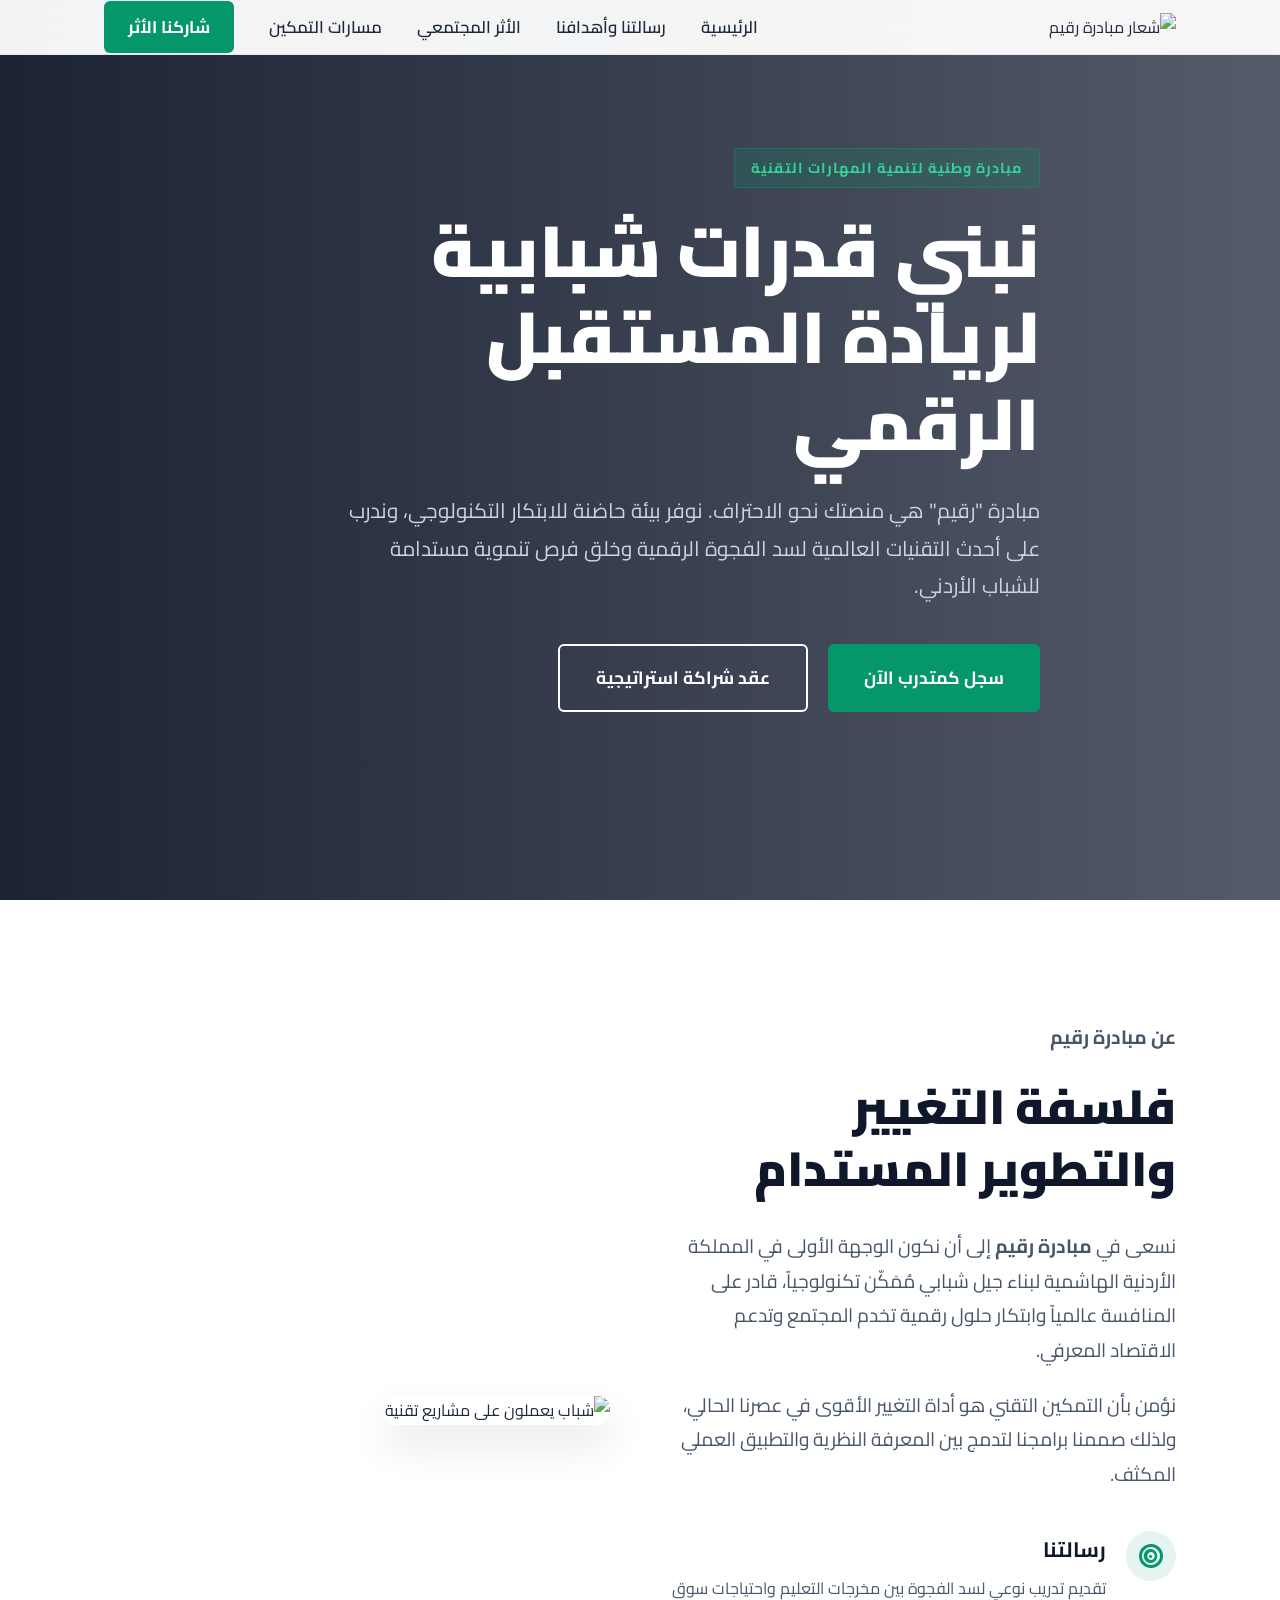
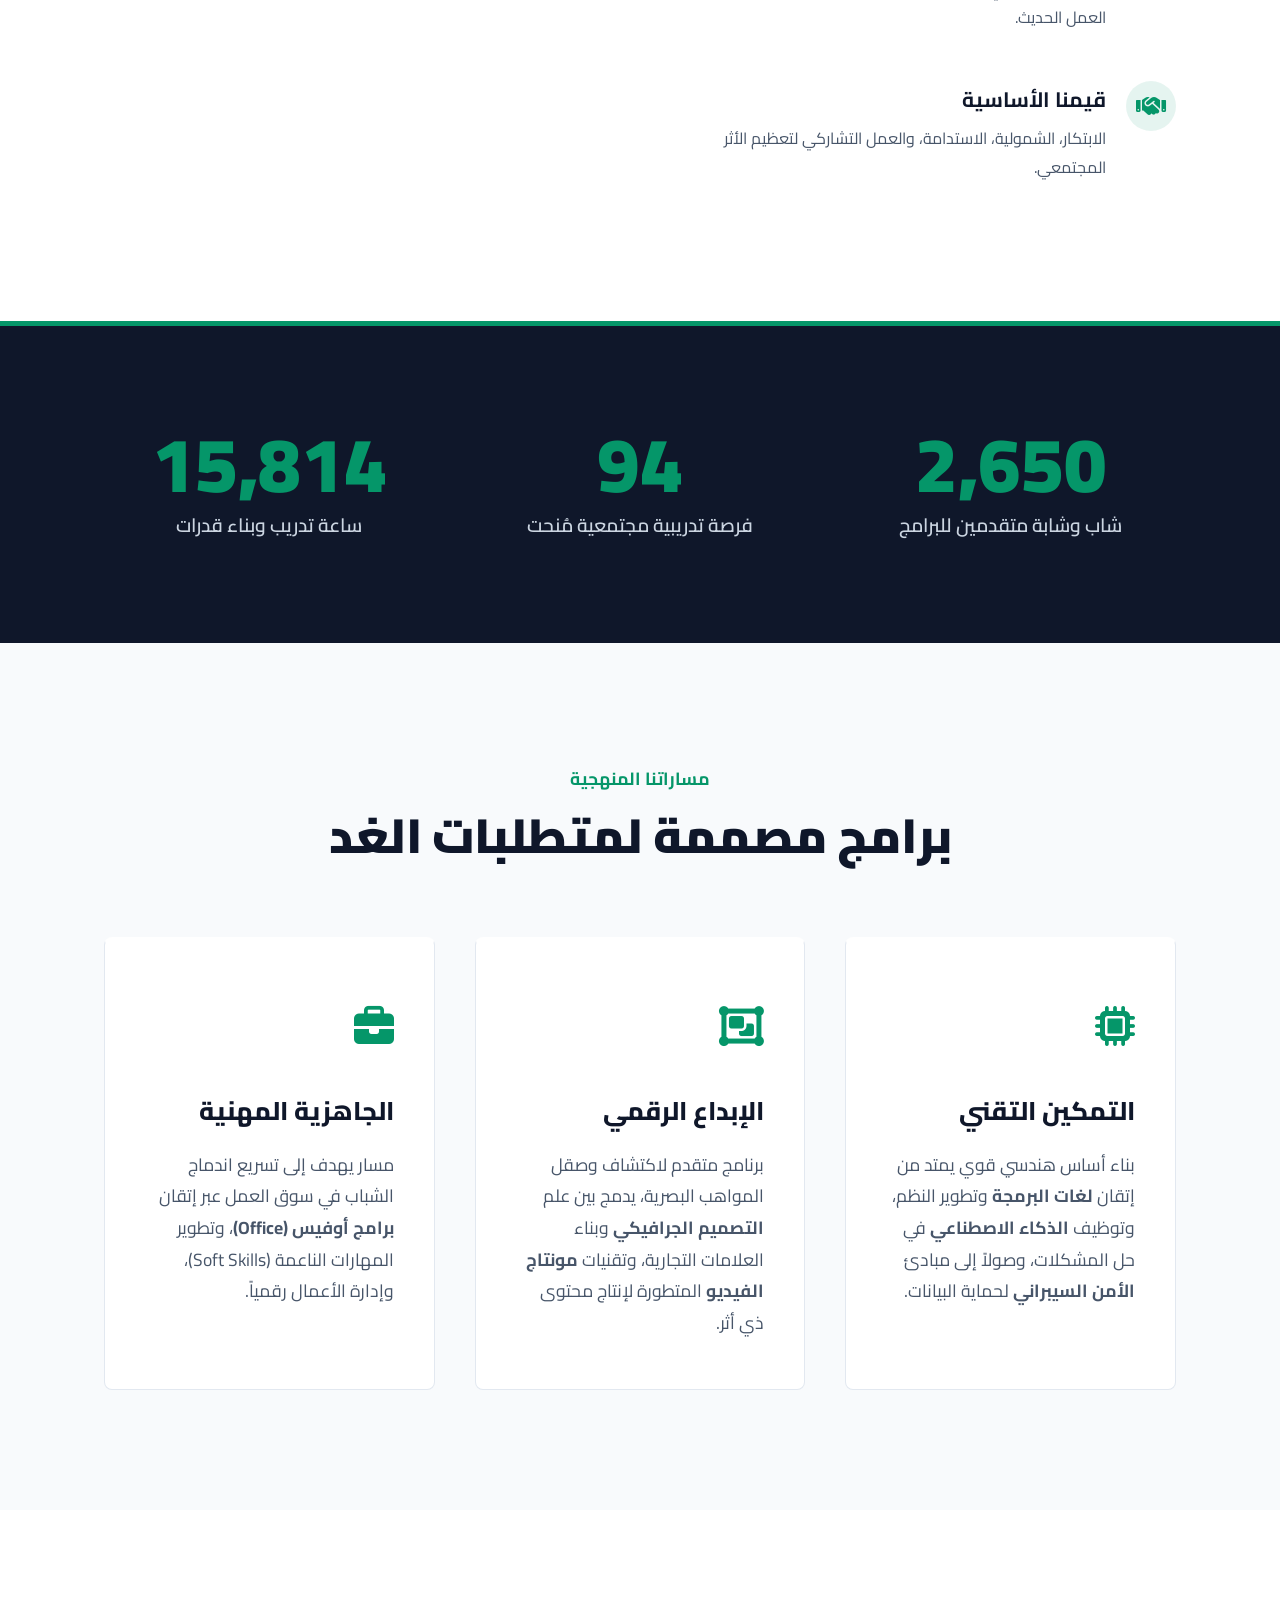
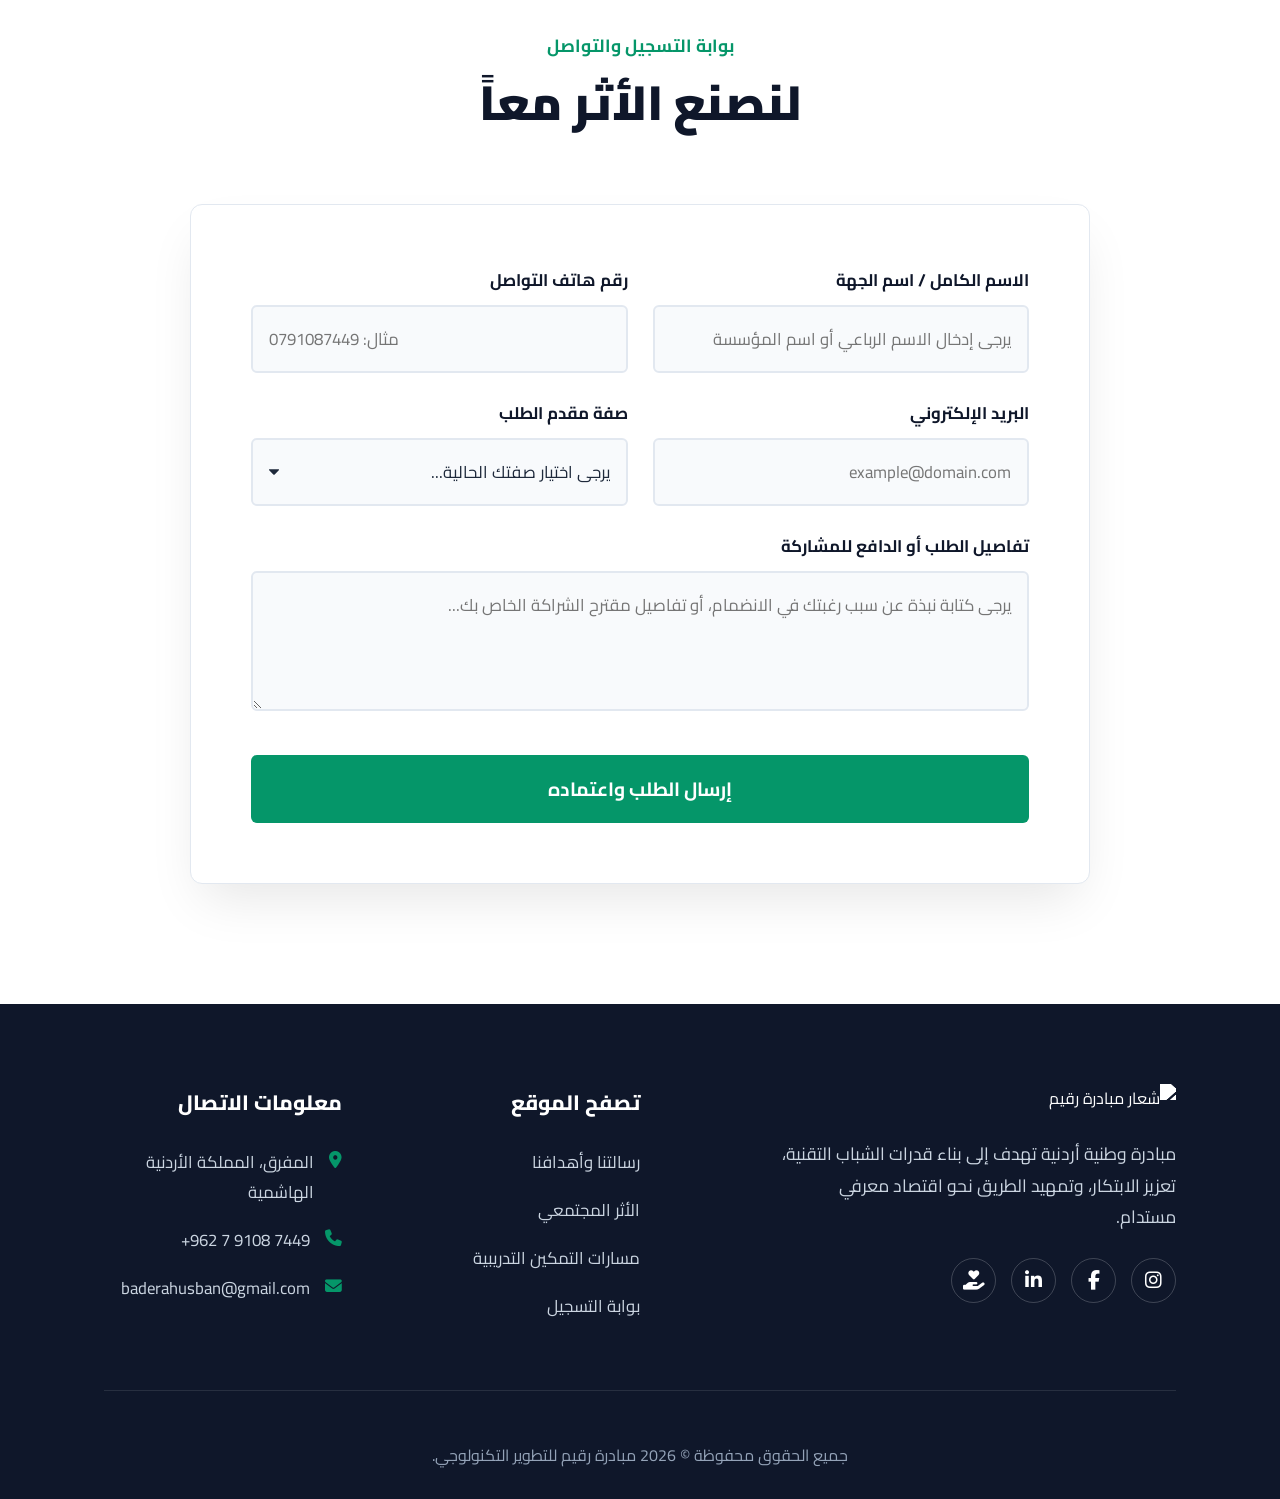
==== index.html @ 82dcbeb4 "Update index.html" ====
<!DOCTYPE html>
<html lang="ar" dir="rtl">
<head>
    <meta charset="UTF-8">
    <meta name="viewport" content="width=device-width, initial-scale=1.0">
    <title>مبادرة رقيم | لتمكين الشباب تكنولوجياً</title>
    <link href="https://fonts.googleapis.com/css2?family=Cairo:wght@300;400;600;700;800;900&display=swap" rel="stylesheet">
    <link rel="stylesheet" href="https://cdnjs.cloudflare.com/ajax/libs/font-awesome/6.4.0/css/all.min.css">
    
    <style>
        :root {
            /* ألوان المنظمات التنموية الاحترافية */
            --ngo-primary: #0f172a;    /* كحلي عميق - للموثوقية */
            --ngo-secondary: #059669;  /* أخضر زمردي - للنمو والاستدامة */
            --ngo-accent: #f59e0b;     /* أصفر عنبري - للفت الانتباه والأزرار */
            --ngo-bg: #f8fafc;         /* رمادي فاتح جداً - للخلفيات */
            --ngo-surface: #ffffff;    /* أبيض ناصع - للبطاقات */
            --text-main: #1e293b;
            --text-muted: #475569;
            --border-light: #e2e8f0;
        }

        * { margin: 0; padding: 0; box-sizing: border-box; font-family: 'Cairo', sans-serif; }
        body { background-color: var(--ngo-bg); color: var(--text-main); line-height: 1.8; scroll-behavior: smooth; overflow-x: hidden; }

        /* Utilities */
        .container { max-width: 1200px; margin: 0 auto; padding: 0 5%; }
        .text-center { text-align: center; }
        
        /* حركات الظهور الاحترافية */
        .reveal { opacity: 0; transform: translateY(30px); transition: all 0.9s cubic-bezier(0.16, 1, 0.3, 1); }
        .reveal.active { opacity: 1; transform: translateY(0); }

        /* Navbar - تصميم أنظف وأكثر رسمية */
        header { position: fixed; top: 0; width: 100%; background: rgba(255, 255, 255, 0.95); backdrop-filter: blur(10px); border-bottom: 1px solid var(--border-light); z-index: 1000; padding: 12px 0; transition: all 0.3s ease; }
        .nav-container { display: flex; justify-content: space-between; align-items: center; }
        .logo img { height: 60px; transition: transform 0.3s ease; }
        
        .menu-toggle { display: none; font-size: 1.8rem; color: var(--ngo-primary); cursor: pointer; z-index: 1001; }
        nav ul { list-style: none; display: flex; gap: 35px; align-items: center; }
        nav ul li a { text-decoration: none; color: var(--text-main); font-weight: 600; font-size: 1.05rem; transition: color 0.3s ease; }
        nav ul li a:hover { color: var(--ngo-secondary); }
        .nav-btn { background: var(--ngo-secondary); color: white !important; padding: 10px 24px; border-radius: 6px; font-weight: 700; transition: background 0.3s; }
        .nav-btn:hover { background: #047857; }

        /* Hero Section - تصميم مجلة رقمية (Editorial) */
        .hero { min-height: 100vh; display: flex; align-items: center; background: linear-gradient(to right, rgba(15, 23, 42, 0.95) 0%, rgba(15, 23, 42, 0.7) 100%), url('https://images.unsplash.com/photo-1522071820081-009f0129c71c?auto=format&fit=crop&q=80') center/cover; color: white; padding-top: 80px; }
        .hero-content { max-width: 800px; animation: fadeIn 1.5s ease-out; }
        .hero-tag { display: inline-block; padding: 6px 16px; background: rgba(5, 150, 105, 0.2); color: #34d399; border-radius: 4px; font-weight: 700; font-size: 0.9rem; margin-bottom: 20px; letter-spacing: 1px; border: 1px solid rgba(5, 150, 105, 0.4); }
        .hero h1 { font-size: clamp(2.8rem, 6vw, 4.5rem); font-weight: 900; margin-bottom: 25px; line-height: 1.2; }
        .hero p { font-size: clamp(1.1rem, 2vw, 1.3rem); margin-bottom: 40px; color: #cbd5e1; font-weight: 400; max-width: 700px; }
        
        .hero-buttons { display: flex; gap: 20px; flex-wrap: wrap; }
        .btn { padding: 16px 36px; border-radius: 6px; font-size: 1.1rem; font-weight: 700; text-decoration: none; transition: all 0.3s ease; cursor: pointer; border: none; text-align: center; display: inline-flex; align-items: center; justify-content: center; gap: 10px; }
        .btn-primary { background: var(--ngo-secondary); color: white; }
        .btn-primary:hover { background: #047857; transform: translateY(-3px); box-shadow: 0 10px 20px rgba(5, 150, 105, 0.3); }
        .btn-outline { background: transparent; color: white; border: 2px solid white; }
        .btn-outline:hover { background: white; color: var(--ngo-primary); transform: translateY(-3px); }

        /* Sections General Formatting */
        section { padding: 120px 0; }
        .section-header { margin-bottom: 70px; }
        .section-header p { color: var(--ngo-secondary); font-weight: 700; margin-bottom: 10px; font-size: 1.1rem; }
        .section-title { font-size: clamp(2.2rem, 4vw, 3rem); font-weight: 900; color: var(--ngo-primary); line-height: 1.3; }

        /* About & Philosophy (NGO Split Layout) */
        .about-section { background-color: var(--ngo-surface); }
        .about-grid { display: grid; grid-template-columns: 1fr 1fr; gap: 60px; align-items: center; }
        .about-text p { font-size: 1.2rem; color: var(--text-muted); margin-bottom: 20px; }
        .about-features { display: grid; gap: 30px; margin-top: 40px; }
        .feature-item { display: flex; gap: 20px; align-items: flex-start; }
        .feature-icon { width: 50px; height: 50px; background: rgba(5, 150, 105, 0.1); color: var(--ngo-secondary); border-radius: 50%; display: flex; align-items: center; justify-content: center; font-size: 1.5rem; flex-shrink: 0; }
        .feature-item h4 { font-size: 1.3rem; color: var(--ngo-primary); margin-bottom: 5px; }
        .feature-item p { color: var(--text-muted); font-size: 1rem; }
        .about-image img { width: 100%; border-radius: 12px; box-shadow: 0 20px 40px rgba(0,0,0,0.1); }

        /* Impact Stats - تصميم موثوق */
        .stats { background: var(--ngo-primary); color: white; padding: 80px 0; border-top: 5px solid var(--ngo-secondary); }
        .stats-grid { display: grid; grid-template-columns: repeat(auto-fit, minmax(250px, 1fr)); gap: 40px; text-align: center; }
        .stat-item { padding: 20px; }
        .stat-number { font-size: clamp(3.5rem, 6vw, 5rem); font-weight: 900; color: var(--ngo-secondary); margin-bottom: 5px; line-height: 1; }
        .stat-title { font-size: 1.2rem; font-weight: 600; color: #cbd5e1; }

        /* Programs Section - تصميم بطاقات نظيف */
        .programs { background-color: var(--ngo-bg); }
        .programs-grid { display: grid; grid-template-columns: repeat(auto-fit, minmax(320px, 1fr)); gap: 40px; }
        .program-card { background: var(--ngo-surface); padding: 50px 40px; border-radius: 8px; border: 1px solid var(--border-light); transition: all 0.4s ease; border-top: 4px solid transparent; }
        .program-card:hover { border-top-color: var(--ngo-secondary); box-shadow: 0 20px 40px rgba(0,0,0,0.06); transform: translateY(-5px); }
        .p-icon { font-size: 2.5rem; color: var(--ngo-secondary); margin-bottom: 25px; }
        .program-card h3 { font-size: 1.6rem; font-weight: 800; color: var(--ngo-primary); margin-bottom: 15px; }
        .program-card p { color: var(--text-muted); font-size: 1.1rem; }

        /* NGO Registration Form */
        .join-section { background-color: var(--ngo-surface); }
        .form-wrapper { background: var(--ngo-surface); padding: 60px; border-radius: 12px; box-shadow: 0 25px 50px -12px rgba(0, 0, 0, 0.1); border: 1px solid var(--border-light); max-width: 900px; margin: 0 auto; }
        .form-row { display: grid; grid-template-columns: 1fr 1fr; gap: 25px; }
        .form-group { margin-bottom: 25px; }
        .form-group label { display: block; margin-bottom: 10px; font-weight: 700; color: var(--ngo-primary); font-size: 1.05rem; }
        .form-control { width: 100%; padding: 16px; border: 2px solid var(--border-light); border-radius: 6px; font-family: 'Cairo', sans-serif; font-size: 1.05rem; background: var(--ngo-bg); transition: all 0.3s ease; color: var(--text-main); }
        .form-control:focus { border-color: var(--ngo-secondary); outline: none; background: var(--ngo-surface); box-shadow: 0 0 0 4px rgba(5, 150, 105, 0.1); }
        select.form-control { cursor: pointer; appearance: none; background-image: url("data:image/svg+xml;charset=US-ASCII,%3Csvg%20xmlns%3D%22http%3A%2F%2Fwww.w3.org%2F2000%2Fsvg%22%20width%3D%22292.4%22%20height%3D%22292.4%22%3E%3Cpath%20fill%3D%22%231e293b%22%20d%3D%22M287%2069.4a17.6%2017.6%200%200%200-13-5.4H18.4c-5%200-9.3%201.8-12.9%205.4A17.6%2017.6%200%200%200%200%2082.2c0%205%201.8%209.3%205.4%2012.9l128%20127.9c3.6%203.6%207.8%205.4%2012.8%205.4s9.2-1.8%2012.8-5.4L287%2095c3.5-3.5%205.4-7.8%205.4-12.8%200-5-1.9-9.2-5.5-12.8z%22%2F%3E%3C%2Fsvg%3E"); background-repeat: no-repeat; background-position: left 1rem top 50%; background-size: 0.65rem auto; padding-left: 2.5rem; }

        /* Success Message */
        .success-message { display: none; background: #ecfdf5; color: #065f46; padding: 40px; border-radius: 8px; text-align: center; border: 1px solid #a7f3d0; animation: fadeIn 0.5s ease-out; }
        .success-message i { font-size: 4rem; color: #10b981; margin-bottom: 20px; }
        .success-message h3 { font-size: 2rem; margin-bottom: 15px; font-weight: 800; }
        .success-message p { font-size: 1.2rem; }

        /* Footer - طابع المنظمات الرسمي */
        footer { background-color: var(--ngo-primary); color: white; padding: 80px 0 30px; }
        .footer-grid { display: grid; grid-template-columns: 2fr 1fr 1fr; gap: 60px; margin-bottom: 50px; border-bottom: 1px solid rgba(255,255,255,0.1); padding-bottom: 50px; }
        .footer-logo img { height: 75px; filter: brightness(0) invert(1); margin-bottom: 25px; }
        .footer-logo p { color: #cbd5e1; font-size: 1.1rem; max-width: 400px; }
        .social-links { display: flex; gap: 15px; margin-top: 25px; }
        .social-links a { width: 45px; height: 45px; border-radius: 50%; border: 1px solid rgba(255,255,255,0.2); display: flex; align-items: center; justify-content: center; color: white; font-size: 1.2rem; transition: all 0.3s ease; text-decoration: none; }
        .social-links a:hover { background: var(--ngo-secondary); border-color: var(--ngo-secondary); transform: translateY(-3px); }
        .footer-title { font-size: 1.3rem; font-weight: 800; margin-bottom: 25px; color: white; }
        .footer-contact { list-style: none; }
        .footer-contact li { display: flex; align-items: flex-start; gap: 15px; margin-bottom: 18px; color: #cbd5e1; font-size: 1.05rem; }
        .footer-contact li i { color: var(--ngo-secondary); margin-top: 5px; }
        .footer-contact a { color: #cbd5e1; text-decoration: none; transition: color 0.3s; }
        .footer-contact a:hover { color: white; }
        .copyright { text-align: center; color: #94a3b8; font-size: 1rem; }

        @keyframes fadeIn { from { opacity: 0; } to { opacity: 1; } }

        /* Responsive */
        @media (max-width: 992px) {
            .about-grid { grid-template-columns: 1fr; }
            .footer-grid { grid-template-columns: 1fr; gap: 40px; }
        }
        @media (max-width: 768px) {
            .menu-toggle { display: block; }
            nav { position: fixed; top: 0; right: -100%; width: 100%; height: 100vh; background: rgba(15, 23, 42, 0.98); backdrop-filter: blur(10px); display: flex; align-items: center; justify-content: center; transition: right 0.4s ease; z-index: 1000; }
            nav.active { right: 0; }
            nav ul { flex-direction: column; gap: 30px; text-align: center; }
            nav ul li a { font-size: 1.5rem; color: white; }
            .nav-btn { background: transparent; border: 2px solid var(--ngo-secondary); font-size: 1.5rem; }
            header.menu-open { background: transparent; border: none; }
            header.menu-open .menu-toggle { color: white; }
            section { padding: 80px 0; }
            .hero-buttons { flex-direction: column; width: 100%; }
            .hero-buttons .btn { width: 100%; }
            .form-row { grid-template-columns: 1fr; gap: 0; }
            .form-wrapper { padding: 40px 20px; }
        }
    </style>
</head>
<body>

    <header id="main-header">
        <div class="container nav-container">
            <div class="logo">
                <img src="https://nahno-new.s3.eu-west-3.amazonaws.com/ngo/profile-251126181018liCCv.png" alt="شعار مبادرة رقيم">
            </div>
            <div class="menu-toggle" id="mobile-menu">
                <i class="fas fa-bars"></i>
            </div>
            <nav id="nav-menu">
                <ul>
                    <li><a href="#hero" class="nav-link">الرئيسية</a></li>
                    <li><a href="#about" class="nav-link">رسالتنا وأهدافنا</a></li>
                    <li><a href="#impact" class="nav-link">الأثر المجتمعي</a></li>
                    <li><a href="#programs" class="nav-link">مسارات التمكين</a></li>
                    <li><a href="#join" class="nav-btn nav-link">شاركنا الأثر</a></li>
                </ul>
            </nav>
        </div>
    </header>

    <section id="hero" class="hero">
        <div class="container">
            <div class="hero-content">
                <span class="hero-tag">مبادرة وطنية لتنمية المهارات التقنية</span>
                <h1>نبني قدرات شبابية<br>لريادة المستقبل الرقمي</h1>
                <p>مبادرة "رقيم" هي منصتك نحو الاحتراف. نوفر بيئة حاضنة للابتكار التكنولوجي، وندرب على أحدث التقنيات العالمية لسد الفجوة الرقمية وخلق فرص تنموية مستدامة للشباب الأردني.</p>
                <div class="hero-buttons">
                    <a href="#join" class="btn btn-primary" onclick="document.getElementById('regType').value='متدرب'">سجل كمتدرب الآن</a>
                    <a href="#join" class="btn btn-outline" onclick="document.getElementById('regType').value='مؤسسة او شريك محتمل'">عقد شراكة استراتيجية</a>
                </div>
            </div>
        </div>
    </section>

    <section id="about" class="about-section">
        <div class="container">
            <div class="about-grid">
                <div class="about-text reveal">
                    <div class="section-header" style="margin-bottom: 30px;">
                        <p>عن مبادرة رقيم</p>
                        <h2 class="section-title">فلسفة التغيير والتطوير المستدام</h2>
                    </div>
                    <p>نسعى في <strong>مبادرة رقيم</strong> إلى أن نكون الوجهة الأولى في المملكة الأردنية الهاشمية لبناء جيل شبابي مُمَكّن تكنولوجياً، قادر على المنافسة عالمياً وابتكار حلول رقمية تخدم المجتمع وتدعم الاقتصاد المعرفي.</p>
                    <p>نؤمن بأن التمكين التقني هو أداة التغيير الأقوى في عصرنا الحالي، ولذلك صممنا برامجنا لتدمج بين المعرفة النظرية والتطبيق العملي المكثف.</p>
                    
                    <div class="about-features">
                        <div class="feature-item">
                            <div class="feature-icon"><i class="fas fa-bullseye"></i></div>
                            <div>
                                <h4>رسالتنا</h4>
                                <p>تقديم تدريب نوعي لسد الفجوة بين مخرجات التعليم واحتياجات سوق العمل الحديث.</p>
                            </div>
                        </div>
                        <div class="feature-item">
                            <div class="feature-icon"><i class="fas fa-handshake"></i></div>
                            <div>
                                <h4>قيمنا الأساسية</h4>
                                <p>الابتكار، الشمولية، الاستدامة، والعمل التشاركي لتعظيم الأثر المجتمعي.</p>
                            </div>
                        </div>
                    </div>
                </div>
                <div class="about-image reveal" style="transition-delay: 0.2s;">
                    <img src="https://images.unsplash.com/photo-1515162816999-a0c47dc192f7?auto=format&fit=crop&q=80" alt="شباب يعملون على مشاريع تقنية">
                </div>
            </div>
        </div>
    </section>

    <section id="impact" class="stats">
        <div class="container">
            <div class="stats-grid">
                <div class="stat-item reveal"><div class="stat-number" data-target="2650">0</div><div class="stat-title">شاب وشابة متقدمين للبرامج</div></div>
                <div class="stat-item reveal" style="transition-delay: 0.1s;"><div class="stat-number" data-target="94">0</div><div class="stat-title">فرصة تدريبية مجتمعية مُنحت</div></div>
                <div class="stat-item reveal" style="transition-delay: 0.2s;"><div class="stat-number" data-target="15814">0</div><div class="stat-title">ساعة تدريب وبناء قدرات</div></div>
            </div>
        </div>
    </section>

    <section id="programs" class="programs">
        <div class="container">
            <div class="section-header text-center reveal">
                <p>مساراتنا المنهجية</p>
                <h2 class="section-title">برامج مصممة لمتطلبات الغد</h2>
            </div>
            <div class="programs-grid">
                <div class="program-card reveal">
                    <div class="p-icon"><i class="fas fa-microchip"></i></div>
                    <h3>التمكين التقني</h3>
                    <p>بناء أساس هندسي قوي يمتد من إتقان <strong>لغات البرمجة</strong> وتطوير النظم، وتوظيف <strong>الذكاء الاصطناعي</strong> في حل المشكلات، وصولاً إلى مبادئ <strong>الأمن السيبراني</strong> لحماية البيانات.</p>
                </div>
                <div class="program-card reveal" style="transition-delay: 0.1s;">
                    <div class="p-icon"><i class="fas fa-object-group"></i></div>
                    <h3>الإبداع الرقمي</h3>
                    <p>برنامج متقدم لاكتشاف وصقل المواهب البصرية، يدمج بين علم <strong>التصميم الجرافيكي</strong> وبناء العلامات التجارية، وتقنيات <strong>مونتاج الفيديو</strong> المتطورة لإنتاج محتوى ذي أثر.</p>
                </div>
                <div class="program-card reveal" style="transition-delay: 0.2s;">
                    <div class="p-icon"><i class="fas fa-briefcase"></i></div>
                    <h3>الجاهزية المهنية</h3>
                    <p>مسار يهدف إلى تسريع اندماج الشباب في سوق العمل عبر إتقان <strong>برامج أوفيس (Office)</strong>، وتطوير المهارات الناعمة (Soft Skills)، وإدارة الأعمال رقمياً.</p>
                </div>
            </div>
        </div>
    </section>

    <section id="join" class="join-section">
        <div class="container">
            <div class="section-header text-center reveal">
                <p>بوابة التسجيل والتواصل</p>
                <h2 class="section-title">لنصنع الأثر معاً</h2>
            </div>
            
            <div class="form-wrapper reveal">
                <div id="successMessage" class="success-message">
                    <i class="fas fa-check-circle"></i>
                    <h3>تم استلام طلبك بنجاح</h3>
                    <p>شكراً لاهتمامك بمبادرة رقيم. سيقوم فريقنا بمراجعة البيانات والتواصل معك في أقرب وقت ممكن.</p>
                </div>

                <form id="raqeemForm">
                    <div class="form-row">
                        <div class="form-group">
                            <label>الاسم الكامل / اسم الجهة</label>
                            <input type="text" name="name" class="form-control" placeholder="يرجى إدخال الاسم الرباعي أو اسم المؤسسة" required>
                        </div>
                        <div class="form-group">
                            <label>رقم هاتف التواصل</label>
                            <input type="tel" name="phone" class="form-control" placeholder="مثال: 0791087449" required>
                        </div>
                    </div>
                    <div class="form-row">
                        <div class="form-group">
                            <label>البريد الإلكتروني</label>
                            <input type="email" name="email" class="form-control" placeholder="example@domain.com" required>
                        </div>
                        <div class="form-group">
                            <label>صفة مقدم الطلب</label>
                            <select name="type" id="regType" class="form-control" required>
                                <option value="" disabled selected>يرجى اختيار صفتك الحالية...</option>
                                <option value="متدرب">متدرب</option>
                                <option value="التطوع مع رقيم">التطوع مع رقيم</option>
                                <option value="مدرب">مدرب</option>
                                <option value="مؤسسة او شريك محتمل">مؤسسة أو شريك محتمل</option>
                            </select>
                        </div>
                    </div>
                    <div class="form-group">
                        <label>تفاصيل الطلب أو الدافع للمشاركة</label>
                        <textarea name="message" class="form-control" style="height: 140px; resize: vertical;" placeholder="يرجى كتابة نبذة عن سبب رغبتك في الانضمام، أو تفاصيل مقترح الشراكة الخاص بك..." required></textarea>
                    </div>
                    <button type="submit" id="submitBtn" class="btn btn-primary" style="width: 100%; font-size: 1.2rem; margin-top: 10px;">
                        إرسال الطلب واعتماده
                    </button>
                </form>
            </div>
        </div>
    </section>

    <footer>
        <div class="container">
            <div class="footer-grid">
                <div>
                    <div class="footer-logo">
                        <img src="https://nahno-new.s3.eu-west-3.amazonaws.com/ngo/profile-251126181018liCCv.png" alt="شعار مبادرة رقيم">
                        <p>مبادرة وطنية أردنية تهدف إلى بناء قدرات الشباب التقنية، تعزيز الابتكار، وتمهيد الطريق نحو اقتصاد معرفي مستدام.</p>
                    </div>
                    <div class="social-links">
                        <a href="https://www.instagram.com/raqeem_jo/" target="_blank" title="إنستغرام"><i class="fab fa-instagram"></i></a>
                        <a href="https://www.facebook.com/people/%D9%85%D8%A8%D8%A7%D8%AF%D8%B1%D8%A9-%D8%B1%D9%82%D9%8A%D9%85/61577884989188/" target="_blank" title="فيسبوك"><i class="fab fa-facebook-f"></i></a>
                        <a href="https://www.linkedin.com/in/baderhusban/" target="_blank" title="لينكد إن"><i class="fab fa-linkedin-in"></i></a>
                        <a href="https://www.nahno.org/ngo/%D9%85%D8%A8%D8%A7%D8%AF%D8%B1%D8%A9-%D8%B1%D9%82%D9%8A%D9%85-74875" target="_blank" title="منصة نحن"><i class="fas fa-hand-holding-heart"></i></a>
                    </div>
                </div>
                <div>
                    <h4 class="footer-title">تصفح الموقع</h4>
                    <ul class="footer-contact">
                        <li><a href="#about">رسالتنا وأهدافنا</a></li>
                        <li><a href="#impact">الأثر المجتمعي</a></li>
                        <li><a href="#programs">مسارات التمكين التدريبية</a></li>
                        <li><a href="#join">بوابة التسجيل</a></li>
                    </ul>
                </div>
                <div>
                    <h4 class="footer-title">معلومات الاتصال</h4>
                    <ul class="footer-contact">
                        <li><i class="fas fa-map-marker-alt"></i> <span>المفرق، المملكة الأردنية الهاشمية</span></li>
                        <li><i class="fas fa-phone"></i> <span dir="ltr">+962 7 9108 7449</span></li>
                        <li><i class="fas fa-envelope"></i> <span>baderahusban@gmail.com</span></li>
                    </ul>
                </div>
            </div>
            <div class="copyright">
                <p>جميع الحقوق محفوظة &copy; 2026 مبادرة رقيم للتطوير التكنولوجي.</p>
            </div>
        </div>
    </footer>

    <script>
        // Mobile Menu
        const menuBtn = document.getElementById('mobile-menu');
        const navMenu = document.getElementById('nav-menu');
        const header = document.getElementById('main-header');
        const navLinks = document.querySelectorAll('.nav-link');

        menuBtn.addEventListener('click', () => {
            navMenu.classList.toggle('active');
            header.classList.toggle('menu-open');
            menuBtn.innerHTML = navMenu.classList.contains('active') ? '<i class="fas fa-times"></i>' : '<i class="fas fa-bars"></i>';
        });

        navLinks.forEach(link => {
            link.addEventListener('click', () => {
                navMenu.classList.remove('active');
                header.classList.remove('menu-open');
                menuBtn.innerHTML = '<i class="fas fa-bars"></i>';
            });
        });

        // Animated Counters
        const counters = document.querySelectorAll('.stat-number');
        let hasCounted = false;
        const animateCounters = () => {
            counters.forEach(counter => {
                const target = +counter.getAttribute('data-target');
                const count = +counter.innerText;
                const increment = target / 40;
                if (count < target) {
                    counter.innerText = Math.ceil(count + increment);
                    setTimeout(animateCounters, 30);
                } else {
                    counter.innerText = target.toLocaleString('en-US');
                }
            });
        };

        // Scroll Animations
        const revealElements = document.querySelectorAll('.reveal');
        const statsSection = document.getElementById('impact');
        const revealOnScroll = () => {
            const windowHeight = window.innerHeight;
            revealElements.forEach(el => {
                if (el.getBoundingClientRect().top < windowHeight - 80) el.classList.add('active');
            });
            if (statsSection && statsSection.getBoundingClientRect().top < windowHeight - 50 && !hasCounted) {
                animateCounters();
                hasCounted = true;
            }
        };
        window.addEventListener('scroll', revealOnScroll);
        revealOnScroll();

        // Google Sheets Integration
        const scriptURL = 'https://script.google.com/macros/s/AKfycbwkKoSvmXEKlt6vv7FsYQoBiuS3Ay6c9HcFTljN4cUgxVnXpm18wJcVwu-Uuq5EBDaL/exec';
        const form = document.getElementById('raqeemForm');
        const submitBtn = document.getElementById('submitBtn');
        const successMessage = document.getElementById('successMessage');

        form.addEventListener('submit', e => {
            e.preventDefault();
            
            submitBtn.disabled = true;
            submitBtn.innerHTML = 'جاري الإرسال المأمون... <i class="fas fa-circle-notch fa-spin"></i>';
            submitBtn.style.opacity = '0.8';

            fetch(scriptURL, { method: 'POST', body: new FormData(form)})
                .then(response => {
                    form.style.display = 'none';
                    successMessage.style.display = 'block';
                })
                .catch(error => {
                    console.error('Error!', error.message);
                    alert('عذراً، حدث خطأ في الاتصال. يرجى المحاولة لاحقاً.');
                    submitBtn.disabled = false;
                    submitBtn.innerHTML = 'إرسال الطلب واعتماده';
                    submitBtn.style.opacity = '1';
                });
        });
    </script>
</body>
</html>
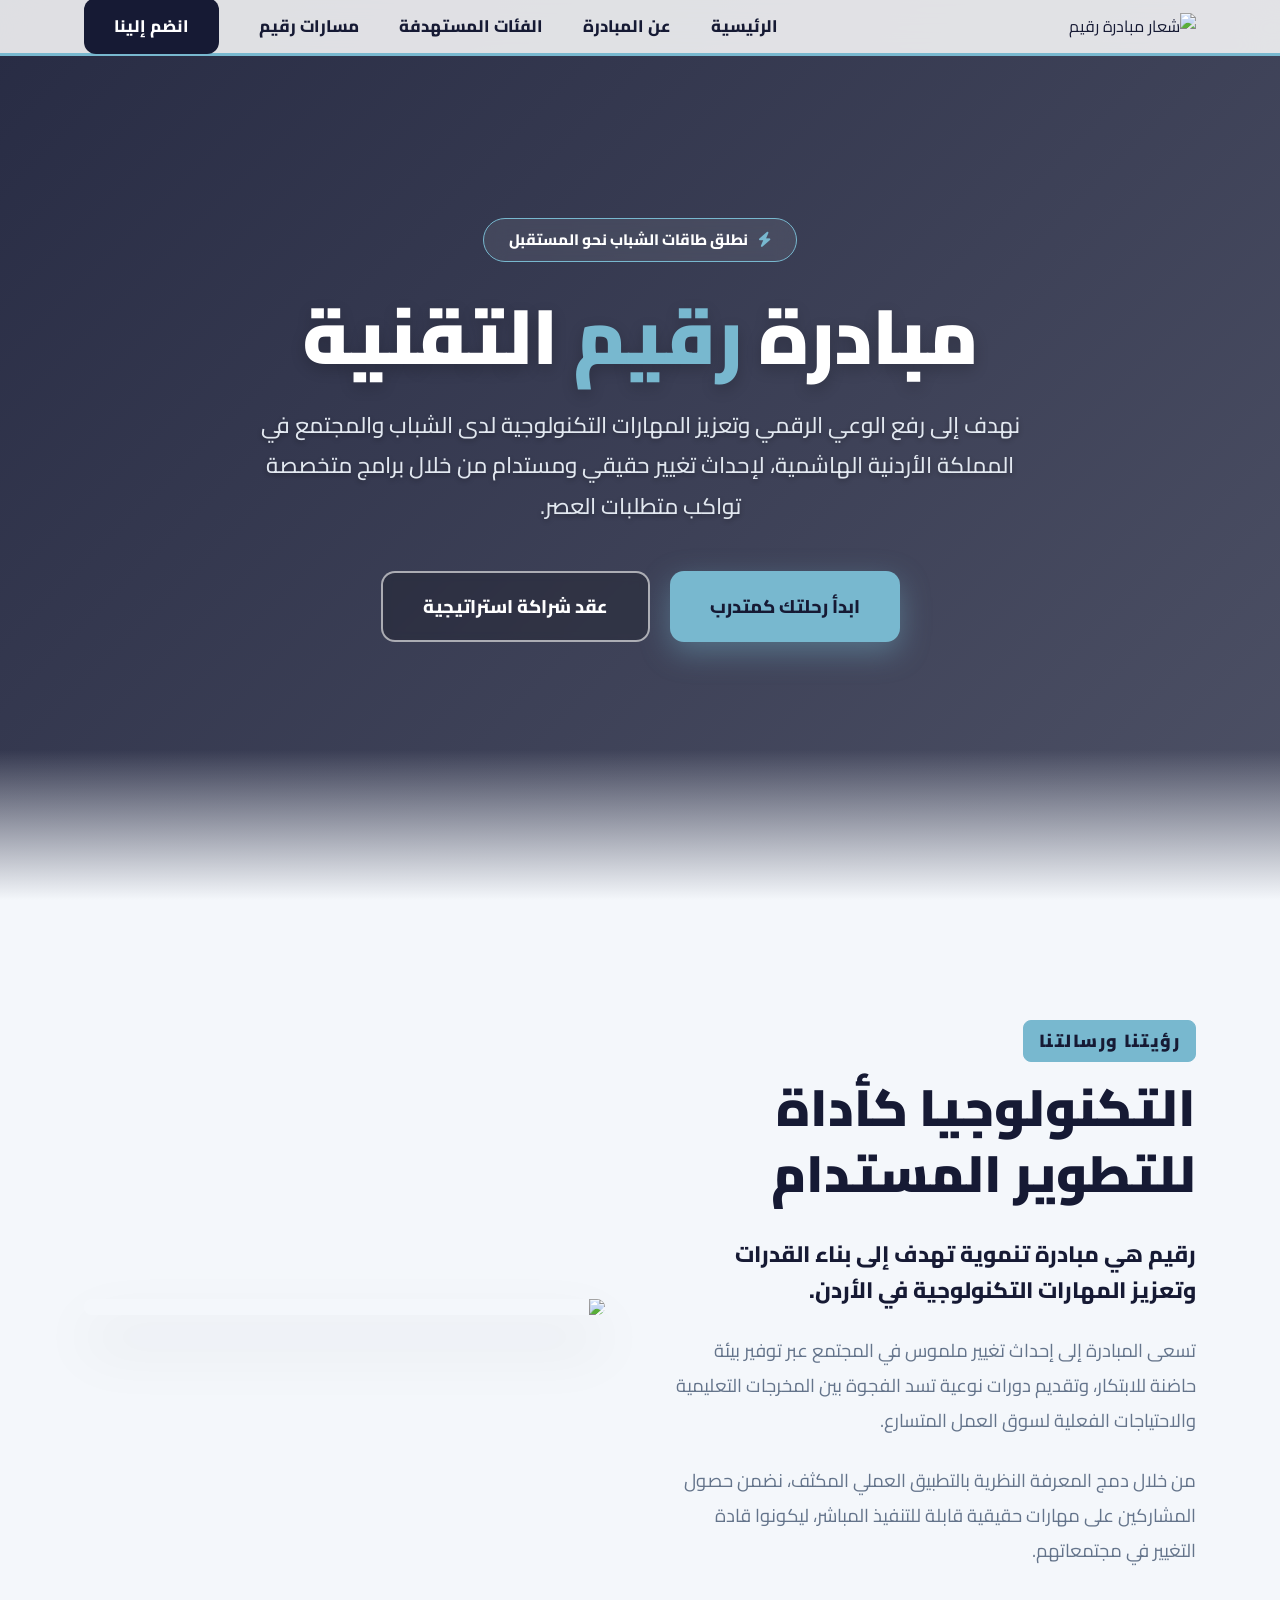
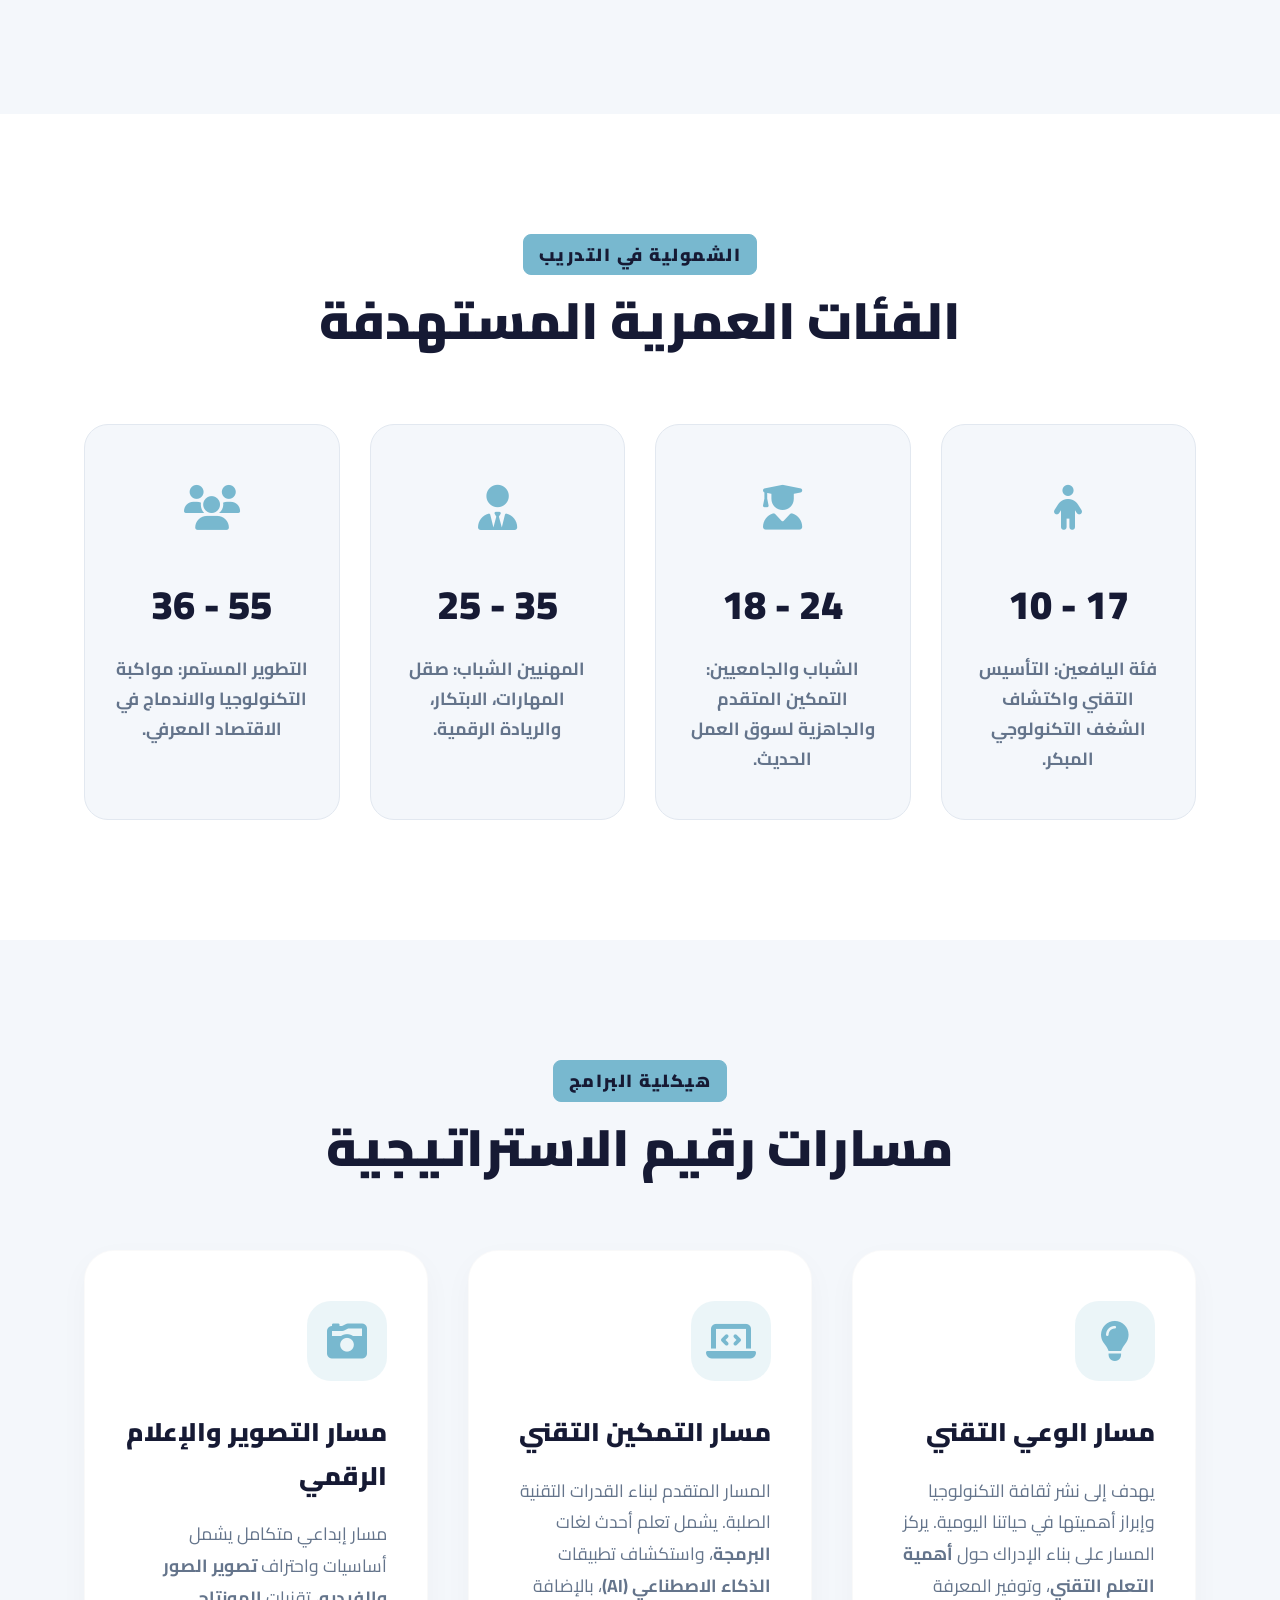
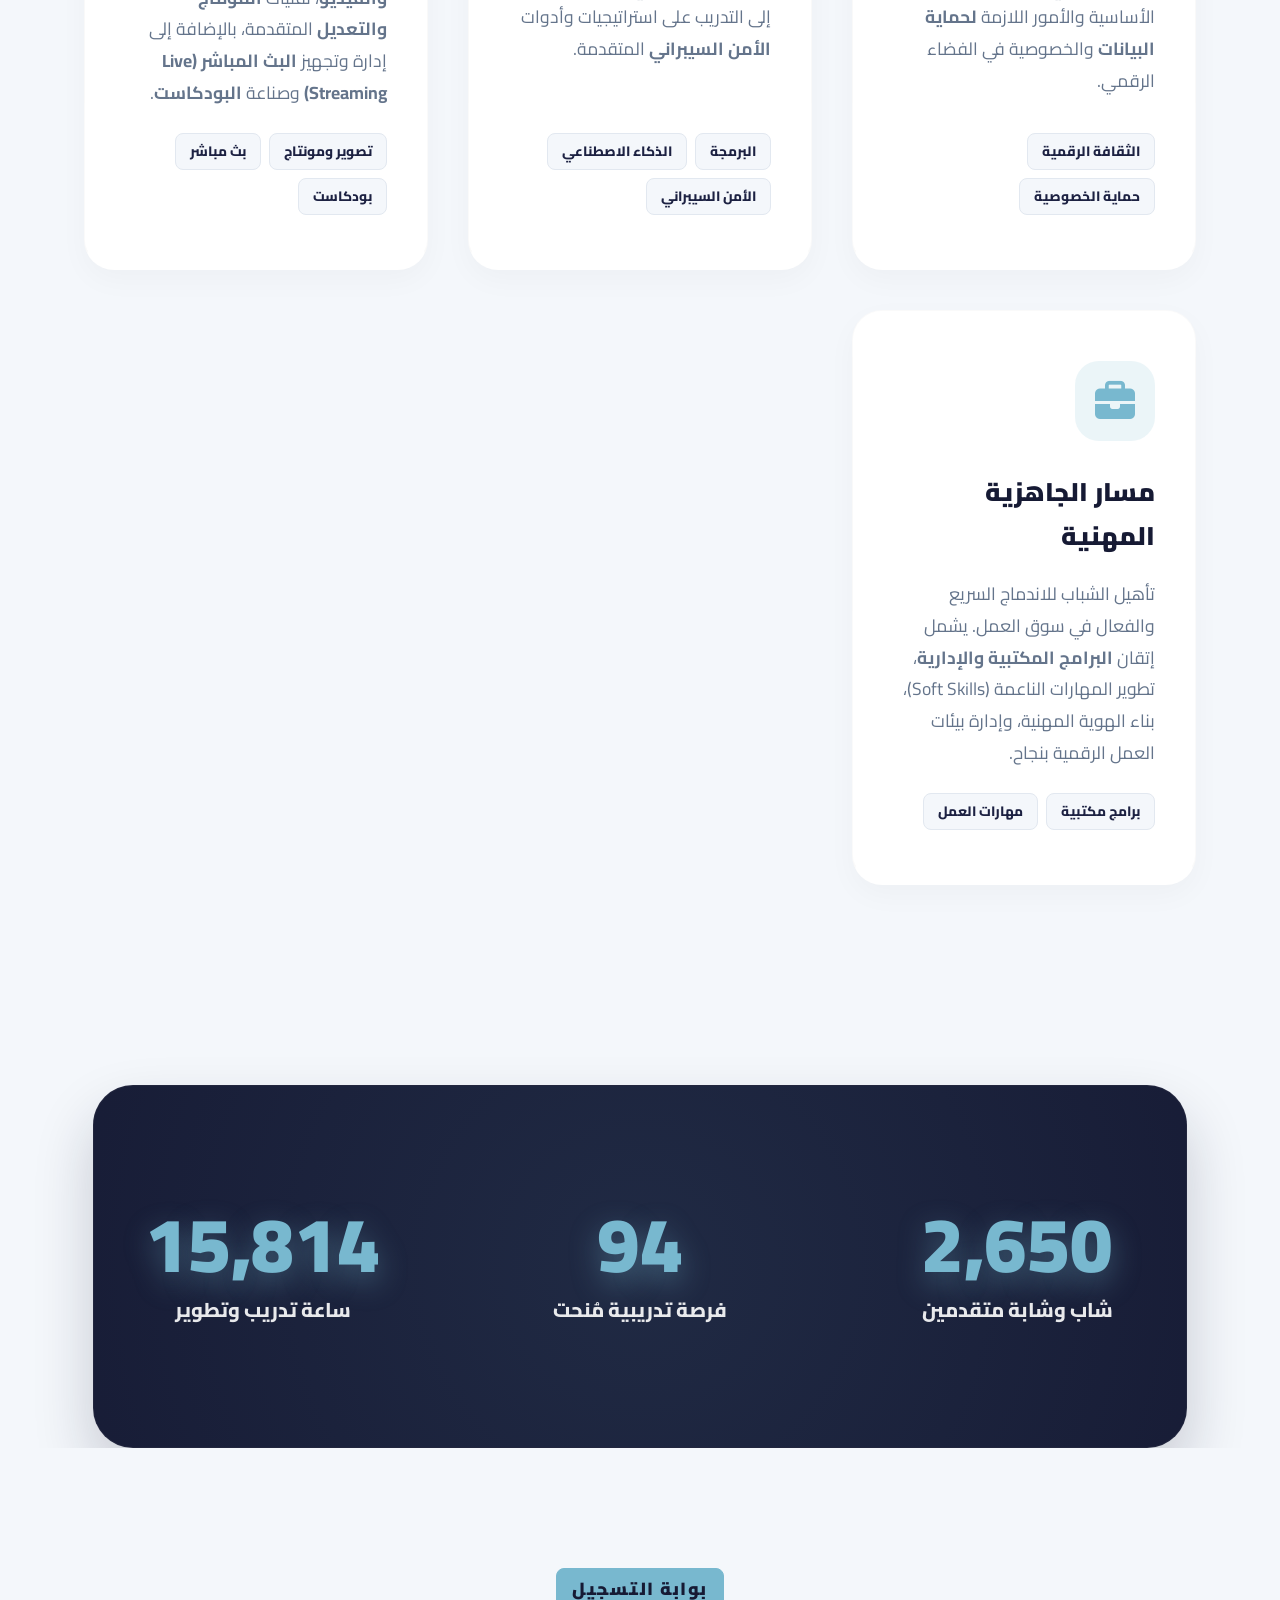
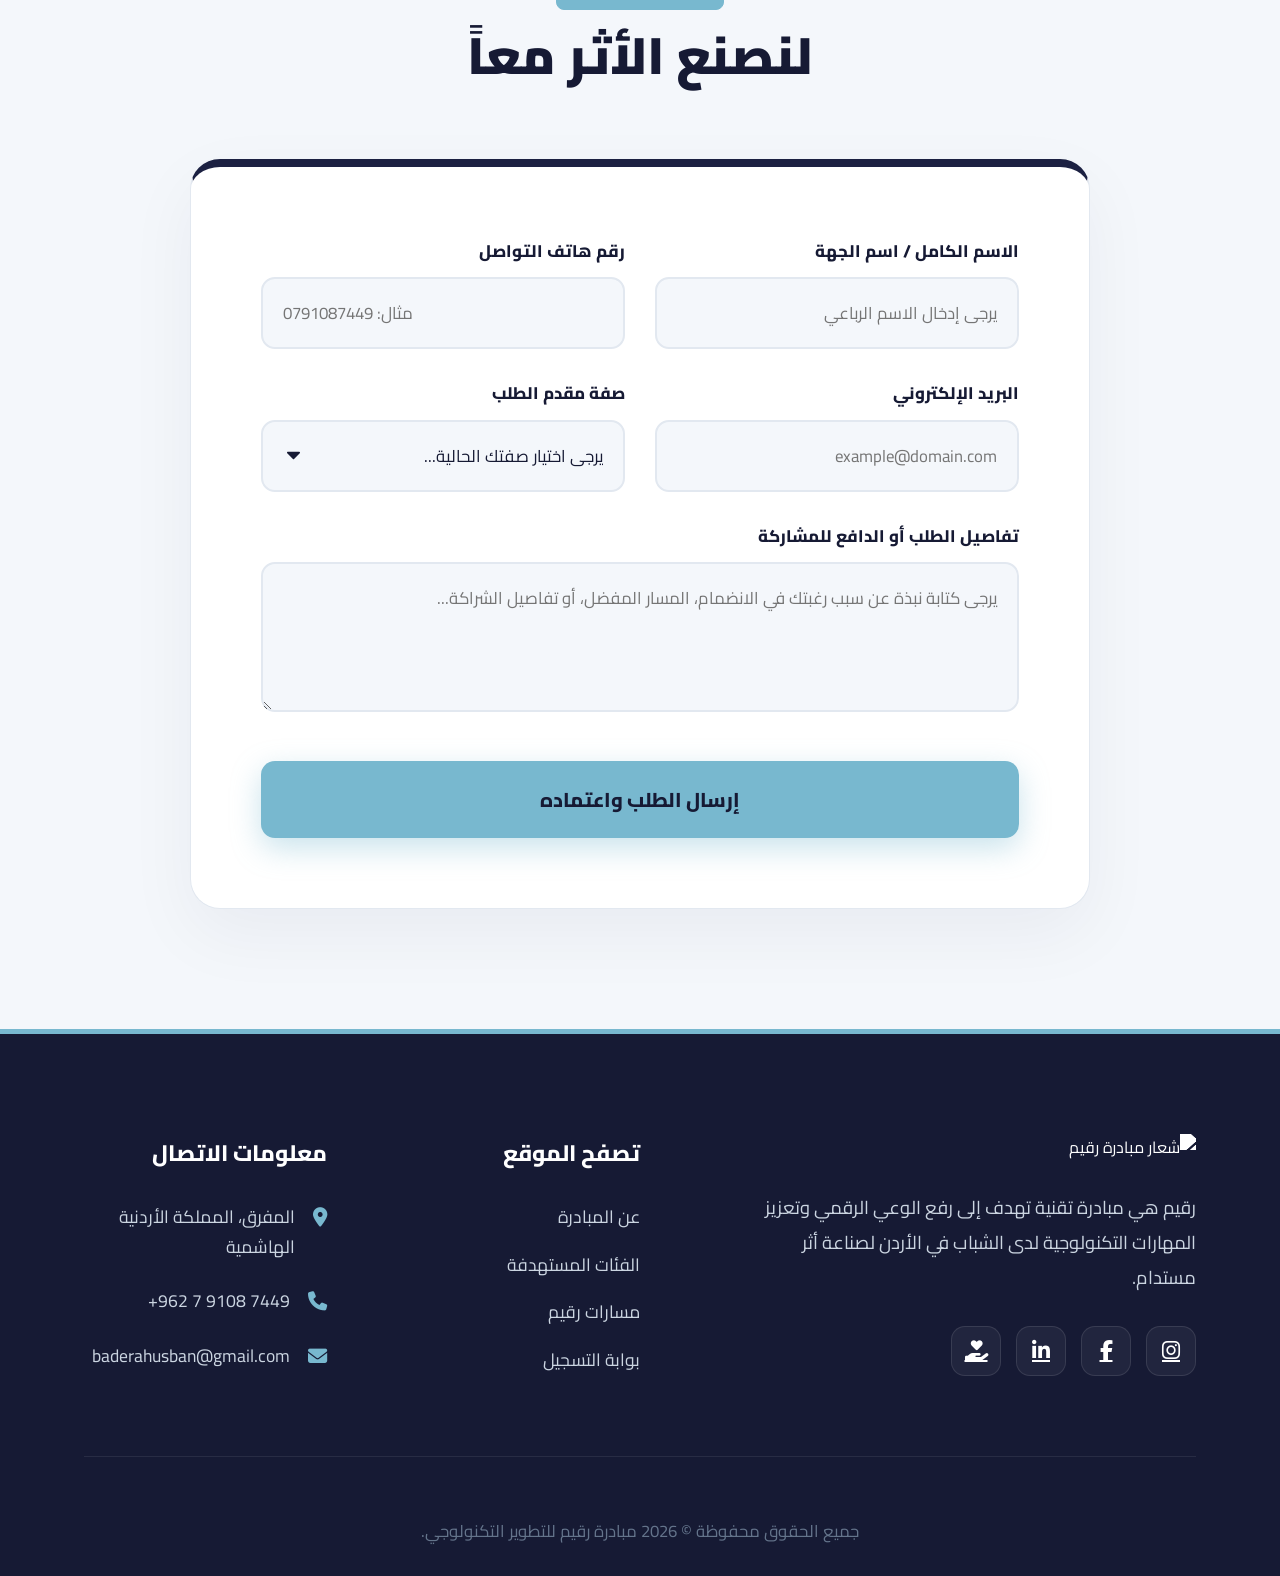
==== commit c05099b7: "Update index.html" ====
--- a/index.html
+++ b/index.html
@@ -4,165 +4,201 @@
     <meta charset="UTF-8">
     <meta name="viewport" content="width=device-width, initial-scale=1.0">
     <title>مبادرة رقيم | لتمكين الشباب تكنولوجياً</title>
-    <link href="https://fonts.googleapis.com/css2?family=Cairo:wght@300;400;600;700;800;900&display=swap" rel="stylesheet">
+    <link href="https://fonts.googleapis.com/css2?family=Cairo:wght@400;500;700;800;900&display=swap" rel="stylesheet">
     <link rel="stylesheet" href="https://cdnjs.cloudflare.com/ajax/libs/font-awesome/6.4.0/css/all.min.css">
     
     <style>
         :root {
-            /* ألوان المنظمات التنموية الاحترافية */
-            --ngo-primary: #0f172a;    /* كحلي عميق - للموثوقية */
-            --ngo-secondary: #059669;  /* أخضر زمردي - للنمو والاستدامة */
-            --ngo-accent: #f59e0b;     /* أصفر عنبري - للفت الانتباه والأزرار */
-            --ngo-bg: #f8fafc;         /* رمادي فاتح جداً - للخلفيات */
-            --ngo-surface: #ffffff;    /* أبيض ناصع - للبطاقات */
-            --text-main: #1e293b;
-            --text-muted: #475569;
-            --border-light: #e2e8f0;
+            /* =========================================================
+               ألوان رقيم المعتمدة (Clean Tech Palette)
+               ========================================================= */
+            --brand-dark: #161a34;      /* كحلي رقيم المطفأ والعميق */
+            --brand-primary: #1c2142;   /* كحلي أفتح قليلاً للتباين */
+            --brand-accent: #78b8cf;    /* سماوي رقيم الهادئ والمشرق */
+            --brand-accent-glow: rgba(120, 184, 207, 0.4); /* توهج سماوي */
+            --brand-white: #ffffff;     /* أبيض نقي */
+            
+            /* ألوان الواجهة الثابتة */
+            --bg-page: #f4f7fb;         /* رمادي فاتح جداً مائل للزرقة لراحة العين */
+            --surface: #ffffff;         /* خلفية البطاقات */
+            --text-main: #161a34;       /* النص الرئيسي مطابق للون الشعار الداكن */
+            --text-muted: #64748B;
+            --border-soft: #E2E8F0;
         }
 
         * { margin: 0; padding: 0; box-sizing: border-box; font-family: 'Cairo', sans-serif; }
-        body { background-color: var(--ngo-bg); color: var(--text-main); line-height: 1.8; scroll-behavior: smooth; overflow-x: hidden; }
-
-        /* Utilities */
-        .container { max-width: 1200px; margin: 0 auto; padding: 0 5%; }
-        .text-center { text-align: center; }
-        
-        /* حركات الظهور الاحترافية */
-        .reveal { opacity: 0; transform: translateY(30px); transition: all 0.9s cubic-bezier(0.16, 1, 0.3, 1); }
-        .reveal.active { opacity: 1; transform: translateY(0); }
-
-        /* Navbar - تصميم أنظف وأكثر رسمية */
-        header { position: fixed; top: 0; width: 100%; background: rgba(255, 255, 255, 0.95); backdrop-filter: blur(10px); border-bottom: 1px solid var(--border-light); z-index: 1000; padding: 12px 0; transition: all 0.3s ease; }
+        body { background-color: var(--bg-page); color: var(--text-main); line-height: 1.7; overflow-x: hidden; }
+
+        .container { max-width: 1240px; margin: 0 auto; padding: 0 5%; }
+        
+        /* حركات الظهور الانسيابية */
+        .reveal { opacity: 0; transform: translateY(50px) scale(0.98); transition: all 1s cubic-bezier(0.22, 1, 0.36, 1); }
+        .reveal.active { opacity: 1; transform: translateY(0) scale(1); }
+
+        /* ================= Header ================= */
+        header { position: fixed; top: 0; width: 100%; background: rgba(255, 255, 255, 0.85); backdrop-filter: blur(20px); z-index: 1000; padding: 12px 0; border-bottom: 3px solid var(--brand-accent); transition: all 0.4s ease; }
+        header.scrolled { padding: 8px 0; box-shadow: 0 10px 40px rgba(22, 26, 52, 0.08); background: rgba(255, 255, 255, 0.98); }
         .nav-container { display: flex; justify-content: space-between; align-items: center; }
-        .logo img { height: 60px; transition: transform 0.3s ease; }
-        
-        .menu-toggle { display: none; font-size: 1.8rem; color: var(--ngo-primary); cursor: pointer; z-index: 1001; }
-        nav ul { list-style: none; display: flex; gap: 35px; align-items: center; }
-        nav ul li a { text-decoration: none; color: var(--text-main); font-weight: 600; font-size: 1.05rem; transition: color 0.3s ease; }
-        nav ul li a:hover { color: var(--ngo-secondary); }
-        .nav-btn { background: var(--ngo-secondary); color: white !important; padding: 10px 24px; border-radius: 6px; font-weight: 700; transition: background 0.3s; }
-        .nav-btn:hover { background: #047857; }
-
-        /* Hero Section - تصميم مجلة رقمية (Editorial) */
-        .hero { min-height: 100vh; display: flex; align-items: center; background: linear-gradient(to right, rgba(15, 23, 42, 0.95) 0%, rgba(15, 23, 42, 0.7) 100%), url('https://images.unsplash.com/photo-1522071820081-009f0129c71c?auto=format&fit=crop&q=80') center/cover; color: white; padding-top: 80px; }
-        .hero-content { max-width: 800px; animation: fadeIn 1.5s ease-out; }
-        .hero-tag { display: inline-block; padding: 6px 16px; background: rgba(5, 150, 105, 0.2); color: #34d399; border-radius: 4px; font-weight: 700; font-size: 0.9rem; margin-bottom: 20px; letter-spacing: 1px; border: 1px solid rgba(5, 150, 105, 0.4); }
-        .hero h1 { font-size: clamp(2.8rem, 6vw, 4.5rem); font-weight: 900; margin-bottom: 25px; line-height: 1.2; }
-        .hero p { font-size: clamp(1.1rem, 2vw, 1.3rem); margin-bottom: 40px; color: #cbd5e1; font-weight: 400; max-width: 700px; }
-        
-        .hero-buttons { display: flex; gap: 20px; flex-wrap: wrap; }
-        .btn { padding: 16px 36px; border-radius: 6px; font-size: 1.1rem; font-weight: 700; text-decoration: none; transition: all 0.3s ease; cursor: pointer; border: none; text-align: center; display: inline-flex; align-items: center; justify-content: center; gap: 10px; }
-        .btn-primary { background: var(--ngo-secondary); color: white; }
-        .btn-primary:hover { background: #047857; transform: translateY(-3px); box-shadow: 0 10px 20px rgba(5, 150, 105, 0.3); }
-        .btn-outline { background: transparent; color: white; border: 2px solid white; }
-        .btn-outline:hover { background: white; color: var(--ngo-primary); transform: translateY(-3px); }
-
-        /* Sections General Formatting */
-        section { padding: 120px 0; }
-        .section-header { margin-bottom: 70px; }
-        .section-header p { color: var(--ngo-secondary); font-weight: 700; margin-bottom: 10px; font-size: 1.1rem; }
-        .section-title { font-size: clamp(2.2rem, 4vw, 3rem); font-weight: 900; color: var(--ngo-primary); line-height: 1.3; }
-
-        /* About & Philosophy (NGO Split Layout) */
-        .about-section { background-color: var(--ngo-surface); }
-        .about-grid { display: grid; grid-template-columns: 1fr 1fr; gap: 60px; align-items: center; }
-        .about-text p { font-size: 1.2rem; color: var(--text-muted); margin-bottom: 20px; }
-        .about-features { display: grid; gap: 30px; margin-top: 40px; }
-        .feature-item { display: flex; gap: 20px; align-items: flex-start; }
-        .feature-icon { width: 50px; height: 50px; background: rgba(5, 150, 105, 0.1); color: var(--ngo-secondary); border-radius: 50%; display: flex; align-items: center; justify-content: center; font-size: 1.5rem; flex-shrink: 0; }
-        .feature-item h4 { font-size: 1.3rem; color: var(--ngo-primary); margin-bottom: 5px; }
-        .feature-item p { color: var(--text-muted); font-size: 1rem; }
-        .about-image img { width: 100%; border-radius: 12px; box-shadow: 0 20px 40px rgba(0,0,0,0.1); }
-
-        /* Impact Stats - تصميم موثوق */
-        .stats { background: var(--ngo-primary); color: white; padding: 80px 0; border-top: 5px solid var(--ngo-secondary); }
-        .stats-grid { display: grid; grid-template-columns: repeat(auto-fit, minmax(250px, 1fr)); gap: 40px; text-align: center; }
+        .logo img { height: 65px; transition: transform 0.4s cubic-bezier(0.175, 0.885, 0.32, 1.275); }
+        .logo img:hover { transform: scale(1.08); }
+        
+        nav ul { list-style: none; display: flex; gap: 40px; align-items: center; }
+        nav ul li a { text-decoration: none; color: var(--brand-dark); font-weight: 800; font-size: 1.05rem; transition: color 0.3s; position: relative; }
+        nav ul li a::after { content: ''; position: absolute; bottom: -5px; right: 0; width: 0; height: 3px; background: var(--brand-accent); transition: width 0.3s ease; border-radius: 2px; }
+        nav ul li a:hover::after { width: 100%; }
+        nav ul li a:hover { color: var(--brand-accent); }
+        
+        .btn-nav { background: var(--brand-dark); color: var(--brand-white) !important; padding: 12px 30px; border-radius: 12px; font-weight: 800; transition: all 0.3s; }
+        .btn-nav::after { display: none; }
+        .btn-nav:hover { background: var(--brand-accent); color: var(--brand-dark) !important; transform: translateY(-3px); box-shadow: 0 10px 25px var(--brand-accent-glow); }
+        
+        .menu-btn { display: none; font-size: 1.8rem; color: var(--brand-dark); cursor: pointer; z-index: 1001; }
+
+        /* ================= Hero Section ================= */
+        .hero { min-height: 100vh; display: flex; align-items: center; position: relative; padding-top: 80px; 
+                /* استخدام rgba للون #161a34 لعمل الشفافية فوق الصورة */
+                background: linear-gradient(135deg, rgba(22, 26, 52, 0.92) 0%, rgba(22, 26, 52, 0.75) 100%), url('https://nahno-new.s3.eu-west-3.amazonaws.com/ngo/photo-260226194225B0p9E.png') center/cover no-repeat; 
+                color: var(--brand-white); text-align: center; }
+        .hero::after { content: ''; position: absolute; bottom: 0; left: 0; width: 100%; height: 150px; background: linear-gradient(to top, var(--bg-page), transparent); }
+        
+        .hero-content { max-width: 950px; margin: 0 auto; position: relative; z-index: 2; animation: fadeInUp 1.2s ease; }
+        .badge { display: inline-flex; align-items: center; gap: 10px; padding: 8px 25px; background: rgba(255, 255, 255, 0.08); border: 1px solid var(--brand-accent); border-radius: 50px; font-weight: 800; font-size: 0.95rem; margin-bottom: 30px; backdrop-filter: blur(10px); color: var(--brand-white); }
+        .badge i { color: var(--brand-accent); }
+        
+        .hero h1 { font-size: clamp(3rem, 6vw, 5rem); font-weight: 900; line-height: 1.15; margin-bottom: 25px; letter-spacing: -1px; text-shadow: 0 5px 15px rgba(0,0,0,0.2); }
+        .hero h1 span { color: var(--brand-accent); position: relative; }
+        
+        .hero p { font-size: clamp(1.15rem, 2vw, 1.4rem); color: #E2E8F0; margin-bottom: 45px; font-weight: 500; line-height: 1.8; max-width: 800px; margin-inline: auto; text-shadow: 0 2px 5px rgba(0,0,0,0.3); }
+        
+        .hero-actions { display: flex; gap: 20px; justify-content: center; flex-wrap: wrap; }
+        .btn { padding: 18px 40px; border-radius: 14px; font-size: 1.15rem; font-weight: 800; text-decoration: none; display: inline-flex; align-items: center; gap: 12px; transition: all 0.4s cubic-bezier(0.175, 0.885, 0.32, 1.275); cursor: pointer; border: none; }
+        .btn-primary { background: var(--brand-accent); color: var(--brand-dark); box-shadow: 0 10px 30px var(--brand-accent-glow); }
+        .btn-primary:hover { filter: brightness(1.05); transform: translateY(-5px); box-shadow: 0 15px 40px rgba(120, 184, 207, 0.6); }
+        .btn-outline { background: rgba(0,0,0,0.2); color: var(--brand-white); border: 2px solid rgba(255,255,255,0.6); backdrop-filter: blur(5px); }
+        .btn-outline:hover { background: var(--brand-white); color: var(--brand-dark); transform: translateY(-5px); border-color: var(--brand-white); }
+
+        /* ================= Section Headers ================= */
+        section { padding: 120px 0; position: relative; }
+        .sec-title-wrapper { text-align: center; margin-bottom: 70px; }
+        .sec-subtitle { color: var(--brand-dark); font-weight: 900; font-size: 1.1rem; margin-bottom: 12px; display: inline-block; letter-spacing: 1.5px; background: var(--brand-accent); padding: 5px 15px; border-radius: 8px; border: 1px solid var(--brand-accent); }
+        .sec-title { font-size: clamp(2.2rem, 4vw, 3.2rem); font-weight: 900; color: var(--brand-dark); line-height: 1.3; }
+
+        /* ================= About ================= */
+        .about-grid { display: grid; grid-template-columns: 1fr 1fr; gap: 70px; align-items: center; }
+        .about-text .lead { font-size: 1.4rem; font-weight: 800; color: var(--brand-dark); margin-bottom: 25px; line-height: 1.6; }
+        .about-text p { color: var(--text-muted); margin-bottom: 25px; font-size: 1.15rem; line-height: 1.9; }
+        .about-image { position: relative; border-radius: 30px; overflow: hidden; box-shadow: 0 30px 60px rgba(22, 26, 52, 0.1); }
+        .about-image img { width: 100%; display: block; transition: transform 0.7s ease; }
+        .about-image:hover img { transform: scale(1.03); }
+
+        /* ================= Age Groups ================= */
+        .age-section { background: var(--surface); }
+        .age-grid { display: grid; grid-template-columns: repeat(auto-fit, minmax(240px, 1fr)); gap: 30px; }
+        .age-card { padding: 45px 30px; text-align: center; background: var(--bg-page); border-radius: 24px; border: 1px solid var(--border-soft); transition: all 0.4s ease; position: relative; z-index: 1; overflow: hidden; }
+        .age-card::before { content: ''; position: absolute; top: 0; right: 0; width: 100%; height: 100%; background: var(--brand-dark); z-index: -1; transform: scaleY(0); transform-origin: bottom; transition: transform 0.5s cubic-bezier(0.19, 1, 0.22, 1); }
+        .age-card:hover { transform: translateY(-15px); border-color: transparent; box-shadow: 0 25px 50px rgba(22, 26, 52, 0.15); }
+        .age-card:hover::before { transform: scaleY(1); }
+        .age-card .icon { font-size: 2.8rem; color: var(--brand-accent); margin-bottom: 25px; transition: all 0.4s; }
+        .age-card:hover .icon { color: var(--brand-accent); transform: scale(1.1); }
+        .age-card h3 { font-size: 2.5rem; font-weight: 900; margin-bottom: 15px; color: var(--brand-dark); transition: color 0.4s; direction: ltr; }
+        .age-card:hover h3 { color: var(--brand-white); }
+        .age-card p { font-size: 1.1rem; font-weight: 700; color: var(--text-muted); transition: color 0.4s; }
+        .age-card:hover p { color: var(--brand-white); opacity: 0.9; }
+
+        /* ================= Tracks ================= */
+        .tracks-section { background: var(--bg-page); position: relative; }
+        .tracks-grid { display: grid; grid-template-columns: repeat(auto-fit, minmax(300px, 1fr)); gap: 40px; }
+        .track-card { background: var(--surface); padding: 50px 40px; border-radius: 30px; box-shadow: 0 10px 30px rgba(0,0,0,0.03); border: 1px solid rgba(0,0,0,0.02); transition: all 0.4s ease; display: flex; flex-direction: column; border-bottom: 5px solid transparent; }
+        .track-card:hover { transform: translateY(-10px); box-shadow: 0 30px 60px rgba(22, 26, 52, 0.08); border-bottom-color: var(--brand-accent); }
+        .track-icon { width: 80px; height: 80px; background: rgba(120, 184, 207, 0.15); color: var(--brand-accent); border-radius: 24px; display: flex; align-items: center; justify-content: center; font-size: 2.5rem; margin-bottom: 30px; transition: all 0.4s; }
+        .track-card:hover .track-icon { background: var(--brand-accent); color: var(--brand-dark); transform: rotate(-10deg); }
+        .track-card h3 { font-size: 1.6rem; font-weight: 900; color: var(--brand-dark); margin-bottom: 20px; }
+        .track-card p { color: var(--text-muted); font-size: 1.1rem; line-height: 1.8; margin-bottom: 25px; flex-grow: 1; }
+        
+        .track-tags { display: flex; flex-wrap: wrap; gap: 8px; margin-top: auto; }
+        .track-tags span { background: var(--bg-page); color: var(--brand-primary); padding: 6px 14px; border-radius: 8px; font-size: 0.85rem; font-weight: 800; border: 1px solid var(--border-soft); }
+
+        /* ================= Stats ================= */
+        .stats-section { background: var(--brand-dark); color: var(--brand-white); padding: 100px 0; border-radius: 40px; max-width: 95%; margin: 0 auto; position: relative; overflow: hidden; box-shadow: 0 30px 60px rgba(22, 26, 52, 0.2); border: 1px solid rgba(255,255,255,0.05); }
+        .stats-section::before { content: ''; position: absolute; top: -50%; left: -50%; width: 200%; height: 200%; background: radial-gradient(circle, rgba(120, 184, 207, 0.1) 0%, transparent 60%); }
+        .stats-grid { display: grid; grid-template-columns: repeat(auto-fit, minmax(250px, 1fr)); gap: 40px; text-align: center; position: relative; z-index: 1; }
         .stat-item { padding: 20px; }
-        .stat-number { font-size: clamp(3.5rem, 6vw, 5rem); font-weight: 900; color: var(--ngo-secondary); margin-bottom: 5px; line-height: 1; }
-        .stat-title { font-size: 1.2rem; font-weight: 600; color: #cbd5e1; }
-
-        /* Programs Section - تصميم بطاقات نظيف */
-        .programs { background-color: var(--ngo-bg); }
-        .programs-grid { display: grid; grid-template-columns: repeat(auto-fit, minmax(320px, 1fr)); gap: 40px; }
-        .program-card { background: var(--ngo-surface); padding: 50px 40px; border-radius: 8px; border: 1px solid var(--border-light); transition: all 0.4s ease; border-top: 4px solid transparent; }
-        .program-card:hover { border-top-color: var(--ngo-secondary); box-shadow: 0 20px 40px rgba(0,0,0,0.06); transform: translateY(-5px); }
-        .p-icon { font-size: 2.5rem; color: var(--ngo-secondary); margin-bottom: 25px; }
-        .program-card h3 { font-size: 1.6rem; font-weight: 800; color: var(--ngo-primary); margin-bottom: 15px; }
-        .program-card p { color: var(--text-muted); font-size: 1.1rem; }
-
-        /* NGO Registration Form */
-        .join-section { background-color: var(--ngo-surface); }
-        .form-wrapper { background: var(--ngo-surface); padding: 60px; border-radius: 12px; box-shadow: 0 25px 50px -12px rgba(0, 0, 0, 0.1); border: 1px solid var(--border-light); max-width: 900px; margin: 0 auto; }
-        .form-row { display: grid; grid-template-columns: 1fr 1fr; gap: 25px; }
-        .form-group { margin-bottom: 25px; }
-        .form-group label { display: block; margin-bottom: 10px; font-weight: 700; color: var(--ngo-primary); font-size: 1.05rem; }
-        .form-control { width: 100%; padding: 16px; border: 2px solid var(--border-light); border-radius: 6px; font-family: 'Cairo', sans-serif; font-size: 1.05rem; background: var(--ngo-bg); transition: all 0.3s ease; color: var(--text-main); }
-        .form-control:focus { border-color: var(--ngo-secondary); outline: none; background: var(--ngo-surface); box-shadow: 0 0 0 4px rgba(5, 150, 105, 0.1); }
-        select.form-control { cursor: pointer; appearance: none; background-image: url("data:image/svg+xml;charset=US-ASCII,%3Csvg%20xmlns%3D%22http%3A%2F%2Fwww.w3.org%2F2000%2Fsvg%22%20width%3D%22292.4%22%20height%3D%22292.4%22%3E%3Cpath%20fill%3D%22%231e293b%22%20d%3D%22M287%2069.4a17.6%2017.6%200%200%200-13-5.4H18.4c-5%200-9.3%201.8-12.9%205.4A17.6%2017.6%200%200%200%200%2082.2c0%205%201.8%209.3%205.4%2012.9l128%20127.9c3.6%203.6%207.8%205.4%2012.8%205.4s9.2-1.8%2012.8-5.4L287%2095c3.5-3.5%205.4-7.8%205.4-12.8%200-5-1.9-9.2-5.5-12.8z%22%2F%3E%3C%2Fsvg%3E"); background-repeat: no-repeat; background-position: left 1rem top 50%; background-size: 0.65rem auto; padding-left: 2.5rem; }
-
-        /* Success Message */
-        .success-message { display: none; background: #ecfdf5; color: #065f46; padding: 40px; border-radius: 8px; text-align: center; border: 1px solid #a7f3d0; animation: fadeIn 0.5s ease-out; }
-        .success-message i { font-size: 4rem; color: #10b981; margin-bottom: 20px; }
-        .success-message h3 { font-size: 2rem; margin-bottom: 15px; font-weight: 800; }
-        .success-message p { font-size: 1.2rem; }
-
-        /* Footer - طابع المنظمات الرسمي */
-        footer { background-color: var(--ngo-primary); color: white; padding: 80px 0 30px; }
-        .footer-grid { display: grid; grid-template-columns: 2fr 1fr 1fr; gap: 60px; margin-bottom: 50px; border-bottom: 1px solid rgba(255,255,255,0.1); padding-bottom: 50px; }
-        .footer-logo img { height: 75px; filter: brightness(0) invert(1); margin-bottom: 25px; }
-        .footer-logo p { color: #cbd5e1; font-size: 1.1rem; max-width: 400px; }
-        .social-links { display: flex; gap: 15px; margin-top: 25px; }
-        .social-links a { width: 45px; height: 45px; border-radius: 50%; border: 1px solid rgba(255,255,255,0.2); display: flex; align-items: center; justify-content: center; color: white; font-size: 1.2rem; transition: all 0.3s ease; text-decoration: none; }
-        .social-links a:hover { background: var(--ngo-secondary); border-color: var(--ngo-secondary); transform: translateY(-3px); }
-        .footer-title { font-size: 1.3rem; font-weight: 800; margin-bottom: 25px; color: white; }
-        .footer-contact { list-style: none; }
-        .footer-contact li { display: flex; align-items: flex-start; gap: 15px; margin-bottom: 18px; color: #cbd5e1; font-size: 1.05rem; }
-        .footer-contact li i { color: var(--ngo-secondary); margin-top: 5px; }
-        .footer-contact a { color: #cbd5e1; text-decoration: none; transition: color 0.3s; }
-        .footer-contact a:hover { color: white; }
-        .copyright { text-align: center; color: #94a3b8; font-size: 1rem; }
-
-        @keyframes fadeIn { from { opacity: 0; } to { opacity: 1; } }
-
-        /* Responsive */
-        @media (max-width: 992px) {
-            .about-grid { grid-template-columns: 1fr; }
-            .footer-grid { grid-template-columns: 1fr; gap: 40px; }
+        .stat-num { font-size: clamp(3.5rem, 6vw, 5.5rem); font-weight: 900; color: var(--brand-accent); margin-bottom: 10px; line-height: 1; text-shadow: 0 10px 30px var(--brand-accent-glow); }
+        .stat-text { font-size: 1.25rem; font-weight: 800; color: var(--brand-white); opacity: 0.9; }
+
+        /* ================= Form ================= */
+        .join-section { background: var(--bg-page); }
+        .form-container { background: var(--surface); padding: 70px; border-radius: 30px; box-shadow: 0 25px 70px rgba(22, 26, 52, 0.05); border: 1px solid var(--border-soft); max-width: 900px; margin: 0 auto; border-top: 8px solid var(--brand-primary); }
+        .form-row { display: grid; grid-template-columns: 1fr 1fr; gap: 30px; }
+        .input-group { margin-bottom: 30px; }
+        .input-group label { display: block; margin-bottom: 12px; font-weight: 800; color: var(--brand-dark); font-size: 1.05rem; }
+        .form-control { width: 100%; padding: 18px 20px; border: 2px solid var(--border-soft); border-radius: 14px; font-family: 'Cairo', sans-serif; font-size: 1.05rem; background: var(--bg-page); transition: all 0.3s; color: var(--text-main); }
+        .form-control:focus { border-color: var(--brand-accent); outline: none; background: var(--surface); box-shadow: 0 0 0 5px var(--brand-accent-glow); }
+        /* استبدال لون الأيقونة في القائمة المنسدلة بلون #161a34 */
+        select.form-control { cursor: pointer; appearance: none; background-image: url("data:image/svg+xml;charset=US-ASCII,%3Csvg%20xmlns%3D%22http%3A%2F%2Fwww.w3.org%2F2000%2Fsvg%22%20width%3D%22292.4%22%20height%3D%22292.4%22%3E%3Cpath%20fill%3D%22%23161a34%22%20d%3D%22M287%2069.4a17.6%2017.6%200%200%200-13-5.4H18.4c-5%200-9.3%201.8-12.9%205.4A17.6%2017.6%200%200%200%200%2082.2c0%205%201.8%209.3%205.4%2012.9l128%20127.9c3.6%203.6%207.8%205.4%2012.8%205.4s9.2-1.8%2012.8-5.4L287%2095c3.5-3.5%205.4-7.8%205.4-12.8%200-5-1.9-9.2-5.5-12.8z%22%2F%3E%3C%2Fsvg%3E"); background-repeat: no-repeat; background-position: left 1.5rem top 50%; background-size: 0.8rem auto; padding-left: 3rem; }
+
+        .success-msg { display: none; background: #F0FDF4; color: #166534; padding: 40px; border-radius: 20px; text-align: center; border: 2px solid #BBF7D0; margin-bottom: 40px; animation: fadeInUp 0.5s ease; }
+        .success-msg i { font-size: 4rem; color: #22C55E; margin-bottom: 20px; }
+        .success-msg h3 { font-size: 2.2rem; margin-bottom: 10px; font-weight: 900; }
+
+        /* ================= Footer ================= */
+        footer { background: var(--brand-dark); color: var(--brand-white); padding: 100px 0 30px; border-top: 5px solid var(--brand-accent); }
+        .footer-grid { display: grid; grid-template-columns: 2fr 1fr 1fr; gap: 70px; margin-bottom: 60px; padding-bottom: 60px; border-bottom: 1px solid rgba(255,255,255,0.08); }
+        .f-logo img { height: 85px; filter: brightness(0) invert(1); margin-bottom: 30px; }
+        .f-logo p { color: #CBD5E1; font-size: 1.15rem; line-height: 1.9; max-width: 450px; }
+        .socials { display: flex; gap: 15px; margin-top: 30px; }
+        .socials a { width: 50px; height: 50px; border-radius: 14px; background: rgba(255,255,255,0.05); display: flex; align-items: center; justify-content: center; color: var(--brand-white); font-size: 1.3rem; transition: all 0.3s; border: 1px solid rgba(255,255,255,0.1); }
+        .socials a:hover { background: var(--brand-accent); border-color: var(--brand-accent); color: var(--brand-dark); transform: translateY(-5px); box-shadow: 0 10px 20px var(--brand-accent-glow); }
+        .f-title { font-size: 1.4rem; font-weight: 800; margin-bottom: 30px; color: var(--brand-white); }
+        .f-links { list-style: none; }
+        .f-links li { margin-bottom: 18px; }
+        .f-links a { color: #CBD5E1; text-decoration: none; transition: 0.3s; display: flex; align-items: center; gap: 10px; font-size: 1.1rem; }
+        .f-links a:hover { color: var(--brand-accent); transform: translateX(-8px); }
+        .f-contact { list-style: none; }
+        .f-contact li { display: flex; gap: 18px; margin-bottom: 25px; color: #CBD5E1; font-size: 1.1rem; align-items: flex-start; }
+        .f-contact i { color: var(--brand-accent); margin-top: 6px; font-size: 1.2rem; }
+        .copyright { text-align: center; color: #64748B; font-size: 1.05rem; }
+
+        @keyframes fadeInUp { from { opacity: 0; transform: translateY(30px); } to { opacity: 1; transform: translateY(0); } }
+
+        /* ================= Responsive ================= */
+        @media (max-width: 1024px) {
+            .about-grid, .footer-grid { grid-template-columns: 1fr; gap: 50px; }
+            .footer-grid { text-align: center; }
+            .socials, .f-contact li { justify-content: center; }
+            .f-links a { justify-content: center; }
         }
         @media (max-width: 768px) {
-            .menu-toggle { display: block; }
-            nav { position: fixed; top: 0; right: -100%; width: 100%; height: 100vh; background: rgba(15, 23, 42, 0.98); backdrop-filter: blur(10px); display: flex; align-items: center; justify-content: center; transition: right 0.4s ease; z-index: 1000; }
+            .menu-btn { display: block; }
+            nav { position: fixed; top: 0; right: -100%; width: 100%; height: 100vh; background: rgba(255, 255, 255, 0.98); backdrop-filter: blur(20px); display: flex; align-items: center; justify-content: center; transition: right 0.4s cubic-bezier(0.77, 0, 0.175, 1); z-index: 1000; }
             nav.active { right: 0; }
-            nav ul { flex-direction: column; gap: 30px; text-align: center; }
-            nav ul li a { font-size: 1.5rem; color: white; }
-            .nav-btn { background: transparent; border: 2px solid var(--ngo-secondary); font-size: 1.5rem; }
-            header.menu-open { background: transparent; border: none; }
-            header.menu-open .menu-toggle { color: white; }
+            nav ul { flex-direction: column; gap: 35px; text-align: center; }
+            nav ul li a { font-size: 1.6rem; color: var(--brand-dark); }
+            .btn-nav { font-size: 1.5rem; padding: 15px 40px; }
+            .hero-actions { flex-direction: column; width: 100%; }
+            .hero-actions .btn { width: 100%; justify-content: center; }
+            .form-row { grid-template-columns: 1fr; gap: 0; }
+            .form-container { padding: 40px 20px; border-radius: 20px; }
+            .stats-section { border-radius: 20px; max-width: 100%; }
             section { padding: 80px 0; }
-            .hero-buttons { flex-direction: column; width: 100%; }
-            .hero-buttons .btn { width: 100%; }
-            .form-row { grid-template-columns: 1fr; gap: 0; }
-            .form-wrapper { padding: 40px 20px; }
         }
     </style>
 </head>
 <body>
 
-    <header id="main-header">
+    <header id="header">
         <div class="container nav-container">
             <div class="logo">
                 <img src="https://nahno-new.s3.eu-west-3.amazonaws.com/ngo/profile-251126181018liCCv.png" alt="شعار مبادرة رقيم">
             </div>
-            <div class="menu-toggle" id="mobile-menu">
-                <i class="fas fa-bars"></i>
-            </div>
-            <nav id="nav-menu">
+            <div class="menu-btn" id="menu-btn"><i class="fas fa-bars"></i></div>
+            <nav id="nav">
                 <ul>
                     <li><a href="#hero" class="nav-link">الرئيسية</a></li>
-                    <li><a href="#about" class="nav-link">رسالتنا وأهدافنا</a></li>
-                    <li><a href="#impact" class="nav-link">الأثر المجتمعي</a></li>
-                    <li><a href="#programs" class="nav-link">مسارات التمكين</a></li>
-                    <li><a href="#join" class="nav-btn nav-link">شاركنا الأثر</a></li>
+                    <li><a href="#about" class="nav-link">عن المبادرة</a></li>
+                    <li><a href="#ages" class="nav-link">الفئات المستهدفة</a></li>
+                    <li><a href="#tracks" class="nav-link">مسارات رقيم</a></li>
+                    <li><a href="#join" class="btn-nav nav-link">انضم إلينا</a></li>
                 </ul>
             </nav>
         </div>
@@ -171,83 +207,135 @@
     <section id="hero" class="hero">
         <div class="container">
             <div class="hero-content">
-                <span class="hero-tag">مبادرة وطنية لتنمية المهارات التقنية</span>
-                <h1>نبني قدرات شبابية<br>لريادة المستقبل الرقمي</h1>
-                <p>مبادرة "رقيم" هي منصتك نحو الاحتراف. نوفر بيئة حاضنة للابتكار التكنولوجي، وندرب على أحدث التقنيات العالمية لسد الفجوة الرقمية وخلق فرص تنموية مستدامة للشباب الأردني.</p>
-                <div class="hero-buttons">
-                    <a href="#join" class="btn btn-primary" onclick="document.getElementById('regType').value='متدرب'">سجل كمتدرب الآن</a>
+                <div class="badge"><i class="fas fa-bolt"></i> نطلق طاقات الشباب نحو المستقبل</div>
+                <h1>مبادرة <span>رقيم</span> التقنية</h1>
+                <p>نهدف إلى رفع الوعي الرقمي وتعزيز المهارات التكنولوجية لدى الشباب والمجتمع في المملكة الأردنية الهاشمية، لإحداث تغيير حقيقي ومستدام من خلال برامج متخصصة تواكب متطلبات العصر.</p>
+                <div class="hero-actions">
+                    <a href="#join" class="btn btn-primary" onclick="document.getElementById('regType').value='متدرب'">ابدأ رحلتك كمتدرب</a>
                     <a href="#join" class="btn btn-outline" onclick="document.getElementById('regType').value='مؤسسة او شريك محتمل'">عقد شراكة استراتيجية</a>
                 </div>
             </div>
         </div>
     </section>
 
-    <section id="about" class="about-section">
+    <section id="about">
         <div class="container">
             <div class="about-grid">
                 <div class="about-text reveal">
-                    <div class="section-header" style="margin-bottom: 30px;">
-                        <p>عن مبادرة رقيم</p>
-                        <h2 class="section-title">فلسفة التغيير والتطوير المستدام</h2>
-                    </div>
-                    <p>نسعى في <strong>مبادرة رقيم</strong> إلى أن نكون الوجهة الأولى في المملكة الأردنية الهاشمية لبناء جيل شبابي مُمَكّن تكنولوجياً، قادر على المنافسة عالمياً وابتكار حلول رقمية تخدم المجتمع وتدعم الاقتصاد المعرفي.</p>
-                    <p>نؤمن بأن التمكين التقني هو أداة التغيير الأقوى في عصرنا الحالي، ولذلك صممنا برامجنا لتدمج بين المعرفة النظرية والتطبيق العملي المكثف.</p>
-                    
-                    <div class="about-features">
-                        <div class="feature-item">
-                            <div class="feature-icon"><i class="fas fa-bullseye"></i></div>
-                            <div>
-                                <h4>رسالتنا</h4>
-                                <p>تقديم تدريب نوعي لسد الفجوة بين مخرجات التعليم واحتياجات سوق العمل الحديث.</p>
-                            </div>
-                        </div>
-                        <div class="feature-item">
-                            <div class="feature-icon"><i class="fas fa-handshake"></i></div>
-                            <div>
-                                <h4>قيمنا الأساسية</h4>
-                                <p>الابتكار، الشمولية، الاستدامة، والعمل التشاركي لتعظيم الأثر المجتمعي.</p>
-                            </div>
-                        </div>
-                    </div>
+                    <div class="sec-title-wrapper" style="text-align: right; margin-bottom: 30px;">
+                        <span class="sec-subtitle">رؤيتنا ورسالتنا</span>
+                        <h2 class="sec-title">التكنولوجيا كأداة للتطوير المستدام</h2>
+                    </div>
+                    <p class="lead">رقيم هي مبادرة تنموية تهدف إلى بناء القدرات وتعزيز المهارات التكنولوجية في الأردن.</p>
+                    <p>تسعى المبادرة إلى إحداث تغيير ملموس في المجتمع عبر توفير بيئة حاضنة للابتكار، وتقديم دورات نوعية تسد الفجوة بين المخرجات التعليمية والاحتياجات الفعلية لسوق العمل المتسارع.</p>
+                    <p>من خلال دمج المعرفة النظرية بالتطبيق العملي المكثف، نضمن حصول المشاركين على مهارات حقيقية قابلة للتنفيذ المباشر، ليكونوا قادة التغيير في مجتمعاتهم.</p>
                 </div>
                 <div class="about-image reveal" style="transition-delay: 0.2s;">
-                    <img src="https://images.unsplash.com/photo-1515162816999-a0c47dc192f7?auto=format&fit=crop&q=80" alt="شباب يعملون على مشاريع تقنية">
+                    <img src="https://nahno-new.s3.eu-west-3.amazonaws.com/ngo/profile-251126181018liCCv.png">
                 </div>
             </div>
         </div>
     </section>
 
-    <section id="impact" class="stats">
+    <section id="ages" class="age-section">
         <div class="container">
+            <div class="sec-title-wrapper reveal">
+                <span class="sec-subtitle">الشمولية في التدريب</span>
+                <h2 class="sec-title">الفئات العمرية المستهدفة</h2>
+            </div>
+            <div class="age-grid">
+                <div class="age-card reveal">
+                    <div class="icon"><i class="fas fa-child"></i></div>
+                    <h3>10 - 17</h3>
+                    <p>فئة اليافعين: التأسيس التقني واكتشاف الشغف التكنولوجي المبكر.</p>
+                </div>
+                <div class="age-card reveal" style="transition-delay: 0.1s;">
+                    <div class="icon"><i class="fas fa-user-graduate"></i></div>
+                    <h3>18 - 24</h3>
+                    <p>الشباب والجامعيين: التمكين المتقدم والجاهزية لسوق العمل الحديث.</p>
+                </div>
+                <div class="age-card reveal" style="transition-delay: 0.2s;">
+                    <div class="icon"><i class="fas fa-user-tie"></i></div>
+                    <h3>25 - 35</h3>
+                    <p>المهنيين الشباب: صقل المهارات، الابتكار، والريادة الرقمية.</p>
+                </div>
+                <div class="age-card reveal" style="transition-delay: 0.3s;">
+                    <div class="icon"><i class="fas fa-users"></i></div>
+                    <h3>36 - 55</h3>
+                    <p>التطوير المستمر: مواكبة التكنولوجيا والاندماج في الاقتصاد المعرفي.</p>
+                </div>
+            </div>
+        </div>
+    </section>
+
+    <section id="tracks" class="tracks-section">
+        <div class="container">
+            <div class="sec-title-wrapper reveal">
+                <span class="sec-subtitle">هيكلية البرامج</span>
+                <h2 class="sec-title">مسارات رقيم الاستراتيجية</h2>
+            </div>
+            <div class="tracks-grid">
+                
+                <div class="track-card reveal">
+                    <div class="track-icon"><i class="fas fa-lightbulb"></i></div>
+                    <h3>مسار الوعي التقني</h3>
+                    <p>يهدف إلى نشر ثقافة التكنولوجيا وإبراز أهميتها في حياتنا اليومية. يركز المسار على بناء الإدراك حول <strong>أهمية التعلم التقني</strong>، وتوفير المعرفة الأساسية والأمور اللازمة <strong>لحماية البيانات</strong> والخصوصية في الفضاء الرقمي.</p>
+                    <div class="track-tags">
+                        <span>الثقافة الرقمية</span>
+                        <span>حماية الخصوصية</span>
+                    </div>
+                </div>
+
+                <div class="track-card reveal" style="transition-delay: 0.1s;">
+                    <div class="track-icon"><i class="fas fa-laptop-code"></i></div>
+                    <h3>مسار التمكين التقني</h3>
+                    <p>المسار المتقدم لبناء القدرات التقنية الصلبة. يشمل تعلم أحدث لغات <strong>البرمجة</strong>، واستكشاف تطبيقات <strong>الذكاء الاصطناعي (AI)</strong>، بالإضافة إلى التدريب على استراتيجيات وأدوات <strong>الأمن السيبراني</strong> المتقدمة.</p>
+                    <div class="track-tags">
+                        <span>البرمجة</span>
+                        <span>الذكاء الاصطناعي</span>
+                        <span>الأمن السيبراني</span>
+                    </div>
+                </div>
+
+                <div class="track-card reveal" style="transition-delay: 0.2s;">
+                    <div class="track-icon"><i class="fas fa-camera-retro"></i></div>
+                    <h3>مسار التصوير والإعلام الرقمي</h3>
+                    <p>مسار إبداعي متكامل يشمل أساسيات واحتراف <strong>تصوير الصور والفيديو</strong>، تقنيات <strong>المونتاج والتعديل</strong> المتقدمة، بالإضافة إلى إدارة وتجهيز <strong>البث المباشر (Live Streaming)</strong> وصناعة <strong>البودكاست</strong>.</p>
+                    <div class="track-tags">
+                        <span>تصوير ومونتاج</span>
+                        <span>بث مباشر</span>
+                        <span>بودكاست</span>
+                    </div>
+                </div>
+
+                <div class="track-card reveal" style="transition-delay: 0.3s;">
+                    <div class="track-icon"><i class="fas fa-briefcase"></i></div>
+                    <h3>مسار الجاهزية المهنية</h3>
+                    <p>تأهيل الشباب للاندماج السريع والفعال في سوق العمل. يشمل إتقان <strong>البرامج المكتبية والإدارية</strong>، تطوير المهارات الناعمة (Soft Skills)، بناء الهوية المهنية، وإدارة بيئات العمل الرقمية بنجاح.</p>
+                    <div class="track-tags">
+                        <span>برامج مكتبية</span>
+                        <span>مهارات العمل</span>
+                    </div>
+                </div>
+
+            </div>
+        </div>
+    </section>
+
+    <section id="impact" style="padding: 0 5%; margin-top: 80px;">
+        <div class="stats-section reveal">
             <div class="stats-grid">
-                <div class="stat-item reveal"><div class="stat-number" data-target="2650">0</div><div class="stat-title">شاب وشابة متقدمين للبرامج</div></div>
-                <div class="stat-item reveal" style="transition-delay: 0.1s;"><div class="stat-number" data-target="94">0</div><div class="stat-title">فرصة تدريبية مجتمعية مُنحت</div></div>
-                <div class="stat-item reveal" style="transition-delay: 0.2s;"><div class="stat-number" data-target="15814">0</div><div class="stat-title">ساعة تدريب وبناء قدرات</div></div>
-            </div>
-        </div>
-    </section>
-
-    <section id="programs" class="programs">
-        <div class="container">
-            <div class="section-header text-center reveal">
-                <p>مساراتنا المنهجية</p>
-                <h2 class="section-title">برامج مصممة لمتطلبات الغد</h2>
-            </div>
-            <div class="programs-grid">
-                <div class="program-card reveal">
-                    <div class="p-icon"><i class="fas fa-microchip"></i></div>
-                    <h3>التمكين التقني</h3>
-                    <p>بناء أساس هندسي قوي يمتد من إتقان <strong>لغات البرمجة</strong> وتطوير النظم، وتوظيف <strong>الذكاء الاصطناعي</strong> في حل المشكلات، وصولاً إلى مبادئ <strong>الأمن السيبراني</strong> لحماية البيانات.</p>
-                </div>
-                <div class="program-card reveal" style="transition-delay: 0.1s;">
-                    <div class="p-icon"><i class="fas fa-object-group"></i></div>
-                    <h3>الإبداع الرقمي</h3>
-                    <p>برنامج متقدم لاكتشاف وصقل المواهب البصرية، يدمج بين علم <strong>التصميم الجرافيكي</strong> وبناء العلامات التجارية، وتقنيات <strong>مونتاج الفيديو</strong> المتطورة لإنتاج محتوى ذي أثر.</p>
-                </div>
-                <div class="program-card reveal" style="transition-delay: 0.2s;">
-                    <div class="p-icon"><i class="fas fa-briefcase"></i></div>
-                    <h3>الجاهزية المهنية</h3>
-                    <p>مسار يهدف إلى تسريع اندماج الشباب في سوق العمل عبر إتقان <strong>برامج أوفيس (Office)</strong>، وتطوير المهارات الناعمة (Soft Skills)، وإدارة الأعمال رقمياً.</p>
+                <div class="stat-item">
+                    <div class="stat-num" data-target="2650">0</div>
+                    <div class="stat-text">شاب وشابة متقدمين</div>
+                </div>
+                <div class="stat-item">
+                    <div class="stat-num" data-target="94">0</div>
+                    <div class="stat-text">فرصة تدريبية مُنحت</div>
+                </div>
+                <div class="stat-item">
+                    <div class="stat-num" data-target="15814">0</div>
+                    <div class="stat-text">ساعة تدريب وتطوير</div>
                 </div>
             </div>
         </div>
@@ -255,35 +343,35 @@
 
     <section id="join" class="join-section">
         <div class="container">
-            <div class="section-header text-center reveal">
-                <p>بوابة التسجيل والتواصل</p>
-                <h2 class="section-title">لنصنع الأثر معاً</h2>
+            <div class="sec-title-wrapper reveal">
+                <span class="sec-subtitle">بوابة التسجيل</span>
+                <h2 class="sec-title">لنصنع الأثر معاً</h2>
             </div>
             
-            <div class="form-wrapper reveal">
-                <div id="successMessage" class="success-message">
+            <div class="form-container reveal">
+                <div id="successMessage" class="success-msg">
                     <i class="fas fa-check-circle"></i>
                     <h3>تم استلام طلبك بنجاح</h3>
-                    <p>شكراً لاهتمامك بمبادرة رقيم. سيقوم فريقنا بمراجعة البيانات والتواصل معك في أقرب وقت ممكن.</p>
+                    <p>شكراً لاهتمامك بمبادرة رقيم. سيقوم فريقنا بمراجعة البيانات والتواصل معك قريباً.</p>
                 </div>
 
                 <form id="raqeemForm">
                     <div class="form-row">
-                        <div class="form-group">
+                        <div class="input-group">
                             <label>الاسم الكامل / اسم الجهة</label>
-                            <input type="text" name="name" class="form-control" placeholder="يرجى إدخال الاسم الرباعي أو اسم المؤسسة" required>
+                            <input type="text" name="name" class="form-control" placeholder="يرجى إدخال الاسم الرباعي" required>
                         </div>
-                        <div class="form-group">
+                        <div class="input-group">
                             <label>رقم هاتف التواصل</label>
                             <input type="tel" name="phone" class="form-control" placeholder="مثال: 0791087449" required>
                         </div>
                     </div>
                     <div class="form-row">
-                        <div class="form-group">
+                        <div class="input-group">
                             <label>البريد الإلكتروني</label>
                             <input type="email" name="email" class="form-control" placeholder="example@domain.com" required>
                         </div>
-                        <div class="form-group">
+                        <div class="input-group">
                             <label>صفة مقدم الطلب</label>
                             <select name="type" id="regType" class="form-control" required>
                                 <option value="" disabled selected>يرجى اختيار صفتك الحالية...</option>
@@ -294,11 +382,11 @@
                             </select>
                         </div>
                     </div>
-                    <div class="form-group">
+                    <div class="input-group">
                         <label>تفاصيل الطلب أو الدافع للمشاركة</label>
-                        <textarea name="message" class="form-control" style="height: 140px; resize: vertical;" placeholder="يرجى كتابة نبذة عن سبب رغبتك في الانضمام، أو تفاصيل مقترح الشراكة الخاص بك..." required></textarea>
-                    </div>
-                    <button type="submit" id="submitBtn" class="btn btn-primary" style="width: 100%; font-size: 1.2rem; margin-top: 10px;">
+                        <textarea name="message" class="form-control" style="height: 150px; resize: vertical;" placeholder="يرجى كتابة نبذة عن سبب رغبتك في الانضمام، المسار المفضل، أو تفاصيل الشراكة..." required></textarea>
+                    </div>
+                    <button type="submit" id="submitBtn" class="btn btn-primary" style="width: 100%; justify-content: center; font-size: 1.25rem; margin-top: 10px; padding: 20px;">
                         إرسال الطلب واعتماده
                     </button>
                 </form>
@@ -310,29 +398,29 @@
         <div class="container">
             <div class="footer-grid">
                 <div>
-                    <div class="footer-logo">
+                    <div class="f-logo">
                         <img src="https://nahno-new.s3.eu-west-3.amazonaws.com/ngo/profile-251126181018liCCv.png" alt="شعار مبادرة رقيم">
-                        <p>مبادرة وطنية أردنية تهدف إلى بناء قدرات الشباب التقنية، تعزيز الابتكار، وتمهيد الطريق نحو اقتصاد معرفي مستدام.</p>
-                    </div>
-                    <div class="social-links">
-                        <a href="https://www.instagram.com/raqeem_jo/" target="_blank" title="إنستغرام"><i class="fab fa-instagram"></i></a>
-                        <a href="https://www.facebook.com/people/%D9%85%D8%A8%D8%A7%D8%AF%D8%B1%D8%A9-%D8%B1%D9%82%D9%8A%D9%85/61577884989188/" target="_blank" title="فيسبوك"><i class="fab fa-facebook-f"></i></a>
-                        <a href="https://www.linkedin.com/in/baderhusban/" target="_blank" title="لينكد إن"><i class="fab fa-linkedin-in"></i></a>
-                        <a href="https://www.nahno.org/ngo/%D9%85%D8%A8%D8%A7%D8%AF%D8%B1%D8%A9-%D8%B1%D9%82%D9%8A%D9%85-74875" target="_blank" title="منصة نحن"><i class="fas fa-hand-holding-heart"></i></a>
+                        <p>رقيم هي مبادرة تقنية تهدف إلى رفع الوعي الرقمي وتعزيز المهارات التكنولوجية لدى الشباب في الأردن لصناعة أثر مستدام.</p>
+                    </div>
+                    <div class="socials">
+                        <a href="https://www.instagram.com/raqeem_jo/" target="_blank"><i class="fab fa-instagram"></i></a>
+                        <a href="https://www.facebook.com/people/%D9%85%D8%A8%D8%A7%D8%AF%D8%B1%D8%A9-%D8%B1%D9%82%D9%8A%D9%85/61577884989188/" target="_blank"><i class="fab fa-facebook-f"></i></a>
+                        <a href="https://www.linkedin.com/in/baderhusban/" target="_blank"><i class="fab fa-linkedin-in"></i></a>
+                        <a href="https://www.nahno.org/ngo/%D9%85%D8%A8%D8%A7%D8%AF%D8%B1%D8%A9-%D8%B1%D9%82%D9%8A%D9%85-74875" target="_blank"><i class="fas fa-hand-holding-heart"></i></a>
                     </div>
                 </div>
                 <div>
-                    <h4 class="footer-title">تصفح الموقع</h4>
-                    <ul class="footer-contact">
-                        <li><a href="#about">رسالتنا وأهدافنا</a></li>
-                        <li><a href="#impact">الأثر المجتمعي</a></li>
-                        <li><a href="#programs">مسارات التمكين التدريبية</a></li>
+                    <h4 class="f-title">تصفح الموقع</h4>
+                    <ul class="f-links">
+                        <li><a href="#about">عن المبادرة</a></li>
+                        <li><a href="#ages">الفئات المستهدفة</a></li>
+                        <li><a href="#tracks">مسارات رقيم</a></li>
                         <li><a href="#join">بوابة التسجيل</a></li>
                     </ul>
                 </div>
                 <div>
-                    <h4 class="footer-title">معلومات الاتصال</h4>
-                    <ul class="footer-contact">
+                    <h4 class="f-title">معلومات الاتصال</h4>
+                    <ul class="f-contact">
                         <li><i class="fas fa-map-marker-alt"></i> <span>المفرق، المملكة الأردنية الهاشمية</span></li>
                         <li><i class="fas fa-phone"></i> <span dir="ltr">+962 7 9108 7449</span></li>
                         <li><i class="fas fa-envelope"></i> <span>baderahusban@gmail.com</span></li>
@@ -346,34 +434,37 @@
     </footer>
 
     <script>
+        // Header Scroll Effect
+        window.addEventListener('scroll', () => {
+            const header = document.getElementById('header');
+            if(window.scrollY > 50) header.classList.add('scrolled');
+            else header.classList.remove('scrolled');
+        });
+
         // Mobile Menu
-        const menuBtn = document.getElementById('mobile-menu');
-        const navMenu = document.getElementById('nav-menu');
-        const header = document.getElementById('main-header');
+        const menuBtn = document.getElementById('menu-btn');
+        const nav = document.getElementById('nav');
         const navLinks = document.querySelectorAll('.nav-link');
 
         menuBtn.addEventListener('click', () => {
-            navMenu.classList.toggle('active');
-            header.classList.toggle('menu-open');
-            menuBtn.innerHTML = navMenu.classList.contains('active') ? '<i class="fas fa-times"></i>' : '<i class="fas fa-bars"></i>';
+            nav.classList.toggle('active');
+            menuBtn.innerHTML = nav.classList.contains('active') ? '<i class="fas fa-times"></i>' : '<i class="fas fa-bars"></i>';
         });
-
         navLinks.forEach(link => {
             link.addEventListener('click', () => {
-                navMenu.classList.remove('active');
-                header.classList.remove('menu-open');
+                nav.classList.remove('active');
                 menuBtn.innerHTML = '<i class="fas fa-bars"></i>';
             });
         });
 
-        // Animated Counters
-        const counters = document.querySelectorAll('.stat-number');
+        // Number Counters
+        const counters = document.querySelectorAll('.stat-num');
         let hasCounted = false;
         const animateCounters = () => {
             counters.forEach(counter => {
                 const target = +counter.getAttribute('data-target');
                 const count = +counter.innerText;
-                const increment = target / 40;
+                const increment = target / 50;
                 if (count < target) {
                     counter.innerText = Math.ceil(count + increment);
                     setTimeout(animateCounters, 30);
@@ -383,23 +474,23 @@
             });
         };
 
-        // Scroll Animations
-        const revealElements = document.querySelectorAll('.reveal');
+        // Scroll Reveal Animation
+        const reveals = document.querySelectorAll('.reveal');
         const statsSection = document.getElementById('impact');
         const revealOnScroll = () => {
-            const windowHeight = window.innerHeight;
-            revealElements.forEach(el => {
-                if (el.getBoundingClientRect().top < windowHeight - 80) el.classList.add('active');
+            const wh = window.innerHeight;
+            reveals.forEach(el => {
+                if (el.getBoundingClientRect().top < wh - 100) el.classList.add('active');
             });
-            if (statsSection && statsSection.getBoundingClientRect().top < windowHeight - 50 && !hasCounted) {
+            if (statsSection && statsSection.getBoundingClientRect().top < wh - 50 && !hasCounted) {
                 animateCounters();
                 hasCounted = true;
             }
         };
         window.addEventListener('scroll', revealOnScroll);
-        revealOnScroll();
-
-        // Google Sheets Integration
+        setTimeout(revealOnScroll, 100);
+
+        // Google Sheets Form Submission
         const scriptURL = 'https://script.google.com/macros/s/AKfycbwkKoSvmXEKlt6vv7FsYQoBiuS3Ay6c9HcFTljN4cUgxVnXpm18wJcVwu-Uuq5EBDaL/exec';
         const form = document.getElementById('raqeemForm');
         const submitBtn = document.getElementById('submitBtn');
@@ -409,7 +500,7 @@
             e.preventDefault();
             
             submitBtn.disabled = true;
-            submitBtn.innerHTML = 'جاري الإرسال المأمون... <i class="fas fa-circle-notch fa-spin"></i>';
+            submitBtn.innerHTML = 'جاري الإرسال بأمان... <i class="fas fa-circle-notch fa-spin"></i>';
             submitBtn.style.opacity = '0.8';
 
             fetch(scriptURL, { method: 'POST', body: new FormData(form)})
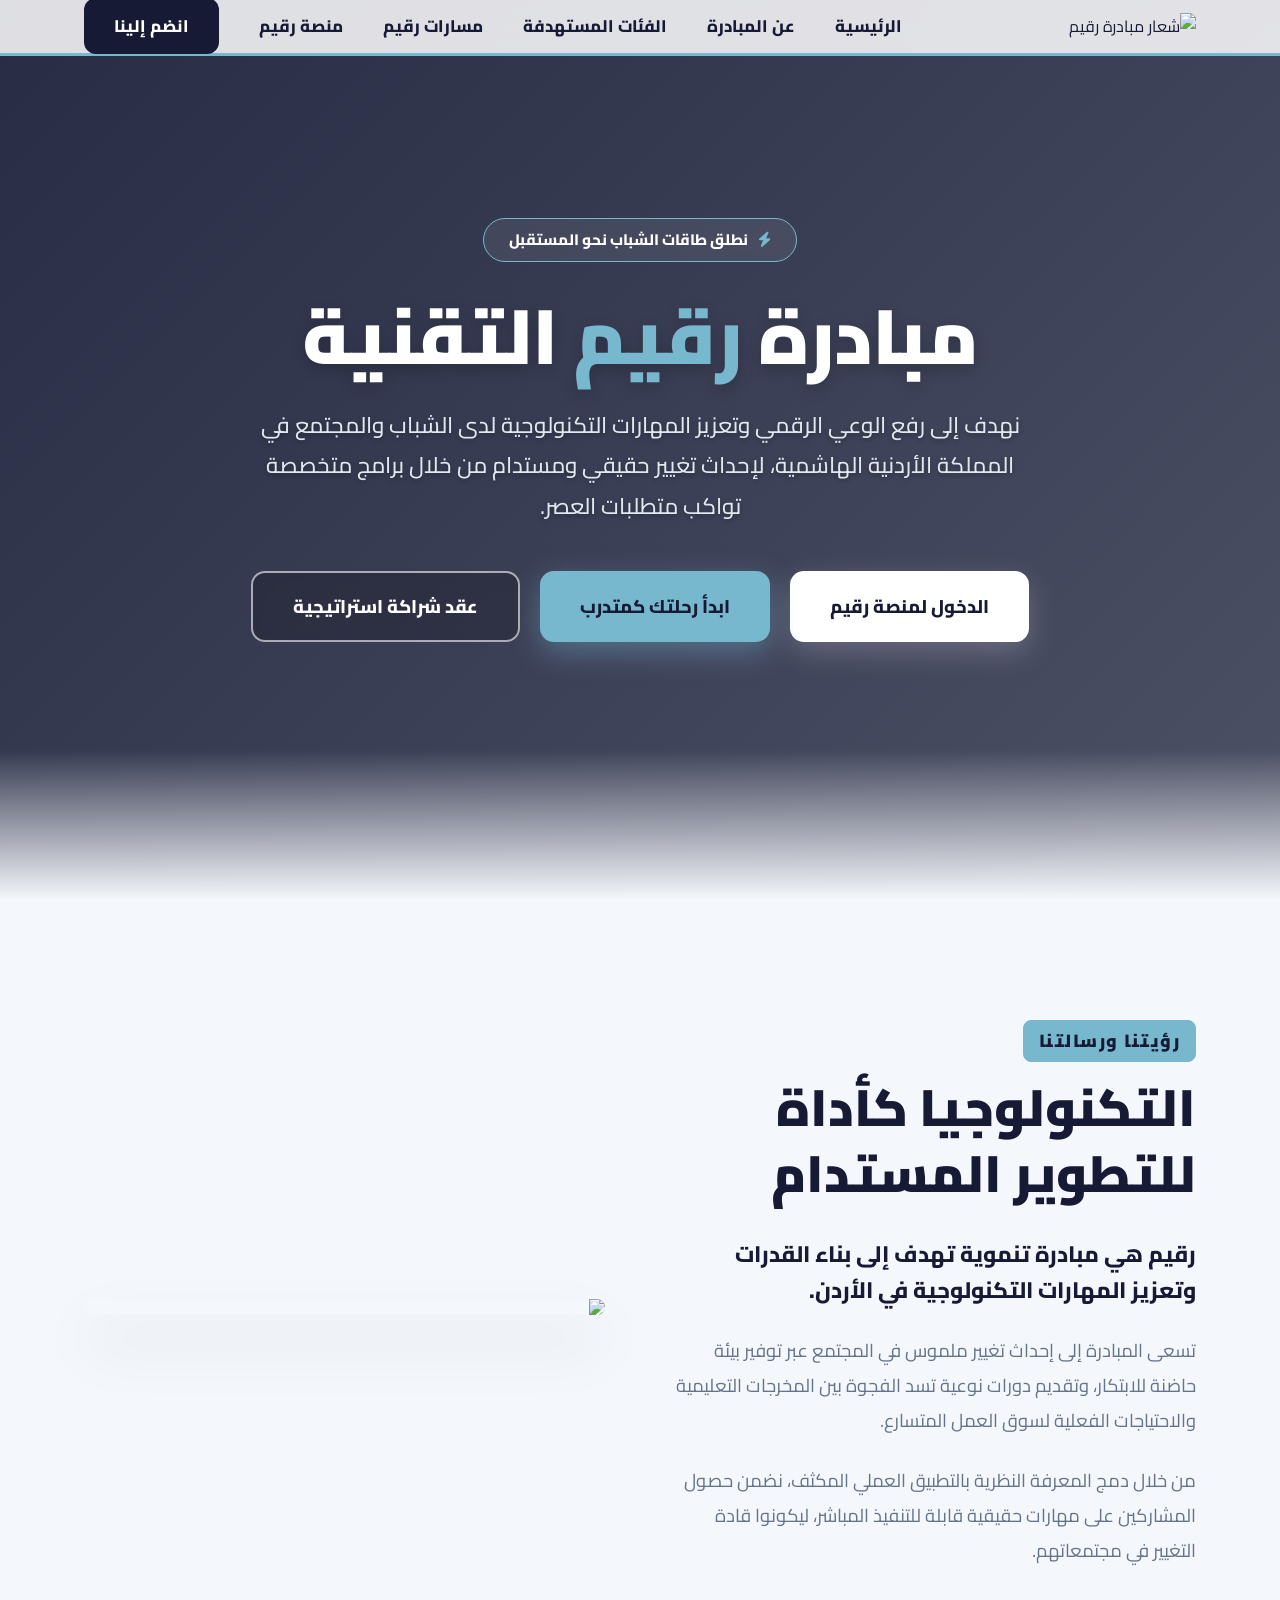
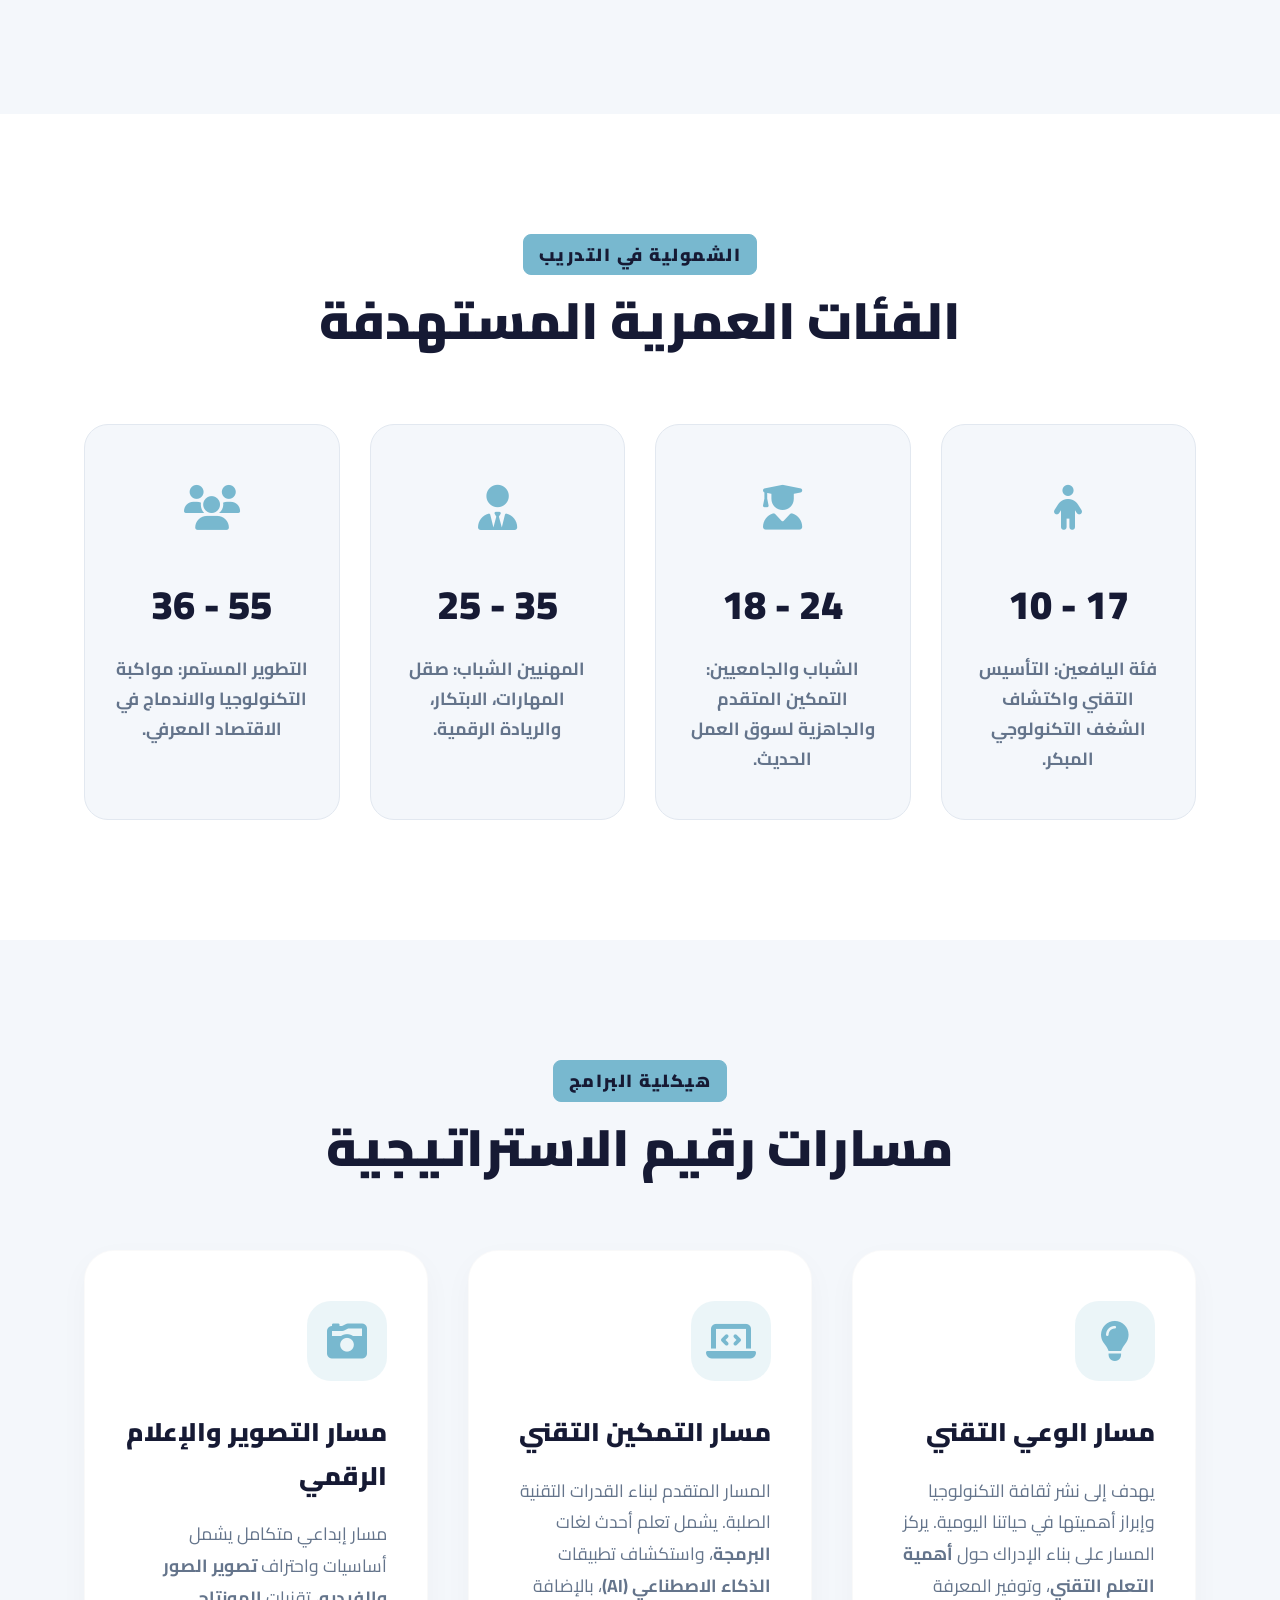
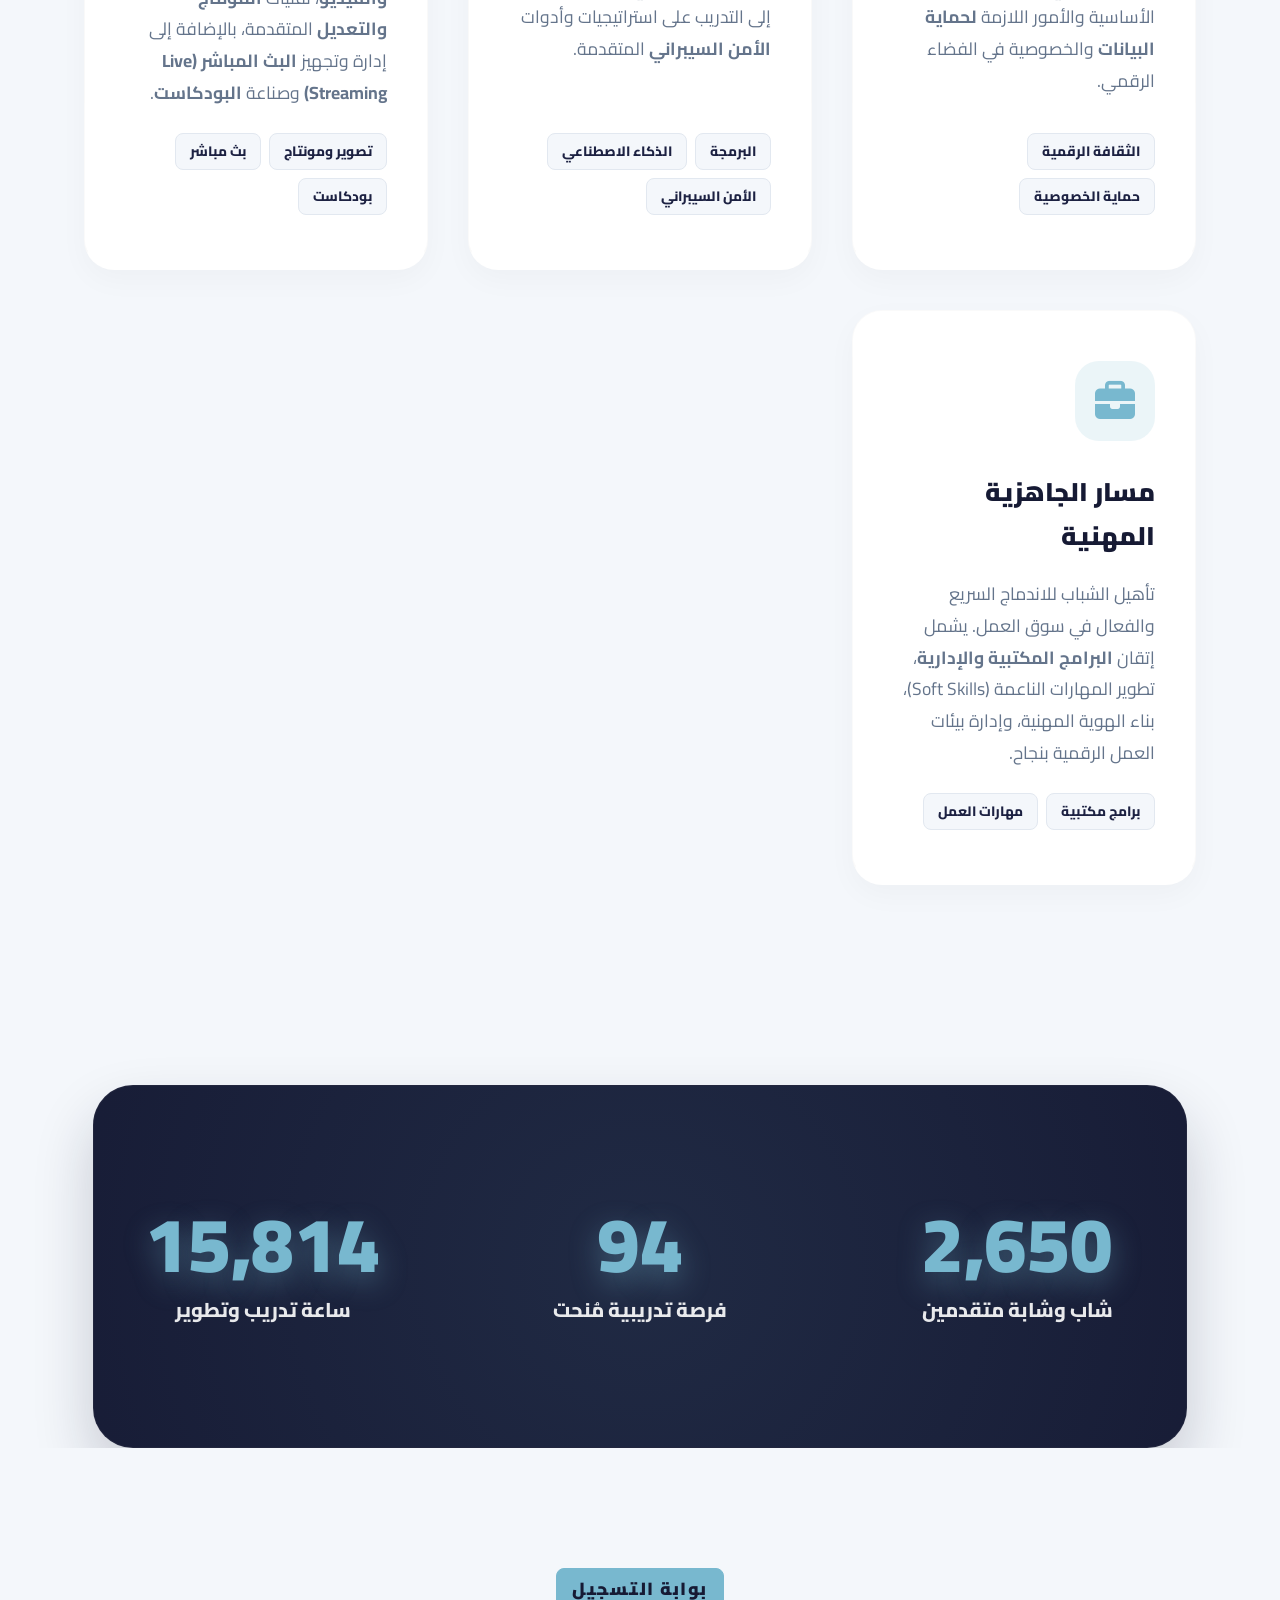
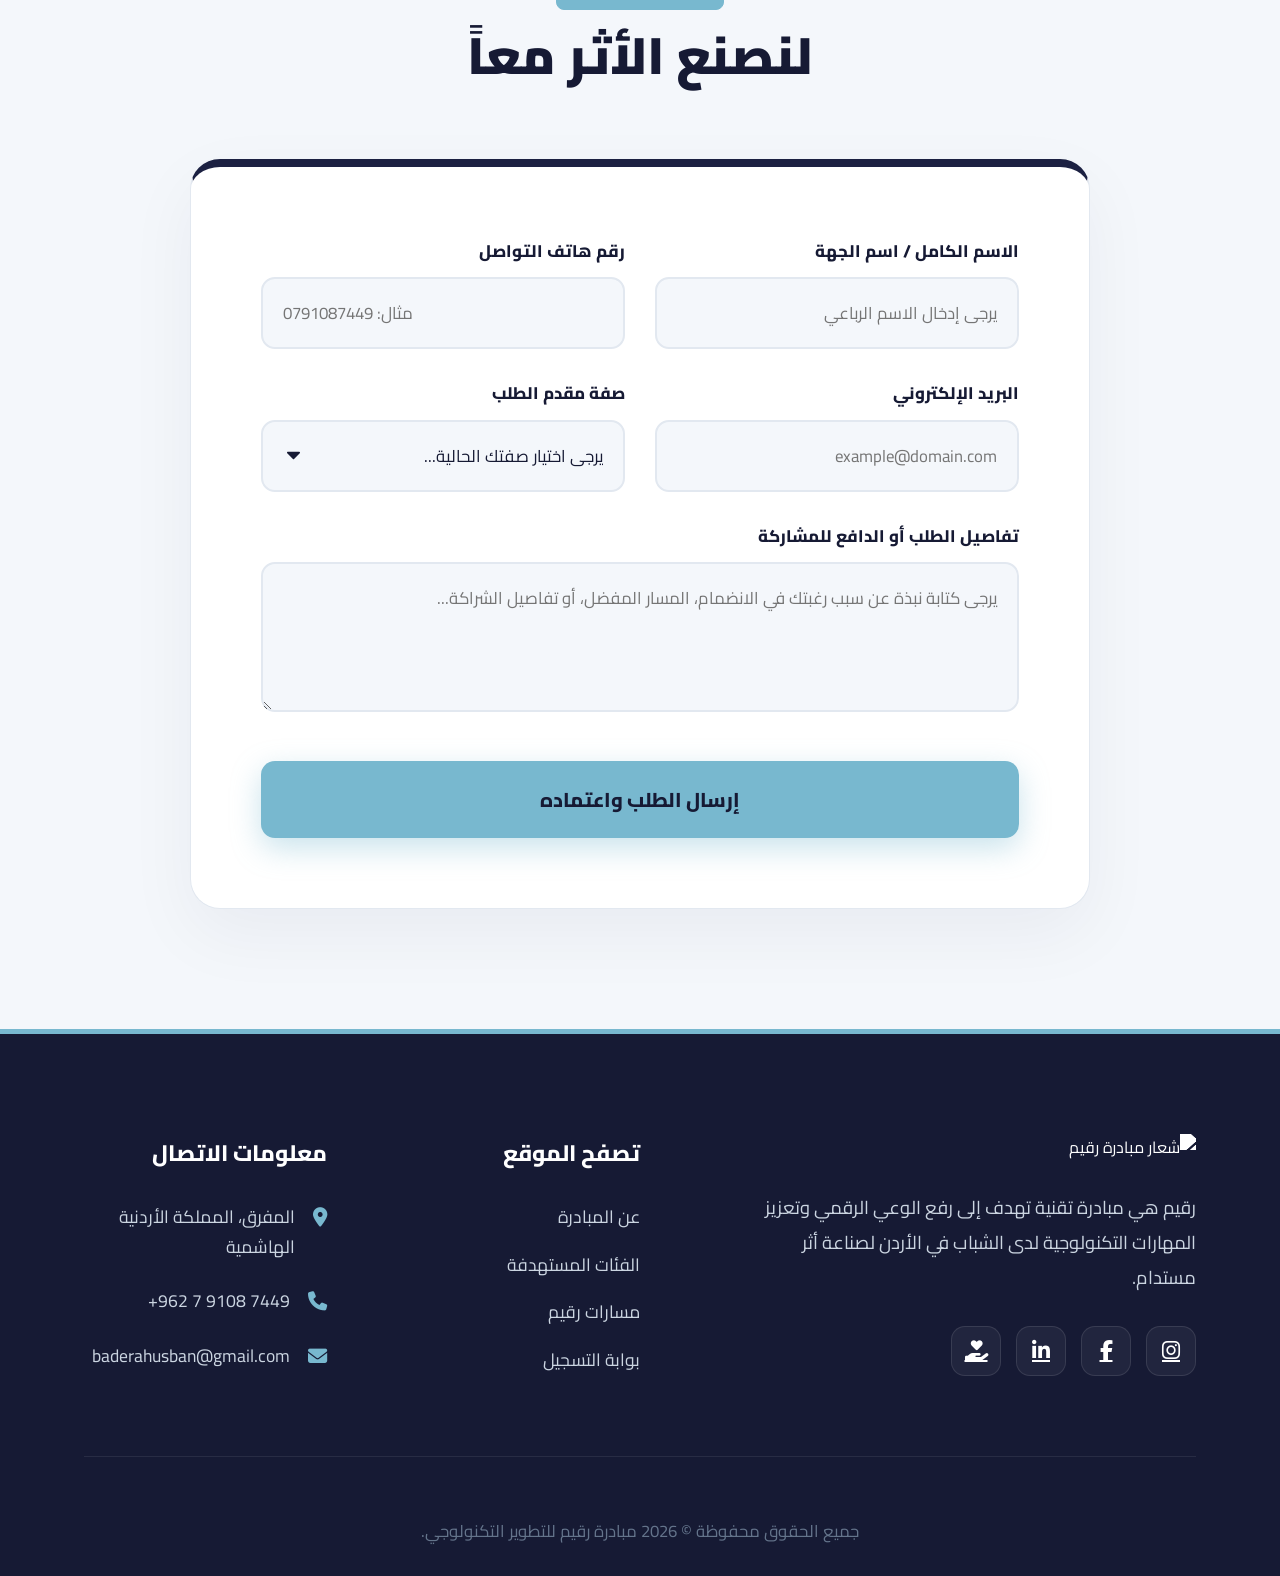
==== commit 76128f46: "Update index.html" ====
--- a/index.html
+++ b/index.html
@@ -198,6 +198,7 @@
                     <li><a href="#about" class="nav-link">عن المبادرة</a></li>
                     <li><a href="#ages" class="nav-link">الفئات المستهدفة</a></li>
                     <li><a href="#tracks" class="nav-link">مسارات رقيم</a></li>
+                    <li><a href="platform.html" class="nav-link">منصة رقيم</a></li>
                     <li><a href="#join" class="btn-nav nav-link">انضم إلينا</a></li>
                 </ul>
             </nav>
@@ -211,6 +212,7 @@
                 <h1>مبادرة <span>رقيم</span> التقنية</h1>
                 <p>نهدف إلى رفع الوعي الرقمي وتعزيز المهارات التكنولوجية لدى الشباب والمجتمع في المملكة الأردنية الهاشمية، لإحداث تغيير حقيقي ومستدام من خلال برامج متخصصة تواكب متطلبات العصر.</p>
                 <div class="hero-actions">
+                    <a href="platform.html" class="btn btn-primary" style="background: var(--brand-white); color: var(--brand-dark); box-shadow: 0 10px 30px rgba(255,255,255,0.2);">الدخول لمنصة رقيم</a>
                     <a href="#join" class="btn btn-primary" onclick="document.getElementById('regType').value='متدرب'">ابدأ رحلتك كمتدرب</a>
                     <a href="#join" class="btn btn-outline" onclick="document.getElementById('regType').value='مؤسسة او شريك محتمل'">عقد شراكة استراتيجية</a>
                 </div>
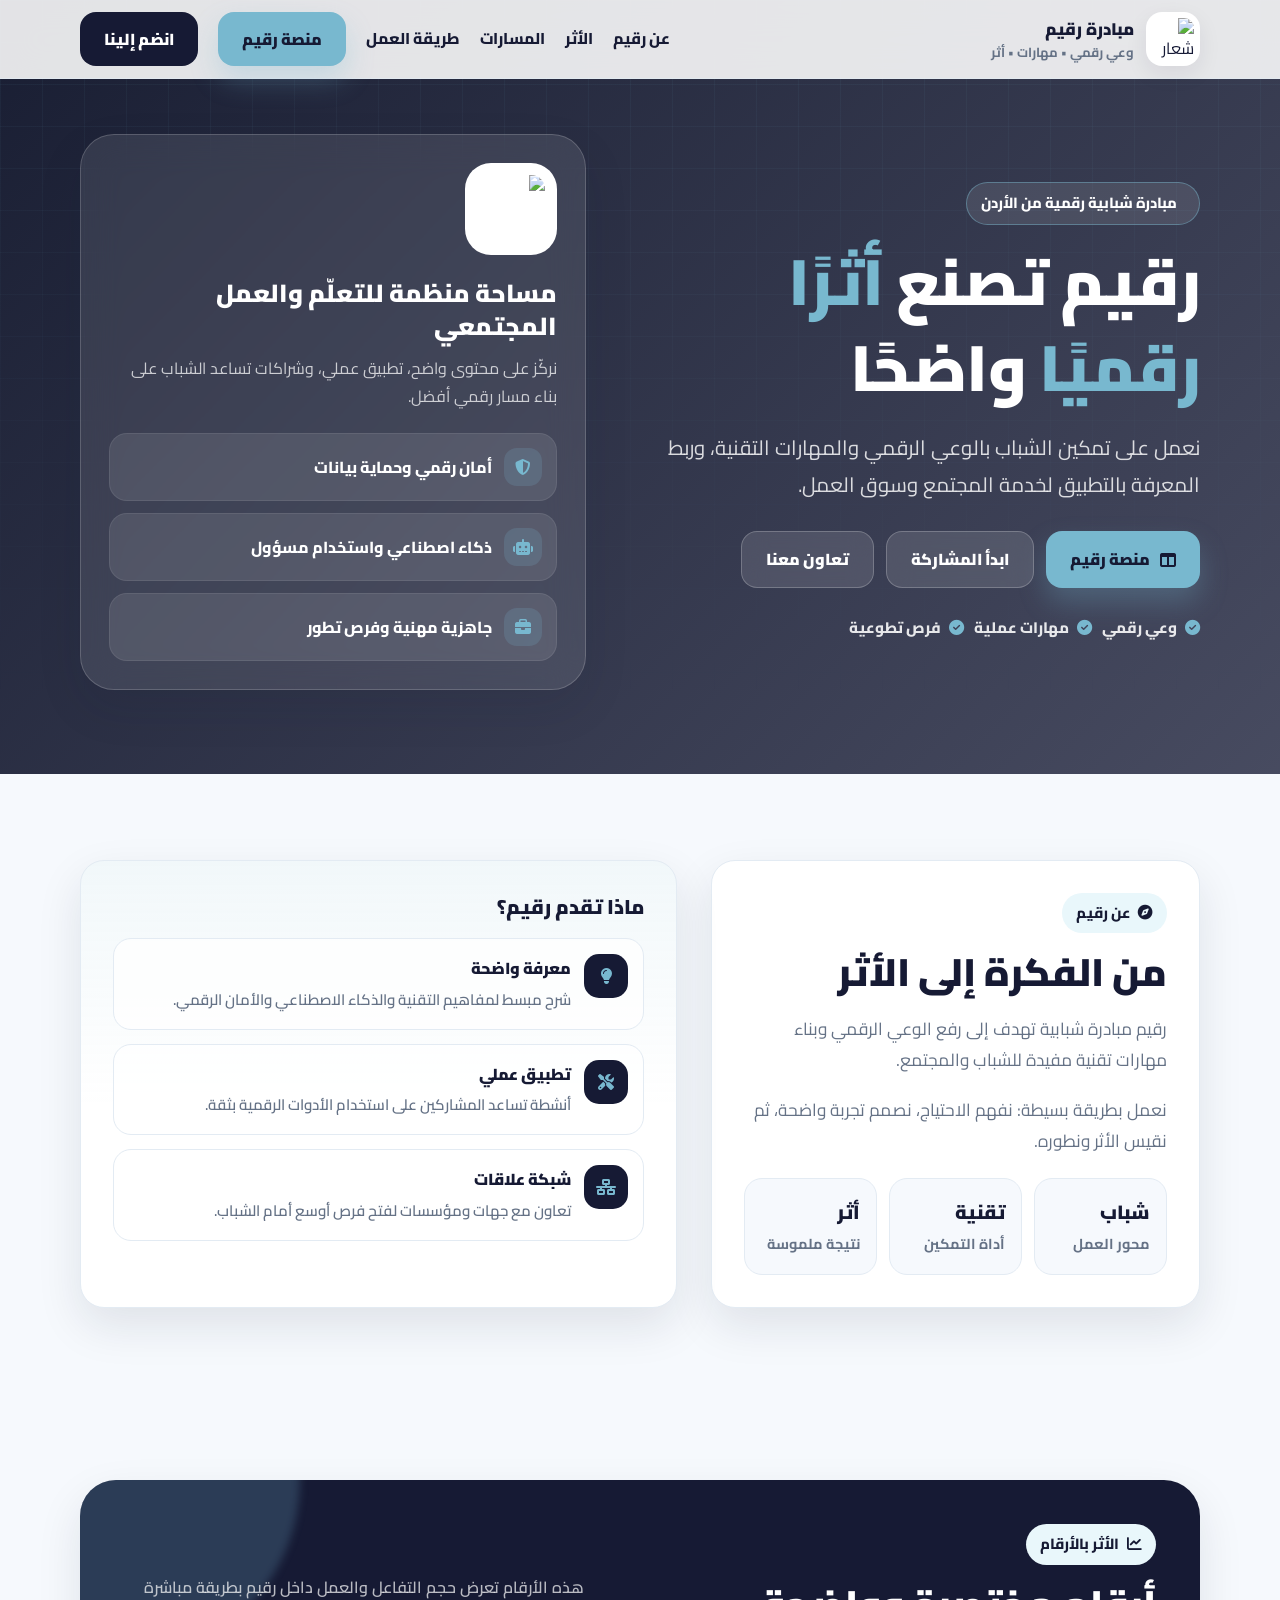
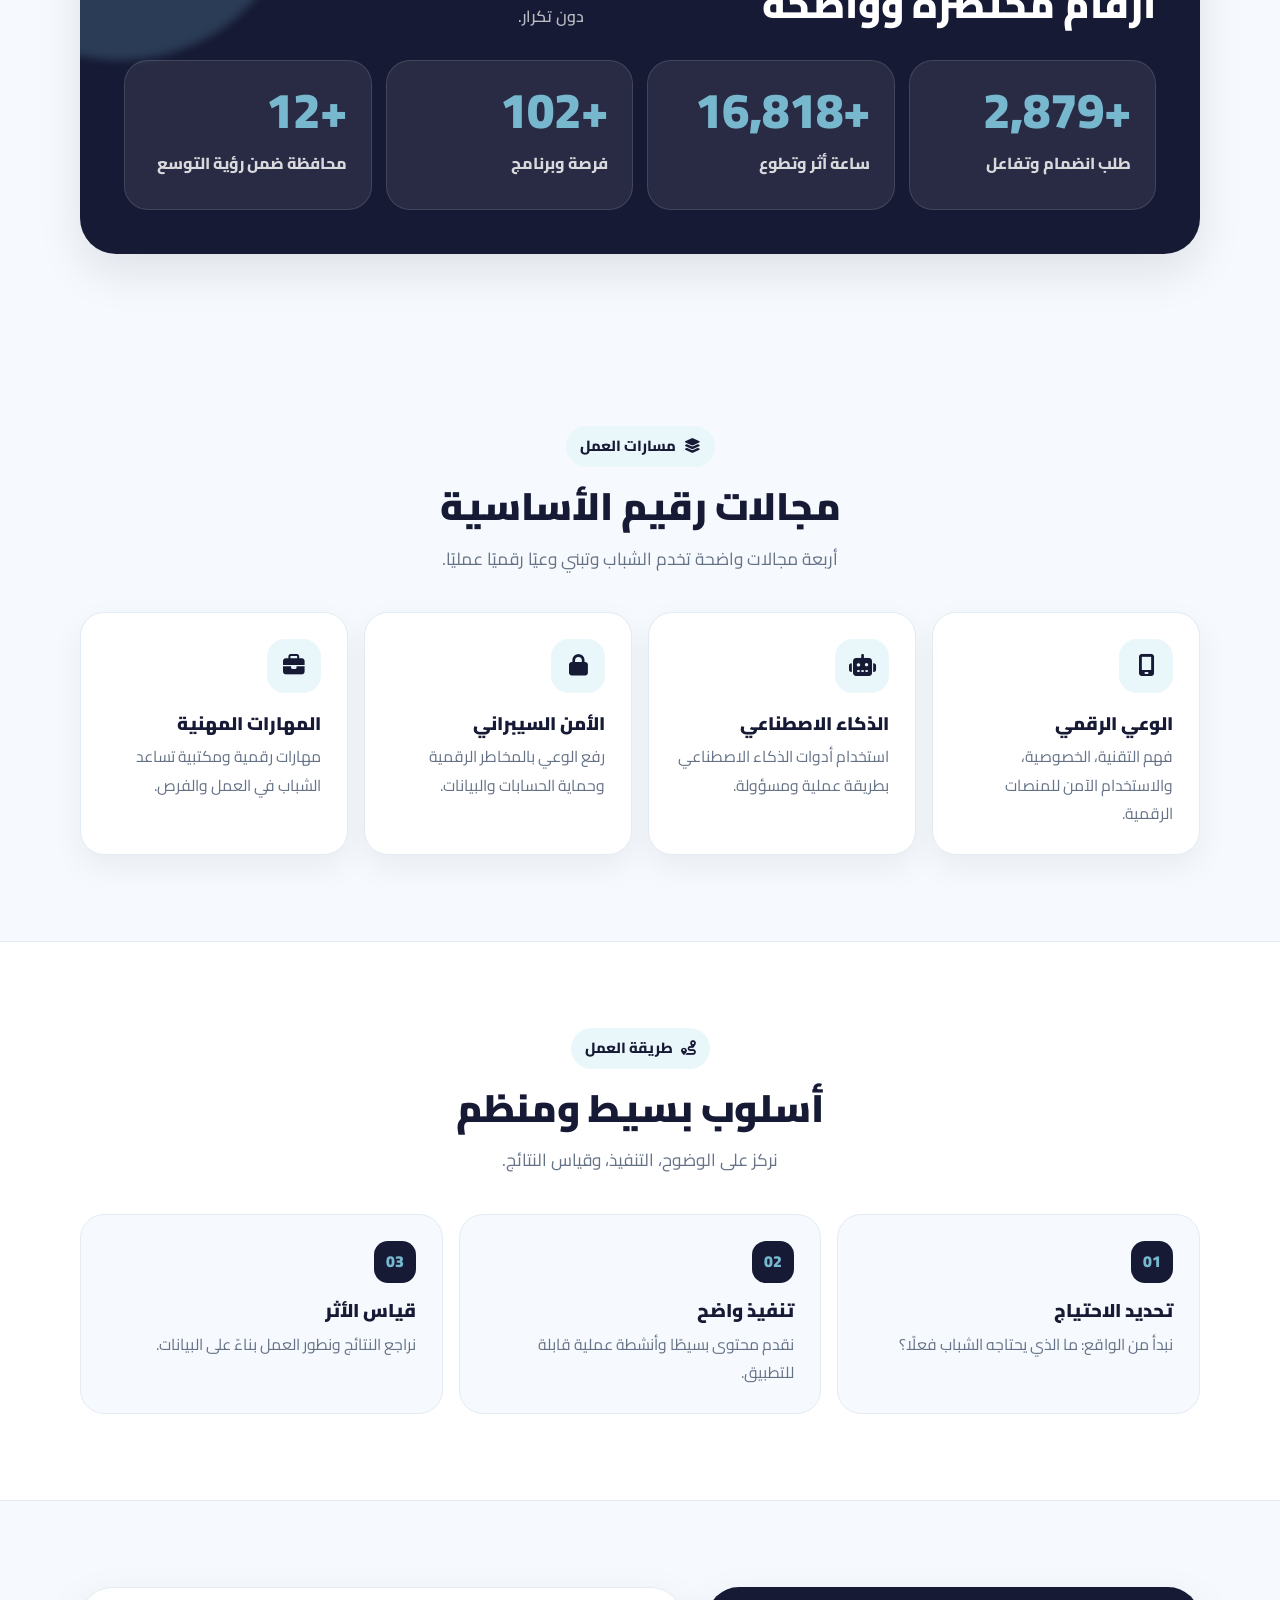
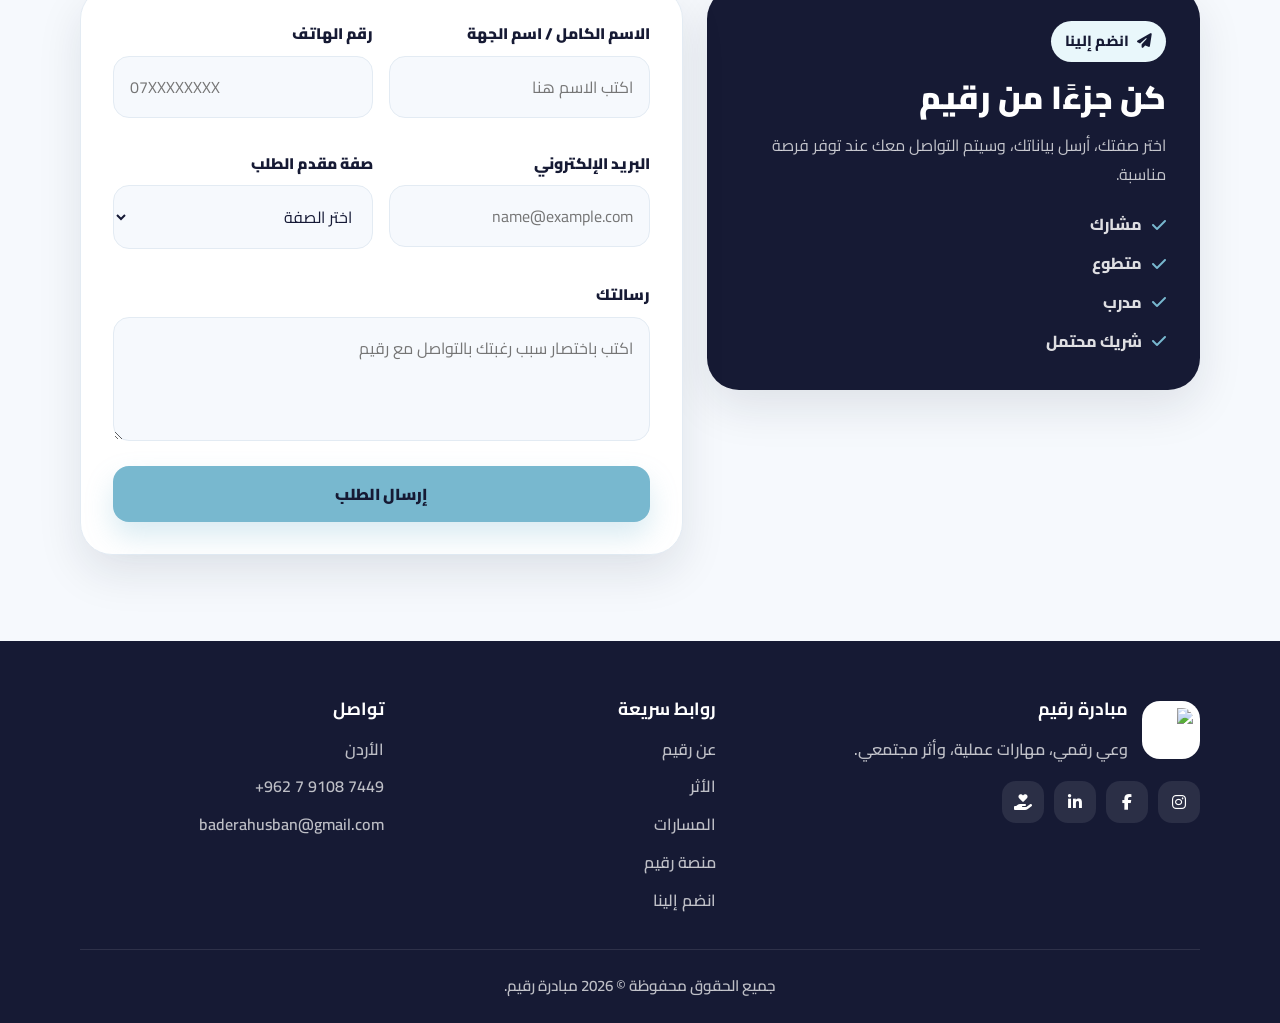
==== commit 6e00cf37: "Update index.html" ====
--- a/index.html
+++ b/index.html
@@ -1,523 +1,1464 @@
 <!DOCTYPE html>
 <html lang="ar" dir="rtl">
 <head>
-    <meta charset="UTF-8">
-    <meta name="viewport" content="width=device-width, initial-scale=1.0">
-    <title>مبادرة رقيم | لتمكين الشباب تكنولوجياً</title>
-    <link href="https://fonts.googleapis.com/css2?family=Cairo:wght@400;500;700;800;900&display=swap" rel="stylesheet">
-    <link rel="stylesheet" href="https://cdnjs.cloudflare.com/ajax/libs/font-awesome/6.4.0/css/all.min.css">
-    
-    <style>
-        :root {
-            /* =========================================================
-               ألوان رقيم المعتمدة (Clean Tech Palette)
-               ========================================================= */
-            --brand-dark: #161a34;      /* كحلي رقيم المطفأ والعميق */
-            --brand-primary: #1c2142;   /* كحلي أفتح قليلاً للتباين */
-            --brand-accent: #78b8cf;    /* سماوي رقيم الهادئ والمشرق */
-            --brand-accent-glow: rgba(120, 184, 207, 0.4); /* توهج سماوي */
-            --brand-white: #ffffff;     /* أبيض نقي */
-            
-            /* ألوان الواجهة الثابتة */
-            --bg-page: #f4f7fb;         /* رمادي فاتح جداً مائل للزرقة لراحة العين */
-            --surface: #ffffff;         /* خلفية البطاقات */
-            --text-main: #161a34;       /* النص الرئيسي مطابق للون الشعار الداكن */
-            --text-muted: #64748B;
-            --border-soft: #E2E8F0;
-        }
-
-        * { margin: 0; padding: 0; box-sizing: border-box; font-family: 'Cairo', sans-serif; }
-        body { background-color: var(--bg-page); color: var(--text-main); line-height: 1.7; overflow-x: hidden; }
-
-        .container { max-width: 1240px; margin: 0 auto; padding: 0 5%; }
-        
-        /* حركات الظهور الانسيابية */
-        .reveal { opacity: 0; transform: translateY(50px) scale(0.98); transition: all 1s cubic-bezier(0.22, 1, 0.36, 1); }
-        .reveal.active { opacity: 1; transform: translateY(0) scale(1); }
-
-        /* ================= Header ================= */
-        header { position: fixed; top: 0; width: 100%; background: rgba(255, 255, 255, 0.85); backdrop-filter: blur(20px); z-index: 1000; padding: 12px 0; border-bottom: 3px solid var(--brand-accent); transition: all 0.4s ease; }
-        header.scrolled { padding: 8px 0; box-shadow: 0 10px 40px rgba(22, 26, 52, 0.08); background: rgba(255, 255, 255, 0.98); }
-        .nav-container { display: flex; justify-content: space-between; align-items: center; }
-        .logo img { height: 65px; transition: transform 0.4s cubic-bezier(0.175, 0.885, 0.32, 1.275); }
-        .logo img:hover { transform: scale(1.08); }
-        
-        nav ul { list-style: none; display: flex; gap: 40px; align-items: center; }
-        nav ul li a { text-decoration: none; color: var(--brand-dark); font-weight: 800; font-size: 1.05rem; transition: color 0.3s; position: relative; }
-        nav ul li a::after { content: ''; position: absolute; bottom: -5px; right: 0; width: 0; height: 3px; background: var(--brand-accent); transition: width 0.3s ease; border-radius: 2px; }
-        nav ul li a:hover::after { width: 100%; }
-        nav ul li a:hover { color: var(--brand-accent); }
-        
-        .btn-nav { background: var(--brand-dark); color: var(--brand-white) !important; padding: 12px 30px; border-radius: 12px; font-weight: 800; transition: all 0.3s; }
-        .btn-nav::after { display: none; }
-        .btn-nav:hover { background: var(--brand-accent); color: var(--brand-dark) !important; transform: translateY(-3px); box-shadow: 0 10px 25px var(--brand-accent-glow); }
-        
-        .menu-btn { display: none; font-size: 1.8rem; color: var(--brand-dark); cursor: pointer; z-index: 1001; }
-
-        /* ================= Hero Section ================= */
-        .hero { min-height: 100vh; display: flex; align-items: center; position: relative; padding-top: 80px; 
-                /* استخدام rgba للون #161a34 لعمل الشفافية فوق الصورة */
-                background: linear-gradient(135deg, rgba(22, 26, 52, 0.92) 0%, rgba(22, 26, 52, 0.75) 100%), url('https://nahno-new.s3.eu-west-3.amazonaws.com/ngo/photo-260226194225B0p9E.png') center/cover no-repeat; 
-                color: var(--brand-white); text-align: center; }
-        .hero::after { content: ''; position: absolute; bottom: 0; left: 0; width: 100%; height: 150px; background: linear-gradient(to top, var(--bg-page), transparent); }
-        
-        .hero-content { max-width: 950px; margin: 0 auto; position: relative; z-index: 2; animation: fadeInUp 1.2s ease; }
-        .badge { display: inline-flex; align-items: center; gap: 10px; padding: 8px 25px; background: rgba(255, 255, 255, 0.08); border: 1px solid var(--brand-accent); border-radius: 50px; font-weight: 800; font-size: 0.95rem; margin-bottom: 30px; backdrop-filter: blur(10px); color: var(--brand-white); }
-        .badge i { color: var(--brand-accent); }
-        
-        .hero h1 { font-size: clamp(3rem, 6vw, 5rem); font-weight: 900; line-height: 1.15; margin-bottom: 25px; letter-spacing: -1px; text-shadow: 0 5px 15px rgba(0,0,0,0.2); }
-        .hero h1 span { color: var(--brand-accent); position: relative; }
-        
-        .hero p { font-size: clamp(1.15rem, 2vw, 1.4rem); color: #E2E8F0; margin-bottom: 45px; font-weight: 500; line-height: 1.8; max-width: 800px; margin-inline: auto; text-shadow: 0 2px 5px rgba(0,0,0,0.3); }
-        
-        .hero-actions { display: flex; gap: 20px; justify-content: center; flex-wrap: wrap; }
-        .btn { padding: 18px 40px; border-radius: 14px; font-size: 1.15rem; font-weight: 800; text-decoration: none; display: inline-flex; align-items: center; gap: 12px; transition: all 0.4s cubic-bezier(0.175, 0.885, 0.32, 1.275); cursor: pointer; border: none; }
-        .btn-primary { background: var(--brand-accent); color: var(--brand-dark); box-shadow: 0 10px 30px var(--brand-accent-glow); }
-        .btn-primary:hover { filter: brightness(1.05); transform: translateY(-5px); box-shadow: 0 15px 40px rgba(120, 184, 207, 0.6); }
-        .btn-outline { background: rgba(0,0,0,0.2); color: var(--brand-white); border: 2px solid rgba(255,255,255,0.6); backdrop-filter: blur(5px); }
-        .btn-outline:hover { background: var(--brand-white); color: var(--brand-dark); transform: translateY(-5px); border-color: var(--brand-white); }
-
-        /* ================= Section Headers ================= */
-        section { padding: 120px 0; position: relative; }
-        .sec-title-wrapper { text-align: center; margin-bottom: 70px; }
-        .sec-subtitle { color: var(--brand-dark); font-weight: 900; font-size: 1.1rem; margin-bottom: 12px; display: inline-block; letter-spacing: 1.5px; background: var(--brand-accent); padding: 5px 15px; border-radius: 8px; border: 1px solid var(--brand-accent); }
-        .sec-title { font-size: clamp(2.2rem, 4vw, 3.2rem); font-weight: 900; color: var(--brand-dark); line-height: 1.3; }
-
-        /* ================= About ================= */
-        .about-grid { display: grid; grid-template-columns: 1fr 1fr; gap: 70px; align-items: center; }
-        .about-text .lead { font-size: 1.4rem; font-weight: 800; color: var(--brand-dark); margin-bottom: 25px; line-height: 1.6; }
-        .about-text p { color: var(--text-muted); margin-bottom: 25px; font-size: 1.15rem; line-height: 1.9; }
-        .about-image { position: relative; border-radius: 30px; overflow: hidden; box-shadow: 0 30px 60px rgba(22, 26, 52, 0.1); }
-        .about-image img { width: 100%; display: block; transition: transform 0.7s ease; }
-        .about-image:hover img { transform: scale(1.03); }
-
-        /* ================= Age Groups ================= */
-        .age-section { background: var(--surface); }
-        .age-grid { display: grid; grid-template-columns: repeat(auto-fit, minmax(240px, 1fr)); gap: 30px; }
-        .age-card { padding: 45px 30px; text-align: center; background: var(--bg-page); border-radius: 24px; border: 1px solid var(--border-soft); transition: all 0.4s ease; position: relative; z-index: 1; overflow: hidden; }
-        .age-card::before { content: ''; position: absolute; top: 0; right: 0; width: 100%; height: 100%; background: var(--brand-dark); z-index: -1; transform: scaleY(0); transform-origin: bottom; transition: transform 0.5s cubic-bezier(0.19, 1, 0.22, 1); }
-        .age-card:hover { transform: translateY(-15px); border-color: transparent; box-shadow: 0 25px 50px rgba(22, 26, 52, 0.15); }
-        .age-card:hover::before { transform: scaleY(1); }
-        .age-card .icon { font-size: 2.8rem; color: var(--brand-accent); margin-bottom: 25px; transition: all 0.4s; }
-        .age-card:hover .icon { color: var(--brand-accent); transform: scale(1.1); }
-        .age-card h3 { font-size: 2.5rem; font-weight: 900; margin-bottom: 15px; color: var(--brand-dark); transition: color 0.4s; direction: ltr; }
-        .age-card:hover h3 { color: var(--brand-white); }
-        .age-card p { font-size: 1.1rem; font-weight: 700; color: var(--text-muted); transition: color 0.4s; }
-        .age-card:hover p { color: var(--brand-white); opacity: 0.9; }
-
-        /* ================= Tracks ================= */
-        .tracks-section { background: var(--bg-page); position: relative; }
-        .tracks-grid { display: grid; grid-template-columns: repeat(auto-fit, minmax(300px, 1fr)); gap: 40px; }
-        .track-card { background: var(--surface); padding: 50px 40px; border-radius: 30px; box-shadow: 0 10px 30px rgba(0,0,0,0.03); border: 1px solid rgba(0,0,0,0.02); transition: all 0.4s ease; display: flex; flex-direction: column; border-bottom: 5px solid transparent; }
-        .track-card:hover { transform: translateY(-10px); box-shadow: 0 30px 60px rgba(22, 26, 52, 0.08); border-bottom-color: var(--brand-accent); }
-        .track-icon { width: 80px; height: 80px; background: rgba(120, 184, 207, 0.15); color: var(--brand-accent); border-radius: 24px; display: flex; align-items: center; justify-content: center; font-size: 2.5rem; margin-bottom: 30px; transition: all 0.4s; }
-        .track-card:hover .track-icon { background: var(--brand-accent); color: var(--brand-dark); transform: rotate(-10deg); }
-        .track-card h3 { font-size: 1.6rem; font-weight: 900; color: var(--brand-dark); margin-bottom: 20px; }
-        .track-card p { color: var(--text-muted); font-size: 1.1rem; line-height: 1.8; margin-bottom: 25px; flex-grow: 1; }
-        
-        .track-tags { display: flex; flex-wrap: wrap; gap: 8px; margin-top: auto; }
-        .track-tags span { background: var(--bg-page); color: var(--brand-primary); padding: 6px 14px; border-radius: 8px; font-size: 0.85rem; font-weight: 800; border: 1px solid var(--border-soft); }
-
-        /* ================= Stats ================= */
-        .stats-section { background: var(--brand-dark); color: var(--brand-white); padding: 100px 0; border-radius: 40px; max-width: 95%; margin: 0 auto; position: relative; overflow: hidden; box-shadow: 0 30px 60px rgba(22, 26, 52, 0.2); border: 1px solid rgba(255,255,255,0.05); }
-        .stats-section::before { content: ''; position: absolute; top: -50%; left: -50%; width: 200%; height: 200%; background: radial-gradient(circle, rgba(120, 184, 207, 0.1) 0%, transparent 60%); }
-        .stats-grid { display: grid; grid-template-columns: repeat(auto-fit, minmax(250px, 1fr)); gap: 40px; text-align: center; position: relative; z-index: 1; }
-        .stat-item { padding: 20px; }
-        .stat-num { font-size: clamp(3.5rem, 6vw, 5.5rem); font-weight: 900; color: var(--brand-accent); margin-bottom: 10px; line-height: 1; text-shadow: 0 10px 30px var(--brand-accent-glow); }
-        .stat-text { font-size: 1.25rem; font-weight: 800; color: var(--brand-white); opacity: 0.9; }
-
-        /* ================= Form ================= */
-        .join-section { background: var(--bg-page); }
-        .form-container { background: var(--surface); padding: 70px; border-radius: 30px; box-shadow: 0 25px 70px rgba(22, 26, 52, 0.05); border: 1px solid var(--border-soft); max-width: 900px; margin: 0 auto; border-top: 8px solid var(--brand-primary); }
-        .form-row { display: grid; grid-template-columns: 1fr 1fr; gap: 30px; }
-        .input-group { margin-bottom: 30px; }
-        .input-group label { display: block; margin-bottom: 12px; font-weight: 800; color: var(--brand-dark); font-size: 1.05rem; }
-        .form-control { width: 100%; padding: 18px 20px; border: 2px solid var(--border-soft); border-radius: 14px; font-family: 'Cairo', sans-serif; font-size: 1.05rem; background: var(--bg-page); transition: all 0.3s; color: var(--text-main); }
-        .form-control:focus { border-color: var(--brand-accent); outline: none; background: var(--surface); box-shadow: 0 0 0 5px var(--brand-accent-glow); }
-        /* استبدال لون الأيقونة في القائمة المنسدلة بلون #161a34 */
-        select.form-control { cursor: pointer; appearance: none; background-image: url("data:image/svg+xml;charset=US-ASCII,%3Csvg%20xmlns%3D%22http%3A%2F%2Fwww.w3.org%2F2000%2Fsvg%22%20width%3D%22292.4%22%20height%3D%22292.4%22%3E%3Cpath%20fill%3D%22%23161a34%22%20d%3D%22M287%2069.4a17.6%2017.6%200%200%200-13-5.4H18.4c-5%200-9.3%201.8-12.9%205.4A17.6%2017.6%200%200%200%200%2082.2c0%205%201.8%209.3%205.4%2012.9l128%20127.9c3.6%203.6%207.8%205.4%2012.8%205.4s9.2-1.8%2012.8-5.4L287%2095c3.5-3.5%205.4-7.8%205.4-12.8%200-5-1.9-9.2-5.5-12.8z%22%2F%3E%3C%2Fsvg%3E"); background-repeat: no-repeat; background-position: left 1.5rem top 50%; background-size: 0.8rem auto; padding-left: 3rem; }
-
-        .success-msg { display: none; background: #F0FDF4; color: #166534; padding: 40px; border-radius: 20px; text-align: center; border: 2px solid #BBF7D0; margin-bottom: 40px; animation: fadeInUp 0.5s ease; }
-        .success-msg i { font-size: 4rem; color: #22C55E; margin-bottom: 20px; }
-        .success-msg h3 { font-size: 2.2rem; margin-bottom: 10px; font-weight: 900; }
-
-        /* ================= Footer ================= */
-        footer { background: var(--brand-dark); color: var(--brand-white); padding: 100px 0 30px; border-top: 5px solid var(--brand-accent); }
-        .footer-grid { display: grid; grid-template-columns: 2fr 1fr 1fr; gap: 70px; margin-bottom: 60px; padding-bottom: 60px; border-bottom: 1px solid rgba(255,255,255,0.08); }
-        .f-logo img { height: 85px; filter: brightness(0) invert(1); margin-bottom: 30px; }
-        .f-logo p { color: #CBD5E1; font-size: 1.15rem; line-height: 1.9; max-width: 450px; }
-        .socials { display: flex; gap: 15px; margin-top: 30px; }
-        .socials a { width: 50px; height: 50px; border-radius: 14px; background: rgba(255,255,255,0.05); display: flex; align-items: center; justify-content: center; color: var(--brand-white); font-size: 1.3rem; transition: all 0.3s; border: 1px solid rgba(255,255,255,0.1); }
-        .socials a:hover { background: var(--brand-accent); border-color: var(--brand-accent); color: var(--brand-dark); transform: translateY(-5px); box-shadow: 0 10px 20px var(--brand-accent-glow); }
-        .f-title { font-size: 1.4rem; font-weight: 800; margin-bottom: 30px; color: var(--brand-white); }
-        .f-links { list-style: none; }
-        .f-links li { margin-bottom: 18px; }
-        .f-links a { color: #CBD5E1; text-decoration: none; transition: 0.3s; display: flex; align-items: center; gap: 10px; font-size: 1.1rem; }
-        .f-links a:hover { color: var(--brand-accent); transform: translateX(-8px); }
-        .f-contact { list-style: none; }
-        .f-contact li { display: flex; gap: 18px; margin-bottom: 25px; color: #CBD5E1; font-size: 1.1rem; align-items: flex-start; }
-        .f-contact i { color: var(--brand-accent); margin-top: 6px; font-size: 1.2rem; }
-        .copyright { text-align: center; color: #64748B; font-size: 1.05rem; }
-
-        @keyframes fadeInUp { from { opacity: 0; transform: translateY(30px); } to { opacity: 1; transform: translateY(0); } }
-
-        /* ================= Responsive ================= */
-        @media (max-width: 1024px) {
-            .about-grid, .footer-grid { grid-template-columns: 1fr; gap: 50px; }
-            .footer-grid { text-align: center; }
-            .socials, .f-contact li { justify-content: center; }
-            .f-links a { justify-content: center; }
-        }
-        @media (max-width: 768px) {
-            .menu-btn { display: block; }
-            nav { position: fixed; top: 0; right: -100%; width: 100%; height: 100vh; background: rgba(255, 255, 255, 0.98); backdrop-filter: blur(20px); display: flex; align-items: center; justify-content: center; transition: right 0.4s cubic-bezier(0.77, 0, 0.175, 1); z-index: 1000; }
-            nav.active { right: 0; }
-            nav ul { flex-direction: column; gap: 35px; text-align: center; }
-            nav ul li a { font-size: 1.6rem; color: var(--brand-dark); }
-            .btn-nav { font-size: 1.5rem; padding: 15px 40px; }
-            .hero-actions { flex-direction: column; width: 100%; }
-            .hero-actions .btn { width: 100%; justify-content: center; }
-            .form-row { grid-template-columns: 1fr; gap: 0; }
-            .form-container { padding: 40px 20px; border-radius: 20px; }
-            .stats-section { border-radius: 20px; max-width: 100%; }
-            section { padding: 80px 0; }
-        }
-    </style>
+  <meta charset="UTF-8" />
+  <meta name="viewport" content="width=device-width, initial-scale=1.0" />
+  <meta name="description" content="مبادرة رقيم: مساحة شبابية أردنية لتعزيز الوعي الرقمي والمهارات التقنية وصناعة أثر مجتمعي واضح." />
+  <title>مبادرة رقيم | أثر رقمي واضح</title>
+
+  <link rel="preconnect" href="https://fonts.googleapis.com">
+  <link rel="preconnect" href="https://fonts.gstatic.com" crossorigin>
+  <link href="https://fonts.googleapis.com/css2?family=Cairo:wght@400;500;600;700;800;900&display=swap" rel="stylesheet">
+  <link rel="stylesheet" href="https://cdnjs.cloudflare.com/ajax/libs/font-awesome/6.5.2/css/all.min.css" />
+
+  <style>
+    :root {
+      --navy: #161a34;
+      --navy-2: #20264a;
+      --cyan: #78b8cf;
+      --cyan-soft: #e9f7fb;
+      --white: #ffffff;
+      --bg: #f6f9fd;
+      --text: #151935;
+      --muted: #657286;
+      --line: #e3ebf3;
+      --shadow: 0 18px 45px rgba(22, 26, 52, 0.10);
+      --radius: 24px;
+      --container: 1120px;
+    }
+
+    * {
+      margin: 0;
+      padding: 0;
+      box-sizing: border-box;
+    }
+
+    html {
+      scroll-behavior: smooth;
+      scroll-padding-top: 96px;
+    }
+
+    body {
+      font-family: "Cairo", system-ui, sans-serif;
+      background: var(--bg);
+      color: var(--text);
+      line-height: 1.8;
+      overflow-x: hidden;
+    }
+
+    a {
+      color: inherit;
+      text-decoration: none;
+    }
+
+    img {
+      max-width: 100%;
+      display: block;
+    }
+
+    .container {
+      width: min(var(--container), calc(100% - 40px));
+      margin-inline: auto;
+    }
+
+    .section {
+      padding: 86px 0;
+    }
+
+    .section-head {
+      max-width: 680px;
+      margin: 0 auto 38px;
+      text-align: center;
+    }
+
+    .eyebrow {
+      display: inline-flex;
+      align-items: center;
+      gap: 8px;
+      padding: 7px 14px;
+      border-radius: 999px;
+      background: var(--cyan-soft);
+      color: var(--navy);
+      font-size: 0.92rem;
+      font-weight: 800;
+      margin-bottom: 14px;
+    }
+
+    h1, h2, h3 {
+      color: var(--navy);
+      line-height: 1.35;
+    }
+
+    .section-head h2 {
+      font-size: clamp(1.8rem, 3vw, 2.7rem);
+      font-weight: 900;
+      margin-bottom: 10px;
+    }
+
+    .section-head p {
+      color: var(--muted);
+      font-size: 1.08rem;
+    }
+
+    .btn {
+      display: inline-flex;
+      align-items: center;
+      justify-content: center;
+      gap: 10px;
+      min-height: 52px;
+      padding: 13px 24px;
+      border: 0;
+      border-radius: 16px;
+      font-family: inherit;
+      font-size: 1rem;
+      font-weight: 900;
+      cursor: pointer;
+      transition: 0.25s ease;
+    }
+
+    .btn-primary {
+      background: var(--cyan);
+      color: var(--navy);
+      box-shadow: 0 14px 28px rgba(120, 184, 207, 0.28);
+    }
+
+    .btn-primary:hover {
+      transform: translateY(-3px);
+      filter: brightness(1.04);
+    }
+
+    .btn-dark {
+      background: var(--navy);
+      color: var(--white);
+    }
+
+    .btn-dark:hover {
+      transform: translateY(-3px);
+      background: var(--navy-2);
+    }
+
+    .btn-light {
+      background: rgba(255, 255, 255, 0.12);
+      color: var(--white);
+      border: 1px solid rgba(255, 255, 255, 0.22);
+      backdrop-filter: blur(12px);
+    }
+
+    .btn-light:hover {
+      background: var(--white);
+      color: var(--navy);
+      transform: translateY(-3px);
+    }
+
+    /* Header */
+    .site-header {
+      position: fixed;
+      inset: 0 0 auto 0;
+      z-index: 1000;
+      background: rgba(255, 255, 255, 0.88);
+      backdrop-filter: blur(18px);
+      border-bottom: 1px solid rgba(227, 235, 243, 0.85);
+    }
+
+    .nav-wrap {
+      height: 78px;
+      display: flex;
+      align-items: center;
+      justify-content: space-between;
+      gap: 20px;
+    }
+
+    .brand {
+      display: flex;
+      align-items: center;
+      gap: 12px;
+      min-width: max-content;
+    }
+
+    .brand img {
+      width: 54px;
+      height: 54px;
+      object-fit: contain;
+      border-radius: 16px;
+      background: var(--white);
+      padding: 6px;
+      box-shadow: 0 8px 22px rgba(22, 26, 52, 0.08);
+    }
+
+    .brand strong {
+      display: block;
+      font-size: 1.05rem;
+      font-weight: 900;
+      color: var(--navy);
+    }
+
+    .brand span {
+      display: block;
+      margin-top: -3px;
+      color: var(--muted);
+      font-size: 0.82rem;
+      font-weight: 700;
+    }
+
+    .main-nav {
+      display: flex;
+      align-items: center;
+      gap: 20px;
+      font-weight: 800;
+      color: var(--navy);
+    }
+
+    .main-nav a:not(.btn) {
+      position: relative;
+      font-size: 0.98rem;
+    }
+
+    .main-nav a:not(.btn)::after {
+      content: "";
+      position: absolute;
+      right: 0;
+      bottom: -8px;
+      width: 0;
+      height: 3px;
+      border-radius: 999px;
+      background: var(--cyan);
+      transition: 0.25s ease;
+    }
+
+    .main-nav a:hover::after {
+      width: 100%;
+    }
+
+    .menu-toggle {
+      display: none;
+      width: 46px;
+      height: 46px;
+      border: 0;
+      border-radius: 14px;
+      background: var(--navy);
+      color: var(--white);
+      font-size: 1.2rem;
+      cursor: pointer;
+    }
+
+    /* Hero */
+    .hero {
+      position: relative;
+      min-height: 86vh;
+      display: grid;
+      align-items: center;
+      padding: 130px 0 80px;
+      background:
+        linear-gradient(135deg, rgba(11, 16, 38, 0.94), rgba(22, 26, 52, 0.78)),
+        url("https://nahno-new.s3.eu-west-3.amazonaws.com/ngo/photo-260226194225B0p9E.png") center / cover no-repeat;
+      overflow: hidden;
+    }
+
+    .hero::before {
+      content: "";
+      position: absolute;
+      inset: 0;
+      background-image:
+        linear-gradient(rgba(120, 184, 207, 0.08) 1px, transparent 1px),
+        linear-gradient(90deg, rgba(120, 184, 207, 0.08) 1px, transparent 1px);
+      background-size: 42px 42px;
+      mask-image: linear-gradient(to bottom, rgba(0,0,0,0.8), transparent 92%);
+    }
+
+    .hero-grid {
+      position: relative;
+      z-index: 1;
+      display: grid;
+      grid-template-columns: 1.05fr 0.95fr;
+      gap: 54px;
+      align-items: center;
+    }
+
+    .hero-copy {
+      color: var(--white);
+    }
+
+    .hero-copy .eyebrow {
+      background: rgba(255, 255, 255, 0.10);
+      color: var(--white);
+      border: 1px solid rgba(120, 184, 207, 0.45);
+    }
+
+    .hero h1 {
+      color: var(--white);
+      font-size: clamp(2.3rem, 5vw, 4.6rem);
+      font-weight: 900;
+      margin-bottom: 18px;
+      letter-spacing: -0.8px;
+    }
+
+    .hero h1 span {
+      color: var(--cyan);
+    }
+
+    .hero p {
+      max-width: 680px;
+      color: rgba(255, 255, 255, 0.82);
+      font-size: clamp(1.05rem, 2vw, 1.28rem);
+      margin-bottom: 28px;
+    }
+
+    .hero-actions {
+      display: flex;
+      flex-wrap: wrap;
+      gap: 12px;
+      margin-bottom: 26px;
+    }
+
+    .mini-points {
+      display: flex;
+      flex-wrap: wrap;
+      gap: 10px;
+    }
+
+    .mini-points span {
+      display: inline-flex;
+      align-items: center;
+      gap: 8px;
+      color: rgba(255, 255, 255, 0.88);
+      font-weight: 800;
+      font-size: 0.95rem;
+    }
+
+    .mini-points i {
+      color: var(--cyan);
+    }
+
+    .hero-card {
+      background: rgba(255, 255, 255, 0.10);
+      border: 1px solid rgba(255, 255, 255, 0.18);
+      box-shadow: var(--shadow);
+      border-radius: 34px;
+      padding: 28px;
+      backdrop-filter: blur(18px);
+      color: var(--white);
+    }
+
+    .hero-logo {
+      width: 92px;
+      height: 92px;
+      margin-bottom: 22px;
+      border-radius: 26px;
+      background: var(--white);
+      padding: 12px;
+    }
+
+    .hero-card h2 {
+      color: var(--white);
+      font-size: 1.55rem;
+      font-weight: 900;
+      margin-bottom: 10px;
+    }
+
+    .hero-card p {
+      font-size: 1rem;
+      margin: 0 0 22px;
+      color: rgba(255, 255, 255, 0.74);
+    }
+
+    .focus-list {
+      display: grid;
+      gap: 12px;
+    }
+
+    .focus-item {
+      display: flex;
+      align-items: center;
+      gap: 12px;
+      padding: 14px;
+      border-radius: 18px;
+      background: rgba(255, 255, 255, 0.10);
+      border: 1px solid rgba(255, 255, 255, 0.08);
+      font-weight: 800;
+    }
+
+    .focus-item i {
+      width: 38px;
+      height: 38px;
+      display: grid;
+      place-items: center;
+      border-radius: 13px;
+      background: rgba(120, 184, 207, 0.18);
+      color: var(--cyan);
+    }
+
+    /* About */
+    .about-box {
+      display: grid;
+      grid-template-columns: 0.9fr 1.1fr;
+      gap: 34px;
+      align-items: stretch;
+    }
+
+    .about-panel,
+    .note-panel {
+      background: var(--white);
+      border: 1px solid var(--line);
+      border-radius: var(--radius);
+      box-shadow: var(--shadow);
+      padding: 32px;
+    }
+
+    .about-panel h2 {
+      font-size: clamp(1.7rem, 3vw, 2.4rem);
+      font-weight: 900;
+      margin-bottom: 14px;
+    }
+
+    .about-panel p {
+      color: var(--muted);
+      font-size: 1.08rem;
+      margin-bottom: 18px;
+    }
+
+    .about-kpis {
+      display: grid;
+      grid-template-columns: repeat(3, 1fr);
+      gap: 12px;
+      margin-top: 22px;
+    }
+
+    .about-kpis div {
+      background: var(--bg);
+      border: 1px solid var(--line);
+      border-radius: 18px;
+      padding: 16px;
+    }
+
+    .about-kpis strong {
+      display: block;
+      color: var(--navy);
+      font-size: 1.2rem;
+      font-weight: 900;
+    }
+
+    .about-kpis span {
+      color: var(--muted);
+      font-size: 0.9rem;
+      font-weight: 700;
+    }
+
+    .note-panel {
+      background:
+        linear-gradient(180deg, rgba(120, 184, 207, 0.10), transparent 55%),
+        var(--white);
+    }
+
+    .note-panel h3 {
+      font-size: 1.25rem;
+      font-weight: 900;
+      margin-bottom: 18px;
+    }
+
+    .note-grid {
+      display: grid;
+      gap: 14px;
+    }
+
+    .note {
+      display: grid;
+      grid-template-columns: 44px 1fr;
+      gap: 13px;
+      align-items: start;
+      padding: 15px;
+      background: rgba(255, 255, 255, 0.75);
+      border: 1px solid var(--line);
+      border-radius: 18px;
+    }
+
+    .note i {
+      width: 44px;
+      height: 44px;
+      display: grid;
+      place-items: center;
+      border-radius: 15px;
+      background: var(--navy);
+      color: var(--cyan);
+    }
+
+    .note strong {
+      display: block;
+      color: var(--navy);
+      font-size: 1rem;
+      font-weight: 900;
+      margin-bottom: 2px;
+    }
+
+    .note span {
+      color: var(--muted);
+      font-size: 0.94rem;
+      font-weight: 600;
+    }
+
+    /* Stats */
+    .stats {
+      background: var(--navy);
+      color: var(--white);
+      border-radius: 36px;
+      padding: 44px;
+      box-shadow: var(--shadow);
+      position: relative;
+      overflow: hidden;
+    }
+
+    .stats::before {
+      content: "";
+      position: absolute;
+      width: 360px;
+      height: 360px;
+      border-radius: 50%;
+      left: -140px;
+      top: -180px;
+      background: rgba(120, 184, 207, 0.22);
+      filter: blur(4px);
+    }
+
+    .stats-head {
+      position: relative;
+      z-index: 1;
+      display: flex;
+      align-items: end;
+      justify-content: space-between;
+      gap: 20px;
+      margin-bottom: 30px;
+    }
+
+    .stats-head h2 {
+      color: var(--white);
+      font-size: clamp(1.8rem, 3vw, 2.6rem);
+      font-weight: 900;
+    }
+
+    .stats-head p {
+      max-width: 460px;
+      color: rgba(255, 255, 255, 0.70);
+      font-weight: 600;
+    }
+
+    .stats-grid {
+      position: relative;
+      z-index: 1;
+      display: grid;
+      grid-template-columns: repeat(4, 1fr);
+      gap: 14px;
+    }
+
+    .stat-card {
+      padding: 24px;
+      min-height: 150px;
+      border-radius: 24px;
+      background: rgba(255, 255, 255, 0.08);
+      border: 1px solid rgba(255, 255, 255, 0.12);
+    }
+
+    .stat-number {
+      direction: ltr;
+      text-align: right;
+      color: var(--cyan);
+      font-size: clamp(2rem, 4vw, 3.1rem);
+      font-weight: 900;
+      line-height: 1;
+      margin-bottom: 14px;
+    }
+
+    .stat-card p {
+      color: rgba(255, 255, 255, 0.82);
+      font-weight: 800;
+      font-size: 1rem;
+    }
+
+    /* Tracks */
+    .cards-grid {
+      display: grid;
+      grid-template-columns: repeat(4, 1fr);
+      gap: 16px;
+    }
+
+    .card {
+      background: var(--white);
+      border: 1px solid var(--line);
+      border-radius: var(--radius);
+      padding: 26px;
+      box-shadow: 0 12px 32px rgba(22, 26, 52, 0.06);
+      transition: 0.25s ease;
+      min-height: 230px;
+    }
+
+    .card:hover {
+      transform: translateY(-6px);
+      box-shadow: var(--shadow);
+    }
+
+    .card-icon {
+      width: 54px;
+      height: 54px;
+      display: grid;
+      place-items: center;
+      border-radius: 18px;
+      background: var(--cyan-soft);
+      color: var(--navy);
+      font-size: 1.35rem;
+      margin-bottom: 18px;
+    }
+
+    .card h3 {
+      font-size: 1.14rem;
+      font-weight: 900;
+      margin-bottom: 8px;
+    }
+
+    .card p {
+      color: var(--muted);
+      font-size: 0.98rem;
+    }
+
+    /* Method */
+    .method {
+      background: var(--white);
+      border-top: 1px solid var(--line);
+      border-bottom: 1px solid var(--line);
+    }
+
+    .steps {
+      display: grid;
+      grid-template-columns: repeat(3, 1fr);
+      gap: 16px;
+    }
+
+    .step {
+      background: var(--bg);
+      border: 1px solid var(--line);
+      border-radius: var(--radius);
+      padding: 26px;
+    }
+
+    .step-number {
+      width: 42px;
+      height: 42px;
+      display: grid;
+      place-items: center;
+      border-radius: 14px;
+      background: var(--navy);
+      color: var(--cyan);
+      font-weight: 900;
+      margin-bottom: 15px;
+      direction: ltr;
+    }
+
+    .step h3 {
+      font-size: 1.16rem;
+      font-weight: 900;
+      margin-bottom: 8px;
+    }
+
+    .step p {
+      color: var(--muted);
+      font-size: 0.98rem;
+    }
+
+    /* Join */
+    .join-box {
+      display: grid;
+      grid-template-columns: 0.9fr 1.1fr;
+      gap: 24px;
+      align-items: start;
+    }
+
+    .join-aside {
+      background: var(--navy);
+      color: var(--white);
+      border-radius: 32px;
+      padding: 34px;
+      position: sticky;
+      top: 100px;
+      box-shadow: var(--shadow);
+    }
+
+    .join-aside h2 {
+      color: var(--white);
+      font-size: 2rem;
+      font-weight: 900;
+      margin-bottom: 12px;
+    }
+
+    .join-aside p {
+      color: rgba(255, 255, 255, 0.75);
+      margin-bottom: 22px;
+    }
+
+    .join-list {
+      display: grid;
+      gap: 10px;
+    }
+
+    .join-list li {
+      list-style: none;
+      display: flex;
+      align-items: center;
+      gap: 10px;
+      font-weight: 800;
+      color: rgba(255, 255, 255, 0.86);
+    }
+
+    .join-list i {
+      color: var(--cyan);
+    }
+
+    .form-card {
+      background: var(--white);
+      border: 1px solid var(--line);
+      border-radius: 32px;
+      padding: 32px;
+      box-shadow: var(--shadow);
+    }
+
+    .form-grid {
+      display: grid;
+      grid-template-columns: 1fr 1fr;
+      gap: 16px;
+    }
+
+    .field {
+      margin-bottom: 16px;
+    }
+
+    .field.full {
+      grid-column: 1 / -1;
+    }
+
+    label {
+      display: block;
+      color: var(--navy);
+      font-weight: 900;
+      margin-bottom: 8px;
+      font-size: 0.96rem;
+    }
+
+    input,
+    select,
+    textarea {
+      width: 100%;
+      border: 1px solid var(--line);
+      background: var(--bg);
+      border-radius: 16px;
+      padding: 15px 16px;
+      color: var(--text);
+      font-family: inherit;
+      font-size: 1rem;
+      transition: 0.2s ease;
+    }
+
+    textarea {
+      min-height: 124px;
+      resize: vertical;
+    }
+
+    input:focus,
+    select:focus,
+    textarea:focus {
+      outline: none;
+      border-color: var(--cyan);
+      box-shadow: 0 0 0 4px rgba(120, 184, 207, 0.18);
+      background: var(--white);
+    }
+
+    .success-msg {
+      display: none;
+      padding: 26px;
+      border-radius: 22px;
+      background: #ecfdf5;
+      border: 1px solid #bbf7d0;
+      color: #166534;
+      text-align: center;
+      margin-bottom: 20px;
+      font-weight: 800;
+    }
+
+    .success-msg i {
+      display: block;
+      font-size: 2.4rem;
+      margin-bottom: 10px;
+    }
+
+    /* Footer */
+    .footer {
+      background: var(--navy);
+      color: var(--white);
+      padding: 56px 0 24px;
+    }
+
+    .footer-grid {
+      display: grid;
+      grid-template-columns: 1.2fr 0.8fr 0.8fr;
+      gap: 28px;
+      padding-bottom: 34px;
+      border-bottom: 1px solid rgba(255, 255, 255, 0.10);
+      margin-bottom: 22px;
+    }
+
+    .footer-logo {
+      display: flex;
+      align-items: center;
+      gap: 14px;
+      margin-bottom: 14px;
+    }
+
+    .footer-logo img {
+      width: 58px;
+      height: 58px;
+      object-fit: contain;
+      border-radius: 18px;
+      background: var(--white);
+      padding: 7px;
+    }
+
+    .footer p,
+    .footer a,
+    .footer li {
+      color: rgba(255, 255, 255, 0.72);
+      font-weight: 600;
+    }
+
+    .footer h3 {
+      color: var(--white);
+      font-size: 1.1rem;
+      margin-bottom: 14px;
+    }
+
+    .footer ul {
+      list-style: none;
+      display: grid;
+      gap: 9px;
+    }
+
+    .socials {
+      display: flex;
+      gap: 10px;
+      margin-top: 18px;
+    }
+
+    .socials a {
+      width: 42px;
+      height: 42px;
+      display: grid;
+      place-items: center;
+      border-radius: 14px;
+      background: rgba(255, 255, 255, 0.09);
+      color: var(--white);
+    }
+
+    .socials a:hover {
+      background: var(--cyan);
+      color: var(--navy);
+    }
+
+    .copyright {
+      text-align: center;
+      color: rgba(255, 255, 255, 0.50);
+      font-size: 0.95rem;
+    }
+
+    .back-top {
+      position: fixed;
+      left: 18px;
+      bottom: 18px;
+      z-index: 900;
+      width: 48px;
+      height: 48px;
+      border: 0;
+      border-radius: 17px;
+      background: var(--navy);
+      color: var(--white);
+      box-shadow: var(--shadow);
+      cursor: pointer;
+      opacity: 0;
+      visibility: hidden;
+      transform: translateY(10px);
+      transition: 0.25s ease;
+    }
+
+    .back-top.show {
+      opacity: 1;
+      visibility: visible;
+      transform: translateY(0);
+    }
+
+    .reveal {
+      opacity: 0;
+      transform: translateY(18px);
+      transition: 0.7s ease;
+    }
+
+    .reveal.active {
+      opacity: 1;
+      transform: translateY(0);
+    }
+
+    @media (max-width: 1024px) {
+      .hero-grid,
+      .about-box,
+      .join-box {
+        grid-template-columns: 1fr;
+      }
+
+      .hero-card,
+      .join-aside {
+        position: static;
+      }
+
+      .cards-grid,
+      .stats-grid {
+        grid-template-columns: repeat(2, 1fr);
+      }
+
+      .footer-grid {
+        grid-template-columns: 1fr;
+      }
+    }
+
+    @media (max-width: 820px) {
+      .menu-toggle {
+        display: grid;
+        place-items: center;
+      }
+
+      .main-nav {
+        position: fixed;
+        top: 78px;
+        right: 20px;
+        left: 20px;
+        display: grid;
+        gap: 0;
+        background: var(--white);
+        border: 1px solid var(--line);
+        border-radius: 22px;
+        box-shadow: var(--shadow);
+        overflow: hidden;
+        opacity: 0;
+        visibility: hidden;
+        transform: translateY(-12px);
+        transition: 0.25s ease;
+      }
+
+      .main-nav.active {
+        opacity: 1;
+        visibility: visible;
+        transform: translateY(0);
+      }
+
+      .main-nav a {
+        padding: 15px 18px;
+        border-bottom: 1px solid var(--line);
+      }
+
+      .main-nav a::after {
+        display: none;
+      }
+
+      .main-nav .btn {
+        margin: 14px;
+      }
+
+      .hero {
+        min-height: auto;
+        padding: 116px 0 62px;
+      }
+
+      .hero-actions .btn {
+        width: 100%;
+      }
+
+      .section {
+        padding: 64px 0;
+      }
+
+      .about-kpis,
+      .steps,
+      .form-grid {
+        grid-template-columns: 1fr;
+      }
+
+      .stats {
+        padding: 28px;
+        border-radius: 28px;
+      }
+
+      .stats-head {
+        display: grid;
+        gap: 10px;
+      }
+    }
+
+    @media (max-width: 560px) {
+      .container {
+        width: min(100% - 28px, var(--container));
+      }
+
+      .brand span {
+        display: none;
+      }
+
+      .brand img {
+        width: 48px;
+        height: 48px;
+      }
+
+      .hero h1 {
+        font-size: 2.25rem;
+      }
+
+      .cards-grid,
+      .stats-grid {
+        grid-template-columns: 1fr;
+      }
+
+      .stat-card {
+        min-height: auto;
+      }
+
+      .about-panel,
+      .note-panel,
+      .form-card,
+      .join-aside {
+        padding: 24px;
+        border-radius: 24px;
+      }
+    }
+  </style>
 </head>
 <body>
-
-    <header id="header">
-        <div class="container nav-container">
-            <div class="logo">
-                <img src="https://nahno-new.s3.eu-west-3.amazonaws.com/ngo/profile-251126181018liCCv.png" alt="شعار مبادرة رقيم">
+  <header class="site-header" id="siteHeader">
+    <div class="container nav-wrap">
+      <a class="brand" href="#home" aria-label="الانتقال إلى الرئيسية">
+        <img src="https://nahno-new.s3.eu-west-3.amazonaws.com/ngo/profile-251126181018liCCv.png" alt="شعار مبادرة رقيم" />
+        <div>
+          <strong>مبادرة رقيم</strong>
+          <span>وعي رقمي • مهارات • أثر</span>
+        </div>
+      </a>
+
+      <button class="menu-toggle" id="menuToggle" aria-label="فتح القائمة" aria-expanded="false">
+        <i class="fa-solid fa-bars"></i>
+      </button>
+
+      <nav class="main-nav" id="mainNav" aria-label="روابط الموقع">
+        <a href="#about">عن رقيم</a>
+        <a href="#impact">الأثر</a>
+        <a href="#tracks">المسارات</a>
+        <a href="#method">طريقة العمل</a>
+        <a href="https://www.raqeemjo.org/platform.html" class="btn btn-primary">منصة رقيم</a>
+        <a href="#join" class="btn btn-dark">انضم إلينا</a>
+      </nav>
+    </div>
+  </header>
+
+  <main>
+    <section class="hero" id="home">
+      <div class="container hero-grid">
+        <div class="hero-copy reveal active">
+          <span class="eyebrow"><i class="fa-solid fa-sparkles"></i> مبادرة شبابية رقمية من الأردن</span>
+          <h1>رقيم تصنع <span>أثرًا رقميًا</span> واضحًا</h1>
+          <p>نعمل على تمكين الشباب بالوعي الرقمي والمهارات التقنية، وربط المعرفة بالتطبيق لخدمة المجتمع وسوق العمل.</p>
+
+          <div class="hero-actions">
+            <a href="https://www.raqeemjo.org/platform.html" class="btn btn-primary"><i class="fa-solid fa-table-columns"></i> منصة رقيم</a>
+            <a href="#join" class="btn btn-light" data-type="متدرب">ابدأ المشاركة</a>
+            <a href="#join" class="btn btn-light" data-type="مؤسسة أو شريك محتمل">تعاون معنا</a>
+          </div>
+
+          <div class="mini-points" aria-label="محاور رقيم الرئيسية">
+            <span><i class="fa-solid fa-circle-check"></i> وعي رقمي</span>
+            <span><i class="fa-solid fa-circle-check"></i> مهارات عملية</span>
+            <span><i class="fa-solid fa-circle-check"></i> فرص تطوعية</span>
+          </div>
+        </div>
+
+        <aside class="hero-card reveal" aria-label="نبذة مختصرة عن رقيم">
+          <img class="hero-logo" src="https://nahno-new.s3.eu-west-3.amazonaws.com/ngo/profile-251126181018liCCv.png" alt="شعار رقيم" />
+          <h2>مساحة منظمة للتعلّم والعمل المجتمعي</h2>
+          <p>نركّز على محتوى واضح، تطبيق عملي، وشراكات تساعد الشباب على بناء مسار رقمي أفضل.</p>
+
+          <div class="focus-list">
+            <div class="focus-item"><i class="fa-solid fa-shield-halved"></i> أمان رقمي وحماية بيانات</div>
+            <div class="focus-item"><i class="fa-solid fa-robot"></i> ذكاء اصطناعي واستخدام مسؤول</div>
+            <div class="focus-item"><i class="fa-solid fa-briefcase"></i> جاهزية مهنية وفرص تطور</div>
+          </div>
+        </aside>
+      </div>
+    </section>
+
+    <section class="section" id="about">
+      <div class="container about-box">
+        <div class="about-panel reveal">
+          <span class="eyebrow"><i class="fa-solid fa-compass"></i> عن رقيم</span>
+          <h2>من الفكرة إلى الأثر</h2>
+          <p>رقيم مبادرة شبابية تهدف إلى رفع الوعي الرقمي وبناء مهارات تقنية مفيدة للشباب والمجتمع.</p>
+          <p>نعمل بطريقة بسيطة: نفهم الاحتياج، نصمم تجربة واضحة، ثم نقيس الأثر ونطوره.</p>
+
+          <div class="about-kpis">
+            <div>
+              <strong>شباب</strong>
+              <span>محور العمل</span>
             </div>
-            <div class="menu-btn" id="menu-btn"><i class="fas fa-bars"></i></div>
-            <nav id="nav">
-                <ul>
-                    <li><a href="#hero" class="nav-link">الرئيسية</a></li>
-                    <li><a href="#about" class="nav-link">عن المبادرة</a></li>
-                    <li><a href="#ages" class="nav-link">الفئات المستهدفة</a></li>
-                    <li><a href="#tracks" class="nav-link">مسارات رقيم</a></li>
-                    <li><a href="platform.html" class="nav-link">منصة رقيم</a></li>
-                    <li><a href="#join" class="btn-nav nav-link">انضم إلينا</a></li>
-                </ul>
-            </nav>
+            <div>
+              <strong>تقنية</strong>
+              <span>أداة التمكين</span>
+            </div>
+            <div>
+              <strong>أثر</strong>
+              <span>نتيجة ملموسة</span>
+            </div>
+          </div>
         </div>
-    </header>
-
-    <section id="hero" class="hero">
-        <div class="container">
-            <div class="hero-content">
-                <div class="badge"><i class="fas fa-bolt"></i> نطلق طاقات الشباب نحو المستقبل</div>
-                <h1>مبادرة <span>رقيم</span> التقنية</h1>
-                <p>نهدف إلى رفع الوعي الرقمي وتعزيز المهارات التكنولوجية لدى الشباب والمجتمع في المملكة الأردنية الهاشمية، لإحداث تغيير حقيقي ومستدام من خلال برامج متخصصة تواكب متطلبات العصر.</p>
-                <div class="hero-actions">
-                    <a href="platform.html" class="btn btn-primary" style="background: var(--brand-white); color: var(--brand-dark); box-shadow: 0 10px 30px rgba(255,255,255,0.2);">الدخول لمنصة رقيم</a>
-                    <a href="#join" class="btn btn-primary" onclick="document.getElementById('regType').value='متدرب'">ابدأ رحلتك كمتدرب</a>
-                    <a href="#join" class="btn btn-outline" onclick="document.getElementById('regType').value='مؤسسة او شريك محتمل'">عقد شراكة استراتيجية</a>
-                </div>
+
+        <div class="note-panel reveal">
+          <h3>ماذا تقدم رقيم؟</h3>
+          <div class="note-grid">
+            <div class="note">
+              <i class="fa-solid fa-lightbulb"></i>
+              <div>
+                <strong>معرفة واضحة</strong>
+                <span>شرح مبسط لمفاهيم التقنية والذكاء الاصطناعي والأمان الرقمي.</span>
+              </div>
             </div>
+            <div class="note">
+              <i class="fa-solid fa-screwdriver-wrench"></i>
+              <div>
+                <strong>تطبيق عملي</strong>
+                <span>أنشطة تساعد المشاركين على استخدام الأدوات الرقمية بثقة.</span>
+              </div>
+            </div>
+            <div class="note">
+              <i class="fa-solid fa-network-wired"></i>
+              <div>
+                <strong>شبكة علاقات</strong>
+                <span>تعاون مع جهات ومؤسسات لفتح فرص أوسع أمام الشباب.</span>
+              </div>
+            </div>
+          </div>
         </div>
+      </div>
     </section>
 
-    <section id="about">
-        <div class="container">
-            <div class="about-grid">
-                <div class="about-text reveal">
-                    <div class="sec-title-wrapper" style="text-align: right; margin-bottom: 30px;">
-                        <span class="sec-subtitle">رؤيتنا ورسالتنا</span>
-                        <h2 class="sec-title">التكنولوجيا كأداة للتطوير المستدام</h2>
-                    </div>
-                    <p class="lead">رقيم هي مبادرة تنموية تهدف إلى بناء القدرات وتعزيز المهارات التكنولوجية في الأردن.</p>
-                    <p>تسعى المبادرة إلى إحداث تغيير ملموس في المجتمع عبر توفير بيئة حاضنة للابتكار، وتقديم دورات نوعية تسد الفجوة بين المخرجات التعليمية والاحتياجات الفعلية لسوق العمل المتسارع.</p>
-                    <p>من خلال دمج المعرفة النظرية بالتطبيق العملي المكثف، نضمن حصول المشاركين على مهارات حقيقية قابلة للتنفيذ المباشر، ليكونوا قادة التغيير في مجتمعاتهم.</p>
-                </div>
-                <div class="about-image reveal" style="transition-delay: 0.2s;">
-                    <img src="https://nahno-new.s3.eu-west-3.amazonaws.com/ngo/profile-251126181018liCCv.png">
-                </div>
+    <section class="section" id="impact">
+      <div class="container">
+        <div class="stats reveal">
+          <div class="stats-head">
+            <div>
+              <span class="eyebrow"><i class="fa-solid fa-chart-line"></i> الأثر بالأرقام</span>
+              <h2>أرقام مختصرة وواضحة</h2>
             </div>
+            <p>هذه الأرقام تعرض حجم التفاعل والعمل داخل رقيم بطريقة مباشرة دون تكرار.</p>
+          </div>
+
+          <div class="stats-grid">
+            <div class="stat-card">
+              <div class="stat-number" data-count="2879">0</div>
+              <p>طلب انضمام وتفاعل</p>
+            </div>
+            <div class="stat-card">
+              <div class="stat-number" data-count="16818">0</div>
+              <p>ساعة أثر وتطوع</p>
+            </div>
+            <div class="stat-card">
+              <div class="stat-number" data-count="102">0</div>
+              <p>فرصة وبرنامج</p>
+            </div>
+            <div class="stat-card">
+              <div class="stat-number" data-count="12">0</div>
+              <p>محافظة ضمن رؤية التوسع</p>
+            </div>
+          </div>
         </div>
+      </div>
     </section>
 
-    <section id="ages" class="age-section">
-        <div class="container">
-            <div class="sec-title-wrapper reveal">
-                <span class="sec-subtitle">الشمولية في التدريب</span>
-                <h2 class="sec-title">الفئات العمرية المستهدفة</h2>
+    <section class="section" id="tracks">
+      <div class="container">
+        <div class="section-head reveal">
+          <span class="eyebrow"><i class="fa-solid fa-layer-group"></i> مسارات العمل</span>
+          <h2>مجالات رقيم الأساسية</h2>
+          <p>أربعة مجالات واضحة تخدم الشباب وتبني وعيًا رقميًا عمليًا.</p>
+        </div>
+
+        <div class="cards-grid">
+          <article class="card reveal">
+            <div class="card-icon"><i class="fa-solid fa-mobile-screen"></i></div>
+            <h3>الوعي الرقمي</h3>
+            <p>فهم التقنية، الخصوصية، والاستخدام الآمن للمنصات الرقمية.</p>
+          </article>
+
+          <article class="card reveal">
+            <div class="card-icon"><i class="fa-solid fa-robot"></i></div>
+            <h3>الذكاء الاصطناعي</h3>
+            <p>استخدام أدوات الذكاء الاصطناعي بطريقة عملية ومسؤولة.</p>
+          </article>
+
+          <article class="card reveal">
+            <div class="card-icon"><i class="fa-solid fa-lock"></i></div>
+            <h3>الأمن السيبراني</h3>
+            <p>رفع الوعي بالمخاطر الرقمية وحماية الحسابات والبيانات.</p>
+          </article>
+
+          <article class="card reveal">
+            <div class="card-icon"><i class="fa-solid fa-briefcase"></i></div>
+            <h3>المهارات المهنية</h3>
+            <p>مهارات رقمية ومكتبية تساعد الشباب في العمل والفرص.</p>
+          </article>
+        </div>
+      </div>
+    </section>
+
+    <section class="section method" id="method">
+      <div class="container">
+        <div class="section-head reveal">
+          <span class="eyebrow"><i class="fa-solid fa-route"></i> طريقة العمل</span>
+          <h2>أسلوب بسيط ومنظم</h2>
+          <p>نركز على الوضوح، التنفيذ، وقياس النتائج.</p>
+        </div>
+
+        <div class="steps">
+          <div class="step reveal">
+            <div class="step-number">01</div>
+            <h3>تحديد الاحتياج</h3>
+            <p>نبدأ من الواقع: ما الذي يحتاجه الشباب فعلًا؟</p>
+          </div>
+          <div class="step reveal">
+            <div class="step-number">02</div>
+            <h3>تنفيذ واضح</h3>
+            <p>نقدم محتوى بسيطًا وأنشطة عملية قابلة للتطبيق.</p>
+          </div>
+          <div class="step reveal">
+            <div class="step-number">03</div>
+            <h3>قياس الأثر</h3>
+            <p>نراجع النتائج ونطور العمل بناءً على البيانات.</p>
+          </div>
+        </div>
+      </div>
+    </section>
+
+    <section class="section" id="join">
+      <div class="container join-box">
+        <aside class="join-aside reveal">
+          <span class="eyebrow"><i class="fa-solid fa-paper-plane"></i> انضم إلينا</span>
+          <h2>كن جزءًا من رقيم</h2>
+          <p>اختر صفتك، أرسل بياناتك، وسيتم التواصل معك عند توفر فرصة مناسبة.</p>
+          <ul class="join-list">
+            <li><i class="fa-solid fa-check"></i> مشارك</li>
+            <li><i class="fa-solid fa-check"></i> متطوع</li>
+            <li><i class="fa-solid fa-check"></i> مدرب</li>
+            <li><i class="fa-solid fa-check"></i> شريك محتمل</li>
+          </ul>
+        </aside>
+
+        <div class="form-card reveal">
+          <div id="successMessage" class="success-msg">
+            <i class="fa-solid fa-circle-check"></i>
+            تم استلام طلبك بنجاح. شكرًا لاهتمامك بمبادرة رقيم.
+          </div>
+
+          <form id="raqeemForm">
+            <div class="form-grid">
+              <div class="field">
+                <label for="name">الاسم الكامل / اسم الجهة</label>
+                <input id="name" type="text" name="name" placeholder="اكتب الاسم هنا" required>
+              </div>
+
+              <div class="field">
+                <label for="phone">رقم الهاتف</label>
+                <input id="phone" type="tel" name="phone" placeholder="07XXXXXXXX" required>
+              </div>
+
+              <div class="field">
+                <label for="email">البريد الإلكتروني</label>
+                <input id="email" type="email" name="email" placeholder="name@example.com" required>
+              </div>
+
+              <div class="field">
+                <label for="regType">صفة مقدم الطلب</label>
+                <select id="regType" name="type" required>
+                  <option value="" selected disabled>اختر الصفة</option>
+                  <option value="متدرب">مشارك</option>
+                  <option value="التطوع مع رقيم">متطوع</option>
+                  <option value="مدرب">مدرب</option>
+                  <option value="مؤسسة أو شريك محتمل">مؤسسة أو شريك محتمل</option>
+                </select>
+              </div>
+
+              <div class="field full">
+                <label for="message">رسالتك</label>
+                <textarea id="message" name="message" placeholder="اكتب باختصار سبب رغبتك بالتواصل مع رقيم" required></textarea>
+              </div>
             </div>
-            <div class="age-grid">
-                <div class="age-card reveal">
-                    <div class="icon"><i class="fas fa-child"></i></div>
-                    <h3>10 - 17</h3>
-                    <p>فئة اليافعين: التأسيس التقني واكتشاف الشغف التكنولوجي المبكر.</p>
-                </div>
-                <div class="age-card reveal" style="transition-delay: 0.1s;">
-                    <div class="icon"><i class="fas fa-user-graduate"></i></div>
-                    <h3>18 - 24</h3>
-                    <p>الشباب والجامعيين: التمكين المتقدم والجاهزية لسوق العمل الحديث.</p>
-                </div>
-                <div class="age-card reveal" style="transition-delay: 0.2s;">
-                    <div class="icon"><i class="fas fa-user-tie"></i></div>
-                    <h3>25 - 35</h3>
-                    <p>المهنيين الشباب: صقل المهارات، الابتكار، والريادة الرقمية.</p>
-                </div>
-                <div class="age-card reveal" style="transition-delay: 0.3s;">
-                    <div class="icon"><i class="fas fa-users"></i></div>
-                    <h3>36 - 55</h3>
-                    <p>التطوير المستمر: مواكبة التكنولوجيا والاندماج في الاقتصاد المعرفي.</p>
-                </div>
+
+            <button type="submit" id="submitBtn" class="btn btn-primary" style="width:100%;">
+              إرسال الطلب
+            </button>
+          </form>
+        </div>
+      </div>
+    </section>
+  </main>
+
+  <footer class="footer">
+    <div class="container">
+      <div class="footer-grid">
+        <div>
+          <div class="footer-logo">
+            <img src="https://nahno-new.s3.eu-west-3.amazonaws.com/ngo/profile-251126181018liCCv.png" alt="شعار مبادرة رقيم" />
+            <div>
+              <h3>مبادرة رقيم</h3>
+              <p>وعي رقمي، مهارات عملية، وأثر مجتمعي.</p>
             </div>
+          </div>
+          <div class="socials" aria-label="روابط التواصل الاجتماعي">
+            <a href="https://www.instagram.com/raqeem_jo/" target="_blank" rel="noopener" aria-label="Instagram"><i class="fa-brands fa-instagram"></i></a>
+            <a href="https://www.facebook.com/people/%D9%85%D8%A8%D8%A7%D8%AF%D8%B1%D8%A9-%D8%B1%D9%82%D9%8A%D9%85/61577884989188/" target="_blank" rel="noopener" aria-label="Facebook"><i class="fa-brands fa-facebook-f"></i></a>
+            <a href="https://www.linkedin.com/in/baderhusban/" target="_blank" rel="noopener" aria-label="LinkedIn"><i class="fa-brands fa-linkedin-in"></i></a>
+            <a href="https://www.nahno.org/ngo/%D9%85%D8%A8%D8%A7%D8%AF%D8%B1%D8%A9-%D8%B1%D9%82%D9%8A%D9%85-74875" target="_blank" rel="noopener" aria-label="Nahno"><i class="fa-solid fa-hand-holding-heart"></i></a>
+          </div>
         </div>
-    </section>
-
-    <section id="tracks" class="tracks-section">
-        <div class="container">
-            <div class="sec-title-wrapper reveal">
-                <span class="sec-subtitle">هيكلية البرامج</span>
-                <h2 class="sec-title">مسارات رقيم الاستراتيجية</h2>
-            </div>
-            <div class="tracks-grid">
-                
-                <div class="track-card reveal">
-                    <div class="track-icon"><i class="fas fa-lightbulb"></i></div>
-                    <h3>مسار الوعي التقني</h3>
-                    <p>يهدف إلى نشر ثقافة التكنولوجيا وإبراز أهميتها في حياتنا اليومية. يركز المسار على بناء الإدراك حول <strong>أهمية التعلم التقني</strong>، وتوفير المعرفة الأساسية والأمور اللازمة <strong>لحماية البيانات</strong> والخصوصية في الفضاء الرقمي.</p>
-                    <div class="track-tags">
-                        <span>الثقافة الرقمية</span>
-                        <span>حماية الخصوصية</span>
-                    </div>
-                </div>
-
-                <div class="track-card reveal" style="transition-delay: 0.1s;">
-                    <div class="track-icon"><i class="fas fa-laptop-code"></i></div>
-                    <h3>مسار التمكين التقني</h3>
-                    <p>المسار المتقدم لبناء القدرات التقنية الصلبة. يشمل تعلم أحدث لغات <strong>البرمجة</strong>، واستكشاف تطبيقات <strong>الذكاء الاصطناعي (AI)</strong>، بالإضافة إلى التدريب على استراتيجيات وأدوات <strong>الأمن السيبراني</strong> المتقدمة.</p>
-                    <div class="track-tags">
-                        <span>البرمجة</span>
-                        <span>الذكاء الاصطناعي</span>
-                        <span>الأمن السيبراني</span>
-                    </div>
-                </div>
-
-                <div class="track-card reveal" style="transition-delay: 0.2s;">
-                    <div class="track-icon"><i class="fas fa-camera-retro"></i></div>
-                    <h3>مسار التصوير والإعلام الرقمي</h3>
-                    <p>مسار إبداعي متكامل يشمل أساسيات واحتراف <strong>تصوير الصور والفيديو</strong>، تقنيات <strong>المونتاج والتعديل</strong> المتقدمة، بالإضافة إلى إدارة وتجهيز <strong>البث المباشر (Live Streaming)</strong> وصناعة <strong>البودكاست</strong>.</p>
-                    <div class="track-tags">
-                        <span>تصوير ومونتاج</span>
-                        <span>بث مباشر</span>
-                        <span>بودكاست</span>
-                    </div>
-                </div>
-
-                <div class="track-card reveal" style="transition-delay: 0.3s;">
-                    <div class="track-icon"><i class="fas fa-briefcase"></i></div>
-                    <h3>مسار الجاهزية المهنية</h3>
-                    <p>تأهيل الشباب للاندماج السريع والفعال في سوق العمل. يشمل إتقان <strong>البرامج المكتبية والإدارية</strong>، تطوير المهارات الناعمة (Soft Skills)، بناء الهوية المهنية، وإدارة بيئات العمل الرقمية بنجاح.</p>
-                    <div class="track-tags">
-                        <span>برامج مكتبية</span>
-                        <span>مهارات العمل</span>
-                    </div>
-                </div>
-
-            </div>
+
+        <div>
+          <h3>روابط سريعة</h3>
+          <ul>
+            <li><a href="#about">عن رقيم</a></li>
+            <li><a href="#impact">الأثر</a></li>
+            <li><a href="#tracks">المسارات</a></li>
+            <li><a href="https://www.raqeemjo.org/platform.html">منصة رقيم</a></li>
+            <li><a href="#join">انضم إلينا</a></li>
+          </ul>
         </div>
-    </section>
-
-    <section id="impact" style="padding: 0 5%; margin-top: 80px;">
-        <div class="stats-section reveal">
-            <div class="stats-grid">
-                <div class="stat-item">
-                    <div class="stat-num" data-target="2650">0</div>
-                    <div class="stat-text">شاب وشابة متقدمين</div>
-                </div>
-                <div class="stat-item">
-                    <div class="stat-num" data-target="94">0</div>
-                    <div class="stat-text">فرصة تدريبية مُنحت</div>
-                </div>
-                <div class="stat-item">
-                    <div class="stat-num" data-target="15814">0</div>
-                    <div class="stat-text">ساعة تدريب وتطوير</div>
-                </div>
-            </div>
+
+        <div>
+          <h3>تواصل</h3>
+          <ul>
+            <li>الأردن</li>
+            <li dir="ltr">+962 7 9108 7449</li>
+            <li>baderahusban@gmail.com</li>
+          </ul>
         </div>
-    </section>
-
-    <section id="join" class="join-section">
-        <div class="container">
-            <div class="sec-title-wrapper reveal">
-                <span class="sec-subtitle">بوابة التسجيل</span>
-                <h2 class="sec-title">لنصنع الأثر معاً</h2>
-            </div>
-            
-            <div class="form-container reveal">
-                <div id="successMessage" class="success-msg">
-                    <i class="fas fa-check-circle"></i>
-                    <h3>تم استلام طلبك بنجاح</h3>
-                    <p>شكراً لاهتمامك بمبادرة رقيم. سيقوم فريقنا بمراجعة البيانات والتواصل معك قريباً.</p>
-                </div>
-
-                <form id="raqeemForm">
-                    <div class="form-row">
-                        <div class="input-group">
-                            <label>الاسم الكامل / اسم الجهة</label>
-                            <input type="text" name="name" class="form-control" placeholder="يرجى إدخال الاسم الرباعي" required>
-                        </div>
-                        <div class="input-group">
-                            <label>رقم هاتف التواصل</label>
-                            <input type="tel" name="phone" class="form-control" placeholder="مثال: 0791087449" required>
-                        </div>
-                    </div>
-                    <div class="form-row">
-                        <div class="input-group">
-                            <label>البريد الإلكتروني</label>
-                            <input type="email" name="email" class="form-control" placeholder="example@domain.com" required>
-                        </div>
-                        <div class="input-group">
-                            <label>صفة مقدم الطلب</label>
-                            <select name="type" id="regType" class="form-control" required>
-                                <option value="" disabled selected>يرجى اختيار صفتك الحالية...</option>
-                                <option value="متدرب">متدرب</option>
-                                <option value="التطوع مع رقيم">التطوع مع رقيم</option>
-                                <option value="مدرب">مدرب</option>
-                                <option value="مؤسسة او شريك محتمل">مؤسسة أو شريك محتمل</option>
-                            </select>
-                        </div>
-                    </div>
-                    <div class="input-group">
-                        <label>تفاصيل الطلب أو الدافع للمشاركة</label>
-                        <textarea name="message" class="form-control" style="height: 150px; resize: vertical;" placeholder="يرجى كتابة نبذة عن سبب رغبتك في الانضمام، المسار المفضل، أو تفاصيل الشراكة..." required></textarea>
-                    </div>
-                    <button type="submit" id="submitBtn" class="btn btn-primary" style="width: 100%; justify-content: center; font-size: 1.25rem; margin-top: 10px; padding: 20px;">
-                        إرسال الطلب واعتماده
-                    </button>
-                </form>
-            </div>
-        </div>
-    </section>
-
-    <footer>
-        <div class="container">
-            <div class="footer-grid">
-                <div>
-                    <div class="f-logo">
-                        <img src="https://nahno-new.s3.eu-west-3.amazonaws.com/ngo/profile-251126181018liCCv.png" alt="شعار مبادرة رقيم">
-                        <p>رقيم هي مبادرة تقنية تهدف إلى رفع الوعي الرقمي وتعزيز المهارات التكنولوجية لدى الشباب في الأردن لصناعة أثر مستدام.</p>
-                    </div>
-                    <div class="socials">
-                        <a href="https://www.instagram.com/raqeem_jo/" target="_blank"><i class="fab fa-instagram"></i></a>
-                        <a href="https://www.facebook.com/people/%D9%85%D8%A8%D8%A7%D8%AF%D8%B1%D8%A9-%D8%B1%D9%82%D9%8A%D9%85/61577884989188/" target="_blank"><i class="fab fa-facebook-f"></i></a>
-                        <a href="https://www.linkedin.com/in/baderhusban/" target="_blank"><i class="fab fa-linkedin-in"></i></a>
-                        <a href="https://www.nahno.org/ngo/%D9%85%D8%A8%D8%A7%D8%AF%D8%B1%D8%A9-%D8%B1%D9%82%D9%8A%D9%85-74875" target="_blank"><i class="fas fa-hand-holding-heart"></i></a>
-                    </div>
-                </div>
-                <div>
-                    <h4 class="f-title">تصفح الموقع</h4>
-                    <ul class="f-links">
-                        <li><a href="#about">عن المبادرة</a></li>
-                        <li><a href="#ages">الفئات المستهدفة</a></li>
-                        <li><a href="#tracks">مسارات رقيم</a></li>
-                        <li><a href="#join">بوابة التسجيل</a></li>
-                    </ul>
-                </div>
-                <div>
-                    <h4 class="f-title">معلومات الاتصال</h4>
-                    <ul class="f-contact">
-                        <li><i class="fas fa-map-marker-alt"></i> <span>المفرق، المملكة الأردنية الهاشمية</span></li>
-                        <li><i class="fas fa-phone"></i> <span dir="ltr">+962 7 9108 7449</span></li>
-                        <li><i class="fas fa-envelope"></i> <span>baderahusban@gmail.com</span></li>
-                    </ul>
-                </div>
-            </div>
-            <div class="copyright">
-                <p>جميع الحقوق محفوظة &copy; 2026 مبادرة رقيم للتطوير التكنولوجي.</p>
-            </div>
-        </div>
-    </footer>
-
-    <script>
-        // Header Scroll Effect
-        window.addEventListener('scroll', () => {
-            const header = document.getElementById('header');
-            if(window.scrollY > 50) header.classList.add('scrolled');
-            else header.classList.remove('scrolled');
+      </div>
+
+      <p class="copyright">جميع الحقوق محفوظة © 2026 مبادرة رقيم.</p>
+    </div>
+  </footer>
+
+  <button class="back-top" id="backTop" aria-label="العودة للأعلى">
+    <i class="fa-solid fa-arrow-up"></i>
+  </button>
+
+  <script>
+    const menuToggle = document.getElementById('menuToggle');
+    const mainNav = document.getElementById('mainNav');
+    const navLinks = mainNav.querySelectorAll('a');
+    const backTop = document.getElementById('backTop');
+
+    menuToggle.addEventListener('click', () => {
+      const isOpen = mainNav.classList.toggle('active');
+      menuToggle.setAttribute('aria-expanded', isOpen ? 'true' : 'false');
+      menuToggle.innerHTML = isOpen ? '<i class="fa-solid fa-xmark"></i>' : '<i class="fa-solid fa-bars"></i>';
+    });
+
+    navLinks.forEach(link => {
+      link.addEventListener('click', () => {
+        mainNav.classList.remove('active');
+        menuToggle.setAttribute('aria-expanded', 'false');
+        menuToggle.innerHTML = '<i class="fa-solid fa-bars"></i>';
+      });
+    });
+
+    document.querySelectorAll('[data-type]').forEach(button => {
+      button.addEventListener('click', () => {
+        const regType = document.getElementById('regType');
+        if (regType) regType.value = button.getAttribute('data-type');
+      });
+    });
+
+    const revealObserver = new IntersectionObserver(entries => {
+      entries.forEach(entry => {
+        if (entry.isIntersecting) {
+          entry.target.classList.add('active');
+          revealObserver.unobserve(entry.target);
+        }
+      });
+    }, { threshold: 0.14 });
+
+    document.querySelectorAll('.reveal').forEach(el => revealObserver.observe(el));
+
+    const counters = document.querySelectorAll('.stat-number');
+    let countersStarted = false;
+
+    function formatNumber(value) {
+      return Math.round(value).toLocaleString('en-US') + '+';
+    }
+
+    function animateCounters() {
+      counters.forEach(counter => {
+        const target = Number(counter.dataset.count || 0);
+        const duration = 1200;
+        const start = performance.now();
+
+        function update(now) {
+          const progress = Math.min((now - start) / duration, 1);
+          const eased = 1 - Math.pow(1 - progress, 3);
+          counter.textContent = formatNumber(target * eased);
+          if (progress < 1) requestAnimationFrame(update);
+        }
+
+        requestAnimationFrame(update);
+      });
+    }
+
+    const statsSection = document.getElementById('impact');
+    const statsObserver = new IntersectionObserver(entries => {
+      entries.forEach(entry => {
+        if (entry.isIntersecting && !countersStarted) {
+          countersStarted = true;
+          animateCounters();
+          statsObserver.disconnect();
+        }
+      });
+    }, { threshold: 0.35 });
+
+    if (statsSection) statsObserver.observe(statsSection);
+
+    window.addEventListener('scroll', () => {
+      if (window.scrollY > 500) backTop.classList.add('show');
+      else backTop.classList.remove('show');
+    });
+
+    backTop.addEventListener('click', () => window.scrollTo({ top: 0, behavior: 'smooth' }));
+
+    const scriptURL = 'https://script.google.com/macros/s/AKfycbwkKoSvmXEKlt6vv7FsYQoBiuS3Ay6c9HcFTljN4cUgxVnXpm18wJcVwu-Uuq5EBDaL/exec';
+    const form = document.getElementById('raqeemForm');
+    const submitBtn = document.getElementById('submitBtn');
+    const successMessage = document.getElementById('successMessage');
+
+    form.addEventListener('submit', event => {
+      event.preventDefault();
+      submitBtn.disabled = true;
+      submitBtn.innerHTML = 'جاري الإرسال <i class="fa-solid fa-circle-notch fa-spin"></i>';
+      submitBtn.style.opacity = '0.8';
+
+      fetch(scriptURL, { method: 'POST', body: new FormData(form) })
+        .then(() => {
+          form.reset();
+          form.style.display = 'none';
+          successMessage.style.display = 'block';
+        })
+        .catch(() => {
+          alert('حدث خطأ أثناء الإرسال. يرجى المحاولة لاحقًا.');
+          submitBtn.disabled = false;
+          submitBtn.innerHTML = 'إرسال الطلب';
+          submitBtn.style.opacity = '1';
         });
-
-        // Mobile Menu
-        const menuBtn = document.getElementById('menu-btn');
-        const nav = document.getElementById('nav');
-        const navLinks = document.querySelectorAll('.nav-link');
-
-        menuBtn.addEventListener('click', () => {
-            nav.classList.toggle('active');
-            menuBtn.innerHTML = nav.classList.contains('active') ? '<i class="fas fa-times"></i>' : '<i class="fas fa-bars"></i>';
-        });
-        navLinks.forEach(link => {
-            link.addEventListener('click', () => {
-                nav.classList.remove('active');
-                menuBtn.innerHTML = '<i class="fas fa-bars"></i>';
-            });
-        });
-
-        // Number Counters
-        const counters = document.querySelectorAll('.stat-num');
-        let hasCounted = false;
-        const animateCounters = () => {
-            counters.forEach(counter => {
-                const target = +counter.getAttribute('data-target');
-                const count = +counter.innerText;
-                const increment = target / 50;
-                if (count < target) {
-                    counter.innerText = Math.ceil(count + increment);
-                    setTimeout(animateCounters, 30);
-                } else {
-                    counter.innerText = target.toLocaleString('en-US');
-                }
-            });
-        };
-
-        // Scroll Reveal Animation
-        const reveals = document.querySelectorAll('.reveal');
-        const statsSection = document.getElementById('impact');
-        const revealOnScroll = () => {
-            const wh = window.innerHeight;
-            reveals.forEach(el => {
-                if (el.getBoundingClientRect().top < wh - 100) el.classList.add('active');
-            });
-            if (statsSection && statsSection.getBoundingClientRect().top < wh - 50 && !hasCounted) {
-                animateCounters();
-                hasCounted = true;
-            }
-        };
-        window.addEventListener('scroll', revealOnScroll);
-        setTimeout(revealOnScroll, 100);
-
-        // Google Sheets Form Submission
-        const scriptURL = 'https://script.google.com/macros/s/AKfycbwkKoSvmXEKlt6vv7FsYQoBiuS3Ay6c9HcFTljN4cUgxVnXpm18wJcVwu-Uuq5EBDaL/exec';
-        const form = document.getElementById('raqeemForm');
-        const submitBtn = document.getElementById('submitBtn');
-        const successMessage = document.getElementById('successMessage');
-
-        form.addEventListener('submit', e => {
-            e.preventDefault();
-            
-            submitBtn.disabled = true;
-            submitBtn.innerHTML = 'جاري الإرسال بأمان... <i class="fas fa-circle-notch fa-spin"></i>';
-            submitBtn.style.opacity = '0.8';
-
-            fetch(scriptURL, { method: 'POST', body: new FormData(form)})
-                .then(response => {
-                    form.style.display = 'none';
-                    successMessage.style.display = 'block';
-                })
-                .catch(error => {
-                    console.error('Error!', error.message);
-                    alert('عذراً، حدث خطأ في الاتصال. يرجى المحاولة لاحقاً.');
-                    submitBtn.disabled = false;
-                    submitBtn.innerHTML = 'إرسال الطلب واعتماده';
-                    submitBtn.style.opacity = '1';
-                });
-        });
-    </script>
+    });
+  </script>
 </body>
 </html>
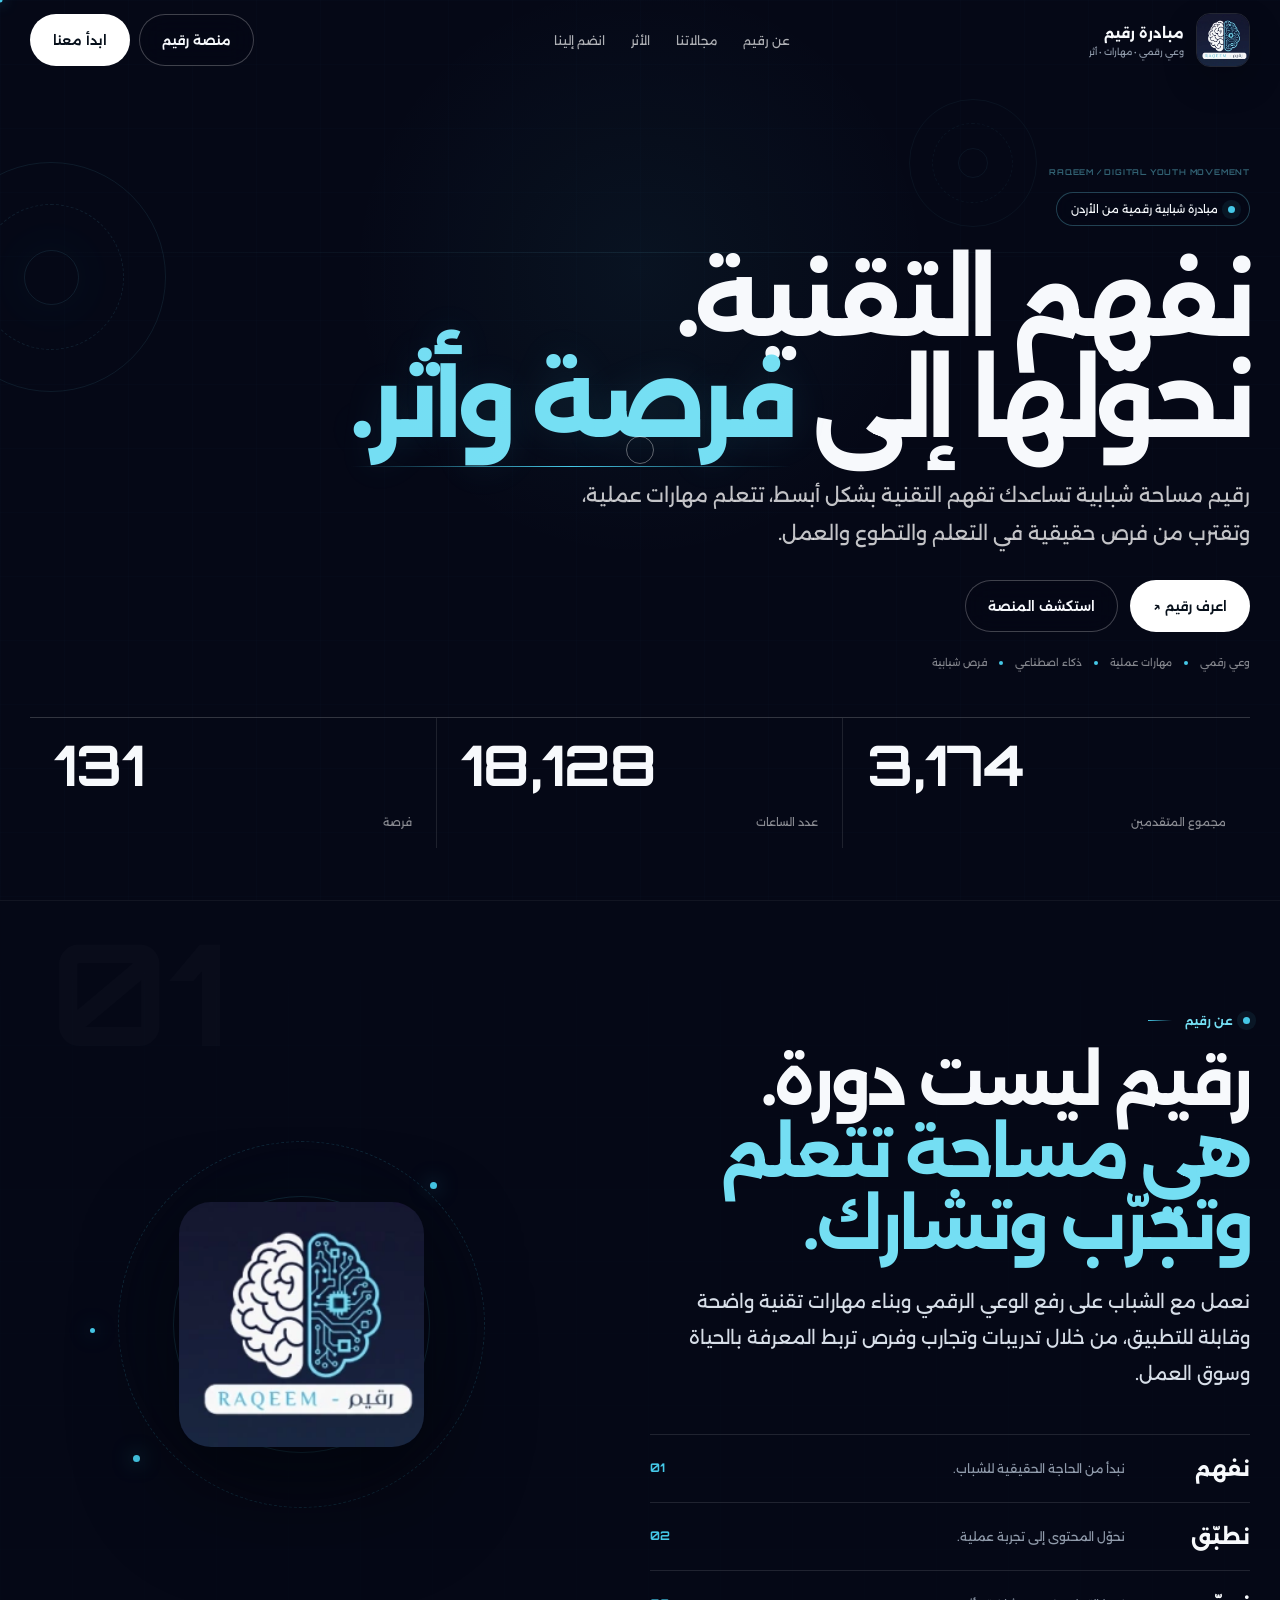
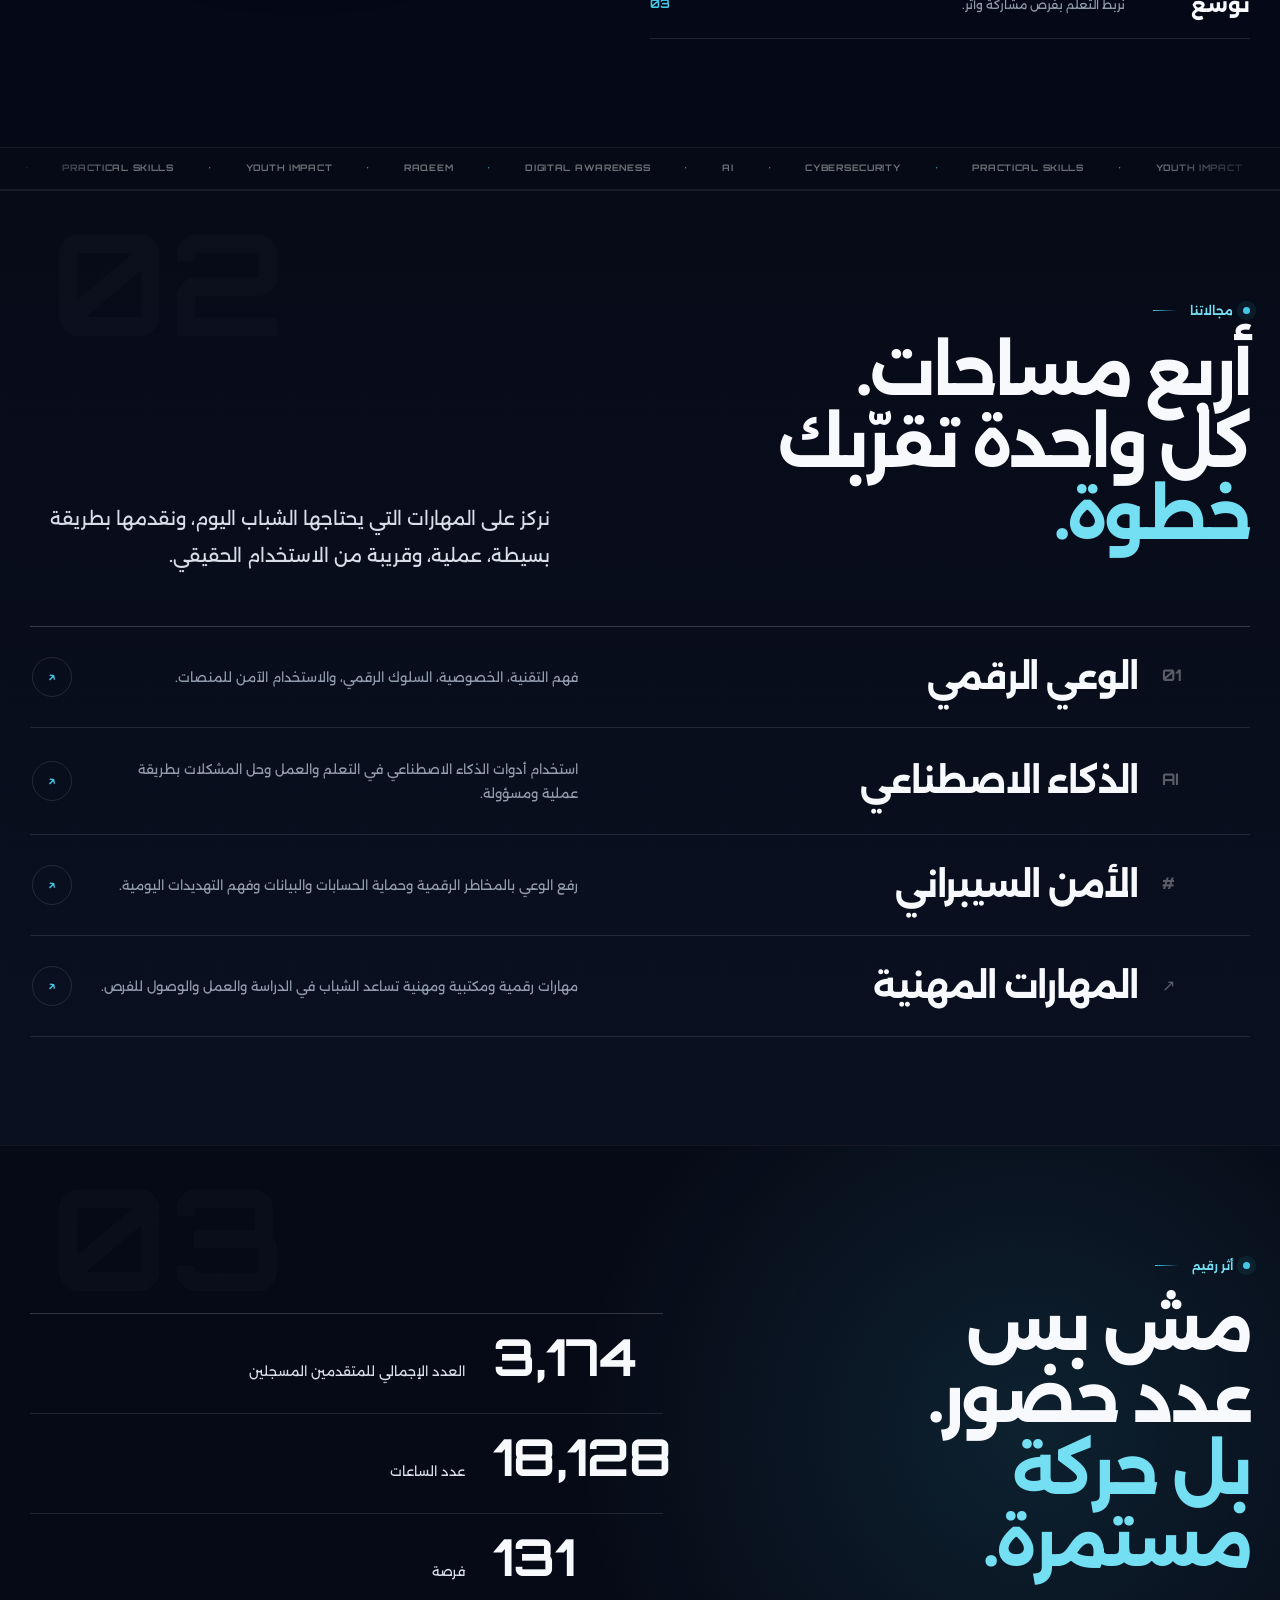
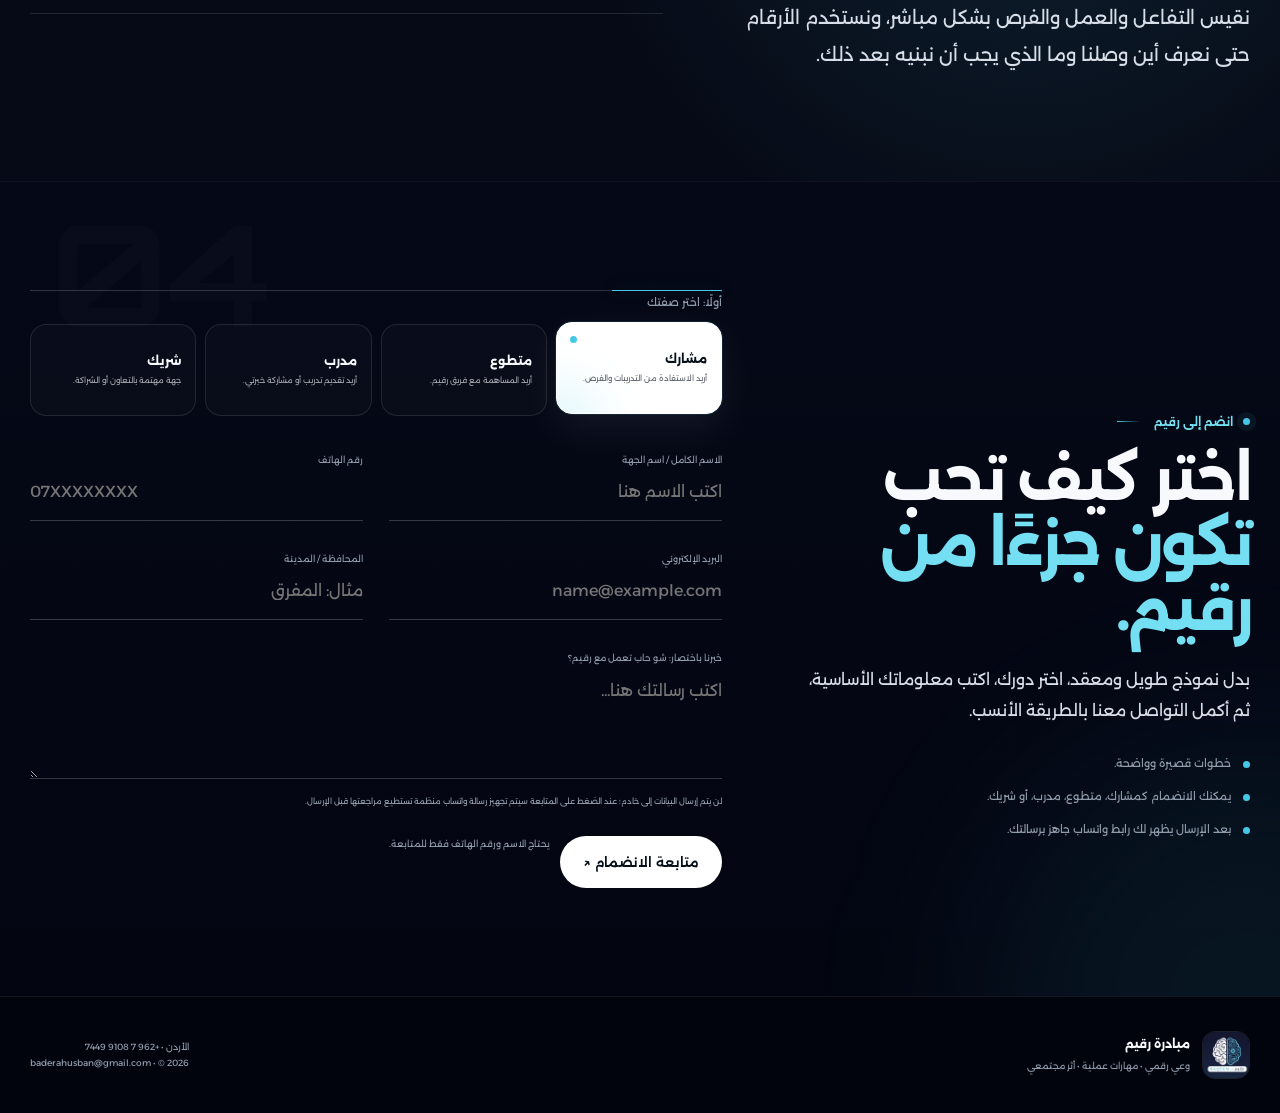
==== commit f13ac436: "Add files via upload" ====
--- a/index.html
+++ b/index.html
@@ -1,1464 +1,1943 @@
-<!DOCTYPE html>
+<!doctype html>
 <html lang="ar" dir="rtl">
 <head>
-  <meta charset="UTF-8" />
-  <meta name="viewport" content="width=device-width, initial-scale=1.0" />
-  <meta name="description" content="مبادرة رقيم: مساحة شبابية أردنية لتعزيز الوعي الرقمي والمهارات التقنية وصناعة أثر مجتمعي واضح." />
-  <title>مبادرة رقيم | أثر رقمي واضح</title>
-
-  <link rel="preconnect" href="https://fonts.googleapis.com">
-  <link rel="preconnect" href="https://fonts.gstatic.com" crossorigin>
-  <link href="https://fonts.googleapis.com/css2?family=Cairo:wght@400;500;600;700;800;900&display=swap" rel="stylesheet">
-  <link rel="stylesheet" href="https://cdnjs.cloudflare.com/ajax/libs/font-awesome/6.5.2/css/all.min.css" />
-
-  <style>
-    :root {
-      --navy: #161a34;
-      --navy-2: #20264a;
-      --cyan: #78b8cf;
-      --cyan-soft: #e9f7fb;
-      --white: #ffffff;
-      --bg: #f6f9fd;
-      --text: #151935;
-      --muted: #657286;
-      --line: #e3ebf3;
-      --shadow: 0 18px 45px rgba(22, 26, 52, 0.10);
-      --radius: 24px;
-      --container: 1120px;
-    }
-
-    * {
-      margin: 0;
-      padding: 0;
-      box-sizing: border-box;
-    }
-
-    html {
-      scroll-behavior: smooth;
-      scroll-padding-top: 96px;
-    }
-
-    body {
-      font-family: "Cairo", system-ui, sans-serif;
-      background: var(--bg);
-      color: var(--text);
-      line-height: 1.8;
-      overflow-x: hidden;
-    }
-
-    a {
-      color: inherit;
-      text-decoration: none;
-    }
-
-    img {
-      max-width: 100%;
-      display: block;
-    }
-
-    .container {
-      width: min(var(--container), calc(100% - 40px));
-      margin-inline: auto;
-    }
-
-    .section {
-      padding: 86px 0;
-    }
-
-    .section-head {
-      max-width: 680px;
-      margin: 0 auto 38px;
-      text-align: center;
-    }
-
-    .eyebrow {
-      display: inline-flex;
-      align-items: center;
-      gap: 8px;
-      padding: 7px 14px;
-      border-radius: 999px;
-      background: var(--cyan-soft);
-      color: var(--navy);
-      font-size: 0.92rem;
-      font-weight: 800;
-      margin-bottom: 14px;
-    }
-
-    h1, h2, h3 {
-      color: var(--navy);
-      line-height: 1.35;
-    }
-
-    .section-head h2 {
-      font-size: clamp(1.8rem, 3vw, 2.7rem);
-      font-weight: 900;
-      margin-bottom: 10px;
-    }
-
-    .section-head p {
-      color: var(--muted);
-      font-size: 1.08rem;
-    }
-
-    .btn {
-      display: inline-flex;
-      align-items: center;
-      justify-content: center;
-      gap: 10px;
-      min-height: 52px;
-      padding: 13px 24px;
-      border: 0;
-      border-radius: 16px;
-      font-family: inherit;
-      font-size: 1rem;
-      font-weight: 900;
-      cursor: pointer;
-      transition: 0.25s ease;
-    }
-
-    .btn-primary {
-      background: var(--cyan);
-      color: var(--navy);
-      box-shadow: 0 14px 28px rgba(120, 184, 207, 0.28);
-    }
-
-    .btn-primary:hover {
-      transform: translateY(-3px);
-      filter: brightness(1.04);
-    }
-
-    .btn-dark {
-      background: var(--navy);
-      color: var(--white);
-    }
-
-    .btn-dark:hover {
-      transform: translateY(-3px);
-      background: var(--navy-2);
-    }
-
-    .btn-light {
-      background: rgba(255, 255, 255, 0.12);
-      color: var(--white);
-      border: 1px solid rgba(255, 255, 255, 0.22);
-      backdrop-filter: blur(12px);
-    }
-
-    .btn-light:hover {
-      background: var(--white);
-      color: var(--navy);
-      transform: translateY(-3px);
-    }
-
-    /* Header */
-    .site-header {
-      position: fixed;
-      inset: 0 0 auto 0;
-      z-index: 1000;
-      background: rgba(255, 255, 255, 0.88);
-      backdrop-filter: blur(18px);
-      border-bottom: 1px solid rgba(227, 235, 243, 0.85);
-    }
-
-    .nav-wrap {
-      height: 78px;
-      display: flex;
-      align-items: center;
-      justify-content: space-between;
-      gap: 20px;
-    }
-
-    .brand {
-      display: flex;
-      align-items: center;
-      gap: 12px;
-      min-width: max-content;
-    }
-
-    .brand img {
-      width: 54px;
-      height: 54px;
-      object-fit: contain;
-      border-radius: 16px;
-      background: var(--white);
-      padding: 6px;
-      box-shadow: 0 8px 22px rgba(22, 26, 52, 0.08);
-    }
-
-    .brand strong {
-      display: block;
-      font-size: 1.05rem;
-      font-weight: 900;
-      color: var(--navy);
-    }
-
-    .brand span {
-      display: block;
-      margin-top: -3px;
-      color: var(--muted);
-      font-size: 0.82rem;
-      font-weight: 700;
-    }
-
-    .main-nav {
-      display: flex;
-      align-items: center;
-      gap: 20px;
-      font-weight: 800;
-      color: var(--navy);
-    }
-
-    .main-nav a:not(.btn) {
-      position: relative;
-      font-size: 0.98rem;
-    }
-
-    .main-nav a:not(.btn)::after {
-      content: "";
-      position: absolute;
-      right: 0;
-      bottom: -8px;
-      width: 0;
-      height: 3px;
-      border-radius: 999px;
-      background: var(--cyan);
-      transition: 0.25s ease;
-    }
-
-    .main-nav a:hover::after {
-      width: 100%;
-    }
-
-    .menu-toggle {
-      display: none;
-      width: 46px;
-      height: 46px;
-      border: 0;
-      border-radius: 14px;
-      background: var(--navy);
-      color: var(--white);
-      font-size: 1.2rem;
-      cursor: pointer;
-    }
-
-    /* Hero */
-    .hero {
-      position: relative;
-      min-height: 86vh;
-      display: grid;
-      align-items: center;
-      padding: 130px 0 80px;
-      background:
-        linear-gradient(135deg, rgba(11, 16, 38, 0.94), rgba(22, 26, 52, 0.78)),
-        url("https://nahno-new.s3.eu-west-3.amazonaws.com/ngo/photo-260226194225B0p9E.png") center / cover no-repeat;
-      overflow: hidden;
-    }
-
-    .hero::before {
-      content: "";
-      position: absolute;
-      inset: 0;
-      background-image:
-        linear-gradient(rgba(120, 184, 207, 0.08) 1px, transparent 1px),
-        linear-gradient(90deg, rgba(120, 184, 207, 0.08) 1px, transparent 1px);
-      background-size: 42px 42px;
-      mask-image: linear-gradient(to bottom, rgba(0,0,0,0.8), transparent 92%);
-    }
-
-    .hero-grid {
-      position: relative;
-      z-index: 1;
-      display: grid;
-      grid-template-columns: 1.05fr 0.95fr;
-      gap: 54px;
-      align-items: center;
-    }
-
-    .hero-copy {
-      color: var(--white);
-    }
-
-    .hero-copy .eyebrow {
-      background: rgba(255, 255, 255, 0.10);
-      color: var(--white);
-      border: 1px solid rgba(120, 184, 207, 0.45);
-    }
-
-    .hero h1 {
-      color: var(--white);
-      font-size: clamp(2.3rem, 5vw, 4.6rem);
-      font-weight: 900;
-      margin-bottom: 18px;
-      letter-spacing: -0.8px;
-    }
-
-    .hero h1 span {
-      color: var(--cyan);
-    }
-
-    .hero p {
-      max-width: 680px;
-      color: rgba(255, 255, 255, 0.82);
-      font-size: clamp(1.05rem, 2vw, 1.28rem);
-      margin-bottom: 28px;
-    }
-
-    .hero-actions {
-      display: flex;
-      flex-wrap: wrap;
-      gap: 12px;
-      margin-bottom: 26px;
-    }
-
-    .mini-points {
-      display: flex;
-      flex-wrap: wrap;
-      gap: 10px;
-    }
-
-    .mini-points span {
-      display: inline-flex;
-      align-items: center;
-      gap: 8px;
-      color: rgba(255, 255, 255, 0.88);
-      font-weight: 800;
-      font-size: 0.95rem;
-    }
-
-    .mini-points i {
-      color: var(--cyan);
-    }
-
-    .hero-card {
-      background: rgba(255, 255, 255, 0.10);
-      border: 1px solid rgba(255, 255, 255, 0.18);
-      box-shadow: var(--shadow);
-      border-radius: 34px;
-      padding: 28px;
-      backdrop-filter: blur(18px);
-      color: var(--white);
-    }
-
-    .hero-logo {
-      width: 92px;
-      height: 92px;
-      margin-bottom: 22px;
-      border-radius: 26px;
-      background: var(--white);
-      padding: 12px;
-    }
-
-    .hero-card h2 {
-      color: var(--white);
-      font-size: 1.55rem;
-      font-weight: 900;
-      margin-bottom: 10px;
-    }
-
-    .hero-card p {
-      font-size: 1rem;
-      margin: 0 0 22px;
-      color: rgba(255, 255, 255, 0.74);
-    }
-
-    .focus-list {
-      display: grid;
-      gap: 12px;
-    }
-
-    .focus-item {
-      display: flex;
-      align-items: center;
-      gap: 12px;
-      padding: 14px;
-      border-radius: 18px;
-      background: rgba(255, 255, 255, 0.10);
-      border: 1px solid rgba(255, 255, 255, 0.08);
-      font-weight: 800;
-    }
-
-    .focus-item i {
-      width: 38px;
-      height: 38px;
-      display: grid;
-      place-items: center;
-      border-radius: 13px;
-      background: rgba(120, 184, 207, 0.18);
-      color: var(--cyan);
-    }
-
-    /* About */
-    .about-box {
-      display: grid;
-      grid-template-columns: 0.9fr 1.1fr;
-      gap: 34px;
-      align-items: stretch;
-    }
-
-    .about-panel,
-    .note-panel {
-      background: var(--white);
-      border: 1px solid var(--line);
-      border-radius: var(--radius);
-      box-shadow: var(--shadow);
-      padding: 32px;
-    }
-
-    .about-panel h2 {
-      font-size: clamp(1.7rem, 3vw, 2.4rem);
-      font-weight: 900;
-      margin-bottom: 14px;
-    }
-
-    .about-panel p {
-      color: var(--muted);
-      font-size: 1.08rem;
-      margin-bottom: 18px;
-    }
-
-    .about-kpis {
-      display: grid;
-      grid-template-columns: repeat(3, 1fr);
-      gap: 12px;
-      margin-top: 22px;
-    }
-
-    .about-kpis div {
-      background: var(--bg);
-      border: 1px solid var(--line);
-      border-radius: 18px;
-      padding: 16px;
-    }
-
-    .about-kpis strong {
-      display: block;
-      color: var(--navy);
-      font-size: 1.2rem;
-      font-weight: 900;
-    }
-
-    .about-kpis span {
-      color: var(--muted);
-      font-size: 0.9rem;
-      font-weight: 700;
-    }
-
-    .note-panel {
-      background:
-        linear-gradient(180deg, rgba(120, 184, 207, 0.10), transparent 55%),
-        var(--white);
-    }
-
-    .note-panel h3 {
-      font-size: 1.25rem;
-      font-weight: 900;
-      margin-bottom: 18px;
-    }
-
-    .note-grid {
-      display: grid;
-      gap: 14px;
-    }
-
-    .note {
-      display: grid;
-      grid-template-columns: 44px 1fr;
-      gap: 13px;
-      align-items: start;
-      padding: 15px;
-      background: rgba(255, 255, 255, 0.75);
-      border: 1px solid var(--line);
-      border-radius: 18px;
-    }
-
-    .note i {
-      width: 44px;
-      height: 44px;
-      display: grid;
-      place-items: center;
-      border-radius: 15px;
-      background: var(--navy);
-      color: var(--cyan);
-    }
-
-    .note strong {
-      display: block;
-      color: var(--navy);
-      font-size: 1rem;
-      font-weight: 900;
-      margin-bottom: 2px;
-    }
-
-    .note span {
-      color: var(--muted);
-      font-size: 0.94rem;
-      font-weight: 600;
-    }
-
-    /* Stats */
-    .stats {
-      background: var(--navy);
-      color: var(--white);
-      border-radius: 36px;
-      padding: 44px;
-      box-shadow: var(--shadow);
-      position: relative;
-      overflow: hidden;
-    }
-
-    .stats::before {
-      content: "";
-      position: absolute;
-      width: 360px;
-      height: 360px;
-      border-radius: 50%;
-      left: -140px;
-      top: -180px;
-      background: rgba(120, 184, 207, 0.22);
-      filter: blur(4px);
-    }
-
-    .stats-head {
-      position: relative;
-      z-index: 1;
-      display: flex;
-      align-items: end;
-      justify-content: space-between;
-      gap: 20px;
-      margin-bottom: 30px;
-    }
-
-    .stats-head h2 {
-      color: var(--white);
-      font-size: clamp(1.8rem, 3vw, 2.6rem);
-      font-weight: 900;
-    }
-
-    .stats-head p {
-      max-width: 460px;
-      color: rgba(255, 255, 255, 0.70);
-      font-weight: 600;
-    }
-
-    .stats-grid {
-      position: relative;
-      z-index: 1;
-      display: grid;
-      grid-template-columns: repeat(4, 1fr);
-      gap: 14px;
-    }
-
-    .stat-card {
-      padding: 24px;
-      min-height: 150px;
-      border-radius: 24px;
-      background: rgba(255, 255, 255, 0.08);
-      border: 1px solid rgba(255, 255, 255, 0.12);
-    }
-
-    .stat-number {
-      direction: ltr;
-      text-align: right;
-      color: var(--cyan);
-      font-size: clamp(2rem, 4vw, 3.1rem);
-      font-weight: 900;
-      line-height: 1;
-      margin-bottom: 14px;
-    }
-
-    .stat-card p {
-      color: rgba(255, 255, 255, 0.82);
-      font-weight: 800;
-      font-size: 1rem;
-    }
-
-    /* Tracks */
-    .cards-grid {
-      display: grid;
-      grid-template-columns: repeat(4, 1fr);
-      gap: 16px;
-    }
-
-    .card {
-      background: var(--white);
-      border: 1px solid var(--line);
-      border-radius: var(--radius);
-      padding: 26px;
-      box-shadow: 0 12px 32px rgba(22, 26, 52, 0.06);
-      transition: 0.25s ease;
-      min-height: 230px;
-    }
-
-    .card:hover {
-      transform: translateY(-6px);
-      box-shadow: var(--shadow);
-    }
-
-    .card-icon {
-      width: 54px;
-      height: 54px;
-      display: grid;
-      place-items: center;
-      border-radius: 18px;
-      background: var(--cyan-soft);
-      color: var(--navy);
-      font-size: 1.35rem;
-      margin-bottom: 18px;
-    }
-
-    .card h3 {
-      font-size: 1.14rem;
-      font-weight: 900;
-      margin-bottom: 8px;
-    }
-
-    .card p {
-      color: var(--muted);
-      font-size: 0.98rem;
-    }
-
-    /* Method */
-    .method {
-      background: var(--white);
-      border-top: 1px solid var(--line);
-      border-bottom: 1px solid var(--line);
-    }
-
-    .steps {
-      display: grid;
-      grid-template-columns: repeat(3, 1fr);
-      gap: 16px;
-    }
-
-    .step {
-      background: var(--bg);
-      border: 1px solid var(--line);
-      border-radius: var(--radius);
-      padding: 26px;
-    }
-
-    .step-number {
-      width: 42px;
-      height: 42px;
-      display: grid;
-      place-items: center;
-      border-radius: 14px;
-      background: var(--navy);
-      color: var(--cyan);
-      font-weight: 900;
-      margin-bottom: 15px;
-      direction: ltr;
-    }
-
-    .step h3 {
-      font-size: 1.16rem;
-      font-weight: 900;
-      margin-bottom: 8px;
-    }
-
-    .step p {
-      color: var(--muted);
-      font-size: 0.98rem;
-    }
-
-    /* Join */
-    .join-box {
-      display: grid;
-      grid-template-columns: 0.9fr 1.1fr;
-      gap: 24px;
-      align-items: start;
-    }
-
-    .join-aside {
-      background: var(--navy);
-      color: var(--white);
-      border-radius: 32px;
-      padding: 34px;
-      position: sticky;
-      top: 100px;
-      box-shadow: var(--shadow);
-    }
-
-    .join-aside h2 {
-      color: var(--white);
-      font-size: 2rem;
-      font-weight: 900;
-      margin-bottom: 12px;
-    }
-
-    .join-aside p {
-      color: rgba(255, 255, 255, 0.75);
-      margin-bottom: 22px;
-    }
-
-    .join-list {
-      display: grid;
-      gap: 10px;
-    }
-
-    .join-list li {
-      list-style: none;
-      display: flex;
-      align-items: center;
-      gap: 10px;
-      font-weight: 800;
-      color: rgba(255, 255, 255, 0.86);
-    }
-
-    .join-list i {
-      color: var(--cyan);
-    }
-
-    .form-card {
-      background: var(--white);
-      border: 1px solid var(--line);
-      border-radius: 32px;
-      padding: 32px;
-      box-shadow: var(--shadow);
-    }
-
-    .form-grid {
-      display: grid;
-      grid-template-columns: 1fr 1fr;
-      gap: 16px;
-    }
-
-    .field {
-      margin-bottom: 16px;
-    }
-
-    .field.full {
-      grid-column: 1 / -1;
-    }
-
-    label {
-      display: block;
-      color: var(--navy);
-      font-weight: 900;
-      margin-bottom: 8px;
-      font-size: 0.96rem;
-    }
-
-    input,
-    select,
-    textarea {
-      width: 100%;
-      border: 1px solid var(--line);
-      background: var(--bg);
-      border-radius: 16px;
-      padding: 15px 16px;
-      color: var(--text);
-      font-family: inherit;
-      font-size: 1rem;
-      transition: 0.2s ease;
-    }
-
-    textarea {
-      min-height: 124px;
-      resize: vertical;
-    }
-
-    input:focus,
-    select:focus,
-    textarea:focus {
-      outline: none;
-      border-color: var(--cyan);
-      box-shadow: 0 0 0 4px rgba(120, 184, 207, 0.18);
-      background: var(--white);
-    }
-
-    .success-msg {
-      display: none;
-      padding: 26px;
-      border-radius: 22px;
-      background: #ecfdf5;
-      border: 1px solid #bbf7d0;
-      color: #166534;
-      text-align: center;
-      margin-bottom: 20px;
-      font-weight: 800;
-    }
-
-    .success-msg i {
-      display: block;
-      font-size: 2.4rem;
-      margin-bottom: 10px;
-    }
-
-    /* Footer */
-    .footer {
-      background: var(--navy);
-      color: var(--white);
-      padding: 56px 0 24px;
-    }
-
-    .footer-grid {
-      display: grid;
-      grid-template-columns: 1.2fr 0.8fr 0.8fr;
-      gap: 28px;
-      padding-bottom: 34px;
-      border-bottom: 1px solid rgba(255, 255, 255, 0.10);
-      margin-bottom: 22px;
-    }
-
-    .footer-logo {
-      display: flex;
-      align-items: center;
-      gap: 14px;
-      margin-bottom: 14px;
-    }
-
-    .footer-logo img {
-      width: 58px;
-      height: 58px;
-      object-fit: contain;
-      border-radius: 18px;
-      background: var(--white);
-      padding: 7px;
-    }
-
-    .footer p,
-    .footer a,
-    .footer li {
-      color: rgba(255, 255, 255, 0.72);
-      font-weight: 600;
-    }
-
-    .footer h3 {
-      color: var(--white);
-      font-size: 1.1rem;
-      margin-bottom: 14px;
-    }
-
-    .footer ul {
-      list-style: none;
-      display: grid;
-      gap: 9px;
-    }
-
-    .socials {
-      display: flex;
-      gap: 10px;
-      margin-top: 18px;
-    }
-
-    .socials a {
-      width: 42px;
-      height: 42px;
-      display: grid;
-      place-items: center;
-      border-radius: 14px;
-      background: rgba(255, 255, 255, 0.09);
-      color: var(--white);
-    }
-
-    .socials a:hover {
-      background: var(--cyan);
-      color: var(--navy);
-    }
-
-    .copyright {
-      text-align: center;
-      color: rgba(255, 255, 255, 0.50);
-      font-size: 0.95rem;
-    }
-
-    .back-top {
-      position: fixed;
-      left: 18px;
-      bottom: 18px;
-      z-index: 900;
-      width: 48px;
-      height: 48px;
-      border: 0;
-      border-radius: 17px;
-      background: var(--navy);
-      color: var(--white);
-      box-shadow: var(--shadow);
-      cursor: pointer;
-      opacity: 0;
-      visibility: hidden;
-      transform: translateY(10px);
-      transition: 0.25s ease;
-    }
-
-    .back-top.show {
-      opacity: 1;
-      visibility: visible;
-      transform: translateY(0);
-    }
-
-    .reveal {
-      opacity: 0;
-      transform: translateY(18px);
-      transition: 0.7s ease;
-    }
-
-    .reveal.active {
-      opacity: 1;
-      transform: translateY(0);
-    }
-
-    @media (max-width: 1024px) {
-      .hero-grid,
-      .about-box,
-      .join-box {
-        grid-template-columns: 1fr;
-      }
-
-      .hero-card,
-      .join-aside {
-        position: static;
-      }
-
-      .cards-grid,
-      .stats-grid {
-        grid-template-columns: repeat(2, 1fr);
-      }
-
-      .footer-grid {
-        grid-template-columns: 1fr;
-      }
-    }
-
-    @media (max-width: 820px) {
-      .menu-toggle {
-        display: grid;
-        place-items: center;
-      }
-
-      .main-nav {
-        position: fixed;
-        top: 78px;
-        right: 20px;
-        left: 20px;
-        display: grid;
-        gap: 0;
-        background: var(--white);
-        border: 1px solid var(--line);
-        border-radius: 22px;
-        box-shadow: var(--shadow);
-        overflow: hidden;
-        opacity: 0;
-        visibility: hidden;
-        transform: translateY(-12px);
-        transition: 0.25s ease;
-      }
-
-      .main-nav.active {
-        opacity: 1;
-        visibility: visible;
-        transform: translateY(0);
-      }
-
-      .main-nav a {
-        padding: 15px 18px;
-        border-bottom: 1px solid var(--line);
-      }
-
-      .main-nav a::after {
-        display: none;
-      }
-
-      .main-nav .btn {
-        margin: 14px;
-      }
-
-      .hero {
-        min-height: auto;
-        padding: 116px 0 62px;
-      }
-
-      .hero-actions .btn {
-        width: 100%;
-      }
-
-      .section {
-        padding: 64px 0;
-      }
-
-      .about-kpis,
-      .steps,
-      .form-grid {
-        grid-template-columns: 1fr;
-      }
-
-      .stats {
-        padding: 28px;
-        border-radius: 28px;
-      }
-
-      .stats-head {
-        display: grid;
-        gap: 10px;
-      }
-    }
-
-    @media (max-width: 560px) {
-      .container {
-        width: min(100% - 28px, var(--container));
-      }
-
-      .brand span {
-        display: none;
-      }
-
-      .brand img {
-        width: 48px;
-        height: 48px;
-      }
-
-      .hero h1 {
-        font-size: 2.25rem;
-      }
-
-      .cards-grid,
-      .stats-grid {
-        grid-template-columns: 1fr;
-      }
-
-      .stat-card {
-        min-height: auto;
-      }
-
-      .about-panel,
-      .note-panel,
-      .form-card,
-      .join-aside {
-        padding: 24px;
-        border-radius: 24px;
-      }
-    }
-  </style>
+<meta charset="utf-8">
+<meta name="viewport" content="width=device-width,initial-scale=1,viewport-fit=cover">
+<meta name="theme-color" content="#070b18">
+<meta name="description" content="رقيم — مبادرة شبابية رقمية من الأردن. نبني وعيًا رقميًا، مهارات عملية، وفرصًا تقرّب الشباب من التقنية وسوق العمل.">
+<title>رقيم | التقنية لما تتحول إلى أثر</title>
+
+<link rel="preconnect" href="https://fonts.googleapis.com">
+<link rel="preconnect" href="https://fonts.gstatic.com" crossorigin>
+<link href="https://fonts.googleapis.com/css2?family=Alexandria:wght@400;500;600;700&display=swap" rel="stylesheet">
+
+<style>
+@font-face{
+  font-family:"Geist Pixel Circle";
+  src:url("[data-uri]") format("woff2");
+  font-display:swap;
+  font-weight:400;
+}
+:root{
+  --bg:#050816;
+  --bg-2:#080d1d;
+  --surface:#0d1426;
+  --surface-2:#111a2f;
+  --cyan:#45c8e7;
+  --cyan-2:#74def3;
+  --white:#fff;
+  --text:#f7f9fc;
+  --soft:#d7dee8;
+  --muted:#909bab;
+  --line:rgba(255,255,255,.11);
+  --line-2:rgba(255,255,255,.18);
+  --glass:rgba(6,10,24,.72);
+  --max:1220px;
+  --radius:24px;
+  --ease:cubic-bezier(.22,1,.36,1);
+  --font:"Alexandria",system-ui,sans-serif;
+  --pixel:"Geist Pixel Circle",ui-monospace,monospace;
+}
+*{box-sizing:border-box}
+html{scroll-behavior:smooth;background:var(--bg)}
+body{margin:0;background:var(--bg);color:var(--text);font-family:var(--font);-webkit-font-smoothing:antialiased;overflow-x:hidden}
+body.lock{overflow:hidden}
+a{color:inherit;text-decoration:none}
+button,input,select,textarea{font:inherit}
+button{color:inherit}
+img{display:block;max-width:100%}
+::selection{background:var(--cyan);color:#061019}
+:focus-visible{outline:2px solid var(--cyan);outline-offset:4px}
+.hidden{display:none!important}
+.container{width:min(calc(100% - 40px),var(--max));margin:auto}
+.pixel{font-family:var(--pixel);direction:ltr}
+.cyan{color:var(--cyan-2)}
+.section{position:relative;padding:108px 0;border-top:1px solid rgba(255,255,255,.05);overflow:hidden}
+.section::before{
+  content:"";position:absolute;inset:0;pointer-events:none;opacity:.28;
+  background-image:linear-gradient(rgba(69,200,231,.026) 1px,transparent 1px),linear-gradient(90deg,rgba(69,200,231,.026) 1px,transparent 1px);
+  background-size:72px 72px;
+  mask-image:linear-gradient(to bottom,transparent,#000 16%,#000 84%,transparent)
+}
+.section-inner{position:relative;z-index:2}
+.kicker{display:inline-flex;align-items:center;gap:10px;margin-bottom:18px;color:var(--cyan-2);font-size:12px;font-weight:600}
+.kicker::before{content:"";width:7px;height:7px;border-radius:50%;background:var(--cyan);box-shadow:0 0 0 6px rgba(69,200,231,.08)}
+h1,h2,h3,p{margin-top:0}
+.title{margin:0 0 22px;font-size:clamp(39px,5.2vw,74px);line-height:1.08;letter-spacing:-.045em}
+.lead{max-width:720px;margin:0;color:var(--soft);font-size:clamp(15px,1.45vw,19px);line-height:1.95}
+.btn{min-height:52px;padding:0 22px;border-radius:999px;border:1px solid transparent;display:inline-flex;align-items:center;justify-content:center;gap:9px;cursor:pointer;font-size:13px;font-weight:600;background:none;transition:.25s ease}
+.btn:hover{transform:translateY(-2px)}
+.btn-primary{background:#fff;color:#07101b}
+.btn-primary:hover{background:var(--cyan-2)}
+.btn-ghost{border-color:rgba(255,255,255,.24);background:rgba(5,8,22,.22);backdrop-filter:blur(12px)}
+.btn-ghost:hover{border-color:var(--cyan)}
+.btn-cyan{background:var(--cyan);color:#061019}
+.btn-cyan:hover{background:var(--cyan-2)}
+.reveal{opacity:0;transform:translateY(24px);filter:blur(4px);transition:opacity .8s var(--ease),transform .8s var(--ease),filter .8s var(--ease)}
+.reveal.in{opacity:1;transform:none;filter:none}
+
+/* Header */
+.header{position:fixed;inset:0 0 auto;z-index:80;border-bottom:1px solid transparent;transition:.35s ease}
+.header.scrolled,.academy-mode .header{background:rgba(5,8,22,.76);backdrop-filter:blur(18px);border-bottom-color:rgba(255,255,255,.08)}
+.header-inner{min-height:80px;display:flex;align-items:center;justify-content:space-between;gap:22px}
+.brand{display:flex;align-items:center;gap:12px;flex:0 0 auto}
+.brand img{width:54px;height:54px;object-fit:cover;border-radius:14px;border:1px solid rgba(255,255,255,.12);box-shadow:0 14px 34px rgba(0,0,0,.22)}
+.brand strong{display:block;font-size:14px;margin-bottom:4px}
+.brand span{display:block;color:var(--muted);font-size:9px}
+.nav{display:flex;align-items:center;gap:26px;color:rgba(255,255,255,.68);font-size:12px}
+.nav a{position:relative;transition:.2s}
+.nav a:hover,.nav a.active{color:#fff}
+.nav a.active::after{content:"";position:absolute;right:50%;bottom:-14px;width:5px;height:5px;border-radius:50%;background:var(--cyan);transform:translateX(50%)}
+.header-actions{display:flex;align-items:center;gap:9px}
+.menu-btn{display:none;width:48px;height:48px;border-radius:50%;border:1px solid rgba(255,255,255,.17);background:rgba(5,8,22,.62);cursor:pointer;align-items:center;justify-content:center;flex-direction:column;gap:5px}
+.menu-btn i{width:18px;height:1.5px;background:#fff}
+
+/* Mobile menu */
+.mobile-menu{position:fixed;inset:0;z-index:100;background:rgba(3,6,17,.985);backdrop-filter:blur(20px);padding:20px;display:grid;grid-template-rows:auto 1fr auto;opacity:0;pointer-events:none;transition:opacity .28s ease}
+.mobile-menu.open{opacity:1;pointer-events:auto}
+.mobile-top{display:flex;align-items:center;justify-content:space-between}
+.mobile-top img{width:56px;border-radius:15px}
+.close-btn{width:48px;height:48px;border-radius:50%;border:1px solid var(--line-2);background:transparent;font-size:22px;cursor:pointer}
+.mobile-links{align-self:center;display:grid;gap:15px}
+.mobile-links a,.mobile-links button{border:0;background:none;text-align:right;padding:0;font:inherit;color:#fff;font-size:clamp(30px,8.6vw,44px);font-weight:700;letter-spacing:-.04em;cursor:pointer}
+.mobile-foot{color:var(--muted);font-size:9px}
+
+/* Hero */
+.hero{min-height:100vh;min-height:100dvh;position:relative;overflow:hidden;display:grid;align-items:end;background:#050816}
+.hero-video{position:absolute;inset:0;width:100%;height:100%;object-fit:cover;z-index:0;pointer-events:none;filter:saturate(.82) contrast(1.06)}
+.hero::before{content:"";position:absolute;inset:0;z-index:1;background:linear-gradient(90deg,rgba(5,8,22,.94),rgba(5,8,22,.56) 48%,rgba(5,8,22,.16)),linear-gradient(to top,rgba(5,8,22,.98),rgba(5,8,22,.12) 62%,rgba(5,8,22,.46))}
+.hero::after{content:"";position:absolute;inset:0;z-index:1;background-image:linear-gradient(rgba(69,200,231,.038) 1px,transparent 1px),linear-gradient(90deg,rgba(69,200,231,.038) 1px,transparent 1px);background-size:64px 64px;opacity:.36}
+.hero-inner{position:relative;z-index:2;padding:145px 0 28px}
+.hero-copy{max-width:980px;padding-bottom:48px}
+.hero-badge{display:inline-flex;align-items:center;gap:10px;border:1px solid rgba(112,221,243,.28);background:rgba(5,8,22,.32);backdrop-filter:blur(12px);padding:9px 14px;border-radius:999px;font-size:11px;margin-bottom:24px}
+.hero-badge i{width:7px;height:7px;border-radius:50%;background:var(--cyan);box-shadow:0 0 0 6px rgba(69,200,231,.08);animation:pulse 2.1s ease-in-out infinite}
+@keyframes pulse{50%{box-shadow:0 0 0 12px rgba(69,200,231,0)}}
+.hero h1{margin:0 0 25px;font-size:clamp(53px,7.8vw,108px);line-height:1.01;letter-spacing:-.06em}
+.hero-line{display:block;opacity:0;transform:translateY(28px);filter:blur(8px);animation:heroIn .95s var(--ease) forwards}
+.hero-line:nth-child(2){animation-delay:.12s}
+@keyframes heroIn{to{opacity:1;transform:none;filter:none}}
+.hero p{max-width:720px;margin:0 0 28px;color:rgba(255,255,255,.76);font-size:clamp(16px,1.55vw,20px);line-height:1.9}
+.hero-actions{display:flex;gap:12px;flex-wrap:wrap}
+.hero-tags{display:flex;align-items:center;gap:12px;flex-wrap:wrap;margin-top:24px;color:rgba(255,255,255,.5);font-size:10px}
+.hero-tags i{width:4px;height:4px;border-radius:50%;background:var(--cyan)}
+.metrics{display:grid;grid-template-columns:repeat(3,1fr);border-top:1px solid rgba(255,255,255,.18)}
+.metric{padding:26px 24px 18px}
+.metric+.metric{border-right:1px solid rgba(255,255,255,.1)}
+.metric strong{display:block;font-family:var(--pixel);direction:ltr;font-size:clamp(38px,4.4vw,62px);font-weight:400;line-height:1;margin-bottom:10px}
+.metric span{color:rgba(255,255,255,.53);font-size:11px}
+
+/* Intro */
+.intro-layout{display:grid;grid-template-columns:1.05fr .95fr;gap:78px;align-items:center}
+.logo-orbit{min-height:430px;display:grid;place-items:center;position:relative}
+.logo-orbit::before,.logo-orbit::after{content:"";position:absolute;border:1px solid rgba(69,200,231,.16);border-radius:50%;animation:spin 22s linear infinite}
+.logo-orbit::before{width:365px;height:365px;border-style:dashed}.logo-orbit::after{width:255px;height:255px;animation-direction:reverse;animation-duration:16s}
+@keyframes spin{to{transform:rotate(360deg)}}
+.logo-orbit img{width:min(245px,72%);border-radius:32px;position:relative;z-index:1;box-shadow:0 35px 100px rgba(0,0,0,.34)}
+.logo-orbit i{position:absolute;width:7px;height:7px;border-radius:50%;background:var(--cyan);box-shadow:0 0 20px rgba(69,200,231,.6)}
+.logo-orbit .a{top:17%;right:25%}.logo-orbit .b{bottom:18%;left:19%}.logo-orbit .c{top:51%;left:11%;width:5px;height:5px}
+.story-lines{margin-top:42px;border-top:1px solid var(--line)}
+.story-line{display:grid;grid-template-columns:105px 1fr auto;gap:20px;align-items:center;padding:21px 0;border-bottom:1px solid var(--line)}
+.story-line strong{font-size:21px}.story-line p{margin:0;color:var(--muted);font-size:12px}.story-line b{font-family:var(--pixel);font-weight:400;color:var(--cyan);font-size:12px}
+
+/* Tracks */
+.tracks{background:linear-gradient(180deg,#070b18,#0a1020)}
+.section-head{display:flex;justify-content:space-between;gap:44px;align-items:end;margin-bottom:52px}
+.section-head .lead{max-width:520px}
+.track-list{border-top:1px solid var(--line-2)}
+.track{display:grid;grid-template-columns:88px minmax(220px,1fr) minmax(330px,.9fr) 42px;gap:24px;align-items:center;padding:29px 0;border-bottom:1px solid var(--line);transition:.28s var(--ease)}
+.track:hover{padding-inline:12px;background:linear-gradient(90deg,transparent,rgba(69,200,231,.035))}
+.track-code{font-family:var(--pixel);direction:ltr;color:rgba(255,255,255,.33);font-size:16px}
+.track h3{margin:0;font-size:clamp(25px,2.7vw,38px);letter-spacing:-.035em;transition:.25s}
+.track p{margin:0;color:var(--muted);font-size:13px;line-height:1.85;transition:.25s}
+.track-arrow{width:40px;height:40px;border-radius:50%;border:1px solid var(--line);display:grid;place-items:center;color:var(--cyan);transition:.25s}
+.track:hover h3{color:var(--cyan-2);transform:translateX(-5px)}.track:hover p{color:var(--soft)}.track:hover .track-arrow{background:var(--cyan);border-color:var(--cyan);color:#061019;transform:rotate(-45deg)}
+
+/* Impact */
+.impact{background:radial-gradient(circle at 80% 45%,rgba(69,200,231,.12),transparent 28rem),#060a16}
+.impact-layout{display:grid;grid-template-columns:.9fr 1.1fr;gap:70px;align-items:center}
+.impact-list{border-top:1px solid var(--line-2)}
+.impact-row{display:grid;grid-template-columns:170px 1fr;gap:28px;align-items:baseline;padding:24px 0;border-bottom:1px solid var(--line)}
+.impact-row strong{font-family:var(--pixel);direction:ltr;text-align:left;font-size:clamp(34px,4vw,54px);font-weight:400}
+.impact-row span{font-size:13px;color:var(--soft)}
+
+/* Platform */
+.platform{background:#050817}
+.platform-layout{display:grid;grid-template-columns:.92fr 1.08fr;gap:58px;align-items:center}
+.platform-card{border:1px solid rgba(255,255,255,.12);border-radius:28px;padding:17px;background:linear-gradient(180deg,rgba(255,255,255,.04),rgba(255,255,255,.015));box-shadow:0 45px 120px rgba(0,0,0,.34);position:relative;overflow:hidden}
+.platform-card::before{content:"";position:absolute;left:-40px;top:-50px;width:220px;height:220px;border-radius:50%;background:rgba(69,200,231,.09);filter:blur(55px)}
+.platform-top{position:relative;z-index:1;display:flex;align-items:center;justify-content:space-between;padding:3px 4px 17px;border-bottom:1px solid var(--line)}
+.platform-brand{display:flex;align-items:center;gap:10px;font-size:11px;font-weight:600}.platform-brand img{width:38px;height:38px;border-radius:10px}
+.platform-status{font-family:var(--pixel);direction:ltr;color:var(--cyan);font-size:9px}
+.platform-feature{position:relative;z-index:1;aspect-ratio:16/8.7;margin-top:14px;border-radius:18px;overflow:hidden;border:1px solid var(--line);background:linear-gradient(to top,rgba(5,8,22,.96),rgba(5,8,22,.08) 65%),radial-gradient(circle at 70% 35%,rgba(69,200,231,.2),transparent 30%),#111a2f;display:flex;align-items:end;padding:22px}
+.platform-feature::after{content:"▶";position:absolute;left:22px;top:22px;width:46px;height:46px;border-radius:50%;display:grid;place-items:center;background:#fff;color:#07101b;font-size:14px}
+.platform-feature h3{margin:0 0 7px;font-size:23px}.platform-feature p{margin:0;color:var(--muted);font-size:10px}
+.platform-mini-grid{display:grid;grid-template-columns:repeat(3,1fr);gap:10px;margin-top:10px}.platform-mini{height:90px;border:1px solid var(--line);border-radius:14px;background:rgba(255,255,255,.025);padding:12px;display:flex;align-items:end;font-size:9px;color:var(--soft)}
+.platform-note{margin-top:24px;padding-top:20px;border-top:1px solid var(--line);display:flex;gap:12px;align-items:flex-start;color:var(--muted);font-size:11px;line-height:1.8}
+.platform-note i{width:7px;height:7px;margin-top:7px;flex:0 0 auto;border-radius:50%;background:var(--cyan);box-shadow:0 0 14px rgba(69,200,231,.55)}
+
+/* Join */
+.join{background:linear-gradient(180deg,#050816,#030611)}
+.join-layout{display:grid;grid-template-columns:.8fr 1.2fr;gap:66px;align-items:start}
+.join-copy{position:sticky;top:120px}
+.join-copy .title{font-size:clamp(38px,4.7vw,66px)}
+.join-copy .lead{font-size:16px}
+.join-points{display:grid;gap:13px;margin-top:28px}
+.join-point{display:flex;gap:12px;align-items:flex-start;color:var(--muted);font-size:11px;line-height:1.8}
+.join-point i{width:7px;height:7px;border-radius:50%;background:var(--cyan);margin-top:7px;flex:0 0 auto}
+.join-form-wrap{border-top:1px solid var(--line-2)}
+.join-role-title{padding-top:4px;margin-bottom:15px;color:var(--muted);font-size:11px}
+.role-grid{display:grid;grid-template-columns:repeat(4,1fr);gap:9px;margin-bottom:28px}
+.role-btn{min-height:92px;border:1px solid var(--line);background:rgba(255,255,255,.02);border-radius:16px;padding:14px;text-align:right;cursor:pointer;transition:.22s ease;position:relative}
+.role-btn:hover{border-color:rgba(69,200,231,.34);background:rgba(69,200,231,.03)}
+.role-btn.active{background:#fff;color:#07101b;border-color:#fff}
+.role-btn.active::after{content:"";position:absolute;top:13px;left:13px;width:7px;height:7px;border-radius:50%;background:var(--cyan)}
+.role-btn strong{display:block;font-size:12px;margin-bottom:6px}.role-btn span{display:block;font-size:8px;line-height:1.6;opacity:.62}
+.form-grid{display:grid;grid-template-columns:1fr 1fr;gap:22px 26px}
+.field{position:relative;padding-top:10px}
+.field.full{grid-column:1/-1}
+.field label{display:block;color:var(--muted);font-size:9px;margin-bottom:8px}
+.field input,.field textarea,.field select{width:100%;border:0;border-bottom:1px solid rgba(255,255,255,.2);background:transparent;color:#fff;min-height:48px;padding:0 0 10px;outline:0;border-radius:0}
+.field textarea{min-height:108px;resize:vertical;padding-top:10px}
+.field input:focus,.field textarea:focus,.field select:focus{border-color:var(--cyan)}
+.field select option{color:#111}
+.form-hint{margin-top:12px;color:var(--muted);font-size:8px;line-height:1.7}
+.form-actions{display:flex;gap:10px;align-items:center;flex-wrap:wrap;margin-top:28px}
+.form-status{font-size:9px;color:var(--muted)}
+.join-success{display:none;border:1px solid rgba(69,200,231,.25);border-radius:20px;background:rgba(69,200,231,.04);padding:25px}
+.join-success.show{display:block}
+.join-success h3{margin:0 0 8px;font-size:22px}.join-success p{margin:0 0 18px;color:var(--muted);font-size:11px;line-height:1.8}
+.success-actions{display:flex;gap:9px;flex-wrap:wrap}
+
+/* Footer */
+.footer{background:#02040d;border-top:1px solid rgba(255,255,255,.08);padding:34px 0}
+.footer-inner{display:flex;justify-content:space-between;align-items:center;gap:24px}
+.footer-brand{display:flex;align-items:center;gap:12px}.footer-brand img{width:48px;height:48px;border-radius:13px;border:1px solid var(--line)}
+.footer-brand strong{display:block;font-size:12px;margin-bottom:3px}.footer-brand span,.footer-meta{font-size:9px;color:var(--muted);line-height:1.8}
+
+/* Academy */
+.academy-view{min-height:100vh;background:radial-gradient(circle at 85% 5%,rgba(69,200,231,.08),transparent 27rem),#050816;padding-top:80px}
+.academy-shell{width:min(calc(100% - 34px),1360px);margin:auto;padding:28px 0 38px}
+.academy-top{display:grid;grid-template-columns:auto minmax(260px,1fr) auto;align-items:center;gap:18px;padding-bottom:20px}
+.academy-label{font-family:var(--pixel);direction:ltr;color:var(--cyan);font-size:9px;margin-bottom:5px}.academy-title{margin:0;font-size:clamp(26px,3vw,38px);letter-spacing:-.04em}
+.search-wrap{position:relative;max-width:620px;width:100%;justify-self:center}
+.search{width:100%;height:52px;border-radius:999px;border:1px solid var(--line-2);background:rgba(255,255,255,.035);color:#fff;padding:0 45px 0 18px;outline:0;font-size:12px}
+.search:focus{border-color:rgba(69,200,231,.55)}
+.search-mark{position:absolute;right:17px;top:50%;transform:translateY(-50%);font-size:14px;opacity:.6}
+.academy-tabs{display:flex;gap:8px;overflow:auto;padding-bottom:18px;scrollbar-width:none}.academy-tabs::-webkit-scrollbar{display:none}
+.academy-tab{flex:0 0 auto;min-height:40px;padding:0 15px;border-radius:999px;border:1px solid var(--line);background:rgba(255,255,255,.025);color:rgba(255,255,255,.65);font-size:10px;font-weight:600;cursor:pointer}
+.academy-tab.active,.academy-tab:hover{color:#fff;border-color:rgba(69,200,231,.35);background:rgba(69,200,231,.08)}
+.academy-state{min-height:260px;border:1px dashed rgba(255,255,255,.14);border-radius:22px;display:grid;place-items:center;text-align:center;padding:35px;color:var(--muted)}
+.spinner{width:34px;height:34px;border-radius:50%;border:2px solid rgba(255,255,255,.12);border-top-color:var(--cyan);animation:spin .8s linear infinite;margin:0 auto 15px}
+.state-title{color:#fff;font-size:14px;margin-bottom:7px}.state-copy{font-size:9px;line-height:1.8;max-width:480px}
+.academy-hero{min-height:430px;border:1px solid var(--line);border-radius:28px;overflow:hidden;position:relative;display:grid;align-items:end;background:#0e1628;box-shadow:0 40px 120px rgba(0,0,0,.3)}
+.academy-hero-bg{position:absolute;inset:0;width:100%;height:100%;object-fit:cover;filter:saturate(.82) contrast(1.05)}
+.academy-hero-overlay{position:absolute;inset:0;background:linear-gradient(90deg,rgba(5,8,22,.96),rgba(5,8,22,.58) 52%,rgba(5,8,22,.2)),linear-gradient(to top,rgba(5,8,22,.97),transparent 65%)}
+.academy-hero-content{position:relative;z-index:1;max-width:760px;padding:clamp(28px,5vw,58px)}
+.featured-tag{display:inline-flex;align-items:center;gap:8px;padding:7px 11px;border-radius:999px;border:1px solid rgba(112,221,243,.25);background:rgba(5,8,22,.4);color:var(--cyan-2);font-size:9px;margin-bottom:16px}
+.featured-tag i{width:6px;height:6px;border-radius:50%;background:var(--cyan)}
+.academy-hero h2{margin:0 0 13px;font-size:clamp(30px,4.6vw,62px);line-height:1.14;letter-spacing:-.045em}
+.academy-meta{display:flex;gap:12px;flex-wrap:wrap;color:rgba(255,255,255,.55);font-size:9px;margin-bottom:21px}
+.academy-actions{display:flex;gap:9px;flex-wrap:wrap}
+.academy-stats{display:grid;grid-template-columns:repeat(4,1fr);margin:14px 0 38px;border:1px solid var(--line);border-radius:20px;overflow:hidden;background:rgba(255,255,255,.018)}
+.academy-stat{padding:18px 20px}.academy-stat+.academy-stat{border-right:1px solid var(--line)}
+.academy-stat strong{display:block;font-family:var(--pixel);direction:ltr;font-size:27px;font-weight:400;margin-bottom:6px}.academy-stat span{font-size:9px;color:var(--muted)}
+.library-head{display:flex;justify-content:space-between;gap:24px;align-items:end;margin-bottom:20px}.library-head h2{margin:0 0 7px;font-size:clamp(26px,3.4vw,42px)}.library-head p{margin:0;color:var(--muted);font-size:10px}
+.count-label{font-family:var(--pixel);direction:ltr;color:var(--cyan);font-size:9px}
+.chips{display:flex;gap:8px;overflow:auto;padding-bottom:4px;margin-bottom:19px;scrollbar-width:none}.chips::-webkit-scrollbar{display:none}
+.chip{flex:0 0 auto;min-height:38px;padding:0 14px;border-radius:999px;border:1px solid var(--line);background:transparent;color:rgba(255,255,255,.62);cursor:pointer;font-size:9px;font-weight:600}
+.chip.active,.chip:hover{color:#fff;border-color:rgba(69,200,231,.35);background:rgba(69,200,231,.08)}
+.video-grid{display:grid;grid-template-columns:repeat(4,minmax(0,1fr));gap:14px}
+.video-card{min-width:0;border:1px solid var(--line);border-radius:18px;background:rgba(255,255,255,.022);overflow:hidden;cursor:pointer;transition:.25s var(--ease)}
+.video-card:hover{transform:translateY(-5px);border-color:rgba(69,200,231,.28);background:rgba(69,200,231,.025)}
+.thumb{aspect-ratio:16/9;position:relative;overflow:hidden;background:#11192b}.thumb img{width:100%;height:100%;object-fit:cover;transition:.45s var(--ease)}.video-card:hover .thumb img{transform:scale(1.035)}
+.play{position:absolute;left:12px;bottom:12px;width:40px;height:40px;border-radius:50%;display:grid;place-items:center;background:#fff;color:#07101b;font-size:11px}
+.channel-tag{position:absolute;top:10px;right:10px;padding:5px 8px;border-radius:999px;background:rgba(5,8,22,.72);border:1px solid rgba(255,255,255,.1);color:rgba(255,255,255,.78);font-size:7px}
+.video-info{padding:14px}.video-cat{font-family:var(--pixel);direction:ltr;color:var(--cyan);font-size:7px;margin-bottom:7px}.video-title{margin:0 0 9px;font-size:12px;line-height:1.75;font-weight:600;display:-webkit-box;-webkit-box-orient:vertical;-webkit-line-clamp:2;overflow:hidden;min-height:42px}.video-meta{display:flex;justify-content:space-between;gap:10px;color:var(--muted);font-size:7px}
+.load-more{display:flex;justify-content:center;margin-top:24px}
+.academy-footer{margin-top:42px;padding-top:20px;border-top:1px solid var(--line);display:flex;justify-content:space-between;gap:18px;color:var(--muted);font-size:9px}
+
+/* Player */
+.player{position:fixed;inset:0;z-index:200;display:grid;place-items:center;padding:22px;background:rgba(2,4,12,.94);backdrop-filter:blur(18px);opacity:0;pointer-events:none;transition:.25s}
+.player.open{opacity:1;pointer-events:auto}
+.player-shell{width:min(1120px,100%);max-height:calc(100vh - 44px);overflow:auto;border:1px solid rgba(255,255,255,.14);background:#070b18;border-radius:24px;box-shadow:0 50px 160px rgba(0,0,0,.6)}
+.player-top{display:flex;align-items:center;justify-content:space-between;gap:20px;padding:14px 16px;border-bottom:1px solid var(--line);background:rgba(7,11,24,.94);position:sticky;top:0;z-index:2}
+.player-brand{display:flex;align-items:center;gap:9px;font-size:10px;font-weight:600}.player-brand img{width:34px;height:34px;border-radius:10px}
+.player-frame{aspect-ratio:16/9;background:#000}.player-frame iframe{width:100%;height:100%;border:0}
+.player-details{display:grid;grid-template-columns:1fr auto;gap:24px;align-items:end;padding:24px}.player-details h2{margin:0 0 10px;font-size:clamp(23px,3vw,38px);line-height:1.4}.player-meta{display:flex;gap:12px;flex-wrap:wrap;color:var(--muted);font-size:9px}
+
+/* Responsive */
+@media(max-width:1020px){
+  .nav,.desktop{display:none}
+  .menu-btn{display:flex}
+  .intro-layout,.impact-layout,.platform-layout,.join-layout{grid-template-columns:1fr;gap:44px}
+  .logo-orbit{order:-1;min-height:380px}
+  .section-head{display:block}.section-head .lead{max-width:720px}
+  .track{grid-template-columns:64px 1fr 42px}.track p{grid-column:2/4}
+  .join-copy{position:relative;top:0}
+  .video-grid{grid-template-columns:repeat(3,minmax(0,1fr))}
+}
+@media(max-width:760px){
+  .container{width:min(calc(100% - 28px),var(--max))}
+  .header-inner{min-height:72px}.brand img{width:50px;height:50px}.brand span{display:none}
+  .section{padding:82px 0}
+  .hero-inner{padding-top:126px}.hero-copy{padding-bottom:38px}.hero h1{font-size:clamp(45px,12.5vw,70px)}.hero p{font-size:14px}
+  .hero-actions .btn{width:100%}
+  .metrics{grid-template-columns:1fr}.metric+.metric{border-right:0;border-top:1px solid rgba(255,255,255,.1)}
+  .logo-orbit::before{width:300px;height:300px}.logo-orbit::after{width:215px;height:215px}
+  .story-line{grid-template-columns:82px 1fr auto;gap:12px}
+  .track{grid-template-columns:48px 1fr 40px;padding:22px 0}.track h3{font-size:23px}.track-code{font-size:12px}
+  .impact-row{grid-template-columns:118px 1fr;gap:18px}
+  .platform-mini-grid{grid-template-columns:1fr 1fr}.platform-mini:last-child{display:none}
+  .role-grid{grid-template-columns:1fr 1fr}
+  .form-grid{grid-template-columns:1fr}.field.full{grid-column:auto}
+  .academy-view{padding-top:72px}.academy-shell{width:min(calc(100% - 20px),1360px);padding-top:18px}
+  .academy-top{grid-template-columns:1fr auto;gap:10px}.search-wrap{grid-column:1/3;grid-row:2}.academy-top .btn{font-size:0;width:48px;padding:0}.academy-top .btn::after{content:"↩";font-size:16px}
+  .academy-hero{min-height:420px;border-radius:22px}.academy-hero-content{padding:27px 22px}.academy-hero h2{font-size:clamp(29px,9vw,44px)}
+  .academy-stats{grid-template-columns:1fr 1fr}.academy-stat:nth-child(3),.academy-stat:nth-child(4){border-top:1px solid var(--line)}.academy-stat:nth-child(odd){border-right:0}.academy-stat:nth-child(even){border-right:1px solid var(--line)}
+  .video-grid{grid-template-columns:1fr 1fr;gap:10px}.video-info{padding:11px}.video-title{font-size:10px;min-height:38px}
+  .player{padding:8px}.player-shell{border-radius:18px;max-height:calc(100vh - 16px)}.player-details{grid-template-columns:1fr;padding:18px}
+  .footer-inner{flex-direction:column;align-items:flex-start}
+}
+@media(max-width:460px){
+  .video-grid{grid-template-columns:1fr}
+  .role-grid{grid-template-columns:1fr}
+}
+@media(prefers-reduced-motion:reduce){
+  html{scroll-behavior:auto}
+  *,*::before,*::after{animation-duration:.01ms!important;animation-iteration-count:1!important;transition-duration:.01ms!important}
+  .reveal{opacity:1;transform:none;filter:none}
+}
+
+/* =========================
+   PREMIUM MOTION / VISUAL FX
+========================= */
+:root{
+  --mouse-x:50vw;
+  --mouse-y:30vh;
+  --scroll-progress:0%;
+}
+body::before{
+  content:"";
+  position:fixed;
+  inset:0;
+  z-index:999;
+  pointer-events:none;
+  background:
+    radial-gradient(440px circle at var(--mouse-x) var(--mouse-y),
+      rgba(69,200,231,.055),
+      transparent 66%);
+  mix-blend-mode:screen;
+}
+.scroll-progress{
+  position:fixed;
+  top:0;right:0;
+  z-index:500;
+  width:var(--scroll-progress);
+  height:2px;
+  background:linear-gradient(90deg,rgba(69,200,231,.15),var(--cyan-2));
+  box-shadow:0 0 18px rgba(69,200,231,.55);
+  pointer-events:none;
+}
+.hero-fx{
+  position:absolute;
+  inset:0;
+  z-index:1;
+  pointer-events:none;
+  overflow:hidden;
+}
+.hero-orb{
+  position:absolute;
+  width:clamp(160px,18vw,310px);
+  aspect-ratio:1;
+  border-radius:50%;
+  border:1px solid rgba(112,221,243,.11);
+  opacity:.8;
+}
+.hero-orb::before,.hero-orb::after{
+  content:"";
+  position:absolute;
+  border-radius:50%;
+  inset:18%;
+  border:1px dashed rgba(112,221,243,.13);
+}
+.hero-orb::after{
+  inset:38%;
+  border-style:solid;
+  box-shadow:0 0 70px rgba(69,200,231,.08);
+}
+.hero-orb.one{
+  left:-5vw;
+  top:18%;
+  animation:orbFloatA 12s ease-in-out infinite;
+}
+.hero-orb.two{
+  right:19%;
+  top:11%;
+  width:clamp(90px,10vw,170px);
+  opacity:.45;
+  animation:orbFloatB 15s ease-in-out infinite;
+}
+@keyframes orbFloatA{
+  50%{transform:translate3d(18px,-18px,0) rotate(14deg)}
+}
+@keyframes orbFloatB{
+  50%{transform:translate3d(-12px,22px,0) rotate(-18deg)}
+}
+.hero-scan{
+  position:absolute;
+  left:0;right:0;
+  height:1px;
+  top:28%;
+  background:linear-gradient(90deg,transparent,rgba(112,221,243,.4),transparent);
+  opacity:.23;
+  animation:scanLine 7s ease-in-out infinite;
+}
+@keyframes scanLine{
+  0%,100%{transform:translateY(-70px);opacity:0}
+  18%,72%{opacity:.23}
+  50%{transform:translateY(43vh)}
+}
+.hero-copy{position:relative}
+.hero-copy::before{
+  content:"RAQEEM / DIGITAL YOUTH MOVEMENT";
+  display:block;
+  width:max-content;
+  max-width:100%;
+  margin-bottom:15px;
+  font-family:var(--pixel);
+  direction:ltr;
+  font-size:8px;
+  letter-spacing:.1em;
+  color:rgba(112,221,243,.42);
+}
+.hero h1 .cyan{
+  position:relative;
+  text-shadow:0 0 38px rgba(69,200,231,.11);
+}
+.hero h1 .cyan::after{
+  content:"";
+  position:absolute;
+  right:0;bottom:-5px;
+  width:100%;height:1px;
+  background:linear-gradient(90deg,transparent,var(--cyan),transparent);
+  transform:scaleX(0);
+  transform-origin:right;
+  animation:headlineLine 1.1s var(--ease) .85s forwards;
+}
+@keyframes headlineLine{to{transform:scaleX(1)}}
+.metric{
+  overflow:hidden;
+  position:relative;
+  transition:background .3s ease;
+}
+.metric::before{
+  content:"";
+  position:absolute;
+  inset:auto 12% 0;
+  height:1px;
+  background:linear-gradient(90deg,transparent,var(--cyan),transparent);
+  transform:scaleX(0);
+  transition:transform .45s var(--ease);
+}
+.metric:hover{background:rgba(69,200,231,.025)}
+.metric:hover::before{transform:scaleX(1)}
+.metric strong{
+  transition:transform .35s var(--ease),color .35s ease,text-shadow .35s ease;
+}
+.metric:hover strong{
+  transform:translateY(-4px);
+  color:var(--cyan-2);
+  text-shadow:0 0 24px rgba(69,200,231,.18);
+}
+.fx-marquee{
+  position:relative;
+  overflow:hidden;
+  border-top:1px solid rgba(255,255,255,.07);
+  border-bottom:1px solid rgba(255,255,255,.07);
+  background:#060a17;
+}
+.fx-marquee::before,.fx-marquee::after{
+  content:"";
+  position:absolute;top:0;bottom:0;width:120px;z-index:2;pointer-events:none;
+}
+.fx-marquee::before{right:0;background:linear-gradient(90deg,transparent,#060a17)}
+.fx-marquee::after{left:0;background:linear-gradient(270deg,transparent,#060a17)}
+.fx-marquee-track{
+  display:flex;
+  width:max-content;
+  gap:34px;
+  align-items:center;
+  padding:16px 0;
+  animation:marqueeMove 28s linear infinite;
+  font-family:var(--pixel);
+  direction:ltr;
+  font-size:9px;
+  color:rgba(255,255,255,.42);
+  letter-spacing:.08em;
+}
+.fx-marquee-track b{
+  color:var(--cyan);
+  font-weight:400;
+}
+@keyframes marqueeMove{
+  to{transform:translateX(50%)}
+}
+.track{
+  --spot-x:50%;
+  --spot-y:50%;
+  position:relative;
+  isolation:isolate;
+}
+.track::before{
+  content:"";
+  position:absolute;
+  inset:0;
+  z-index:-1;
+  opacity:0;
+  background:radial-gradient(260px circle at var(--spot-x) var(--spot-y),rgba(69,200,231,.07),transparent 65%);
+  transition:opacity .3s ease;
+}
+.track:hover::before{opacity:1}
+.track-arrow{
+  box-shadow:inset 0 0 0 0 rgba(69,200,231,.2);
+}
+.track:hover .track-arrow{
+  box-shadow:0 0 28px rgba(69,200,231,.16);
+}
+.logo-orbit{
+  perspective:900px;
+  transform-style:preserve-3d;
+}
+.logo-orbit img{
+  transition:transform .18s ease-out,filter .35s ease;
+  filter:drop-shadow(0 18px 32px rgba(0,0,0,.25));
+}
+.logo-orbit:hover img{
+  filter:drop-shadow(0 24px 38px rgba(69,200,231,.12));
+}
+.logo-orbit::after{
+  box-shadow:0 0 90px rgba(69,200,231,.035);
+}
+.join{
+  position:relative;
+}
+.join::after{
+  content:"";
+  position:absolute;
+  width:520px;height:520px;
+  border-radius:50%;
+  right:-230px;bottom:-270px;
+  background:rgba(69,200,231,.08);
+  filter:blur(95px);
+  pointer-events:none;
+}
+.join-form-wrap{
+  position:relative;
+}
+.join-form-wrap::before{
+  content:"";
+  position:absolute;
+  top:-1px;right:0;
+  width:110px;height:1px;
+  background:var(--cyan);
+  box-shadow:0 0 18px rgba(69,200,231,.35);
+}
+.role-btn{
+  overflow:hidden;
+}
+.role-btn::before{
+  content:"";
+  position:absolute;
+  width:100px;height:100px;
+  border-radius:50%;
+  left:-50px;bottom:-65px;
+  background:rgba(69,200,231,.12);
+  filter:blur(20px);
+  opacity:0;
+  transition:.3s ease;
+}
+.role-btn:hover::before,.role-btn.active::before{opacity:1}
+.role-btn.active{
+  box-shadow:0 14px 40px rgba(255,255,255,.07),0 0 0 1px rgba(69,200,231,.12);
+  transform:translateY(-2px);
+}
+.field input,.field textarea{
+  transition:border-color .25s ease,transform .25s ease;
+}
+.field input:focus,.field textarea:focus{
+  transform:translateY(-2px);
+}
+.btn{
+  position:relative;
+  overflow:hidden;
+}
+.btn::after{
+  content:"";
+  position:absolute;
+  top:-50%;left:-75%;
+  width:45%;height:200%;
+  transform:rotate(20deg);
+  background:linear-gradient(90deg,transparent,rgba(255,255,255,.3),transparent);
+  transition:left .55s var(--ease);
+  pointer-events:none;
+}
+.btn:hover::after{left:130%}
+.section .kicker{
+  position:relative;
+}
+.section .kicker::after{
+  content:"";
+  width:24px;height:1px;
+  background:linear-gradient(90deg,var(--cyan),transparent);
+  margin-right:3px;
+}
+.section-title-number{
+  position:absolute;
+  left:4vw;top:40px;
+  font-family:var(--pixel);
+  direction:ltr;
+  font-size:clamp(60px,11vw,150px);
+  line-height:1;
+  color:rgba(255,255,255,.018);
+  pointer-events:none;
+  user-select:none;
+}
+.cursor-dot,.cursor-ring{
+  position:fixed;
+  top:0;left:0;
+  z-index:1000;
+  pointer-events:none;
+  border-radius:50%;
+  transform:translate(-50%,-50%);
+  opacity:0;
+}
+.cursor-dot{
+  width:5px;height:5px;background:var(--cyan);
+  box-shadow:0 0 14px rgba(69,200,231,.8);
+}
+.cursor-ring{
+  width:28px;height:28px;
+  border:1px solid rgba(255,255,255,.36);
+  transition:width .2s ease,height .2s ease,border-color .2s ease;
+}
+body.cursor-on .cursor-dot,body.cursor-on .cursor-ring{opacity:1}
+body.cursor-hover .cursor-ring{
+  width:42px;height:42px;border-color:rgba(112,221,243,.65);
+}
+.page-transition{
+  position:fixed;
+  inset:0;
+  z-index:150;
+  background:#050816;
+  pointer-events:none;
+  transform:scaleY(0);
+  transform-origin:bottom;
+}
+.page-transition.run{
+  animation:viewWipe .72s var(--ease);
+}
+@keyframes viewWipe{
+  0%{transform:scaleY(0);transform-origin:bottom}
+  48%{transform:scaleY(1);transform-origin:bottom}
+  52%{transform:scaleY(1);transform-origin:top}
+  100%{transform:scaleY(0);transform-origin:top}
+}
+@media(max-width:760px){
+  body::before{display:none}
+  .fx-marquee-track{animation-duration:22s}
+  .section-title-number{left:12px;top:28px}
+}
+@media(pointer:coarse),(prefers-reduced-motion:reduce){
+  .cursor-dot,.cursor-ring{display:none!important}
+  .hero-orb,.hero-scan,.fx-marquee-track{animation:none!important}
+  body::before{display:none}
+}
+
+
+/* =========================
+   TEXT / MENU OVERLAP FIXES
+========================= */
+html, body{
+  max-width:100%;
+}
+body{
+  overflow-wrap:break-word;
+  word-break:normal;
+}
+h1,h2,h3,p,a,button,label,span,strong{
+  word-break:normal;
+  overflow-wrap:break-word;
+}
+.hero h1,
+.title,
+.academy-hero h2,
+.player-details h2{
+  text-wrap:balance;
+}
+.lead,
+.hero p,
+.track p,
+.join-copy p,
+.platform-note,
+.story-line p{
+  text-wrap:pretty;
+}
+.header-inner,
+.brand,
+.nav,
+.header-actions,
+.hero-copy,
+.intro-layout > *,
+.section-head > *,
+.impact-layout > *,
+.join-layout > *,
+.academy-top > *,
+.library-head > *,
+.player-details > *{
+  min-width:0;
+}
+.brand strong,
+.brand span{
+  white-space:nowrap;
+}
+.btn{
+  white-space:normal;
+  text-align:center;
+  line-height:1.45;
+}
+.nav a{
+  white-space:nowrap;
+}
+
+/* Mobile dropdown / hamburger menu */
+.mobile-menu{
+  overflow-y:auto;
+  overscroll-behavior:contain;
+  -webkit-overflow-scrolling:touch;
+}
+.mobile-links{
+  width:100%;
+  align-self:start;
+  margin:auto 0;
+  padding:34px 0;
+  gap:10px;
+}
+.mobile-links a,
+.mobile-links button{
+  display:block;
+  width:100%;
+  padding:8px 2px;
+  line-height:1.28;
+  white-space:normal;
+  overflow-wrap:anywhere;
+}
+.mobile-top{
+  position:sticky;
+  top:0;
+  z-index:2;
+  background:linear-gradient(to bottom,rgba(3,6,17,.99) 72%,rgba(3,6,17,0));
+  padding-bottom:14px;
+}
+.mobile-foot{
+  padding-top:14px;
+  padding-bottom:max(8px,env(safe-area-inset-bottom));
+}
+
+/* Academy nav/chips never collide */
+.academy-tabs,
+.chips{
+  display:flex;
+  flex-wrap:nowrap;
+  overflow-x:auto;
+  overflow-y:hidden;
+  scroll-snap-type:x proximity;
+}
+.academy-tab,
+.chip{
+  scroll-snap-align:start;
+  white-space:nowrap;
+}
+.library-head{
+  flex-wrap:wrap;
+}
+.count-label{
+  white-space:nowrap;
+}
+
+/* Join controls */
+.role-btn{
+  min-width:0;
+}
+.role-btn strong,
+.role-btn span{
+  overflow-wrap:break-word;
+}
+.field input,
+.field textarea{
+  font-size:16px; /* prevents iOS zoom and layout jump */
+}
+.form-actions{
+  align-items:flex-start;
+}
+.form-status{
+  line-height:1.7;
+}
+
+/* Cards / metrics */
+.metric strong,
+.impact-row strong,
+.academy-stat strong{
+  white-space:nowrap;
+}
+.video-title{
+  overflow-wrap:anywhere;
+}
+
+/* Safer widths at tablet sizes */
+@media(max-width:1180px){
+  .nav{gap:18px}
+  .header-actions{gap:7px}
+  .brand strong{font-size:13px}
+}
+@media(max-width:1020px){
+  .mobile-links a,
+  .mobile-links button{
+    font-size:clamp(28px,7vw,40px);
+  }
+}
+@media(max-width:760px){
+  .mobile-menu{
+    padding:16px 18px;
+  }
+  .mobile-links{
+    gap:5px;
+    padding:24px 0 30px;
+  }
+  .mobile-links a,
+  .mobile-links button{
+    font-size:clamp(25px,8vw,36px);
+    line-height:1.24;
+    padding:7px 0;
+  }
+
+  .hero h1{
+    font-size:clamp(42px,11.8vw,64px);
+    line-height:1.08;
+    letter-spacing:-.045em;
+  }
+  .title{
+    font-size:clamp(34px,10vw,52px);
+    line-height:1.14;
+    letter-spacing:-.035em;
+  }
+  .academy-hero h2{
+    font-size:clamp(27px,8vw,42px);
+    line-height:1.25;
+  }
+
+  .story-line{
+    grid-template-columns:72px minmax(0,1fr) auto;
+  }
+  .track{
+    grid-template-columns:42px minmax(0,1fr) 38px;
+    gap:12px;
+  }
+  .track p{
+    grid-column:2/4;
+  }
+  .impact-row{
+    grid-template-columns:105px minmax(0,1fr);
+  }
+
+  .role-grid{
+    gap:8px;
+  }
+  .role-btn{
+    min-height:84px;
+    padding:12px;
+  }
+
+  .academy-top{
+    align-items:start;
+  }
+  .academy-tabs{
+    margin-inline:-2px;
+    padding-inline:2px;
+  }
+}
+@media(max-width:430px){
+  .container{
+    width:min(calc(100% - 22px),var(--max));
+  }
+  .brand strong{
+    font-size:12px;
+  }
+  .brand img{
+    width:46px;
+    height:46px;
+  }
+  .hero h1{
+    font-size:clamp(39px,11.4vw,54px);
+  }
+  .hero p,
+  .lead{
+    line-height:1.85;
+  }
+  .mobile-links a,
+  .mobile-links button{
+    font-size:clamp(23px,7.7vw,32px);
+  }
+  .metric{
+    padding-inline:16px;
+  }
+  .metric strong{
+    font-size:clamp(34px,11vw,48px);
+  }
+  .impact-row{
+    grid-template-columns:92px minmax(0,1fr);
+    gap:14px;
+  }
+  .impact-row strong{
+    font-size:30px;
+  }
+  .academy-stats{
+    grid-template-columns:1fr;
+  }
+  .academy-stat,
+  .academy-stat:nth-child(even),
+  .academy-stat:nth-child(odd){
+    border-right:0!important;
+    border-top:1px solid var(--line);
+  }
+  .academy-stat:first-child{
+    border-top:0;
+  }
+}
+
+
+/* =========================
+   MOBILE MENU V2 — PREMIUM DRAWER
+========================= */
+.mobile-menu{
+  position:fixed;
+  inset:0;
+  z-index:100;
+  padding:0;
+  display:block;
+  background:rgba(2,4,12,.58);
+  backdrop-filter:blur(8px);
+  opacity:0;
+  pointer-events:none;
+  transition:opacity .3s ease;
+  overflow:hidden;
+}
+.mobile-menu.open{
+  opacity:1;
+  pointer-events:auto;
+}
+.mobile-panel{
+  position:absolute;
+  top:0;
+  right:0;
+  width:min(430px,92vw);
+  height:100%;
+  min-height:100dvh;
+  padding:18px 18px max(18px,env(safe-area-inset-bottom));
+  background:
+    linear-gradient(180deg,rgba(12,19,36,.985),rgba(4,7,18,.995)),
+    #050816;
+  border-left:1px solid rgba(255,255,255,.09);
+  box-shadow:-30px 0 100px rgba(0,0,0,.5);
+  overflow-y:auto;
+  overscroll-behavior:contain;
+  -webkit-overflow-scrolling:touch;
+  transform:translateX(105%);
+  transition:transform .52s var(--ease);
+}
+.mobile-menu.open .mobile-panel{
+  transform:translateX(0);
+}
+.mobile-panel-glow{
+  position:absolute;
+  width:260px;
+  height:260px;
+  border-radius:50%;
+  top:-110px;
+  left:-110px;
+  background:rgba(69,200,231,.12);
+  filter:blur(70px);
+  pointer-events:none;
+}
+.mobile-top{
+  position:relative;
+  top:auto;
+  padding:0 0 16px;
+  background:none;
+  display:flex;
+  align-items:center;
+  justify-content:space-between;
+  gap:14px;
+  border-bottom:1px solid var(--line);
+}
+.mobile-brand{
+  min-width:0;
+  display:flex;
+  align-items:center;
+  gap:11px;
+}
+.mobile-brand img{
+  width:48px;
+  height:48px;
+  border-radius:13px;
+  border:1px solid var(--line);
+}
+.mobile-brand strong{
+  display:block;
+  font-size:12px;
+  margin-bottom:4px;
+}
+.mobile-brand span{
+  display:block;
+  color:var(--muted);
+  font-size:8px;
+  white-space:normal;
+}
+.mobile-close-x{
+  width:44px;
+  height:44px;
+  flex:0 0 auto;
+  font-size:21px;
+  background:rgba(255,255,255,.025);
+}
+.mobile-close-x:hover{
+  border-color:rgba(69,200,231,.45);
+  background:rgba(69,200,231,.06);
+}
+.mobile-menu-intro{
+  padding:20px 2px 12px;
+}
+.mobile-menu-intro .pixel{
+  color:var(--cyan);
+  font-size:8px;
+  letter-spacing:.08em;
+}
+.mobile-menu-intro p{
+  margin:7px 0 0;
+  color:rgba(255,255,255,.88);
+  font-size:16px;
+  font-weight:600;
+}
+.mobile-links{
+  width:100%;
+  display:grid;
+  gap:5px;
+  padding:6px 0 12px;
+  margin:0;
+}
+.mobile-links a{
+  width:100%;
+  min-height:70px;
+  display:grid;
+  grid-template-columns:34px minmax(0,1fr) 34px;
+  gap:12px;
+  align-items:center;
+  padding:11px 12px;
+  border:1px solid transparent;
+  border-radius:15px;
+  color:rgba(255,255,255,.75);
+  background:transparent;
+  transition:
+    transform .26s var(--ease),
+    color .22s ease,
+    background .22s ease,
+    border-color .22s ease;
+  opacity:0;
+  transform:translateX(20px);
+}
+.mobile-menu.open .mobile-links a{
+  opacity:1;
+  transform:none;
+}
+.mobile-menu.open .mobile-links a:nth-child(1){transition-delay:.07s}
+.mobile-menu.open .mobile-links a:nth-child(2){transition-delay:.10s}
+.mobile-menu.open .mobile-links a:nth-child(3){transition-delay:.13s}
+.mobile-menu.open .mobile-links a:nth-child(4){transition-delay:.16s}
+.mobile-menu.open .mobile-links a:nth-child(5){transition-delay:.19s}
+.mobile-links a:hover,
+.mobile-links a.active{
+  color:#fff;
+  background:rgba(69,200,231,.055);
+  border-color:rgba(69,200,231,.16);
+  transform:translateX(-4px);
+}
+.mobile-link-index{
+  font-family:var(--pixel);
+  direction:ltr;
+  color:rgba(112,221,243,.5);
+  font-size:9px;
+}
+.mobile-link-copy{
+  min-width:0;
+}
+.mobile-link-copy strong{
+  display:block;
+  font-size:15px;
+  margin-bottom:4px;
+}
+.mobile-link-copy small{
+  display:block;
+  color:var(--muted);
+  font-size:8px;
+  line-height:1.5;
+}
+.mobile-link-arrow{
+  width:32px;
+  height:32px;
+  border-radius:50%;
+  display:grid;
+  place-items:center;
+  border:1px solid var(--line);
+  color:var(--cyan);
+  font-size:11px;
+  transition:.25s ease;
+}
+.mobile-links a:hover .mobile-link-arrow,
+.mobile-links a.active .mobile-link-arrow{
+  color:#061019;
+  background:var(--cyan);
+  border-color:var(--cyan);
+  transform:rotate(-45deg);
+}
+.mobile-quick{
+  display:grid;
+  gap:8px;
+  padding:12px 0 16px;
+  border-top:1px solid var(--line);
+}
+.mobile-platform-cta,
+.mobile-join-cta{
+  width:100%;
+  border-radius:16px;
+  min-height:66px;
+  padding:13px 15px;
+  display:flex;
+  align-items:center;
+  justify-content:space-between;
+  gap:14px;
+  cursor:pointer;
+}
+.mobile-platform-cta{
+  border:1px solid rgba(69,200,231,.22);
+  background:
+    radial-gradient(circle at 15% 50%,rgba(69,200,231,.12),transparent 35%),
+    rgba(69,200,231,.045);
+  text-align:right;
+}
+.mobile-platform-cta span{
+  min-width:0;
+}
+.mobile-platform-cta small{
+  display:block;
+  color:var(--cyan-2);
+  font-size:8px;
+  margin-bottom:4px;
+}
+.mobile-platform-cta strong{
+  display:block;
+  font-size:13px;
+}
+.mobile-platform-cta b,
+.mobile-join-cta b{
+  width:34px;
+  height:34px;
+  border-radius:50%;
+  display:grid;
+  place-items:center;
+  flex:0 0 auto;
+}
+.mobile-platform-cta b{
+  background:var(--cyan);
+  color:#061019;
+}
+.mobile-join-cta{
+  border:1px solid rgba(255,255,255,.09);
+  background:#fff;
+  color:#07101b;
+  font-size:12px;
+  font-weight:700;
+}
+.mobile-join-cta b{
+  background:rgba(7,16,27,.08);
+}
+.mobile-platform-cta,
+.mobile-join-cta{
+  transition:transform .25s var(--ease),border-color .25s ease,background .25s ease;
+}
+.mobile-platform-cta:hover,
+.mobile-join-cta:hover{
+  transform:translateY(-2px);
+}
+.mobile-platform-cta:hover{
+  border-color:rgba(69,200,231,.42);
+  background:rgba(69,200,231,.08);
+}
+.mobile-foot{
+  padding:15px 2px 0;
+  display:flex;
+  align-items:flex-end;
+  justify-content:space-between;
+  gap:16px;
+  border-top:1px solid var(--line);
+  color:var(--muted);
+  font-size:8px;
+  line-height:1.7;
+}
+.mobile-foot > div{
+  display:flex;
+  gap:7px;
+  align-items:center;
+}
+.mobile-foot a{
+  color:rgba(255,255,255,.65);
+  overflow-wrap:anywhere;
+  text-align:left;
+}
+@media(max-width:430px){
+  .mobile-panel{
+    width:94vw;
+    padding-inline:14px;
+  }
+  .mobile-links a{
+    min-height:66px;
+    grid-template-columns:30px minmax(0,1fr) 32px;
+    padding:10px;
+  }
+  .mobile-link-copy strong{
+    font-size:14px;
+  }
+  .mobile-foot{
+    flex-direction:column;
+    align-items:flex-start;
+  }
+}
+@media(prefers-reduced-motion:reduce){
+  .mobile-panel,
+  .mobile-links a{
+    transition:none!important;
+  }
+}
+
+</style>
 </head>
 <body>
-  <header class="site-header" id="siteHeader">
-    <div class="container nav-wrap">
-      <a class="brand" href="#home" aria-label="الانتقال إلى الرئيسية">
-        <img src="https://nahno-new.s3.eu-west-3.amazonaws.com/ngo/profile-251126181018liCCv.png" alt="شعار مبادرة رقيم" />
+<div class="scroll-progress" aria-hidden="true"></div>
+<div class="page-transition" id="pageTransition" aria-hidden="true"></div>
+<div class="cursor-dot" id="cursorDot" aria-hidden="true"></div>
+<div class="cursor-ring" id="cursorRing" aria-hidden="true"></div>
+
+<header class="header" id="header">
+  <div class="container header-inner">
+    <a class="brand" href="#home" id="brandHome">
+      <img src="[data-uri]" alt="شعار مبادرة رقيم">
+      <div><strong>مبادرة رقيم</strong><span>وعي رقمي • مهارات • أثر</span></div>
+    </a>
+
+    <nav class="nav" id="nav">
+      <a href="#about">عن رقيم</a>
+      <a href="#tracks">مجالاتنا</a>
+      <a href="#impact">الأثر</a>
+      <a href="#join">انضم إلينا</a>
+    </nav>
+
+    <div class="header-actions">
+      <button class="btn btn-ghost desktop" data-open-academy>منصة رقيم</button>
+      <a class="btn btn-primary desktop" href="#join">ابدأ معنا</a>
+      <button class="menu-btn" id="menuBtn" aria-label="فتح القائمة" aria-expanded="false" aria-controls="mobileMenu"><i></i><i></i><i></i></button>
+    </div>
+  </div>
+</header>
+
+
+<div class="mobile-menu" id="mobileMenu" aria-hidden="true">
+  <aside class="mobile-panel" role="dialog" aria-modal="true" aria-label="قائمة التنقل">
+    <div class="mobile-panel-glow" aria-hidden="true"></div>
+
+    <div class="mobile-top">
+      <a class="mobile-brand" href="#home" data-mobile-link>
+        <img src="[data-uri]" alt="شعار مبادرة رقيم">
         <div>
           <strong>مبادرة رقيم</strong>
           <span>وعي رقمي • مهارات • أثر</span>
         </div>
       </a>
-
-      <button class="menu-toggle" id="menuToggle" aria-label="فتح القائمة" aria-expanded="false">
-        <i class="fa-solid fa-bars"></i>
+      <button class="close-btn mobile-close-x" id="closeMenu" aria-label="إغلاق القائمة">×</button>
+    </div>
+
+    <div class="mobile-menu-intro">
+      <span class="pixel">RAQEEM / MENU</span>
+      <p>اختَر وين بدك تروح.</p>
+    </div>
+
+    <nav class="mobile-links" aria-label="روابط الموقع">
+      <a href="#home" data-mobile-link data-mobile-section="home">
+        <span class="mobile-link-index">01</span>
+        <span class="mobile-link-copy"><strong>الرئيسية</strong><small>العودة لبداية رقيم</small></span>
+        <span class="mobile-link-arrow">↗</span>
+      </a>
+
+      <a href="#about" data-mobile-link data-mobile-section="about">
+        <span class="mobile-link-index">02</span>
+        <span class="mobile-link-copy"><strong>عن رقيم</strong><small>الفكرة والهوية</small></span>
+        <span class="mobile-link-arrow">↗</span>
+      </a>
+
+      <a href="#tracks" data-mobile-link data-mobile-section="tracks">
+        <span class="mobile-link-index">03</span>
+        <span class="mobile-link-copy"><strong>مجالاتنا</strong><small>المسارات التي نعمل عليها</small></span>
+        <span class="mobile-link-arrow">↗</span>
+      </a>
+
+      <a href="#impact" data-mobile-link data-mobile-section="impact">
+        <span class="mobile-link-index">04</span>
+        <span class="mobile-link-copy"><strong>الأثر</strong><small>الأرقام والنتائج</small></span>
+        <span class="mobile-link-arrow">↗</span>
+      </a>
+
+      <a href="#join" data-mobile-link data-mobile-section="join">
+        <span class="mobile-link-index">05</span>
+        <span class="mobile-link-copy"><strong>انضم إلينا</strong><small>شارك، تطوع، درّب أو تعاون</small></span>
+        <span class="mobile-link-arrow">↗</span>
+      </a>
+    </nav>
+
+    <div class="mobile-quick">
+      <button class="mobile-platform-cta" data-open-academy>
+        <span>
+          <small>المحتوى والتعلّم</small>
+          <strong>دخول منصة رقيم</strong>
+        </span>
+        <b>↗</b>
       </button>
 
-      <nav class="main-nav" id="mainNav" aria-label="روابط الموقع">
-        <a href="#about">عن رقيم</a>
-        <a href="#impact">الأثر</a>
-        <a href="#tracks">المسارات</a>
-        <a href="#method">طريقة العمل</a>
-        <a href="https://www.raqeemjo.org/platform.html" class="btn btn-primary">منصة رقيم</a>
-        <a href="#join" class="btn btn-dark">انضم إلينا</a>
-      </nav>
-    </div>
-  </header>
-
-  <main>
-    <section class="hero" id="home">
-      <div class="container hero-grid">
-        <div class="hero-copy reveal active">
-          <span class="eyebrow"><i class="fa-solid fa-sparkles"></i> مبادرة شبابية رقمية من الأردن</span>
-          <h1>رقيم تصنع <span>أثرًا رقميًا</span> واضحًا</h1>
-          <p>نعمل على تمكين الشباب بالوعي الرقمي والمهارات التقنية، وربط المعرفة بالتطبيق لخدمة المجتمع وسوق العمل.</p>
-
-          <div class="hero-actions">
-            <a href="https://www.raqeemjo.org/platform.html" class="btn btn-primary"><i class="fa-solid fa-table-columns"></i> منصة رقيم</a>
-            <a href="#join" class="btn btn-light" data-type="متدرب">ابدأ المشاركة</a>
-            <a href="#join" class="btn btn-light" data-type="مؤسسة أو شريك محتمل">تعاون معنا</a>
+      <a class="mobile-join-cta" href="#join" data-mobile-link>
+        <span>ابدأ مع رقيم</span>
+        <b>→</b>
+      </a>
+    </div>
+
+    <div class="mobile-foot">
+      <div>
+        <span>الأردن</span>
+        <span>•</span>
+        <span>2026</span>
+      </div>
+      <a href="mailto:baderahusban@gmail.com">baderahusban@gmail.com</a>
+    </div>
+  </aside>
+</div>
+
+<div id="siteView">
+<main>
+<section class="hero" id="home">
+  <div class="hero-fx" aria-hidden="true"><span class="hero-orb one"></span><span class="hero-orb two"></span><span class="hero-scan"></span></div>
+  <video class="hero-video" autoplay muted loop playsinline preload="metadata">
+    <source src="https://d8j0ntlcm91z4.cloudfront.net/user_38xzZboKViGWJOttwIXH07lWA1P/hf_20260809_012548_ef22562c-c0ae-4816-ad9d-f8922af4e6a7.mp4" type="video/mp4">
+  </video>
+
+  <div class="container hero-inner">
+    <div class="hero-copy">
+      <div class="hero-badge"><i></i> مبادرة شبابية رقمية من الأردن</div>
+      <h1>
+        <span class="hero-line">نفهم التقنية.</span>
+        <span class="hero-line">نحوّلها إلى <span class="cyan">فرصة وأثر.</span></span>
+      </h1>
+      <p>رقيم مساحة شبابية تساعدك تفهم التقنية بشكل أبسط، تتعلم مهارات عملية، وتقترب من فرص حقيقية في التعلم والتطوع والعمل.</p>
+      <div class="hero-actions">
+        <a class="btn btn-primary" href="#about">اعرف رقيم ↗</a>
+        <button class="btn btn-ghost" data-open-academy>استكشف المنصة</button>
+      </div>
+      <div class="hero-tags"><span>وعي رقمي</span><i></i><span>مهارات عملية</span><i></i><span>ذكاء اصطناعي</span><i></i><span>فرص شبابية</span></div>
+    </div>
+
+    <div class="metrics" id="metrics">
+      <div class="metric"><strong data-count="3174">0</strong><span>مجموع المتقدمين</span></div>
+      <div class="metric"><strong data-count="18128">0</strong><span>عدد الساعات</span></div>
+      <div class="metric"><strong data-count="131">0</strong><span>فرصة</span></div>
+    </div>
+  </div>
+</section>
+
+<section class="section" id="about"><span class="section-title-number">01</span>
+  <div class="container section-inner intro-layout">
+    <div class="reveal">
+      <div class="kicker">عن رقيم</div>
+      <h2 class="title">رقيم ليست دورة.<br><span class="cyan">هي مساحة تتعلم وتجرّب وتشارك.</span></h2>
+      <p class="lead">نعمل مع الشباب على رفع الوعي الرقمي وبناء مهارات تقنية واضحة وقابلة للتطبيق، من خلال تدريبات وتجارب وفرص تربط المعرفة بالحياة وسوق العمل.</p>
+
+      <div class="story-lines">
+        <div class="story-line"><strong>نفهم</strong><p>نبدأ من الحاجة الحقيقية للشباب.</p><b>01</b></div>
+        <div class="story-line"><strong>نطبّق</strong><p>نحوّل المحتوى إلى تجربة عملية.</p><b>02</b></div>
+        <div class="story-line"><strong>نوسّع</strong><p>نربط التعلم بفرص مشاركة وأثر.</p><b>03</b></div>
+      </div>
+    </div>
+
+    <div class="logo-orbit reveal" aria-hidden="true">
+      <i class="a"></i><i class="b"></i><i class="c"></i>
+      <img src="[data-uri]" alt="">
+    </div>
+  </div>
+</section>
+
+<div class="fx-marquee" aria-hidden="true">
+  <div class="fx-marquee-track">
+    <span>RAQEEM</span><b>•</b><span>DIGITAL AWARENESS</span><b>•</b><span>AI</span><b>•</b><span>CYBERSECURITY</span><b>•</b><span>PRACTICAL SKILLS</span><b>•</b><span>YOUTH IMPACT</span><b>•</b>
+    <span>RAQEEM</span><b>•</b><span>DIGITAL AWARENESS</span><b>•</b><span>AI</span><b>•</b><span>CYBERSECURITY</span><b>•</b><span>PRACTICAL SKILLS</span><b>•</b><span>YOUTH IMPACT</span><b>•</b>
+  </div>
+</div>
+
+<section class="section tracks" id="tracks"><span class="section-title-number">02</span>
+  <div class="container section-inner">
+    <div class="section-head reveal">
+      <div>
+        <div class="kicker">مجالاتنا</div>
+        <h2 class="title">أربع مساحات.<br>كل واحدة تقرّبك <span class="cyan">خطوة.</span></h2>
+      </div>
+      <p class="lead">نركز على المهارات التي يحتاجها الشباب اليوم، ونقدمها بطريقة بسيطة، عملية، وقريبة من الاستخدام الحقيقي.</p>
+    </div>
+
+    <div class="track-list">
+      <article class="track reveal"><div class="track-code">01</div><h3>الوعي الرقمي</h3><p>فهم التقنية، الخصوصية، السلوك الرقمي، والاستخدام الآمن للمنصات.</p><div class="track-arrow">↗</div></article>
+      <article class="track reveal"><div class="track-code">AI</div><h3>الذكاء الاصطناعي</h3><p>استخدام أدوات الذكاء الاصطناعي في التعلم والعمل وحل المشكلات بطريقة عملية ومسؤولة.</p><div class="track-arrow">↗</div></article>
+      <article class="track reveal"><div class="track-code">#</div><h3>الأمن السيبراني</h3><p>رفع الوعي بالمخاطر الرقمية وحماية الحسابات والبيانات وفهم التهديدات اليومية.</p><div class="track-arrow">↗</div></article>
+      <article class="track reveal"><div class="track-code">↗</div><h3>المهارات المهنية</h3><p>مهارات رقمية ومكتبية ومهنية تساعد الشباب في الدراسة والعمل والوصول للفرص.</p><div class="track-arrow">↗</div></article>
+    </div>
+  </div>
+</section>
+
+<section class="section impact" id="impact"><span class="section-title-number">03</span>
+  <div class="container section-inner impact-layout">
+    <div class="reveal">
+      <div class="kicker">أثر رقيم</div>
+      <h2 class="title">مش بس عدد حضور.<br><span class="cyan">بل حركة مستمرة.</span></h2>
+      <p class="lead">نقيس التفاعل والعمل والفرص بشكل مباشر، ونستخدم الأرقام حتى نعرف أين وصلنا وما الذي يجب أن نبنيه بعد ذلك.</p>
+    </div>
+
+    <div class="impact-list reveal">
+      <div class="impact-row"><strong>3,174</strong><span>العدد الإجمالي للمتقدمين المسجلين</span></div>
+      <div class="impact-row"><strong>18,128</strong><span>عدد الساعات</span></div>
+      <div class="impact-row"><strong>131</strong><span>فرصة</span></div>
+    </div>
+  </div>
+</section>
+
+
+<section class="section join" id="join"><span class="section-title-number">04</span>
+  <div class="container section-inner join-layout">
+    <div class="join-copy reveal">
+      <div class="kicker">انضم إلى رقيم</div>
+      <h2 class="title">اختر كيف تحب<br><span class="cyan">تكون جزءًا من رقيم.</span></h2>
+      <p class="lead">بدل نموذج طويل ومعقد، اختر دورك، اكتب معلوماتك الأساسية، ثم أكمل التواصل معنا بالطريقة الأنسب.</p>
+
+      <div class="join-points">
+        <div class="join-point"><i></i><span>خطوات قصيرة وواضحة.</span></div>
+        <div class="join-point"><i></i><span>يمكنك الانضمام كمشارك، متطوع، مدرب، أو شريك.</span></div>
+        <div class="join-point"><i></i><span>بعد الإرسال يظهر لك رابط واتساب جاهز برسالتك.</span></div>
+      </div>
+    </div>
+
+    <div class="join-form-wrap reveal">
+      <div class="join-role-title">أولًا: اختر صفتك</div>
+
+      <div class="role-grid" id="roleGrid">
+        <button class="role-btn active" type="button" data-role="مشارك"><strong>مشارك</strong><span>أريد الاستفادة من التدريبات والفرص.</span></button>
+        <button class="role-btn" type="button" data-role="متطوع"><strong>متطوع</strong><span>أريد المساهمة مع فريق رقيم.</span></button>
+        <button class="role-btn" type="button" data-role="مدرب"><strong>مدرب</strong><span>أريد تقديم تدريب أو مشاركة خبرتي.</span></button>
+        <button class="role-btn" type="button" data-role="شريك محتمل"><strong>شريك</strong><span>جهة مهتمة بالتعاون أو الشراكة.</span></button>
+      </div>
+
+      <form id="joinForm" novalidate>
+        <input type="hidden" id="joinRole" value="مشارك">
+
+        <div class="form-grid">
+          <div class="field">
+            <label for="fullName">الاسم الكامل / اسم الجهة</label>
+            <input id="fullName" name="fullName" type="text" placeholder="اكتب الاسم هنا" required>
           </div>
 
-          <div class="mini-points" aria-label="محاور رقيم الرئيسية">
-            <span><i class="fa-solid fa-circle-check"></i> وعي رقمي</span>
-            <span><i class="fa-solid fa-circle-check"></i> مهارات عملية</span>
-            <span><i class="fa-solid fa-circle-check"></i> فرص تطوعية</span>
+          <div class="field">
+            <label for="phone">رقم الهاتف</label>
+            <input id="phone" name="phone" type="tel" placeholder="07XXXXXXXX" inputmode="tel" required>
+          </div>
+
+          <div class="field">
+            <label for="email">البريد الإلكتروني</label>
+            <input id="email" name="email" type="email" placeholder="name@example.com">
+          </div>
+
+          <div class="field">
+            <label for="city">المحافظة / المدينة</label>
+            <input id="city" name="city" type="text" placeholder="مثال: المفرق">
+          </div>
+
+          <div class="field full">
+            <label for="message">خبرنا باختصار: شو حاب تعمل مع رقيم؟</label>
+            <textarea id="message" name="message" placeholder="اكتب رسالتك هنا..."></textarea>
           </div>
         </div>
 
-        <aside class="hero-card reveal" aria-label="نبذة مختصرة عن رقيم">
-          <img class="hero-logo" src="https://nahno-new.s3.eu-west-3.amazonaws.com/ngo/profile-251126181018liCCv.png" alt="شعار رقيم" />
-          <h2>مساحة منظمة للتعلّم والعمل المجتمعي</h2>
-          <p>نركّز على محتوى واضح، تطبيق عملي، وشراكات تساعد الشباب على بناء مسار رقمي أفضل.</p>
-
-          <div class="focus-list">
-            <div class="focus-item"><i class="fa-solid fa-shield-halved"></i> أمان رقمي وحماية بيانات</div>
-            <div class="focus-item"><i class="fa-solid fa-robot"></i> ذكاء اصطناعي واستخدام مسؤول</div>
-            <div class="focus-item"><i class="fa-solid fa-briefcase"></i> جاهزية مهنية وفرص تطور</div>
-          </div>
-        </aside>
-      </div>
-    </section>
-
-    <section class="section" id="about">
-      <div class="container about-box">
-        <div class="about-panel reveal">
-          <span class="eyebrow"><i class="fa-solid fa-compass"></i> عن رقيم</span>
-          <h2>من الفكرة إلى الأثر</h2>
-          <p>رقيم مبادرة شبابية تهدف إلى رفع الوعي الرقمي وبناء مهارات تقنية مفيدة للشباب والمجتمع.</p>
-          <p>نعمل بطريقة بسيطة: نفهم الاحتياج، نصمم تجربة واضحة، ثم نقيس الأثر ونطوره.</p>
-
-          <div class="about-kpis">
-            <div>
-              <strong>شباب</strong>
-              <span>محور العمل</span>
-            </div>
-            <div>
-              <strong>تقنية</strong>
-              <span>أداة التمكين</span>
-            </div>
-            <div>
-              <strong>أثر</strong>
-              <span>نتيجة ملموسة</span>
-            </div>
-          </div>
+        <div class="form-hint">لن يتم إرسال البيانات إلى خادم؛ عند الضغط على المتابعة سيتم تجهيز رسالة واتساب منظمة تستطيع مراجعتها قبل الإرسال.</div>
+
+        <div class="form-actions">
+          <button class="btn btn-primary" type="submit">متابعة الانضمام ↗</button>
+          <span class="form-status" id="formStatus">يحتاج الاسم ورقم الهاتف فقط للمتابعة.</span>
         </div>
-
-        <div class="note-panel reveal">
-          <h3>ماذا تقدم رقيم؟</h3>
-          <div class="note-grid">
-            <div class="note">
-              <i class="fa-solid fa-lightbulb"></i>
-              <div>
-                <strong>معرفة واضحة</strong>
-                <span>شرح مبسط لمفاهيم التقنية والذكاء الاصطناعي والأمان الرقمي.</span>
-              </div>
-            </div>
-            <div class="note">
-              <i class="fa-solid fa-screwdriver-wrench"></i>
-              <div>
-                <strong>تطبيق عملي</strong>
-                <span>أنشطة تساعد المشاركين على استخدام الأدوات الرقمية بثقة.</span>
-              </div>
-            </div>
-            <div class="note">
-              <i class="fa-solid fa-network-wired"></i>
-              <div>
-                <strong>شبكة علاقات</strong>
-                <span>تعاون مع جهات ومؤسسات لفتح فرص أوسع أمام الشباب.</span>
-              </div>
-            </div>
-          </div>
+      </form>
+
+      <div class="join-success" id="joinSuccess">
+        <h3>تمام — جهزنا طلبك.</h3>
+        <p id="successText">راجع الرسالة ثم أرسلها لنا عبر واتساب أو البريد.</p>
+        <div class="success-actions">
+          <a class="btn btn-cyan" id="whatsappLink" href="#" target="_blank" rel="noopener">إرسال عبر واتساب</a>
+          <a class="btn btn-ghost" id="emailLink" href="#">إرسال بالبريد</a>
+          <button class="btn btn-ghost" id="editJoin" type="button">تعديل الطلب</button>
         </div>
       </div>
-    </section>
-
-    <section class="section" id="impact">
-      <div class="container">
-        <div class="stats reveal">
-          <div class="stats-head">
-            <div>
-              <span class="eyebrow"><i class="fa-solid fa-chart-line"></i> الأثر بالأرقام</span>
-              <h2>أرقام مختصرة وواضحة</h2>
-            </div>
-            <p>هذه الأرقام تعرض حجم التفاعل والعمل داخل رقيم بطريقة مباشرة دون تكرار.</p>
-          </div>
-
-          <div class="stats-grid">
-            <div class="stat-card">
-              <div class="stat-number" data-count="2879">0</div>
-              <p>طلب انضمام وتفاعل</p>
-            </div>
-            <div class="stat-card">
-              <div class="stat-number" data-count="16818">0</div>
-              <p>ساعة أثر وتطوع</p>
-            </div>
-            <div class="stat-card">
-              <div class="stat-number" data-count="102">0</div>
-              <p>فرصة وبرنامج</p>
-            </div>
-            <div class="stat-card">
-              <div class="stat-number" data-count="12">0</div>
-              <p>محافظة ضمن رؤية التوسع</p>
-            </div>
-          </div>
+    </div>
+  </div>
+</section>
+</main>
+
+<footer class="footer">
+  <div class="container footer-inner">
+    <div class="footer-brand"><img src="[data-uri]" alt="شعار مبادرة رقيم"><div><strong>مبادرة رقيم</strong><span>وعي رقمي • مهارات عملية • أثر مجتمعي</span></div></div>
+    <div class="footer-meta">الأردن • +962 7 9108 7449<br>baderahusban@gmail.com • © 2026</div>
+  </div>
+</footer>
+</div>
+
+<!-- ACADEMY -->
+<section id="academyView" class="academy-view hidden">
+  <div class="academy-shell">
+    <div class="academy-top">
+      <div>
+        <div class="academy-label">RAQEEM / LEARNING SPACE</div>
+        <h1 class="academy-title">منصة رقيم</h1>
+      </div>
+
+      <div class="search-wrap"><span class="search-mark">⌕</span><input id="academySearch" class="search" type="search" placeholder="ابحث في محتوى رقيم..." autocomplete="off"></div>
+      <button class="btn btn-ghost" data-close-academy>العودة للموقع</button>
+    </div>
+
+    <div class="academy-tabs">
+      <button class="academy-tab active" data-scroll="featured">الرئيسية</button>
+      <button class="academy-tab" data-scroll="library">المحتوى</button>
+      <button class="academy-tab" data-focus-search>بحث</button>
+      <button class="academy-tab" data-close-academy>عن رقيم</button>
+    </div>
+
+    <div id="academyState" class="academy-state">
+      <div><div class="spinner"></div><div class="state-title">جاري جلب أحدث محتوى رقيم</div><div class="state-copy">يتم الاتصال بقنوات رقيم على YouTube وترتيب المحتوى من الأحدث إلى الأقدم.</div></div>
+    </div>
+
+    <div id="academyContent" class="hidden">
+      <section class="academy-hero" id="featured">
+        <img id="featuredImage" class="academy-hero-bg" src="" alt="">
+        <div class="academy-hero-overlay"></div>
+        <div class="academy-hero-content">
+          <div class="featured-tag"><i></i> أحدث محتوى</div>
+          <h2 id="featuredTitle">أحدث محتوى رقيم</h2>
+          <div class="academy-meta"><span id="featuredChannel">رقيم</span><span>•</span><span id="featuredDate">—</span></div>
+          <div class="academy-actions"><button class="btn btn-primary" id="featuredPlay">شاهد الآن ▶</button><button class="btn btn-ghost" id="featuredShare">مشاركة</button></div>
         </div>
+      </section>
+
+      <div class="academy-stats">
+        <div class="academy-stat"><strong id="contentCount">0</strong><span>فيديو متاح الآن</span></div>
+        <div class="academy-stat"><strong>3,174</strong><span>مجموع المتقدمين</span></div>
+        <div class="academy-stat"><strong>18,128</strong><span>عدد الساعات</span></div>
+        <div class="academy-stat"><strong>131</strong><span>فرصة</span></div>
       </div>
-    </section>
-
-    <section class="section" id="tracks">
-      <div class="container">
-        <div class="section-head reveal">
-          <span class="eyebrow"><i class="fa-solid fa-layer-group"></i> مسارات العمل</span>
-          <h2>مجالات رقيم الأساسية</h2>
-          <p>أربعة مجالات واضحة تخدم الشباب وتبني وعيًا رقميًا عمليًا.</p>
+
+      <section id="library">
+        <div class="library-head">
+          <div><h2>مكتبة رقيم</h2><p>محتوى القناتين في مكان واحد — الأحدث أولًا.</p></div>
+          <div class="count-label" id="libraryCount">0 ITEMS</div>
         </div>
 
-        <div class="cards-grid">
-          <article class="card reveal">
-            <div class="card-icon"><i class="fa-solid fa-mobile-screen"></i></div>
-            <h3>الوعي الرقمي</h3>
-            <p>فهم التقنية، الخصوصية، والاستخدام الآمن للمنصات الرقمية.</p>
-          </article>
-
-          <article class="card reveal">
-            <div class="card-icon"><i class="fa-solid fa-robot"></i></div>
-            <h3>الذكاء الاصطناعي</h3>
-            <p>استخدام أدوات الذكاء الاصطناعي بطريقة عملية ومسؤولة.</p>
-          </article>
-
-          <article class="card reveal">
-            <div class="card-icon"><i class="fa-solid fa-lock"></i></div>
-            <h3>الأمن السيبراني</h3>
-            <p>رفع الوعي بالمخاطر الرقمية وحماية الحسابات والبيانات.</p>
-          </article>
-
-          <article class="card reveal">
-            <div class="card-icon"><i class="fa-solid fa-briefcase"></i></div>
-            <h3>المهارات المهنية</h3>
-            <p>مهارات رقمية ومكتبية تساعد الشباب في العمل والفرص.</p>
-          </article>
+        <div class="chips" id="chips">
+          <button class="chip active" data-category="all">الكل</button>
+          <button class="chip" data-category="ai">الذكاء الاصطناعي</button>
+          <button class="chip" data-category="cyber">الأمن السيبراني</button>
+          <button class="chip" data-category="digital">المهارات الرقمية</button>
+          <button class="chip" data-category="podcast">بودكاست</button>
+          <button class="chip" data-category="other">أخرى</button>
         </div>
-      </div>
-    </section>
-
-    <section class="section method" id="method">
-      <div class="container">
-        <div class="section-head reveal">
-          <span class="eyebrow"><i class="fa-solid fa-route"></i> طريقة العمل</span>
-          <h2>أسلوب بسيط ومنظم</h2>
-          <p>نركز على الوضوح، التنفيذ، وقياس النتائج.</p>
-        </div>
-
-        <div class="steps">
-          <div class="step reveal">
-            <div class="step-number">01</div>
-            <h3>تحديد الاحتياج</h3>
-            <p>نبدأ من الواقع: ما الذي يحتاجه الشباب فعلًا؟</p>
-          </div>
-          <div class="step reveal">
-            <div class="step-number">02</div>
-            <h3>تنفيذ واضح</h3>
-            <p>نقدم محتوى بسيطًا وأنشطة عملية قابلة للتطبيق.</p>
-          </div>
-          <div class="step reveal">
-            <div class="step-number">03</div>
-            <h3>قياس الأثر</h3>
-            <p>نراجع النتائج ونطور العمل بناءً على البيانات.</p>
-          </div>
-        </div>
-      </div>
-    </section>
-
-    <section class="section" id="join">
-      <div class="container join-box">
-        <aside class="join-aside reveal">
-          <span class="eyebrow"><i class="fa-solid fa-paper-plane"></i> انضم إلينا</span>
-          <h2>كن جزءًا من رقيم</h2>
-          <p>اختر صفتك، أرسل بياناتك، وسيتم التواصل معك عند توفر فرصة مناسبة.</p>
-          <ul class="join-list">
-            <li><i class="fa-solid fa-check"></i> مشارك</li>
-            <li><i class="fa-solid fa-check"></i> متطوع</li>
-            <li><i class="fa-solid fa-check"></i> مدرب</li>
-            <li><i class="fa-solid fa-check"></i> شريك محتمل</li>
-          </ul>
-        </aside>
-
-        <div class="form-card reveal">
-          <div id="successMessage" class="success-msg">
-            <i class="fa-solid fa-circle-check"></i>
-            تم استلام طلبك بنجاح. شكرًا لاهتمامك بمبادرة رقيم.
-          </div>
-
-          <form id="raqeemForm">
-            <div class="form-grid">
-              <div class="field">
-                <label for="name">الاسم الكامل / اسم الجهة</label>
-                <input id="name" type="text" name="name" placeholder="اكتب الاسم هنا" required>
-              </div>
-
-              <div class="field">
-                <label for="phone">رقم الهاتف</label>
-                <input id="phone" type="tel" name="phone" placeholder="07XXXXXXXX" required>
-              </div>
-
-              <div class="field">
-                <label for="email">البريد الإلكتروني</label>
-                <input id="email" type="email" name="email" placeholder="name@example.com" required>
-              </div>
-
-              <div class="field">
-                <label for="regType">صفة مقدم الطلب</label>
-                <select id="regType" name="type" required>
-                  <option value="" selected disabled>اختر الصفة</option>
-                  <option value="متدرب">مشارك</option>
-                  <option value="التطوع مع رقيم">متطوع</option>
-                  <option value="مدرب">مدرب</option>
-                  <option value="مؤسسة أو شريك محتمل">مؤسسة أو شريك محتمل</option>
-                </select>
-              </div>
-
-              <div class="field full">
-                <label for="message">رسالتك</label>
-                <textarea id="message" name="message" placeholder="اكتب باختصار سبب رغبتك بالتواصل مع رقيم" required></textarea>
-              </div>
-            </div>
-
-            <button type="submit" id="submitBtn" class="btn btn-primary" style="width:100%;">
-              إرسال الطلب
-            </button>
-          </form>
-        </div>
-      </div>
-    </section>
-  </main>
-
-  <footer class="footer">
-    <div class="container">
-      <div class="footer-grid">
-        <div>
-          <div class="footer-logo">
-            <img src="https://nahno-new.s3.eu-west-3.amazonaws.com/ngo/profile-251126181018liCCv.png" alt="شعار مبادرة رقيم" />
-            <div>
-              <h3>مبادرة رقيم</h3>
-              <p>وعي رقمي، مهارات عملية، وأثر مجتمعي.</p>
-            </div>
-          </div>
-          <div class="socials" aria-label="روابط التواصل الاجتماعي">
-            <a href="https://www.instagram.com/raqeem_jo/" target="_blank" rel="noopener" aria-label="Instagram"><i class="fa-brands fa-instagram"></i></a>
-            <a href="https://www.facebook.com/people/%D9%85%D8%A8%D8%A7%D8%AF%D8%B1%D8%A9-%D8%B1%D9%82%D9%8A%D9%85/61577884989188/" target="_blank" rel="noopener" aria-label="Facebook"><i class="fa-brands fa-facebook-f"></i></a>
-            <a href="https://www.linkedin.com/in/baderhusban/" target="_blank" rel="noopener" aria-label="LinkedIn"><i class="fa-brands fa-linkedin-in"></i></a>
-            <a href="https://www.nahno.org/ngo/%D9%85%D8%A8%D8%A7%D8%AF%D8%B1%D8%A9-%D8%B1%D9%82%D9%8A%D9%85-74875" target="_blank" rel="noopener" aria-label="Nahno"><i class="fa-solid fa-hand-holding-heart"></i></a>
-          </div>
-        </div>
-
-        <div>
-          <h3>روابط سريعة</h3>
-          <ul>
-            <li><a href="#about">عن رقيم</a></li>
-            <li><a href="#impact">الأثر</a></li>
-            <li><a href="#tracks">المسارات</a></li>
-            <li><a href="https://www.raqeemjo.org/platform.html">منصة رقيم</a></li>
-            <li><a href="#join">انضم إلينا</a></li>
-          </ul>
-        </div>
-
-        <div>
-          <h3>تواصل</h3>
-          <ul>
-            <li>الأردن</li>
-            <li dir="ltr">+962 7 9108 7449</li>
-            <li>baderahusban@gmail.com</li>
-          </ul>
-        </div>
-      </div>
-
-      <p class="copyright">جميع الحقوق محفوظة © 2026 مبادرة رقيم.</p>
-    </div>
-  </footer>
-
-  <button class="back-top" id="backTop" aria-label="العودة للأعلى">
-    <i class="fa-solid fa-arrow-up"></i>
-  </button>
-
-  <script>
-    const menuToggle = document.getElementById('menuToggle');
-    const mainNav = document.getElementById('mainNav');
-    const navLinks = mainNav.querySelectorAll('a');
-    const backTop = document.getElementById('backTop');
-
-    menuToggle.addEventListener('click', () => {
-      const isOpen = mainNav.classList.toggle('active');
-      menuToggle.setAttribute('aria-expanded', isOpen ? 'true' : 'false');
-      menuToggle.innerHTML = isOpen ? '<i class="fa-solid fa-xmark"></i>' : '<i class="fa-solid fa-bars"></i>';
+
+        <div id="videoGrid" class="video-grid"></div>
+        <div id="noResults" class="academy-state hidden" style="margin-top:14px"><div><div class="state-title">ما لقينا محتوى مطابق</div><div class="state-copy">جرّب كلمة مختلفة أو اختر تصنيفًا آخر.</div></div></div>
+        <div class="load-more"><button id="loadMore" class="btn btn-ghost hidden">عرض المزيد</button></div>
+      </section>
+    </div>
+
+    <div class="academy-footer"><span>المحتوى المرئي يتم جلبه تلقائيًا من قنوات رقيم على YouTube.</span><span class="pixel">RAQEEM / 2026</span></div>
+  </div>
+</section>
+
+<!-- PLAYER -->
+<div class="player" id="player">
+  <div class="player-shell">
+    <div class="player-top">
+      <div class="player-brand"><img src="[data-uri]" alt="شعار رقيم"><span>مشغل منصة رقيم</span></div>
+      <button class="close-btn" id="playerClose">×</button>
+    </div>
+    <div class="player-frame"><iframe id="youtubePlayer" src="" title="مشغل YouTube" allow="autoplay; encrypted-media; picture-in-picture" allowfullscreen></iframe></div>
+    <div class="player-details">
+      <div><h2 id="playerTitle">عنوان المحتوى</h2><div class="player-meta"><span id="playerChannel">رقيم</span><span>•</span><span id="playerDate">—</span></div></div>
+      <button class="btn btn-cyan" id="playerShare">مشاركة الفيديو</button>
+    </div>
+  </div>
+</div>
+
+<script>
+(() => {
+  const CHANNELS = [
+    { id: "UCbqeKiSOC9TedGQ-stt_2nw", name: "Raqeem Live" },
+    { id: "UCIdL3ni3y02jhIsLO7Rjc2A", name: "Raqeem Official" }
+  ];
+  const CACHE_KEY = "raqeem_youtube_cache_v4";
+  const CACHE_AGE = 1000 * 60 * 60 * 6;
+  const PAGE = 12;
+
+  let allVideos = [], filteredVideos = [], category = "all", visible = PAGE, currentVideo = null, academyReady = false;
+
+  const body = document.body;
+  const header = document.getElementById("header");
+  const siteView = document.getElementById("siteView");
+  const academyView = document.getElementById("academyView");
+  const menu = document.getElementById("mobileMenu");
+  const menuBtn = document.getElementById("menuBtn");
+  const closeMenuBtn = document.getElementById("closeMenu");
+  const player = document.getElementById("player");
+  const iframe = document.getElementById("youtubePlayer");
+
+  function headerState(){ header.classList.toggle("scrolled", window.scrollY > 45 || body.classList.contains("academy-mode")); }
+  addEventListener("scroll", headerState, {passive:true}); headerState();
+  addEventListener("resize",()=>{
+    if(innerWidth>1020 && menu.classList.contains("open")){
+      closeMenu();
+    }
+  },{passive:true});
+
+  let menuPreviousFocus = null;
+  function openMenu(){
+    menuPreviousFocus = document.activeElement;
+    menu.classList.add("open");
+    menu.setAttribute("aria-hidden","false");
+    menuBtn.setAttribute("aria-expanded","true");
+    body.classList.add("lock");
+    setTimeout(()=>closeMenuBtn.focus(),120);
+  }
+  function closeMenu(){
+    menu.classList.remove("open");
+    menu.setAttribute("aria-hidden","true");
+    menuBtn.setAttribute("aria-expanded","false");
+    if(!player.classList.contains("open")) body.classList.remove("lock");
+    if(menuPreviousFocus && typeof menuPreviousFocus.focus==="function") menuPreviousFocus.focus();
+  }
+  menuBtn.addEventListener("click",openMenu); closeMenuBtn.addEventListener("click",closeMenu);
+  menu.addEventListener("click",e=>{ if(e.target===menu) closeMenu(); });
+  menu.querySelectorAll("[data-mobile-link]").forEach(a=>a.addEventListener("click",closeMenu));
+  menu.querySelectorAll("button[data-open-academy]").forEach(b=>b.addEventListener("click",()=>setTimeout(closeMenu,0)));
+
+  let savedSiteScroll = 0;
+  const pageTransition = document.getElementById("pageTransition");
+
+  function runTransition(callback){
+    pageTransition.classList.remove("run");
+    void pageTransition.offsetWidth;
+    pageTransition.classList.add("run");
+    setTimeout(callback, 330);
+    setTimeout(()=>pageTransition.classList.remove("run"), 760);
+  }
+
+  function openAcademy(){
+    savedSiteScroll = window.scrollY;
+    closeMenu();
+    runTransition(()=>{
+      siteView.classList.add("hidden");
+      academyView.classList.remove("hidden");
+      body.classList.add("academy-mode");
+      scrollTo({top:0,behavior:"instant"});
+      history.replaceState(null,"","#academy");
+      headerState();
+      if(!academyReady) initAcademy();
     });
-
-    navLinks.forEach(link => {
-      link.addEventListener('click', () => {
-        mainNav.classList.remove('active');
-        menuToggle.setAttribute('aria-expanded', 'false');
-        menuToggle.innerHTML = '<i class="fa-solid fa-bars"></i>';
+  }
+  function closeAcademy(){
+    runTransition(()=>{
+      academyView.classList.add("hidden");
+      siteView.classList.remove("hidden");
+      body.classList.remove("academy-mode");
+      history.replaceState(null,"", savedSiteScroll > 10 ? "#home" : "#home");
+      scrollTo({top:savedSiteScroll,behavior:"instant"});
+      headerState();
+    });
+  }
+  document.querySelectorAll("[data-open-academy]").forEach(el=>el.addEventListener("click",openAcademy));
+  document.querySelectorAll("[data-close-academy]").forEach(el=>el.addEventListener("click",closeAcademy));
+  document.getElementById("brandHome").addEventListener("click",e=>{
+    if(!academyView.classList.contains("hidden")){
+      e.preventDefault(); academyView.classList.add("hidden"); siteView.classList.remove("hidden"); body.classList.remove("academy-mode");
+      history.replaceState(null,"","#home"); scrollTo({top:0,behavior:"smooth"}); headerState();
+    }
+  });
+  if(location.hash==="#academy") openAcademy();
+
+  /* reveal */
+  const ro = new IntersectionObserver(es=>es.forEach(e=>{if(e.isIntersecting){e.target.classList.add("in");ro.unobserve(e.target)}}),{threshold:.12});
+  document.querySelectorAll(".reveal").forEach(el=>ro.observe(el));
+
+  /* metrics */
+  let counted=false;
+  const mo = new IntersectionObserver(es=>{
+    if(!es[0].isIntersecting||counted)return; counted=true;
+    document.querySelectorAll("[data-count]").forEach(el=>{
+      const target=+el.dataset.count,start=performance.now(),duration=1500,ease=t=>1-Math.pow(1-t,3);
+      function tick(now){const p=Math.min((now-start)/duration,1);el.textContent=Math.floor(target*ease(p)).toLocaleString("en-US");if(p<1)requestAnimationFrame(tick)}
+      requestAnimationFrame(tick);
+    }); mo.disconnect();
+  },{threshold:.35}); mo.observe(document.getElementById("metrics"));
+
+  /* active nav */
+  const navLinks=[...document.querySelectorAll("#nav a")];
+  const mobileNavLinks=[...document.querySelectorAll("[data-mobile-section]")];
+  const so=new IntersectionObserver(es=>es.forEach(e=>{
+    if(!e.isIntersecting)return;
+    navLinks.forEach(a=>a.classList.toggle("active",a.getAttribute("href")==="#"+e.target.id));
+    mobileNavLinks.forEach(a=>a.classList.toggle("active",a.dataset.mobileSection===e.target.id));
+  }),{rootMargin:"-42% 0px -48% 0px"});
+  document.querySelectorAll("#siteView main section[id]").forEach(s=>so.observe(s));
+
+  /* join */
+  const roleBtns=[...document.querySelectorAll(".role-btn")];
+  const roleInput=document.getElementById("joinRole");
+  roleBtns.forEach(btn=>btn.addEventListener("click",()=>{
+    roleBtns.forEach(b=>b.classList.remove("active"));btn.classList.add("active");roleInput.value=btn.dataset.role;
+  }));
+
+  const joinForm=document.getElementById("joinForm");
+  const joinSuccess=document.getElementById("joinSuccess");
+  const status=document.getElementById("formStatus");
+  joinForm.addEventListener("submit",e=>{
+    e.preventDefault();
+    const name=document.getElementById("fullName").value.trim();
+    const phone=document.getElementById("phone").value.trim();
+    const email=document.getElementById("email").value.trim();
+    const city=document.getElementById("city").value.trim();
+    const message=document.getElementById("message").value.trim();
+    const role=roleInput.value;
+
+    if(!name || !phone){
+      status.textContent="اكتب الاسم ورقم الهاتف حتى نكمل.";
+      status.style.color="#74def3";
+      if(!name)document.getElementById("fullName").focus(); else document.getElementById("phone").focus();
+      return;
+    }
+
+    const text=[
+      "مرحبًا، أريد الانضمام إلى مبادرة رقيم.",
+      "",
+      "الصفة: "+role,
+      "الاسم: "+name,
+      "رقم الهاتف: "+phone,
+      city ? "المحافظة/المدينة: "+city : "",
+      email ? "البريد الإلكتروني: "+email : "",
+      message ? "الرسالة: "+message : ""
+    ].filter(Boolean).join("\n");
+
+    const wa="https://wa.me/962791087449?text="+encodeURIComponent(text);
+    const mail="mailto:baderahusban@gmail.com?subject="+encodeURIComponent("طلب انضمام إلى رقيم - "+role)+"&body="+encodeURIComponent(text);
+
+    document.getElementById("whatsappLink").href=wa;
+    document.getElementById("emailLink").href=mail;
+    document.getElementById("successText").textContent="تم تجهيز طلبك كـ "+role+". راجعه وأرسله عبر واتساب أو البريد.";
+    joinForm.style.display="none"; joinSuccess.classList.add("show");
+  });
+  document.getElementById("editJoin").addEventListener("click",()=>{joinSuccess.classList.remove("show");joinForm.style.display="block";});
+
+  /* academy */
+  const search=document.getElementById("academySearch");
+  const videoGrid=document.getElementById("videoGrid");
+  const chips=document.getElementById("chips");
+  const loadMore=document.getElementById("loadMore");
+  const state=document.getElementById("academyState");
+  const content=document.getElementById("academyContent");
+  const noResults=document.getElementById("noResults");
+
+  function parseId(link=""){try{const u=new URL(link);return u.searchParams.get("v")||""}catch{const m=link.match(/[?&]v=([^&]+)/);return m?m[1]:""}}
+  function cat(title=""){
+    const t=title.toLowerCase();
+    if(["ai","الذكاء","ذكاء اصطناعي","chatgpt","gemini","prompt","برومبت","lovable","agent","مساعد ذكي"].some(k=>t.includes(k)))return"ai";
+    if(["cyber","security","الأمن السيبراني","اختراق","هاكر","حماية","phishing","تصيد"].some(k=>t.includes(k)))return"cyber";
+    if(["بودكاست","podcast","حوار","لقاء"].some(k=>t.includes(k)))return"podcast";
+    if(["canva","excel","sheets","docs","powerpoint","word","رقمي","تصميم","مواقع","website","google"].some(k=>t.includes(k)))return"digital";
+    return"other";
+  }
+  function catLabel(c){return({ai:"AI",cyber:"CYBER",digital:"DIGITAL",podcast:"PODCAST",other:"RAQEEM"})[c]||"RAQEEM"}
+  function fmtDate(v){try{return new Intl.DateTimeFormat("ar-JO",{year:"numeric",month:"long",day:"numeric"}).format(new Date(v))}catch{return"—"}}
+  function esc(s=""){return String(s).replaceAll("&","&amp;").replaceAll("<","&lt;").replaceAll(">","&gt;").replaceAll('"',"&quot;").replaceAll("'","&#039;")}
+  async function fetchJSON(url,timeout=12000){const c=new AbortController(),t=setTimeout(()=>c.abort(),timeout);try{const r=await fetch(url,{signal:c.signal,cache:"no-store"});if(!r.ok)throw Error(r.status);return await r.json()}finally{clearTimeout(t)}}
+  async function fetchChannel(ch){
+    const rss=encodeURIComponent("https://www.youtube.com/feeds/videos.xml?channel_id="+ch.id);
+    const data=await fetchJSON("https://api.rss2json.com/v1/api.json?rss_url="+rss);
+    if(data.status!=="ok"||!Array.isArray(data.items))throw Error("rss");
+    return data.items.map(item=>{
+      const id=parseId(item.link); if(!id)return null;
+      return{videoId:id,title:String(item.title||"محتوى رقيم").trim(),pubDate:item.pubDate||new Date().toISOString(),channel:ch.name,category:cat(item.title||"")}
+    }).filter(Boolean);
+  }
+  function dedupe(vs){const m=new Map();vs.forEach(v=>{if(v&&!m.has(v.videoId))m.set(v.videoId,v)});return[...m.values()].sort((a,b)=>new Date(b.pubDate)-new Date(a.pubDate))}
+  function readCache(){try{return JSON.parse(localStorage.getItem(CACHE_KEY)||"null")}catch{return null}}
+  function writeCache(v){try{localStorage.setItem(CACHE_KEY,JSON.stringify({savedAt:Date.now(),videos:v}))}catch{}}
+  async function initAcademy(force=false){
+    academyReady=true;state.classList.remove("hidden");content.classList.add("hidden");
+    const cache=readCache(),fresh=cache&&Date.now()-cache.savedAt<CACHE_AGE;
+    if(!force&&fresh&&cache.videos?.length){allVideos=dedupe(cache.videos);mount();return}
+    try{
+      const rs=await Promise.allSettled(CHANNELS.map(fetchChannel));
+      const fetched=rs.filter(r=>r.status==="fulfilled").flatMap(r=>r.value);
+      if(!fetched.length)throw Error("none");
+      allVideos=dedupe(fetched);writeCache(allVideos);mount();
+    }catch{
+      if(cache?.videos?.length){allVideos=dedupe(cache.videos);mount()}
+      else{
+        state.innerHTML='<div><div class="state-title">تعذر جلب محتوى YouTube</div><div class="state-copy">تأكد من اتصال الإنترنت ثم جرّب مرة أخرى.</div><button class="btn btn-ghost" id="retry" style="margin-top:15px">إعادة المحاولة</button></div>';
+        document.getElementById("retry").onclick=()=>initAcademy(true);
+      }
+    }
+  }
+  function mount(){
+    state.classList.add("hidden");content.classList.remove("hidden");
+    const f=allVideos[0];
+    const fi=document.getElementById("featuredImage");fi.src="https://img.youtube.com/vi/"+f.videoId+"/maxresdefault.jpg";fi.onerror=function(){this.onerror=null;this.src="https://img.youtube.com/vi/"+f.videoId+"/hqdefault.jpg"};
+    fi.alt=f.title;document.getElementById("featuredTitle").textContent=f.title;document.getElementById("featuredChannel").textContent=f.channel;document.getElementById("featuredDate").textContent=fmtDate(f.pubDate);document.getElementById("contentCount").textContent=allVideos.length.toLocaleString("en-US");
+    document.getElementById("featuredPlay").onclick=()=>openPlayer(f);document.getElementById("featuredShare").onclick=()=>share(f);
+    category="all";visible=PAGE;search.value="";chips.querySelectorAll(".chip").forEach(c=>c.classList.toggle("active",c.dataset.category==="all"));apply();
+  }
+  function apply(){
+    const term=search.value.trim().toLowerCase();
+    filteredVideos=allVideos.filter(v=>(category==="all"||v.category===category)&&(!term||v.title.toLowerCase().includes(term)||v.channel.toLowerCase().includes(term)));
+    render();
+  }
+  function render(){
+    const list=filteredVideos.slice(0,visible);document.getElementById("libraryCount").textContent=filteredVideos.length+" ITEMS";
+    if(!list.length){videoGrid.innerHTML="";noResults.classList.remove("hidden");loadMore.classList.add("hidden");return}
+    noResults.classList.add("hidden");
+    videoGrid.innerHTML=list.map(v=>`<article class="video-card" data-id="${v.videoId}" tabindex="0" role="button"><div class="thumb"><img src="https://img.youtube.com/vi/${v.videoId}/hqdefault.jpg" alt="${esc(v.title)}" loading="lazy"><span class="channel-tag">${esc(v.channel)}</span><span class="play">▶</span></div><div class="video-info"><div class="video-cat">${catLabel(v.category)}</div><h3 class="video-title">${esc(v.title)}</h3><div class="video-meta"><span>${fmtDate(v.pubDate)}</span><span>مجاني</span></div></div></article>`).join("");
+    videoGrid.querySelectorAll(".video-card").forEach(card=>{
+      const v=allVideos.find(x=>x.videoId===card.dataset.id);card.onclick=()=>openPlayer(v);card.onkeydown=e=>{if(e.key==="Enter"||e.key===" "){e.preventDefault();openPlayer(v)}};
+    });
+    loadMore.classList.toggle("hidden",visible>=filteredVideos.length);
+  }
+  search.addEventListener("input",()=>{visible=PAGE;apply()});
+  chips.addEventListener("click",e=>{const c=e.target.closest(".chip");if(!c)return;category=c.dataset.category;visible=PAGE;chips.querySelectorAll(".chip").forEach(x=>x.classList.toggle("active",x===c));apply()});
+  loadMore.onclick=()=>{visible+=PAGE;render()};
+  document.querySelectorAll("[data-scroll]").forEach(b=>b.onclick=()=>document.getElementById(b.dataset.scroll)?.scrollIntoView({behavior:"smooth"}));
+  document.querySelectorAll("[data-focus-search]").forEach(b=>b.onclick=()=>{search.focus();search.scrollIntoView({behavior:"smooth",block:"center"})});
+
+  function openPlayer(v){currentVideo=v;document.getElementById("playerTitle").textContent=v.title;document.getElementById("playerChannel").textContent=v.channel;document.getElementById("playerDate").textContent=fmtDate(v.pubDate);iframe.src=`https://www.youtube.com/embed/${v.videoId}?autoplay=1&rel=0&modestbranding=1`;player.classList.add("open");body.classList.add("lock")}
+  function closePlayer(){iframe.src="";player.classList.remove("open");currentVideo=null;body.classList.remove("lock")}
+  document.getElementById("playerClose").onclick=closePlayer;player.onclick=e=>{if(e.target===player)closePlayer()};
+  async function share(v){const url="https://youtu.be/"+v.videoId;if(navigator.share){try{await navigator.share({title:v.title,text:"شاهد هذا المحتوى من منصة رقيم",url})}catch{}}else{try{await navigator.clipboard.writeText(url);alert("تم نسخ رابط الفيديو.")}catch{prompt("انسخ الرابط:",url)}}}
+  document.getElementById("playerShare").onclick=()=>share(currentVideo);
+
+
+  /* Premium visual interactions */
+  const root = document.documentElement;
+  const progress = document.querySelector(".scroll-progress");
+  const cursorDot = document.getElementById("cursorDot");
+  const cursorRing = document.getElementById("cursorRing");
+  const finePointer = matchMedia("(pointer:fine)").matches && !matchMedia("(prefers-reduced-motion:reduce)").matches;
+
+  function updateProgress(){
+    const max = document.documentElement.scrollHeight - innerHeight;
+    const value = max > 0 ? (scrollY / max) * 100 : 0;
+    root.style.setProperty("--scroll-progress", value + "%");
+  }
+  addEventListener("scroll", updateProgress, {passive:true});
+  updateProgress();
+
+  if(finePointer){
+    body.classList.add("cursor-on");
+    let mx=innerWidth/2,my=innerHeight/2,rx=mx,ry=my;
+
+    addEventListener("mousemove",e=>{
+      mx=e.clientX; my=e.clientY;
+      root.style.setProperty("--mouse-x", mx+"px");
+      root.style.setProperty("--mouse-y", my+"px");
+      cursorDot.style.transform=`translate(${mx}px,${my}px) translate(-50%,-50%)`;
+    },{passive:true});
+
+    function cursorFrame(){
+      rx += (mx-rx)*.16;
+      ry += (my-ry)*.16;
+      cursorRing.style.transform=`translate(${rx}px,${ry}px) translate(-50%,-50%)`;
+      requestAnimationFrame(cursorFrame);
+    }
+    cursorFrame();
+
+    document.querySelectorAll("a,button,input,textarea,.track,.role-btn,.video-card").forEach(el=>{
+      el.addEventListener("mouseenter",()=>body.classList.add("cursor-hover"));
+      el.addEventListener("mouseleave",()=>body.classList.remove("cursor-hover"));
+    });
+
+    document.querySelectorAll(".track").forEach(track=>{
+      track.addEventListener("mousemove",e=>{
+        const r=track.getBoundingClientRect();
+        track.style.setProperty("--spot-x",(e.clientX-r.left)+"px");
+        track.style.setProperty("--spot-y",(e.clientY-r.top)+"px");
       });
     });
 
-    document.querySelectorAll('[data-type]').forEach(button => {
-      button.addEventListener('click', () => {
-        const regType = document.getElementById('regType');
-        if (regType) regType.value = button.getAttribute('data-type');
+    const orbit=document.querySelector(".logo-orbit");
+    const orbitImg=orbit?.querySelector("img");
+    if(orbit && orbitImg){
+      orbit.addEventListener("mousemove",e=>{
+        const r=orbit.getBoundingClientRect();
+        const x=(e.clientX-r.left)/r.width-.5;
+        const y=(e.clientY-r.top)/r.height-.5;
+        orbitImg.style.transform=`rotateY(${x*10}deg) rotateX(${-y*10}deg) translateZ(14px)`;
       });
+      orbit.addEventListener("mouseleave",()=>orbitImg.style.transform="");
+    }
+
+    document.querySelectorAll(".btn").forEach(btn=>{
+      btn.addEventListener("mousemove",e=>{
+        const r=btn.getBoundingClientRect();
+        const x=e.clientX-r.left-r.width/2;
+        const y=e.clientY-r.top-r.height/2;
+        btn.style.transform=`translate(${x*.06}px,${y*.08}px) translateY(-2px)`;
+      });
+      btn.addEventListener("mouseleave",()=>btn.style.transform="");
     });
-
-    const revealObserver = new IntersectionObserver(entries => {
-      entries.forEach(entry => {
-        if (entry.isIntersecting) {
-          entry.target.classList.add('active');
-          revealObserver.unobserve(entry.target);
-        }
-      });
-    }, { threshold: 0.14 });
-
-    document.querySelectorAll('.reveal').forEach(el => revealObserver.observe(el));
-
-    const counters = document.querySelectorAll('.stat-number');
-    let countersStarted = false;
-
-    function formatNumber(value) {
-      return Math.round(value).toLocaleString('en-US') + '+';
+  }
+
+  document.addEventListener("keydown",e=>{
+    if(e.key==="Tab" && menu.classList.contains("open")){
+      const focusables=[...menu.querySelectorAll('a[href],button:not([disabled]),input:not([disabled]),[tabindex]:not([tabindex="-1"])')].filter(el=>el.offsetParent!==null);
+      if(focusables.length){
+        const first=focusables[0],last=focusables[focusables.length-1];
+        if(e.shiftKey && document.activeElement===first){e.preventDefault();last.focus();}
+        else if(!e.shiftKey && document.activeElement===last){e.preventDefault();first.focus();}
+      }
     }
-
-    function animateCounters() {
-      counters.forEach(counter => {
-        const target = Number(counter.dataset.count || 0);
-        const duration = 1200;
-        const start = performance.now();
-
-        function update(now) {
-          const progress = Math.min((now - start) / duration, 1);
-          const eased = 1 - Math.pow(1 - progress, 3);
-          counter.textContent = formatNumber(target * eased);
-          if (progress < 1) requestAnimationFrame(update);
-        }
-
-        requestAnimationFrame(update);
-      });
+    if(e.key==="Escape"){
+      if(player.classList.contains("open"))closePlayer();
+      else if(menu.classList.contains("open"))closeMenu();
+      else if(!academyView.classList.contains("hidden"))closeAcademy();
     }
-
-    const statsSection = document.getElementById('impact');
-    const statsObserver = new IntersectionObserver(entries => {
-      entries.forEach(entry => {
-        if (entry.isIntersecting && !countersStarted) {
-          countersStarted = true;
-          animateCounters();
-          statsObserver.disconnect();
-        }
-      });
-    }, { threshold: 0.35 });
-
-    if (statsSection) statsObserver.observe(statsSection);
-
-    window.addEventListener('scroll', () => {
-      if (window.scrollY > 500) backTop.classList.add('show');
-      else backTop.classList.remove('show');
-    });
-
-    backTop.addEventListener('click', () => window.scrollTo({ top: 0, behavior: 'smooth' }));
-
-    const scriptURL = 'https://script.google.com/macros/s/AKfycbwkKoSvmXEKlt6vv7FsYQoBiuS3Ay6c9HcFTljN4cUgxVnXpm18wJcVwu-Uuq5EBDaL/exec';
-    const form = document.getElementById('raqeemForm');
-    const submitBtn = document.getElementById('submitBtn');
-    const successMessage = document.getElementById('successMessage');
-
-    form.addEventListener('submit', event => {
-      event.preventDefault();
-      submitBtn.disabled = true;
-      submitBtn.innerHTML = 'جاري الإرسال <i class="fa-solid fa-circle-notch fa-spin"></i>';
-      submitBtn.style.opacity = '0.8';
-
-      fetch(scriptURL, { method: 'POST', body: new FormData(form) })
-        .then(() => {
-          form.reset();
-          form.style.display = 'none';
-          successMessage.style.display = 'block';
-        })
-        .catch(() => {
-          alert('حدث خطأ أثناء الإرسال. يرجى المحاولة لاحقًا.');
-          submitBtn.disabled = false;
-          submitBtn.innerHTML = 'إرسال الطلب';
-          submitBtn.style.opacity = '1';
-        });
-    });
-  </script>
+  });
+})();
+</script>
 </body>
 </html>
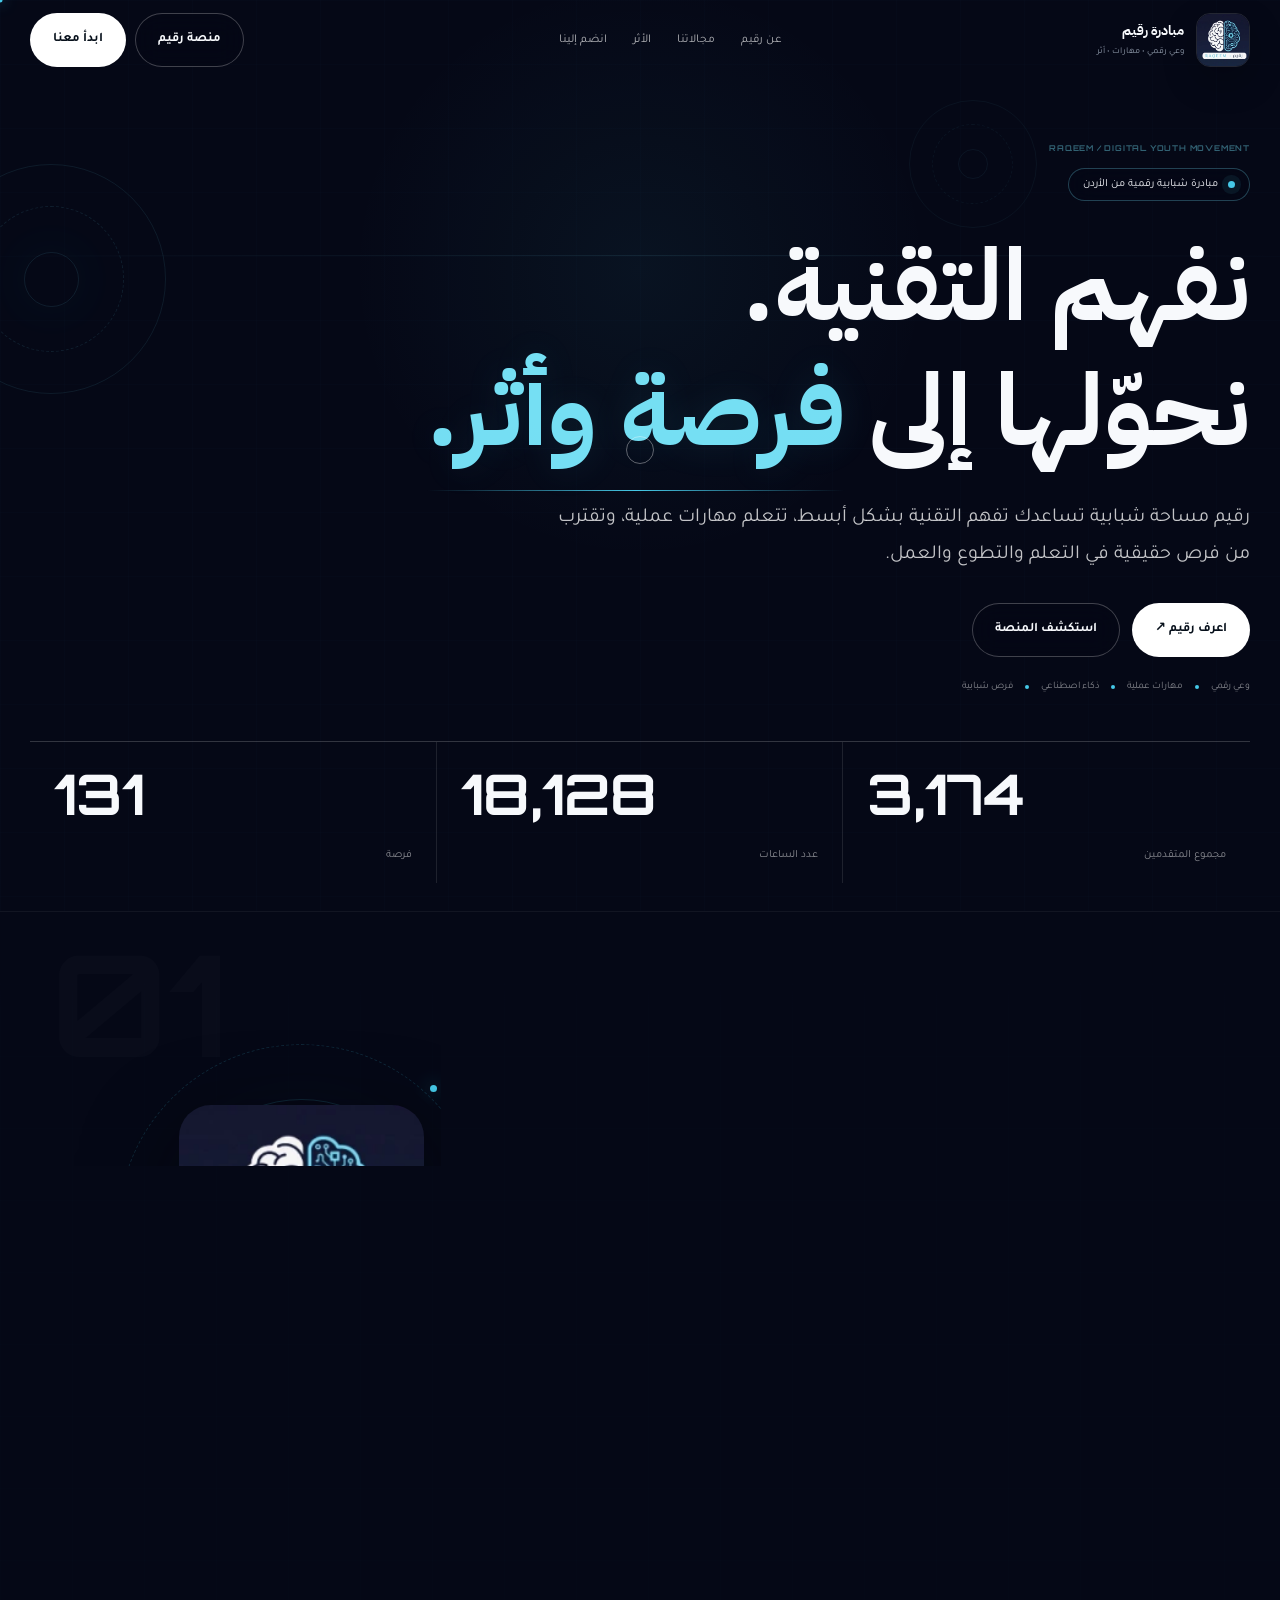
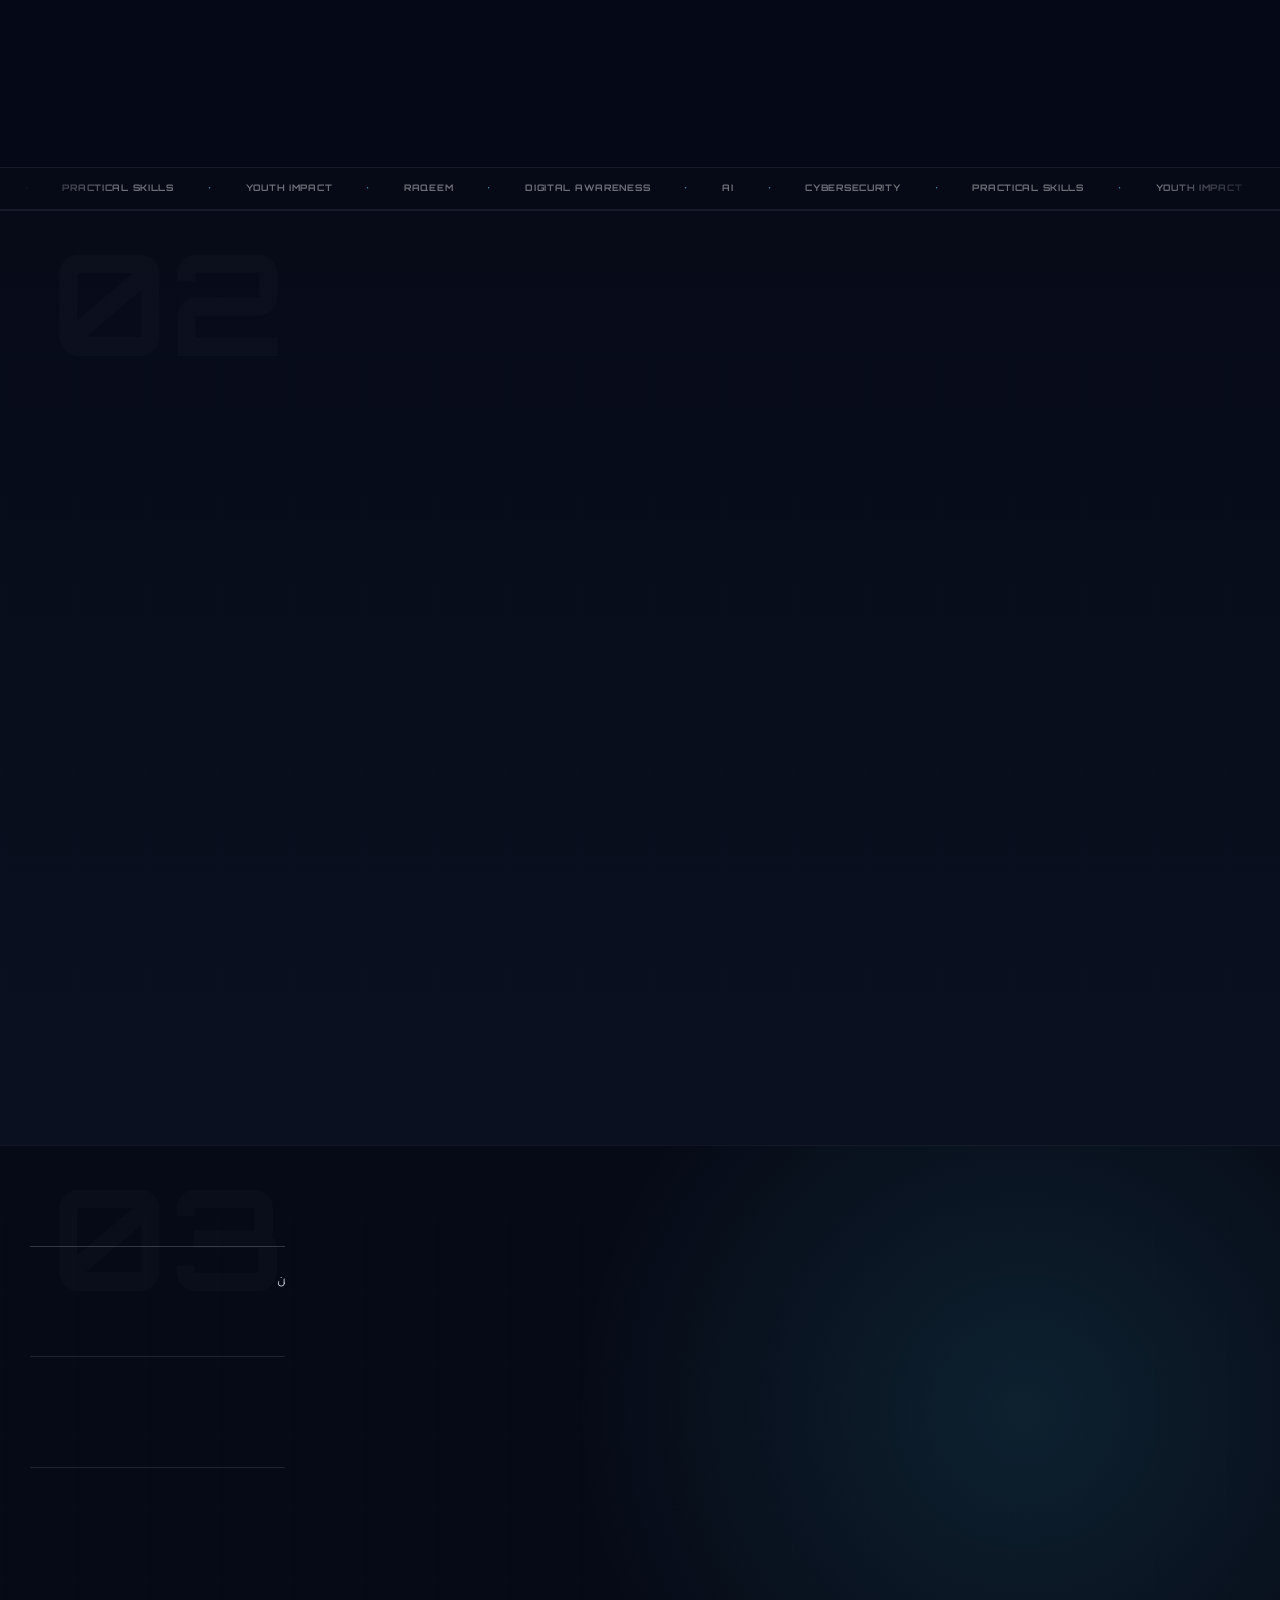
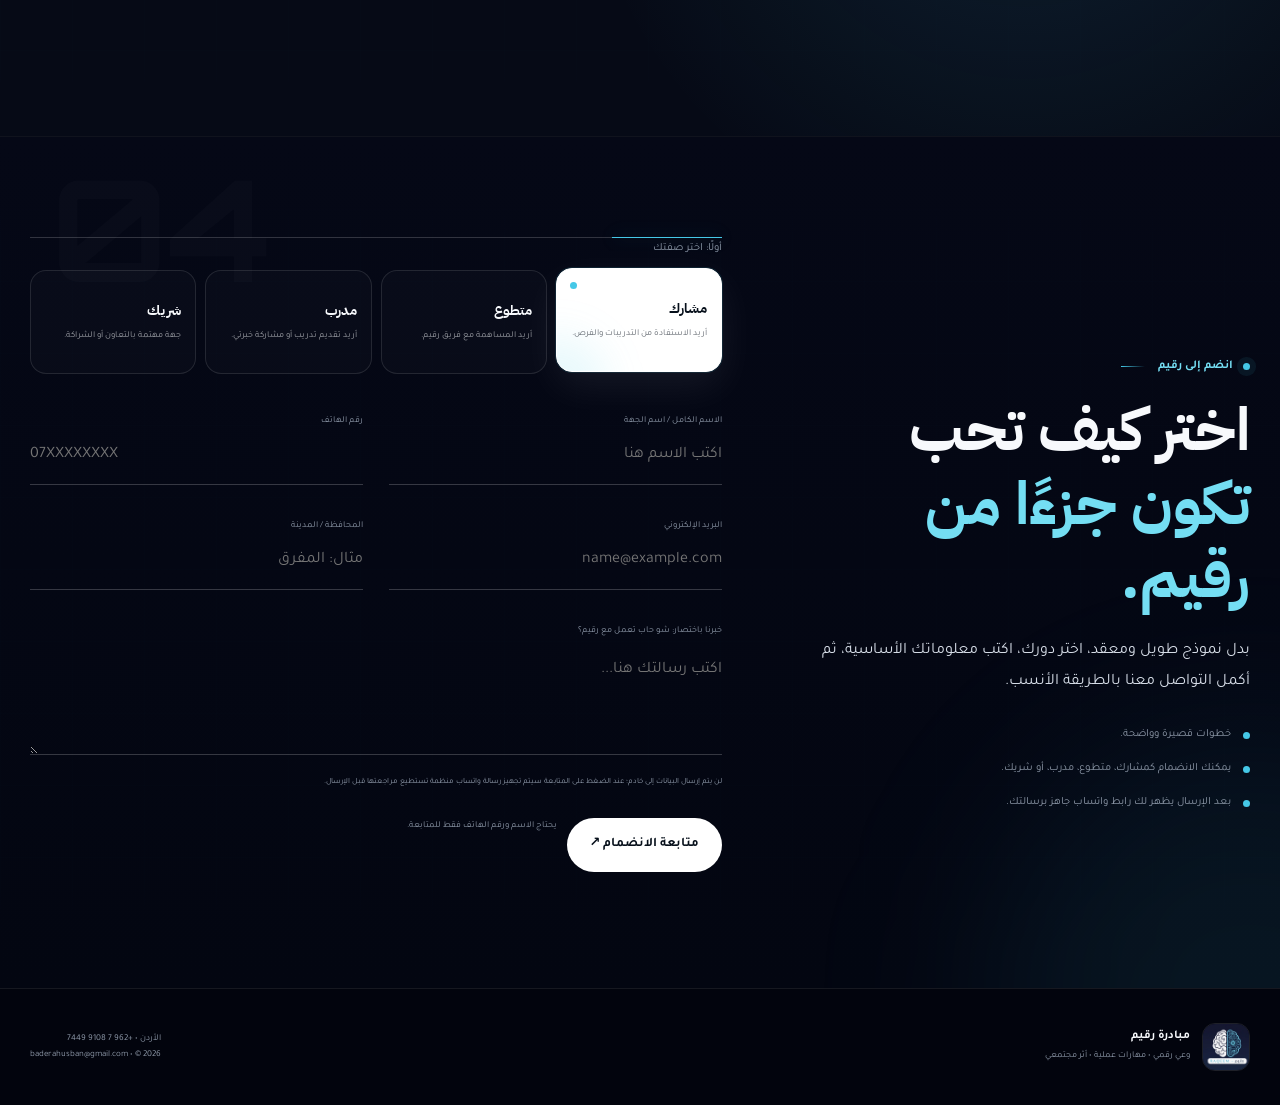
==== commit 3e5fa218: "Add files via upload" ====
--- a/index.html
+++ b/index.html
@@ -9,7 +9,7 @@
 
 <link rel="preconnect" href="https://fonts.googleapis.com">
 <link rel="preconnect" href="https://fonts.gstatic.com" crossorigin>
-<link href="https://fonts.googleapis.com/css2?family=Alexandria:wght@400;500;600;700&display=swap" rel="stylesheet">
+<link href="https://fonts.googleapis.com/css2?family=IBM+Plex+Sans+Arabic:wght@400;500;600;700&family=Tajawal:wght@400;500;700;800&display=swap" rel="stylesheet">
 
 <style>
 @font-face{
@@ -35,7 +35,7 @@
   --max:1220px;
   --radius:24px;
   --ease:cubic-bezier(.22,1,.36,1);
-  --font:"Alexandria",system-ui,sans-serif;
+  --font:"Tajawal",system-ui,sans-serif;
   --pixel:"Geist Pixel Circle",ui-monospace,monospace;
 }
 *{box-sizing:border-box}
@@ -1227,6 +1227,353 @@
   }
 }
 
+
+/* =========================
+   TYPOGRAPHY SYSTEM V6
+   Clean Arabic spacing / no glyph collisions
+========================= */
+:root{
+  --font:"Tajawal",system-ui,-apple-system,BlinkMacSystemFont,"Segoe UI",sans-serif;
+  --heading:"IBM Plex Sans Arabic","Tajawal",system-ui,sans-serif;
+}
+
+/* Arabic scripts should never use compressed negative tracking */
+body,
+button,
+input,
+select,
+textarea{
+  font-family:var(--font);
+  letter-spacing:0;
+}
+
+h1,h2,h3,
+.title,
+.hero h1,
+.academy-title,
+.academy-hero h2,
+.player-details h2,
+.mobile-link-copy strong,
+.join-success h3{
+  font-family:var(--heading);
+  letter-spacing:0!important;
+  font-kerning:normal;
+  font-variant-ligatures:common-ligatures contextual;
+  text-rendering:optimizeLegibility;
+}
+
+/* Safe Arabic line boxes */
+.hero h1{
+  line-height:1.18!important;
+  max-width:980px;
+}
+.title{
+  line-height:1.22!important;
+  max-width:920px;
+}
+.academy-hero h2{
+  line-height:1.28!important;
+}
+.player-details h2{
+  line-height:1.45!important;
+}
+.hero p,
+.lead,
+.track p,
+.story-line p,
+.impact-row span,
+.join-point,
+.field label,
+.field input,
+.field textarea,
+.mobile-link-copy small,
+.platform-note,
+.video-title{
+  line-height:1.9;
+}
+
+/* Avoid line collision from fixed/min heights */
+.video-title{
+  min-height:0!important;
+  display:-webkit-box;
+  -webkit-box-orient:vertical;
+  -webkit-line-clamp:2;
+}
+.story-line,
+.track,
+.impact-row{
+  align-items:start;
+}
+.story-line strong,
+.track h3{
+  line-height:1.5;
+}
+.metric strong,
+.impact-row strong,
+.academy-stat strong{
+  line-height:1.2;
+}
+
+/* More breathing room in hero and section headers */
+.hero-copy{
+  max-width:1020px;
+}
+.hero-line{
+  padding-block:.035em;
+}
+.section-head{
+  align-items:start;
+}
+.section-head > div:first-child{
+  min-width:0;
+}
+.section-head .lead{
+  padding-top:7px;
+}
+.kicker{
+  line-height:1.6;
+}
+
+/* Buttons and pills */
+.btn{
+  line-height:1.55!important;
+  min-height:54px;
+  padding-top:11px;
+  padding-bottom:11px;
+}
+.hero-actions .btn,
+.form-actions .btn,
+.success-actions .btn{
+  min-width:0;
+}
+
+/* Header / nav */
+.nav{
+  line-height:1.5;
+}
+.brand strong{
+  font-family:var(--heading);
+  line-height:1.5;
+}
+.brand span{
+  line-height:1.6;
+}
+
+/* Mobile drawer readability */
+.mobile-link-copy strong{
+  line-height:1.55;
+}
+.mobile-link-copy small{
+  line-height:1.65;
+}
+.mobile-menu-intro p{
+  line-height:1.6;
+}
+.mobile-platform-cta strong,
+.mobile-platform-cta small,
+.mobile-join-cta{
+  line-height:1.55;
+}
+
+/* Join form */
+.role-btn{
+  min-height:104px;
+}
+.role-btn strong{
+  font-family:var(--heading);
+  font-size:14px;
+  line-height:1.55;
+}
+.role-btn span{
+  font-size:9px;
+  line-height:1.75;
+}
+.field input,
+.field textarea{
+  line-height:1.7;
+}
+.form-hint{
+  line-height:1.85;
+}
+
+/* Desktop responsive guardrails */
+@media(min-width:1021px){
+  .hero h1{
+    max-width:1050px;
+  }
+  .intro-layout,
+  .impact-layout,
+  .join-layout{
+    align-items:start;
+  }
+}
+
+/* Tablet */
+@media(max-width:1020px){
+  .hero h1{
+    font-size:clamp(48px,8.6vw,78px)!important;
+    line-height:1.2!important;
+  }
+  .title{
+    font-size:clamp(37px,6.5vw,60px)!important;
+    line-height:1.24!important;
+  }
+  .section-head{
+    gap:24px;
+  }
+}
+
+/* Mobile */
+@media(max-width:760px){
+  .hero h1{
+    font-size:clamp(39px,10.7vw,58px)!important;
+    line-height:1.24!important;
+  }
+  .title{
+    font-size:clamp(32px,9vw,46px)!important;
+    line-height:1.28!important;
+  }
+  .hero p,
+  .lead{
+    font-size:15px;
+    line-height:1.95;
+  }
+  .story-line{
+    grid-template-columns:68px minmax(0,1fr) auto!important;
+    gap:12px!important;
+  }
+  .story-line strong{
+    font-size:18px;
+  }
+  .track{
+    grid-template-columns:42px minmax(0,1fr) 38px!important;
+    gap:12px!important;
+  }
+  .track h3{
+    font-size:22px!important;
+    line-height:1.55;
+  }
+  .track p{
+    font-size:12px;
+    line-height:1.85;
+  }
+  .impact-row{
+    grid-template-columns:98px minmax(0,1fr)!important;
+    gap:14px!important;
+  }
+  .impact-row strong{
+    font-size:30px!important;
+  }
+  .impact-row span{
+    line-height:1.8;
+  }
+  .mobile-link-copy strong{
+    font-size:15px;
+  }
+  .mobile-link-copy small{
+    font-size:9px;
+  }
+  .role-btn{
+    min-height:96px;
+  }
+}
+
+/* Very small devices */
+@media(max-width:420px){
+  .hero h1{
+    font-size:clamp(36px,10.1vw,48px)!important;
+  }
+  .title{
+    font-size:clamp(29px,8.4vw,40px)!important;
+  }
+  .story-line{
+    grid-template-columns:62px minmax(0,1fr) auto!important;
+  }
+  .impact-row{
+    grid-template-columns:86px minmax(0,1fr)!important;
+  }
+}
+
+/* =========================
+   MOTION V6 — smoother, safer, no text distortion
+========================= */
+
+/* Keep text itself stable; animate containers */
+.reveal{
+  opacity:0;
+  transform:translateY(30px) scale(.992);
+  filter:blur(7px);
+  transition:
+    opacity .9s var(--ease),
+    transform .9s var(--ease),
+    filter .9s var(--ease);
+}
+.reveal.in{
+  opacity:1;
+  transform:translateY(0) scale(1);
+  filter:blur(0);
+}
+
+/* Headings get a clean light sweep after reveal */
+.reveal.in .title,
+.reveal.in .section-title,
+.reveal.in h2{
+  animation:titleGlowIn 1.15s var(--ease) both;
+}
+@keyframes titleGlowIn{
+  0%{text-shadow:0 0 0 rgba(69,200,231,0)}
+  45%{text-shadow:0 0 28px rgba(69,200,231,.08)}
+  100%{text-shadow:0 0 0 rgba(69,200,231,0)}
+}
+
+/* Cards/rows animate in with stagger-like delay through nth-child */
+.track.reveal:nth-child(1){transition-delay:.03s}
+.track.reveal:nth-child(2){transition-delay:.08s}
+.track.reveal:nth-child(3){transition-delay:.13s}
+.track.reveal:nth-child(4){transition-delay:.18s}
+
+/* Hero text enters without blur on glyphs after first frame */
+.hero-line{
+  filter:none!important;
+  transform:translateY(24px);
+  animation:heroSafeIn .9s var(--ease) forwards;
+}
+.hero-line:nth-child(2){
+  animation-delay:.11s;
+}
+@keyframes heroSafeIn{
+  from{opacity:0;transform:translateY(24px)}
+  to{opacity:1;transform:translateY(0)}
+}
+
+/* Soft breathing glow for cyan accents */
+.cyan{
+  animation:cyanBreath 5.5s ease-in-out infinite;
+}
+@keyframes cyanBreath{
+  0%,100%{text-shadow:0 0 0 rgba(69,200,231,0)}
+  50%{text-shadow:0 0 22px rgba(69,200,231,.10)}
+}
+
+/* Section content gets subtle parallax feel without moving text lines */
+.section-inner{
+  will-change:transform;
+}
+
+/* Respect reduced motion */
+@media(prefers-reduced-motion:reduce){
+  .cyan,
+  .reveal.in .title,
+  .reveal.in .section-title,
+  .reveal.in h2{
+    animation:none!important;
+  }
+  .reveal{
+    filter:none!important;
+    transform:none!important;
+  }
+}
+
 </style>
 </head>
 <body>
@@ -1922,6 +2269,28 @@
     });
   }
 
+
+  /* Smooth section parallax — container only, never text glyphs */
+  const canParallax = matchMedia("(pointer:fine)").matches && !matchMedia("(prefers-reduced-motion:reduce)").matches;
+  if(canParallax){
+    let ticking = false;
+    const parallaxSections = [...document.querySelectorAll("#siteView .section-inner")];
+    addEventListener("scroll",()=>{
+      if(ticking)return;
+      ticking=true;
+      requestAnimationFrame(()=>{
+        const vh=innerHeight;
+        parallaxSections.forEach(el=>{
+          const r=el.getBoundingClientRect();
+          const center=(r.top+r.height/2)-vh/2;
+          const move=Math.max(-8,Math.min(8,-center*.012));
+          el.style.transform=`translateY(${move}px)`;
+        });
+        ticking=false;
+      });
+    },{passive:true});
+  }
+
   document.addEventListener("keydown",e=>{
     if(e.key==="Tab" && menu.classList.contains("open")){
       const focusables=[...menu.querySelectorAll('a[href],button:not([disabled]),input:not([disabled]),[tabindex]:not([tabindex="-1"])')].filter(el=>el.offsetParent!==null);
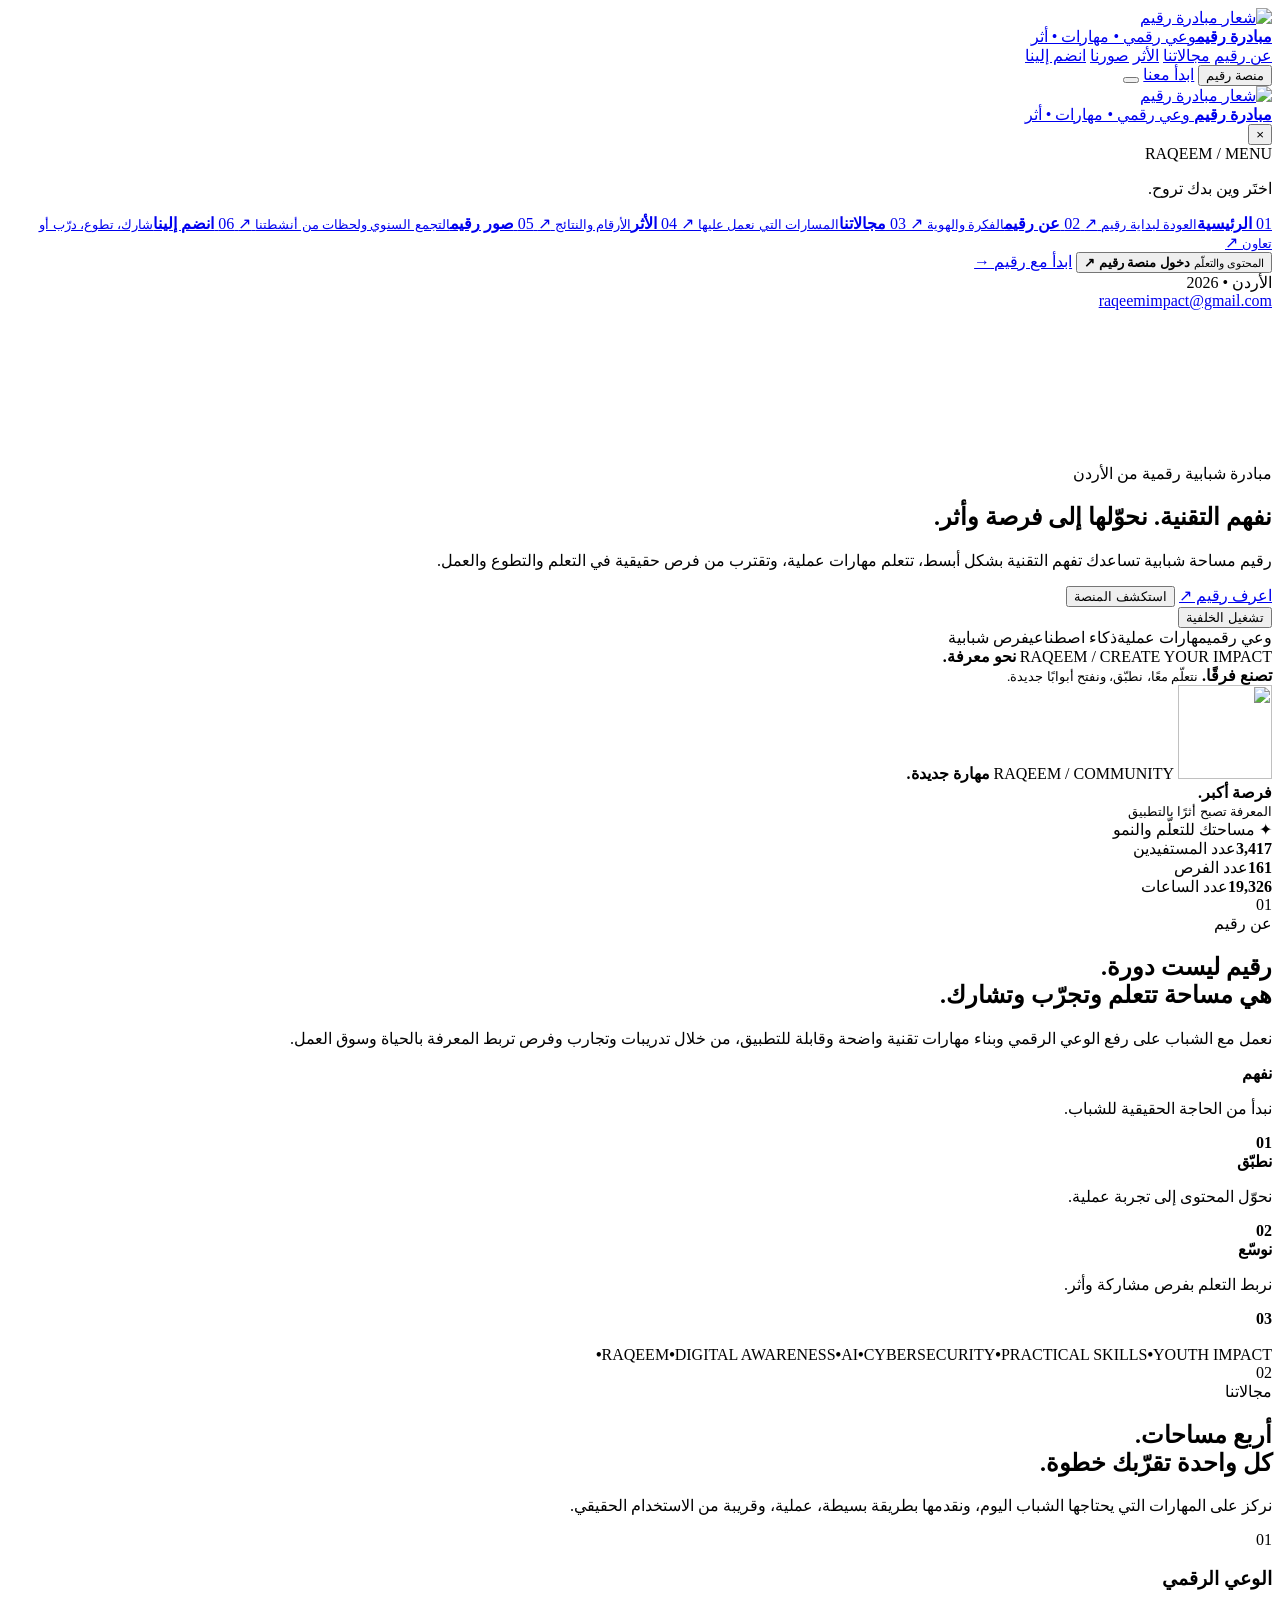
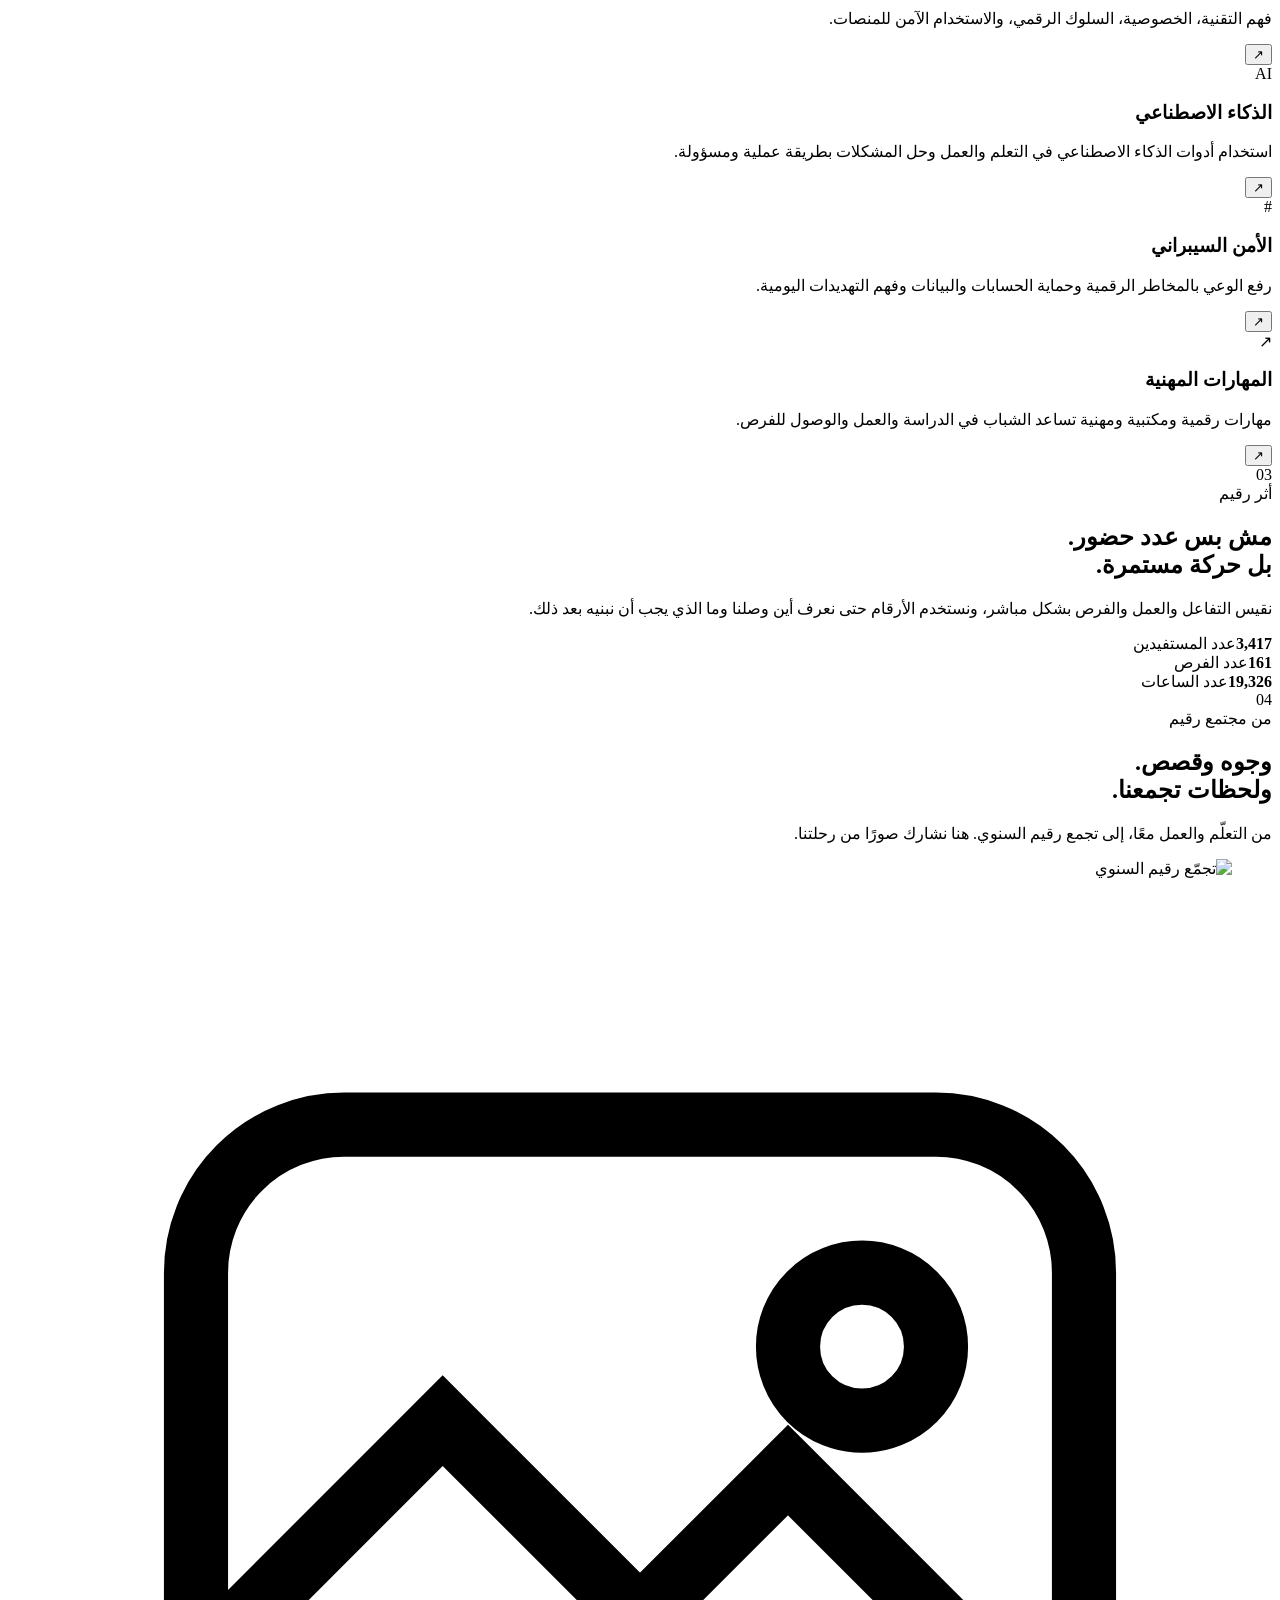
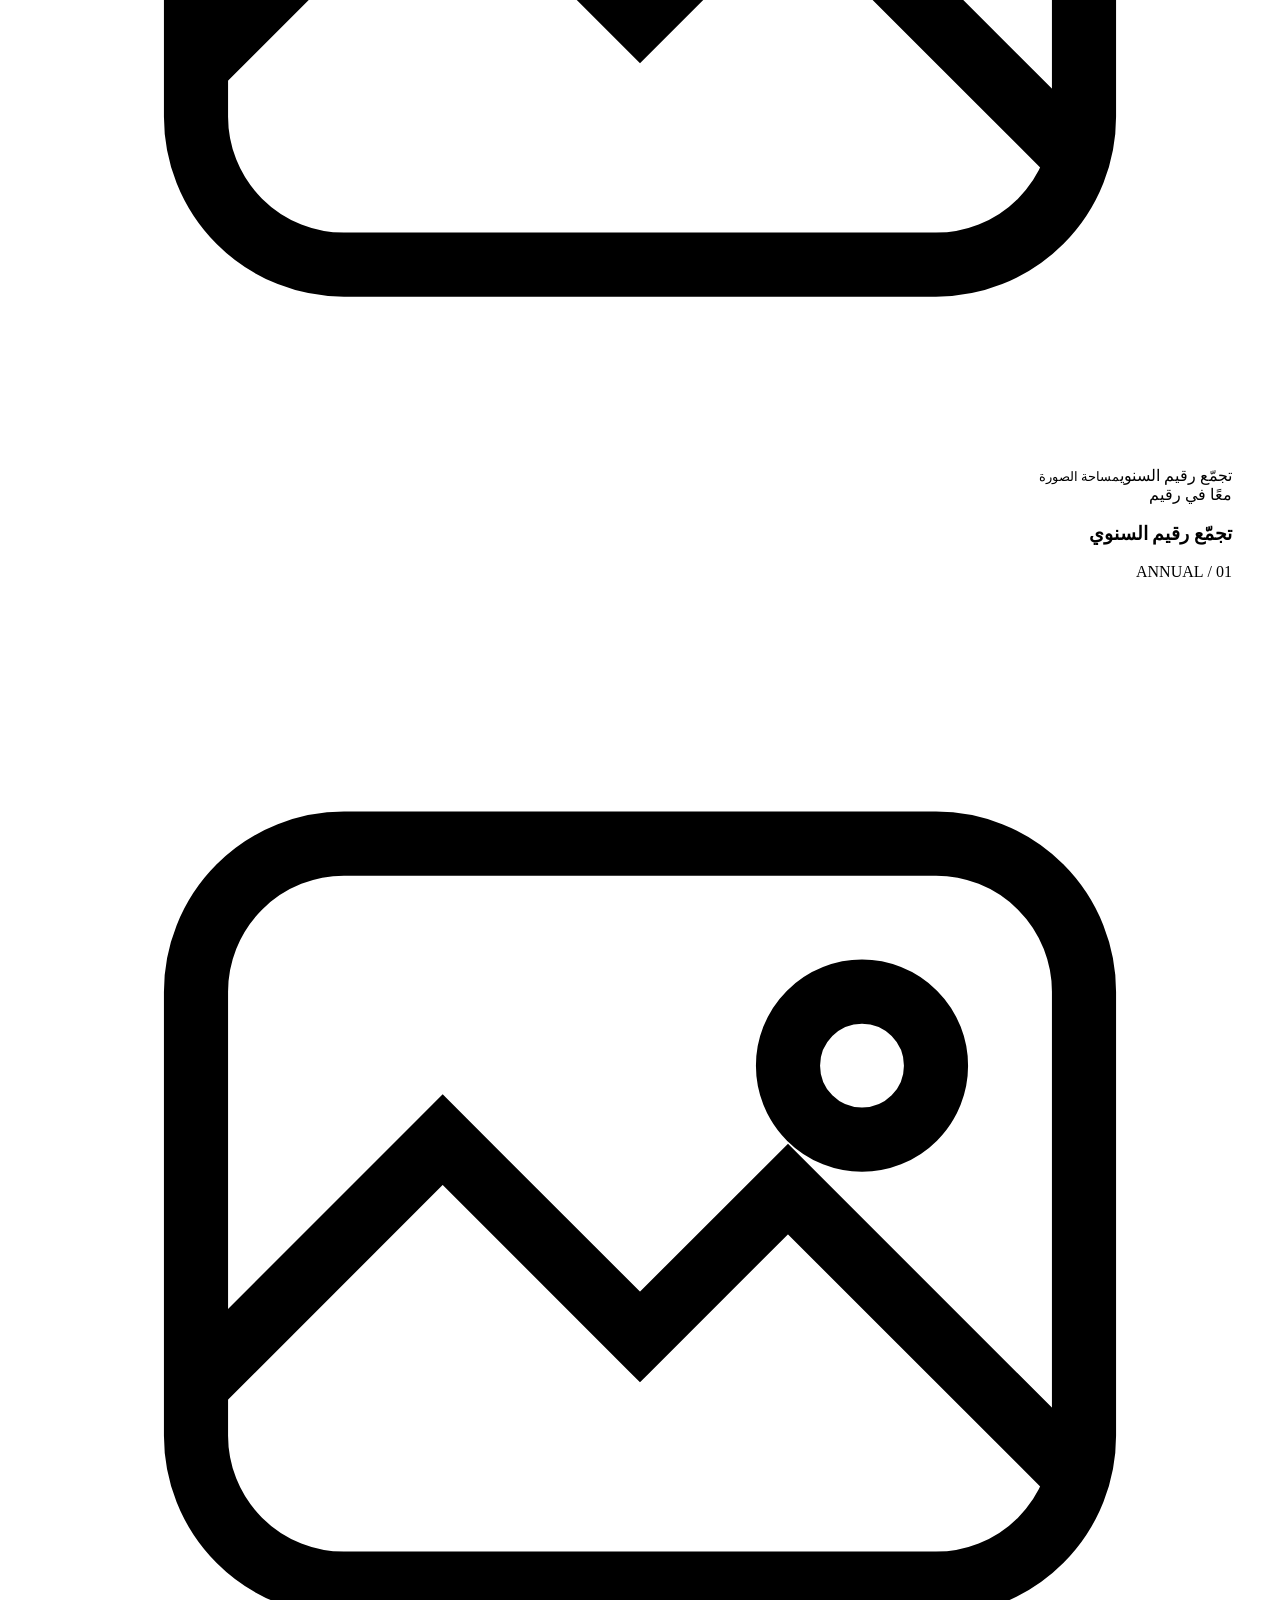
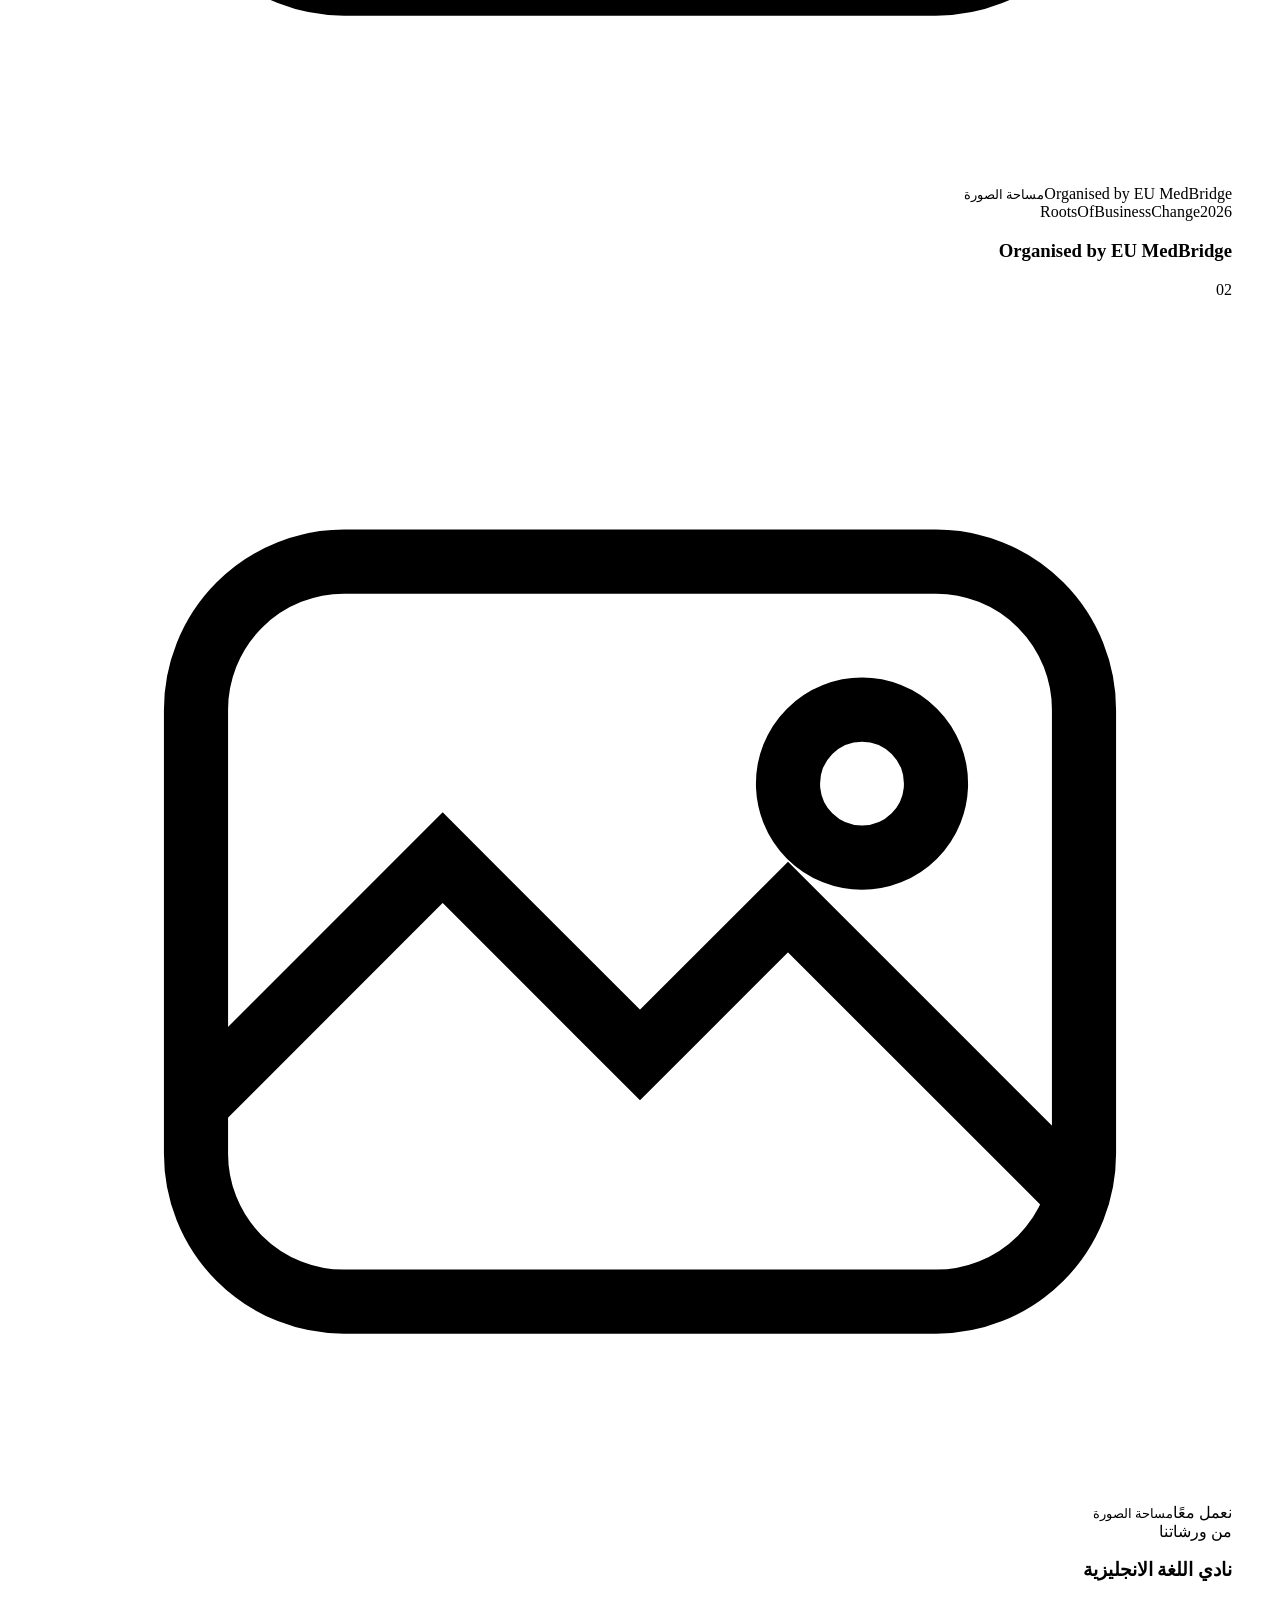
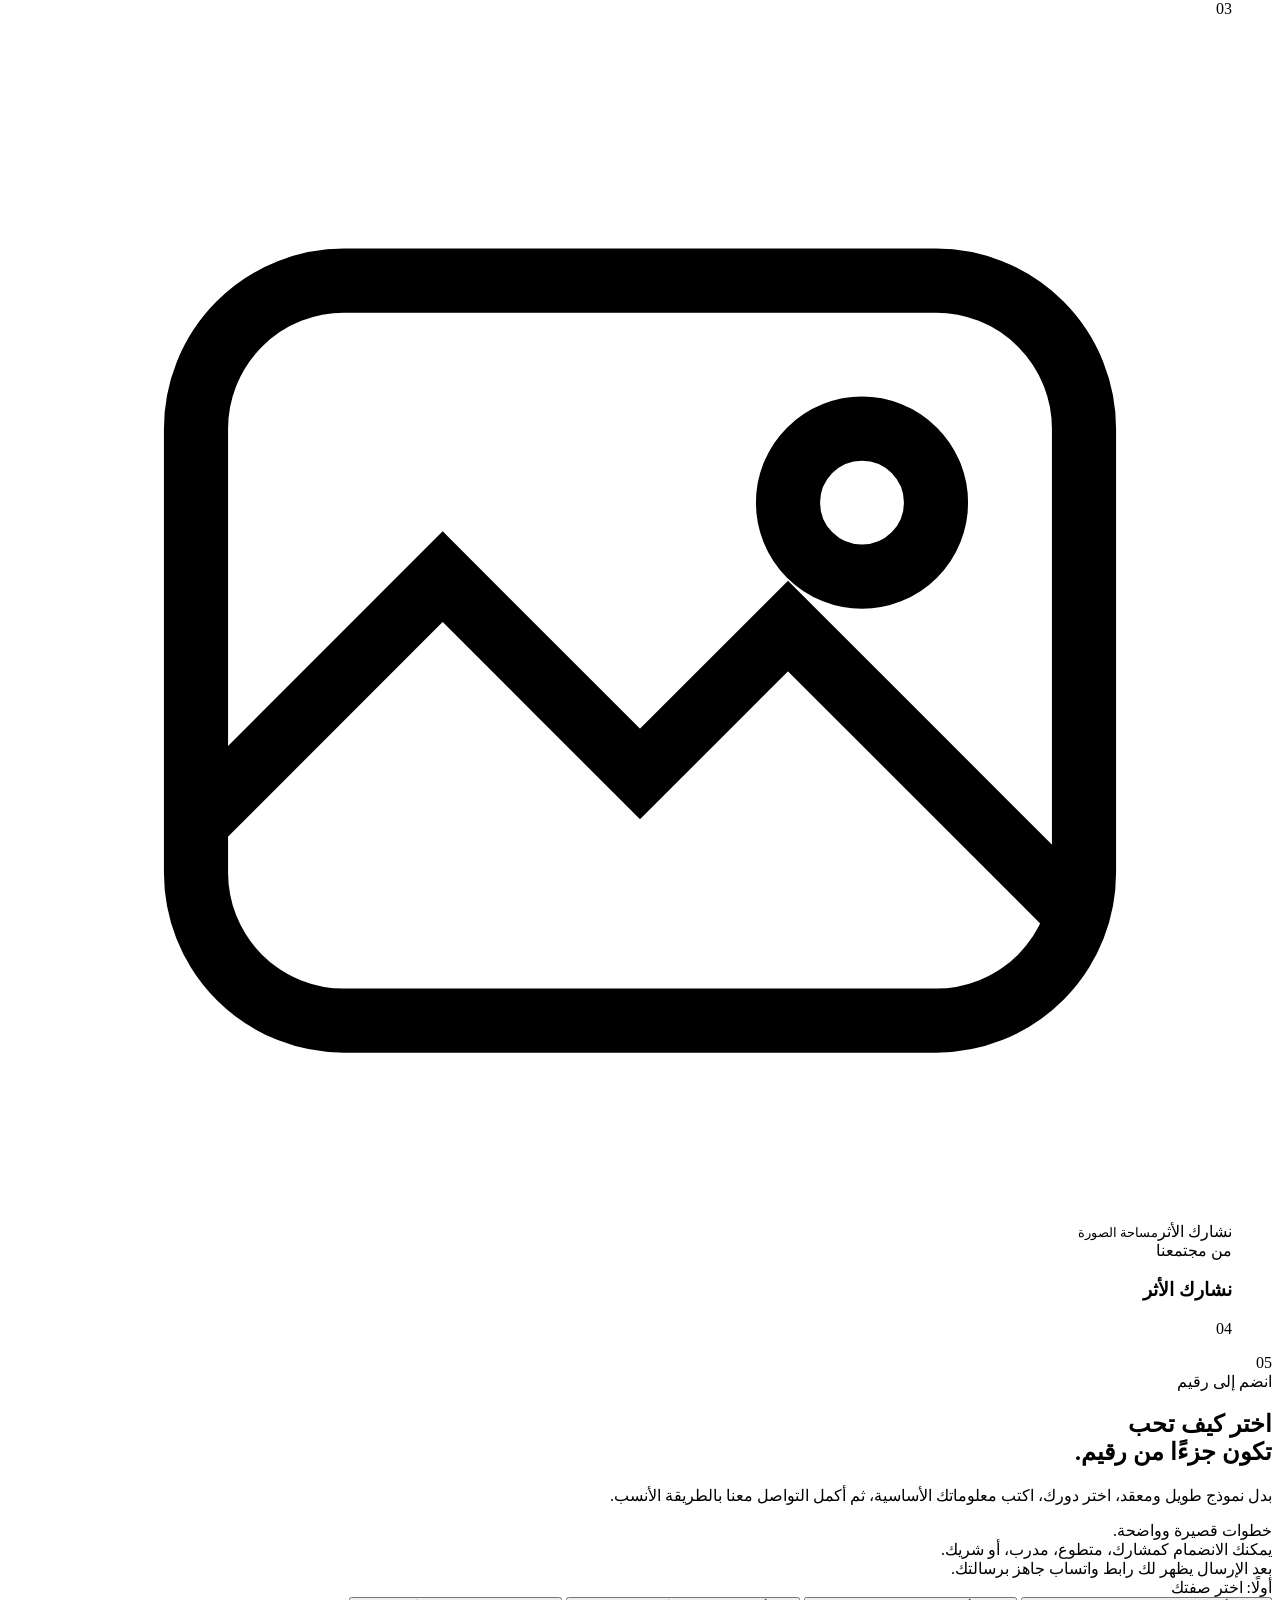
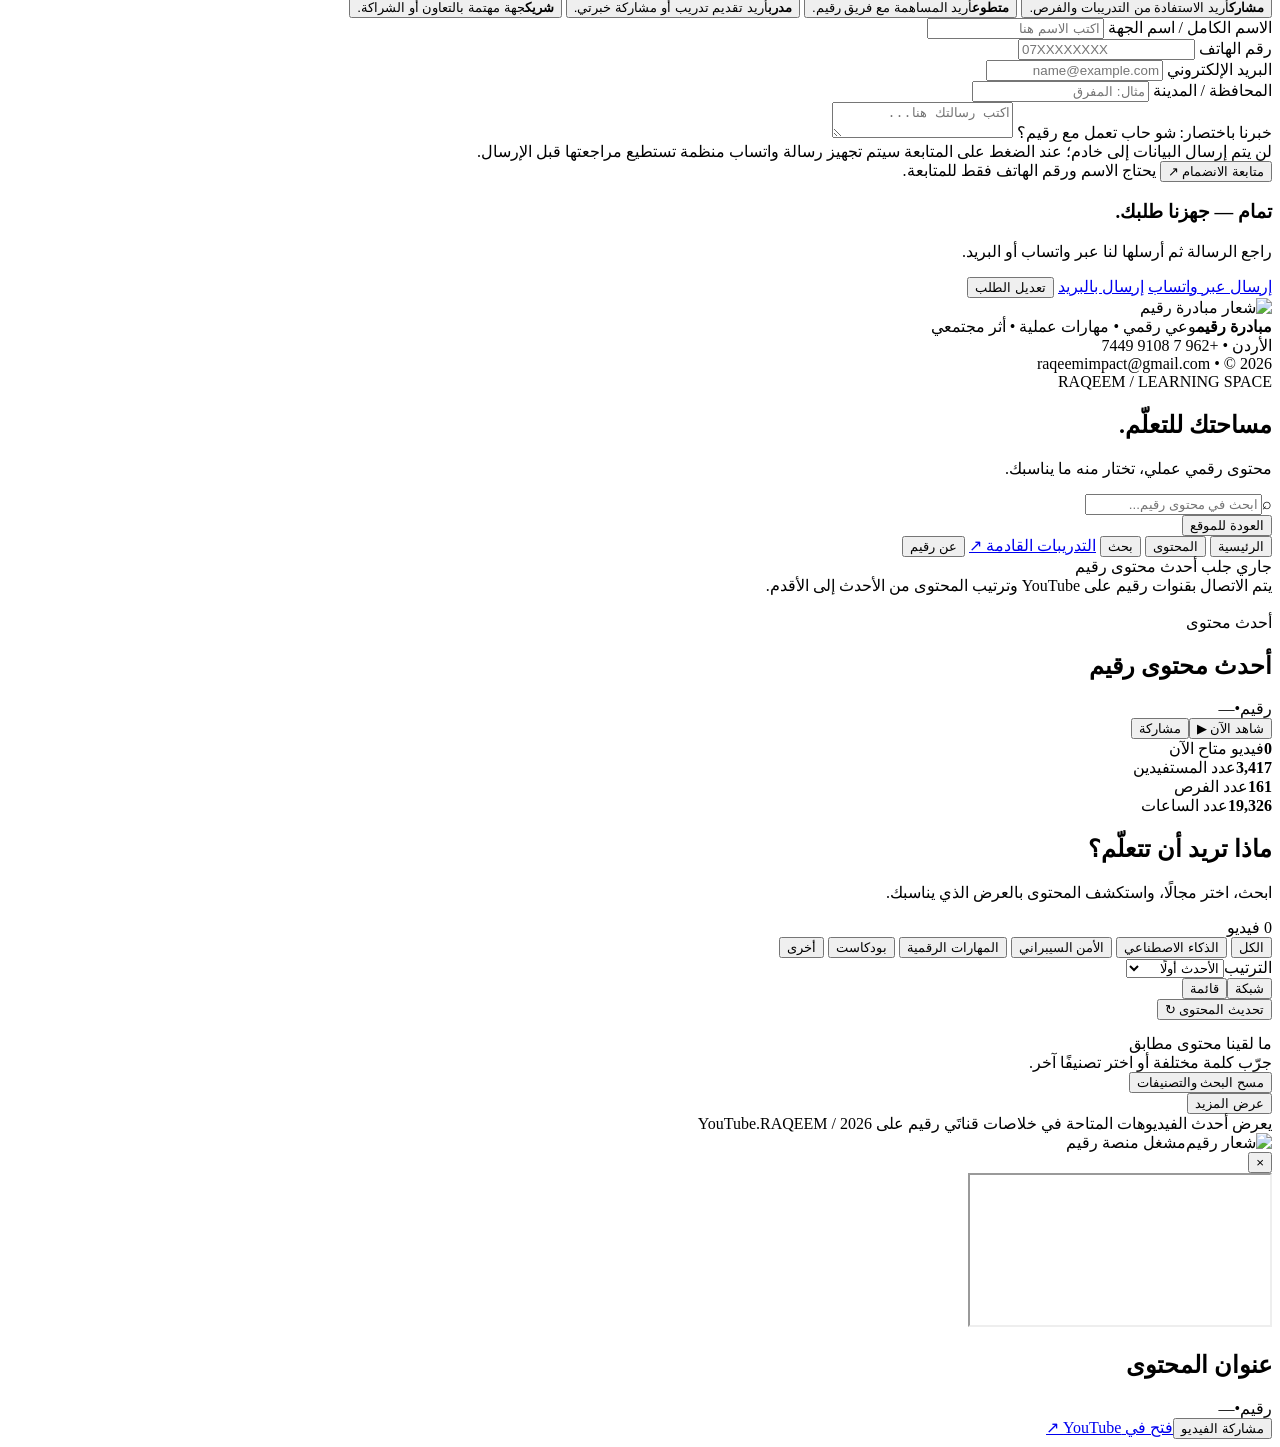
==== commit b5cf9e3c: "Add files via upload" ====
--- a/index.html
+++ b/index.html
@@ -3,7 +3,7 @@
 <head>
 <meta charset="utf-8">
 <meta name="viewport" content="width=device-width,initial-scale=1,viewport-fit=cover">
-<meta name="theme-color" content="#070b18">
+<meta name="theme-color" content="#ffffff">
 <meta name="description" content="رقيم — مبادرة شبابية رقمية من الأردن. نبني وعيًا رقميًا، مهارات عملية، وفرصًا تقرّب الشباب من التقنية وسوق العمل.">
 <title>رقيم | التقنية لما تتحول إلى أثر</title>
 
@@ -11,1581 +11,16 @@
 <link rel="preconnect" href="https://fonts.gstatic.com" crossorigin>
 <link href="https://fonts.googleapis.com/css2?family=IBM+Plex+Sans+Arabic:wght@400;500;600;700&family=Tajawal:wght@400;500;700;800&display=swap" rel="stylesheet">
 
-<style>
-@font-face{
-  font-family:"Geist Pixel Circle";
-  src:url("[data-uri]") format("woff2");
-  font-display:swap;
-  font-weight:400;
-}
-:root{
-  --bg:#050816;
-  --bg-2:#080d1d;
-  --surface:#0d1426;
-  --surface-2:#111a2f;
-  --cyan:#45c8e7;
-  --cyan-2:#74def3;
-  --white:#fff;
-  --text:#f7f9fc;
-  --soft:#d7dee8;
-  --muted:#909bab;
-  --line:rgba(255,255,255,.11);
-  --line-2:rgba(255,255,255,.18);
-  --glass:rgba(6,10,24,.72);
-  --max:1220px;
-  --radius:24px;
-  --ease:cubic-bezier(.22,1,.36,1);
-  --font:"Tajawal",system-ui,sans-serif;
-  --pixel:"Geist Pixel Circle",ui-monospace,monospace;
-}
-*{box-sizing:border-box}
-html{scroll-behavior:smooth;background:var(--bg)}
-body{margin:0;background:var(--bg);color:var(--text);font-family:var(--font);-webkit-font-smoothing:antialiased;overflow-x:hidden}
-body.lock{overflow:hidden}
-a{color:inherit;text-decoration:none}
-button,input,select,textarea{font:inherit}
-button{color:inherit}
-img{display:block;max-width:100%}
-::selection{background:var(--cyan);color:#061019}
-:focus-visible{outline:2px solid var(--cyan);outline-offset:4px}
-.hidden{display:none!important}
-.container{width:min(calc(100% - 40px),var(--max));margin:auto}
-.pixel{font-family:var(--pixel);direction:ltr}
-.cyan{color:var(--cyan-2)}
-.section{position:relative;padding:108px 0;border-top:1px solid rgba(255,255,255,.05);overflow:hidden}
-.section::before{
-  content:"";position:absolute;inset:0;pointer-events:none;opacity:.28;
-  background-image:linear-gradient(rgba(69,200,231,.026) 1px,transparent 1px),linear-gradient(90deg,rgba(69,200,231,.026) 1px,transparent 1px);
-  background-size:72px 72px;
-  mask-image:linear-gradient(to bottom,transparent,#000 16%,#000 84%,transparent)
-}
-.section-inner{position:relative;z-index:2}
-.kicker{display:inline-flex;align-items:center;gap:10px;margin-bottom:18px;color:var(--cyan-2);font-size:12px;font-weight:600}
-.kicker::before{content:"";width:7px;height:7px;border-radius:50%;background:var(--cyan);box-shadow:0 0 0 6px rgba(69,200,231,.08)}
-h1,h2,h3,p{margin-top:0}
-.title{margin:0 0 22px;font-size:clamp(39px,5.2vw,74px);line-height:1.08;letter-spacing:-.045em}
-.lead{max-width:720px;margin:0;color:var(--soft);font-size:clamp(15px,1.45vw,19px);line-height:1.95}
-.btn{min-height:52px;padding:0 22px;border-radius:999px;border:1px solid transparent;display:inline-flex;align-items:center;justify-content:center;gap:9px;cursor:pointer;font-size:13px;font-weight:600;background:none;transition:.25s ease}
-.btn:hover{transform:translateY(-2px)}
-.btn-primary{background:#fff;color:#07101b}
-.btn-primary:hover{background:var(--cyan-2)}
-.btn-ghost{border-color:rgba(255,255,255,.24);background:rgba(5,8,22,.22);backdrop-filter:blur(12px)}
-.btn-ghost:hover{border-color:var(--cyan)}
-.btn-cyan{background:var(--cyan);color:#061019}
-.btn-cyan:hover{background:var(--cyan-2)}
-.reveal{opacity:0;transform:translateY(24px);filter:blur(4px);transition:opacity .8s var(--ease),transform .8s var(--ease),filter .8s var(--ease)}
-.reveal.in{opacity:1;transform:none;filter:none}
-
-/* Header */
-.header{position:fixed;inset:0 0 auto;z-index:80;border-bottom:1px solid transparent;transition:.35s ease}
-.header.scrolled,.academy-mode .header{background:rgba(5,8,22,.76);backdrop-filter:blur(18px);border-bottom-color:rgba(255,255,255,.08)}
-.header-inner{min-height:80px;display:flex;align-items:center;justify-content:space-between;gap:22px}
-.brand{display:flex;align-items:center;gap:12px;flex:0 0 auto}
-.brand img{width:54px;height:54px;object-fit:cover;border-radius:14px;border:1px solid rgba(255,255,255,.12);box-shadow:0 14px 34px rgba(0,0,0,.22)}
-.brand strong{display:block;font-size:14px;margin-bottom:4px}
-.brand span{display:block;color:var(--muted);font-size:9px}
-.nav{display:flex;align-items:center;gap:26px;color:rgba(255,255,255,.68);font-size:12px}
-.nav a{position:relative;transition:.2s}
-.nav a:hover,.nav a.active{color:#fff}
-.nav a.active::after{content:"";position:absolute;right:50%;bottom:-14px;width:5px;height:5px;border-radius:50%;background:var(--cyan);transform:translateX(50%)}
-.header-actions{display:flex;align-items:center;gap:9px}
-.menu-btn{display:none;width:48px;height:48px;border-radius:50%;border:1px solid rgba(255,255,255,.17);background:rgba(5,8,22,.62);cursor:pointer;align-items:center;justify-content:center;flex-direction:column;gap:5px}
-.menu-btn i{width:18px;height:1.5px;background:#fff}
-
-/* Mobile menu */
-.mobile-menu{position:fixed;inset:0;z-index:100;background:rgba(3,6,17,.985);backdrop-filter:blur(20px);padding:20px;display:grid;grid-template-rows:auto 1fr auto;opacity:0;pointer-events:none;transition:opacity .28s ease}
-.mobile-menu.open{opacity:1;pointer-events:auto}
-.mobile-top{display:flex;align-items:center;justify-content:space-between}
-.mobile-top img{width:56px;border-radius:15px}
-.close-btn{width:48px;height:48px;border-radius:50%;border:1px solid var(--line-2);background:transparent;font-size:22px;cursor:pointer}
-.mobile-links{align-self:center;display:grid;gap:15px}
-.mobile-links a,.mobile-links button{border:0;background:none;text-align:right;padding:0;font:inherit;color:#fff;font-size:clamp(30px,8.6vw,44px);font-weight:700;letter-spacing:-.04em;cursor:pointer}
-.mobile-foot{color:var(--muted);font-size:9px}
-
-/* Hero */
-.hero{min-height:100vh;min-height:100dvh;position:relative;overflow:hidden;display:grid;align-items:end;background:#050816}
-.hero-video{position:absolute;inset:0;width:100%;height:100%;object-fit:cover;z-index:0;pointer-events:none;filter:saturate(.82) contrast(1.06)}
-.hero::before{content:"";position:absolute;inset:0;z-index:1;background:linear-gradient(90deg,rgba(5,8,22,.94),rgba(5,8,22,.56) 48%,rgba(5,8,22,.16)),linear-gradient(to top,rgba(5,8,22,.98),rgba(5,8,22,.12) 62%,rgba(5,8,22,.46))}
-.hero::after{content:"";position:absolute;inset:0;z-index:1;background-image:linear-gradient(rgba(69,200,231,.038) 1px,transparent 1px),linear-gradient(90deg,rgba(69,200,231,.038) 1px,transparent 1px);background-size:64px 64px;opacity:.36}
-.hero-inner{position:relative;z-index:2;padding:145px 0 28px}
-.hero-copy{max-width:980px;padding-bottom:48px}
-.hero-badge{display:inline-flex;align-items:center;gap:10px;border:1px solid rgba(112,221,243,.28);background:rgba(5,8,22,.32);backdrop-filter:blur(12px);padding:9px 14px;border-radius:999px;font-size:11px;margin-bottom:24px}
-.hero-badge i{width:7px;height:7px;border-radius:50%;background:var(--cyan);box-shadow:0 0 0 6px rgba(69,200,231,.08);animation:pulse 2.1s ease-in-out infinite}
-@keyframes pulse{50%{box-shadow:0 0 0 12px rgba(69,200,231,0)}}
-.hero h1{margin:0 0 25px;font-size:clamp(53px,7.8vw,108px);line-height:1.01;letter-spacing:-.06em}
-.hero-line{display:block;opacity:0;transform:translateY(28px);filter:blur(8px);animation:heroIn .95s var(--ease) forwards}
-.hero-line:nth-child(2){animation-delay:.12s}
-@keyframes heroIn{to{opacity:1;transform:none;filter:none}}
-.hero p{max-width:720px;margin:0 0 28px;color:rgba(255,255,255,.76);font-size:clamp(16px,1.55vw,20px);line-height:1.9}
-.hero-actions{display:flex;gap:12px;flex-wrap:wrap}
-.hero-tags{display:flex;align-items:center;gap:12px;flex-wrap:wrap;margin-top:24px;color:rgba(255,255,255,.5);font-size:10px}
-.hero-tags i{width:4px;height:4px;border-radius:50%;background:var(--cyan)}
-.metrics{display:grid;grid-template-columns:repeat(3,1fr);border-top:1px solid rgba(255,255,255,.18)}
-.metric{padding:26px 24px 18px}
-.metric+.metric{border-right:1px solid rgba(255,255,255,.1)}
-.metric strong{display:block;font-family:var(--pixel);direction:ltr;font-size:clamp(38px,4.4vw,62px);font-weight:400;line-height:1;margin-bottom:10px}
-.metric span{color:rgba(255,255,255,.53);font-size:11px}
-
-/* Intro */
-.intro-layout{display:grid;grid-template-columns:1.05fr .95fr;gap:78px;align-items:center}
-.logo-orbit{min-height:430px;display:grid;place-items:center;position:relative}
-.logo-orbit::before,.logo-orbit::after{content:"";position:absolute;border:1px solid rgba(69,200,231,.16);border-radius:50%;animation:spin 22s linear infinite}
-.logo-orbit::before{width:365px;height:365px;border-style:dashed}.logo-orbit::after{width:255px;height:255px;animation-direction:reverse;animation-duration:16s}
-@keyframes spin{to{transform:rotate(360deg)}}
-.logo-orbit img{width:min(245px,72%);border-radius:32px;position:relative;z-index:1;box-shadow:0 35px 100px rgba(0,0,0,.34)}
-.logo-orbit i{position:absolute;width:7px;height:7px;border-radius:50%;background:var(--cyan);box-shadow:0 0 20px rgba(69,200,231,.6)}
-.logo-orbit .a{top:17%;right:25%}.logo-orbit .b{bottom:18%;left:19%}.logo-orbit .c{top:51%;left:11%;width:5px;height:5px}
-.story-lines{margin-top:42px;border-top:1px solid var(--line)}
-.story-line{display:grid;grid-template-columns:105px 1fr auto;gap:20px;align-items:center;padding:21px 0;border-bottom:1px solid var(--line)}
-.story-line strong{font-size:21px}.story-line p{margin:0;color:var(--muted);font-size:12px}.story-line b{font-family:var(--pixel);font-weight:400;color:var(--cyan);font-size:12px}
-
-/* Tracks */
-.tracks{background:linear-gradient(180deg,#070b18,#0a1020)}
-.section-head{display:flex;justify-content:space-between;gap:44px;align-items:end;margin-bottom:52px}
-.section-head .lead{max-width:520px}
-.track-list{border-top:1px solid var(--line-2)}
-.track{display:grid;grid-template-columns:88px minmax(220px,1fr) minmax(330px,.9fr) 42px;gap:24px;align-items:center;padding:29px 0;border-bottom:1px solid var(--line);transition:.28s var(--ease)}
-.track:hover{padding-inline:12px;background:linear-gradient(90deg,transparent,rgba(69,200,231,.035))}
-.track-code{font-family:var(--pixel);direction:ltr;color:rgba(255,255,255,.33);font-size:16px}
-.track h3{margin:0;font-size:clamp(25px,2.7vw,38px);letter-spacing:-.035em;transition:.25s}
-.track p{margin:0;color:var(--muted);font-size:13px;line-height:1.85;transition:.25s}
-.track-arrow{width:40px;height:40px;border-radius:50%;border:1px solid var(--line);display:grid;place-items:center;color:var(--cyan);transition:.25s}
-.track:hover h3{color:var(--cyan-2);transform:translateX(-5px)}.track:hover p{color:var(--soft)}.track:hover .track-arrow{background:var(--cyan);border-color:var(--cyan);color:#061019;transform:rotate(-45deg)}
-
-/* Impact */
-.impact{background:radial-gradient(circle at 80% 45%,rgba(69,200,231,.12),transparent 28rem),#060a16}
-.impact-layout{display:grid;grid-template-columns:.9fr 1.1fr;gap:70px;align-items:center}
-.impact-list{border-top:1px solid var(--line-2)}
-.impact-row{display:grid;grid-template-columns:170px 1fr;gap:28px;align-items:baseline;padding:24px 0;border-bottom:1px solid var(--line)}
-.impact-row strong{font-family:var(--pixel);direction:ltr;text-align:left;font-size:clamp(34px,4vw,54px);font-weight:400}
-.impact-row span{font-size:13px;color:var(--soft)}
-
-/* Platform */
-.platform{background:#050817}
-.platform-layout{display:grid;grid-template-columns:.92fr 1.08fr;gap:58px;align-items:center}
-.platform-card{border:1px solid rgba(255,255,255,.12);border-radius:28px;padding:17px;background:linear-gradient(180deg,rgba(255,255,255,.04),rgba(255,255,255,.015));box-shadow:0 45px 120px rgba(0,0,0,.34);position:relative;overflow:hidden}
-.platform-card::before{content:"";position:absolute;left:-40px;top:-50px;width:220px;height:220px;border-radius:50%;background:rgba(69,200,231,.09);filter:blur(55px)}
-.platform-top{position:relative;z-index:1;display:flex;align-items:center;justify-content:space-between;padding:3px 4px 17px;border-bottom:1px solid var(--line)}
-.platform-brand{display:flex;align-items:center;gap:10px;font-size:11px;font-weight:600}.platform-brand img{width:38px;height:38px;border-radius:10px}
-.platform-status{font-family:var(--pixel);direction:ltr;color:var(--cyan);font-size:9px}
-.platform-feature{position:relative;z-index:1;aspect-ratio:16/8.7;margin-top:14px;border-radius:18px;overflow:hidden;border:1px solid var(--line);background:linear-gradient(to top,rgba(5,8,22,.96),rgba(5,8,22,.08) 65%),radial-gradient(circle at 70% 35%,rgba(69,200,231,.2),transparent 30%),#111a2f;display:flex;align-items:end;padding:22px}
-.platform-feature::after{content:"▶";position:absolute;left:22px;top:22px;width:46px;height:46px;border-radius:50%;display:grid;place-items:center;background:#fff;color:#07101b;font-size:14px}
-.platform-feature h3{margin:0 0 7px;font-size:23px}.platform-feature p{margin:0;color:var(--muted);font-size:10px}
-.platform-mini-grid{display:grid;grid-template-columns:repeat(3,1fr);gap:10px;margin-top:10px}.platform-mini{height:90px;border:1px solid var(--line);border-radius:14px;background:rgba(255,255,255,.025);padding:12px;display:flex;align-items:end;font-size:9px;color:var(--soft)}
-.platform-note{margin-top:24px;padding-top:20px;border-top:1px solid var(--line);display:flex;gap:12px;align-items:flex-start;color:var(--muted);font-size:11px;line-height:1.8}
-.platform-note i{width:7px;height:7px;margin-top:7px;flex:0 0 auto;border-radius:50%;background:var(--cyan);box-shadow:0 0 14px rgba(69,200,231,.55)}
-
-/* Join */
-.join{background:linear-gradient(180deg,#050816,#030611)}
-.join-layout{display:grid;grid-template-columns:.8fr 1.2fr;gap:66px;align-items:start}
-.join-copy{position:sticky;top:120px}
-.join-copy .title{font-size:clamp(38px,4.7vw,66px)}
-.join-copy .lead{font-size:16px}
-.join-points{display:grid;gap:13px;margin-top:28px}
-.join-point{display:flex;gap:12px;align-items:flex-start;color:var(--muted);font-size:11px;line-height:1.8}
-.join-point i{width:7px;height:7px;border-radius:50%;background:var(--cyan);margin-top:7px;flex:0 0 auto}
-.join-form-wrap{border-top:1px solid var(--line-2)}
-.join-role-title{padding-top:4px;margin-bottom:15px;color:var(--muted);font-size:11px}
-.role-grid{display:grid;grid-template-columns:repeat(4,1fr);gap:9px;margin-bottom:28px}
-.role-btn{min-height:92px;border:1px solid var(--line);background:rgba(255,255,255,.02);border-radius:16px;padding:14px;text-align:right;cursor:pointer;transition:.22s ease;position:relative}
-.role-btn:hover{border-color:rgba(69,200,231,.34);background:rgba(69,200,231,.03)}
-.role-btn.active{background:#fff;color:#07101b;border-color:#fff}
-.role-btn.active::after{content:"";position:absolute;top:13px;left:13px;width:7px;height:7px;border-radius:50%;background:var(--cyan)}
-.role-btn strong{display:block;font-size:12px;margin-bottom:6px}.role-btn span{display:block;font-size:8px;line-height:1.6;opacity:.62}
-.form-grid{display:grid;grid-template-columns:1fr 1fr;gap:22px 26px}
-.field{position:relative;padding-top:10px}
-.field.full{grid-column:1/-1}
-.field label{display:block;color:var(--muted);font-size:9px;margin-bottom:8px}
-.field input,.field textarea,.field select{width:100%;border:0;border-bottom:1px solid rgba(255,255,255,.2);background:transparent;color:#fff;min-height:48px;padding:0 0 10px;outline:0;border-radius:0}
-.field textarea{min-height:108px;resize:vertical;padding-top:10px}
-.field input:focus,.field textarea:focus,.field select:focus{border-color:var(--cyan)}
-.field select option{color:#111}
-.form-hint{margin-top:12px;color:var(--muted);font-size:8px;line-height:1.7}
-.form-actions{display:flex;gap:10px;align-items:center;flex-wrap:wrap;margin-top:28px}
-.form-status{font-size:9px;color:var(--muted)}
-.join-success{display:none;border:1px solid rgba(69,200,231,.25);border-radius:20px;background:rgba(69,200,231,.04);padding:25px}
-.join-success.show{display:block}
-.join-success h3{margin:0 0 8px;font-size:22px}.join-success p{margin:0 0 18px;color:var(--muted);font-size:11px;line-height:1.8}
-.success-actions{display:flex;gap:9px;flex-wrap:wrap}
-
-/* Footer */
-.footer{background:#02040d;border-top:1px solid rgba(255,255,255,.08);padding:34px 0}
-.footer-inner{display:flex;justify-content:space-between;align-items:center;gap:24px}
-.footer-brand{display:flex;align-items:center;gap:12px}.footer-brand img{width:48px;height:48px;border-radius:13px;border:1px solid var(--line)}
-.footer-brand strong{display:block;font-size:12px;margin-bottom:3px}.footer-brand span,.footer-meta{font-size:9px;color:var(--muted);line-height:1.8}
-
-/* Academy */
-.academy-view{min-height:100vh;background:radial-gradient(circle at 85% 5%,rgba(69,200,231,.08),transparent 27rem),#050816;padding-top:80px}
-.academy-shell{width:min(calc(100% - 34px),1360px);margin:auto;padding:28px 0 38px}
-.academy-top{display:grid;grid-template-columns:auto minmax(260px,1fr) auto;align-items:center;gap:18px;padding-bottom:20px}
-.academy-label{font-family:var(--pixel);direction:ltr;color:var(--cyan);font-size:9px;margin-bottom:5px}.academy-title{margin:0;font-size:clamp(26px,3vw,38px);letter-spacing:-.04em}
-.search-wrap{position:relative;max-width:620px;width:100%;justify-self:center}
-.search{width:100%;height:52px;border-radius:999px;border:1px solid var(--line-2);background:rgba(255,255,255,.035);color:#fff;padding:0 45px 0 18px;outline:0;font-size:12px}
-.search:focus{border-color:rgba(69,200,231,.55)}
-.search-mark{position:absolute;right:17px;top:50%;transform:translateY(-50%);font-size:14px;opacity:.6}
-.academy-tabs{display:flex;gap:8px;overflow:auto;padding-bottom:18px;scrollbar-width:none}.academy-tabs::-webkit-scrollbar{display:none}
-.academy-tab{flex:0 0 auto;min-height:40px;padding:0 15px;border-radius:999px;border:1px solid var(--line);background:rgba(255,255,255,.025);color:rgba(255,255,255,.65);font-size:10px;font-weight:600;cursor:pointer}
-.academy-tab.active,.academy-tab:hover{color:#fff;border-color:rgba(69,200,231,.35);background:rgba(69,200,231,.08)}
-.academy-state{min-height:260px;border:1px dashed rgba(255,255,255,.14);border-radius:22px;display:grid;place-items:center;text-align:center;padding:35px;color:var(--muted)}
-.spinner{width:34px;height:34px;border-radius:50%;border:2px solid rgba(255,255,255,.12);border-top-color:var(--cyan);animation:spin .8s linear infinite;margin:0 auto 15px}
-.state-title{color:#fff;font-size:14px;margin-bottom:7px}.state-copy{font-size:9px;line-height:1.8;max-width:480px}
-.academy-hero{min-height:430px;border:1px solid var(--line);border-radius:28px;overflow:hidden;position:relative;display:grid;align-items:end;background:#0e1628;box-shadow:0 40px 120px rgba(0,0,0,.3)}
-.academy-hero-bg{position:absolute;inset:0;width:100%;height:100%;object-fit:cover;filter:saturate(.82) contrast(1.05)}
-.academy-hero-overlay{position:absolute;inset:0;background:linear-gradient(90deg,rgba(5,8,22,.96),rgba(5,8,22,.58) 52%,rgba(5,8,22,.2)),linear-gradient(to top,rgba(5,8,22,.97),transparent 65%)}
-.academy-hero-content{position:relative;z-index:1;max-width:760px;padding:clamp(28px,5vw,58px)}
-.featured-tag{display:inline-flex;align-items:center;gap:8px;padding:7px 11px;border-radius:999px;border:1px solid rgba(112,221,243,.25);background:rgba(5,8,22,.4);color:var(--cyan-2);font-size:9px;margin-bottom:16px}
-.featured-tag i{width:6px;height:6px;border-radius:50%;background:var(--cyan)}
-.academy-hero h2{margin:0 0 13px;font-size:clamp(30px,4.6vw,62px);line-height:1.14;letter-spacing:-.045em}
-.academy-meta{display:flex;gap:12px;flex-wrap:wrap;color:rgba(255,255,255,.55);font-size:9px;margin-bottom:21px}
-.academy-actions{display:flex;gap:9px;flex-wrap:wrap}
-.academy-stats{display:grid;grid-template-columns:repeat(4,1fr);margin:14px 0 38px;border:1px solid var(--line);border-radius:20px;overflow:hidden;background:rgba(255,255,255,.018)}
-.academy-stat{padding:18px 20px}.academy-stat+.academy-stat{border-right:1px solid var(--line)}
-.academy-stat strong{display:block;font-family:var(--pixel);direction:ltr;font-size:27px;font-weight:400;margin-bottom:6px}.academy-stat span{font-size:9px;color:var(--muted)}
-.library-head{display:flex;justify-content:space-between;gap:24px;align-items:end;margin-bottom:20px}.library-head h2{margin:0 0 7px;font-size:clamp(26px,3.4vw,42px)}.library-head p{margin:0;color:var(--muted);font-size:10px}
-.count-label{font-family:var(--pixel);direction:ltr;color:var(--cyan);font-size:9px}
-.chips{display:flex;gap:8px;overflow:auto;padding-bottom:4px;margin-bottom:19px;scrollbar-width:none}.chips::-webkit-scrollbar{display:none}
-.chip{flex:0 0 auto;min-height:38px;padding:0 14px;border-radius:999px;border:1px solid var(--line);background:transparent;color:rgba(255,255,255,.62);cursor:pointer;font-size:9px;font-weight:600}
-.chip.active,.chip:hover{color:#fff;border-color:rgba(69,200,231,.35);background:rgba(69,200,231,.08)}
-.video-grid{display:grid;grid-template-columns:repeat(4,minmax(0,1fr));gap:14px}
-.video-card{min-width:0;border:1px solid var(--line);border-radius:18px;background:rgba(255,255,255,.022);overflow:hidden;cursor:pointer;transition:.25s var(--ease)}
-.video-card:hover{transform:translateY(-5px);border-color:rgba(69,200,231,.28);background:rgba(69,200,231,.025)}
-.thumb{aspect-ratio:16/9;position:relative;overflow:hidden;background:#11192b}.thumb img{width:100%;height:100%;object-fit:cover;transition:.45s var(--ease)}.video-card:hover .thumb img{transform:scale(1.035)}
-.play{position:absolute;left:12px;bottom:12px;width:40px;height:40px;border-radius:50%;display:grid;place-items:center;background:#fff;color:#07101b;font-size:11px}
-.channel-tag{position:absolute;top:10px;right:10px;padding:5px 8px;border-radius:999px;background:rgba(5,8,22,.72);border:1px solid rgba(255,255,255,.1);color:rgba(255,255,255,.78);font-size:7px}
-.video-info{padding:14px}.video-cat{font-family:var(--pixel);direction:ltr;color:var(--cyan);font-size:7px;margin-bottom:7px}.video-title{margin:0 0 9px;font-size:12px;line-height:1.75;font-weight:600;display:-webkit-box;-webkit-box-orient:vertical;-webkit-line-clamp:2;overflow:hidden;min-height:42px}.video-meta{display:flex;justify-content:space-between;gap:10px;color:var(--muted);font-size:7px}
-.load-more{display:flex;justify-content:center;margin-top:24px}
-.academy-footer{margin-top:42px;padding-top:20px;border-top:1px solid var(--line);display:flex;justify-content:space-between;gap:18px;color:var(--muted);font-size:9px}
-
-/* Player */
-.player{position:fixed;inset:0;z-index:200;display:grid;place-items:center;padding:22px;background:rgba(2,4,12,.94);backdrop-filter:blur(18px);opacity:0;pointer-events:none;transition:.25s}
-.player.open{opacity:1;pointer-events:auto}
-.player-shell{width:min(1120px,100%);max-height:calc(100vh - 44px);overflow:auto;border:1px solid rgba(255,255,255,.14);background:#070b18;border-radius:24px;box-shadow:0 50px 160px rgba(0,0,0,.6)}
-.player-top{display:flex;align-items:center;justify-content:space-between;gap:20px;padding:14px 16px;border-bottom:1px solid var(--line);background:rgba(7,11,24,.94);position:sticky;top:0;z-index:2}
-.player-brand{display:flex;align-items:center;gap:9px;font-size:10px;font-weight:600}.player-brand img{width:34px;height:34px;border-radius:10px}
-.player-frame{aspect-ratio:16/9;background:#000}.player-frame iframe{width:100%;height:100%;border:0}
-.player-details{display:grid;grid-template-columns:1fr auto;gap:24px;align-items:end;padding:24px}.player-details h2{margin:0 0 10px;font-size:clamp(23px,3vw,38px);line-height:1.4}.player-meta{display:flex;gap:12px;flex-wrap:wrap;color:var(--muted);font-size:9px}
-
-/* Responsive */
-@media(max-width:1020px){
-  .nav,.desktop{display:none}
-  .menu-btn{display:flex}
-  .intro-layout,.impact-layout,.platform-layout,.join-layout{grid-template-columns:1fr;gap:44px}
-  .logo-orbit{order:-1;min-height:380px}
-  .section-head{display:block}.section-head .lead{max-width:720px}
-  .track{grid-template-columns:64px 1fr 42px}.track p{grid-column:2/4}
-  .join-copy{position:relative;top:0}
-  .video-grid{grid-template-columns:repeat(3,minmax(0,1fr))}
-}
-@media(max-width:760px){
-  .container{width:min(calc(100% - 28px),var(--max))}
-  .header-inner{min-height:72px}.brand img{width:50px;height:50px}.brand span{display:none}
-  .section{padding:82px 0}
-  .hero-inner{padding-top:126px}.hero-copy{padding-bottom:38px}.hero h1{font-size:clamp(45px,12.5vw,70px)}.hero p{font-size:14px}
-  .hero-actions .btn{width:100%}
-  .metrics{grid-template-columns:1fr}.metric+.metric{border-right:0;border-top:1px solid rgba(255,255,255,.1)}
-  .logo-orbit::before{width:300px;height:300px}.logo-orbit::after{width:215px;height:215px}
-  .story-line{grid-template-columns:82px 1fr auto;gap:12px}
-  .track{grid-template-columns:48px 1fr 40px;padding:22px 0}.track h3{font-size:23px}.track-code{font-size:12px}
-  .impact-row{grid-template-columns:118px 1fr;gap:18px}
-  .platform-mini-grid{grid-template-columns:1fr 1fr}.platform-mini:last-child{display:none}
-  .role-grid{grid-template-columns:1fr 1fr}
-  .form-grid{grid-template-columns:1fr}.field.full{grid-column:auto}
-  .academy-view{padding-top:72px}.academy-shell{width:min(calc(100% - 20px),1360px);padding-top:18px}
-  .academy-top{grid-template-columns:1fr auto;gap:10px}.search-wrap{grid-column:1/3;grid-row:2}.academy-top .btn{font-size:0;width:48px;padding:0}.academy-top .btn::after{content:"↩";font-size:16px}
-  .academy-hero{min-height:420px;border-radius:22px}.academy-hero-content{padding:27px 22px}.academy-hero h2{font-size:clamp(29px,9vw,44px)}
-  .academy-stats{grid-template-columns:1fr 1fr}.academy-stat:nth-child(3),.academy-stat:nth-child(4){border-top:1px solid var(--line)}.academy-stat:nth-child(odd){border-right:0}.academy-stat:nth-child(even){border-right:1px solid var(--line)}
-  .video-grid{grid-template-columns:1fr 1fr;gap:10px}.video-info{padding:11px}.video-title{font-size:10px;min-height:38px}
-  .player{padding:8px}.player-shell{border-radius:18px;max-height:calc(100vh - 16px)}.player-details{grid-template-columns:1fr;padding:18px}
-  .footer-inner{flex-direction:column;align-items:flex-start}
-}
-@media(max-width:460px){
-  .video-grid{grid-template-columns:1fr}
-  .role-grid{grid-template-columns:1fr}
-}
-@media(prefers-reduced-motion:reduce){
-  html{scroll-behavior:auto}
-  *,*::before,*::after{animation-duration:.01ms!important;animation-iteration-count:1!important;transition-duration:.01ms!important}
-  .reveal{opacity:1;transform:none;filter:none}
-}
-
-/* =========================
-   PREMIUM MOTION / VISUAL FX
-========================= */
-:root{
-  --mouse-x:50vw;
-  --mouse-y:30vh;
-  --scroll-progress:0%;
-}
-body::before{
-  content:"";
-  position:fixed;
-  inset:0;
-  z-index:999;
-  pointer-events:none;
-  background:
-    radial-gradient(440px circle at var(--mouse-x) var(--mouse-y),
-      rgba(69,200,231,.055),
-      transparent 66%);
-  mix-blend-mode:screen;
-}
-.scroll-progress{
-  position:fixed;
-  top:0;right:0;
-  z-index:500;
-  width:var(--scroll-progress);
-  height:2px;
-  background:linear-gradient(90deg,rgba(69,200,231,.15),var(--cyan-2));
-  box-shadow:0 0 18px rgba(69,200,231,.55);
-  pointer-events:none;
-}
-.hero-fx{
-  position:absolute;
-  inset:0;
-  z-index:1;
-  pointer-events:none;
-  overflow:hidden;
-}
-.hero-orb{
-  position:absolute;
-  width:clamp(160px,18vw,310px);
-  aspect-ratio:1;
-  border-radius:50%;
-  border:1px solid rgba(112,221,243,.11);
-  opacity:.8;
-}
-.hero-orb::before,.hero-orb::after{
-  content:"";
-  position:absolute;
-  border-radius:50%;
-  inset:18%;
-  border:1px dashed rgba(112,221,243,.13);
-}
-.hero-orb::after{
-  inset:38%;
-  border-style:solid;
-  box-shadow:0 0 70px rgba(69,200,231,.08);
-}
-.hero-orb.one{
-  left:-5vw;
-  top:18%;
-  animation:orbFloatA 12s ease-in-out infinite;
-}
-.hero-orb.two{
-  right:19%;
-  top:11%;
-  width:clamp(90px,10vw,170px);
-  opacity:.45;
-  animation:orbFloatB 15s ease-in-out infinite;
-}
-@keyframes orbFloatA{
-  50%{transform:translate3d(18px,-18px,0) rotate(14deg)}
-}
-@keyframes orbFloatB{
-  50%{transform:translate3d(-12px,22px,0) rotate(-18deg)}
-}
-.hero-scan{
-  position:absolute;
-  left:0;right:0;
-  height:1px;
-  top:28%;
-  background:linear-gradient(90deg,transparent,rgba(112,221,243,.4),transparent);
-  opacity:.23;
-  animation:scanLine 7s ease-in-out infinite;
-}
-@keyframes scanLine{
-  0%,100%{transform:translateY(-70px);opacity:0}
-  18%,72%{opacity:.23}
-  50%{transform:translateY(43vh)}
-}
-.hero-copy{position:relative}
-.hero-copy::before{
-  content:"RAQEEM / DIGITAL YOUTH MOVEMENT";
-  display:block;
-  width:max-content;
-  max-width:100%;
-  margin-bottom:15px;
-  font-family:var(--pixel);
-  direction:ltr;
-  font-size:8px;
-  letter-spacing:.1em;
-  color:rgba(112,221,243,.42);
-}
-.hero h1 .cyan{
-  position:relative;
-  text-shadow:0 0 38px rgba(69,200,231,.11);
-}
-.hero h1 .cyan::after{
-  content:"";
-  position:absolute;
-  right:0;bottom:-5px;
-  width:100%;height:1px;
-  background:linear-gradient(90deg,transparent,var(--cyan),transparent);
-  transform:scaleX(0);
-  transform-origin:right;
-  animation:headlineLine 1.1s var(--ease) .85s forwards;
-}
-@keyframes headlineLine{to{transform:scaleX(1)}}
-.metric{
-  overflow:hidden;
-  position:relative;
-  transition:background .3s ease;
-}
-.metric::before{
-  content:"";
-  position:absolute;
-  inset:auto 12% 0;
-  height:1px;
-  background:linear-gradient(90deg,transparent,var(--cyan),transparent);
-  transform:scaleX(0);
-  transition:transform .45s var(--ease);
-}
-.metric:hover{background:rgba(69,200,231,.025)}
-.metric:hover::before{transform:scaleX(1)}
-.metric strong{
-  transition:transform .35s var(--ease),color .35s ease,text-shadow .35s ease;
-}
-.metric:hover strong{
-  transform:translateY(-4px);
-  color:var(--cyan-2);
-  text-shadow:0 0 24px rgba(69,200,231,.18);
-}
-.fx-marquee{
-  position:relative;
-  overflow:hidden;
-  border-top:1px solid rgba(255,255,255,.07);
-  border-bottom:1px solid rgba(255,255,255,.07);
-  background:#060a17;
-}
-.fx-marquee::before,.fx-marquee::after{
-  content:"";
-  position:absolute;top:0;bottom:0;width:120px;z-index:2;pointer-events:none;
-}
-.fx-marquee::before{right:0;background:linear-gradient(90deg,transparent,#060a17)}
-.fx-marquee::after{left:0;background:linear-gradient(270deg,transparent,#060a17)}
-.fx-marquee-track{
-  display:flex;
-  width:max-content;
-  gap:34px;
-  align-items:center;
-  padding:16px 0;
-  animation:marqueeMove 28s linear infinite;
-  font-family:var(--pixel);
-  direction:ltr;
-  font-size:9px;
-  color:rgba(255,255,255,.42);
-  letter-spacing:.08em;
-}
-.fx-marquee-track b{
-  color:var(--cyan);
-  font-weight:400;
-}
-@keyframes marqueeMove{
-  to{transform:translateX(50%)}
-}
-.track{
-  --spot-x:50%;
-  --spot-y:50%;
-  position:relative;
-  isolation:isolate;
-}
-.track::before{
-  content:"";
-  position:absolute;
-  inset:0;
-  z-index:-1;
-  opacity:0;
-  background:radial-gradient(260px circle at var(--spot-x) var(--spot-y),rgba(69,200,231,.07),transparent 65%);
-  transition:opacity .3s ease;
-}
-.track:hover::before{opacity:1}
-.track-arrow{
-  box-shadow:inset 0 0 0 0 rgba(69,200,231,.2);
-}
-.track:hover .track-arrow{
-  box-shadow:0 0 28px rgba(69,200,231,.16);
-}
-.logo-orbit{
-  perspective:900px;
-  transform-style:preserve-3d;
-}
-.logo-orbit img{
-  transition:transform .18s ease-out,filter .35s ease;
-  filter:drop-shadow(0 18px 32px rgba(0,0,0,.25));
-}
-.logo-orbit:hover img{
-  filter:drop-shadow(0 24px 38px rgba(69,200,231,.12));
-}
-.logo-orbit::after{
-  box-shadow:0 0 90px rgba(69,200,231,.035);
-}
-.join{
-  position:relative;
-}
-.join::after{
-  content:"";
-  position:absolute;
-  width:520px;height:520px;
-  border-radius:50%;
-  right:-230px;bottom:-270px;
-  background:rgba(69,200,231,.08);
-  filter:blur(95px);
-  pointer-events:none;
-}
-.join-form-wrap{
-  position:relative;
-}
-.join-form-wrap::before{
-  content:"";
-  position:absolute;
-  top:-1px;right:0;
-  width:110px;height:1px;
-  background:var(--cyan);
-  box-shadow:0 0 18px rgba(69,200,231,.35);
-}
-.role-btn{
-  overflow:hidden;
-}
-.role-btn::before{
-  content:"";
-  position:absolute;
-  width:100px;height:100px;
-  border-radius:50%;
-  left:-50px;bottom:-65px;
-  background:rgba(69,200,231,.12);
-  filter:blur(20px);
-  opacity:0;
-  transition:.3s ease;
-}
-.role-btn:hover::before,.role-btn.active::before{opacity:1}
-.role-btn.active{
-  box-shadow:0 14px 40px rgba(255,255,255,.07),0 0 0 1px rgba(69,200,231,.12);
-  transform:translateY(-2px);
-}
-.field input,.field textarea{
-  transition:border-color .25s ease,transform .25s ease;
-}
-.field input:focus,.field textarea:focus{
-  transform:translateY(-2px);
-}
-.btn{
-  position:relative;
-  overflow:hidden;
-}
-.btn::after{
-  content:"";
-  position:absolute;
-  top:-50%;left:-75%;
-  width:45%;height:200%;
-  transform:rotate(20deg);
-  background:linear-gradient(90deg,transparent,rgba(255,255,255,.3),transparent);
-  transition:left .55s var(--ease);
-  pointer-events:none;
-}
-.btn:hover::after{left:130%}
-.section .kicker{
-  position:relative;
-}
-.section .kicker::after{
-  content:"";
-  width:24px;height:1px;
-  background:linear-gradient(90deg,var(--cyan),transparent);
-  margin-right:3px;
-}
-.section-title-number{
-  position:absolute;
-  left:4vw;top:40px;
-  font-family:var(--pixel);
-  direction:ltr;
-  font-size:clamp(60px,11vw,150px);
-  line-height:1;
-  color:rgba(255,255,255,.018);
-  pointer-events:none;
-  user-select:none;
-}
-.cursor-dot,.cursor-ring{
-  position:fixed;
-  top:0;left:0;
-  z-index:1000;
-  pointer-events:none;
-  border-radius:50%;
-  transform:translate(-50%,-50%);
-  opacity:0;
-}
-.cursor-dot{
-  width:5px;height:5px;background:var(--cyan);
-  box-shadow:0 0 14px rgba(69,200,231,.8);
-}
-.cursor-ring{
-  width:28px;height:28px;
-  border:1px solid rgba(255,255,255,.36);
-  transition:width .2s ease,height .2s ease,border-color .2s ease;
-}
-body.cursor-on .cursor-dot,body.cursor-on .cursor-ring{opacity:1}
-body.cursor-hover .cursor-ring{
-  width:42px;height:42px;border-color:rgba(112,221,243,.65);
-}
-.page-transition{
-  position:fixed;
-  inset:0;
-  z-index:150;
-  background:#050816;
-  pointer-events:none;
-  transform:scaleY(0);
-  transform-origin:bottom;
-}
-.page-transition.run{
-  animation:viewWipe .72s var(--ease);
-}
-@keyframes viewWipe{
-  0%{transform:scaleY(0);transform-origin:bottom}
-  48%{transform:scaleY(1);transform-origin:bottom}
-  52%{transform:scaleY(1);transform-origin:top}
-  100%{transform:scaleY(0);transform-origin:top}
-}
-@media(max-width:760px){
-  body::before{display:none}
-  .fx-marquee-track{animation-duration:22s}
-  .section-title-number{left:12px;top:28px}
-}
-@media(pointer:coarse),(prefers-reduced-motion:reduce){
-  .cursor-dot,.cursor-ring{display:none!important}
-  .hero-orb,.hero-scan,.fx-marquee-track{animation:none!important}
-  body::before{display:none}
-}
-
-
-/* =========================
-   TEXT / MENU OVERLAP FIXES
-========================= */
-html, body{
-  max-width:100%;
-}
-body{
-  overflow-wrap:break-word;
-  word-break:normal;
-}
-h1,h2,h3,p,a,button,label,span,strong{
-  word-break:normal;
-  overflow-wrap:break-word;
-}
-.hero h1,
-.title,
-.academy-hero h2,
-.player-details h2{
-  text-wrap:balance;
-}
-.lead,
-.hero p,
-.track p,
-.join-copy p,
-.platform-note,
-.story-line p{
-  text-wrap:pretty;
-}
-.header-inner,
-.brand,
-.nav,
-.header-actions,
-.hero-copy,
-.intro-layout > *,
-.section-head > *,
-.impact-layout > *,
-.join-layout > *,
-.academy-top > *,
-.library-head > *,
-.player-details > *{
-  min-width:0;
-}
-.brand strong,
-.brand span{
-  white-space:nowrap;
-}
-.btn{
-  white-space:normal;
-  text-align:center;
-  line-height:1.45;
-}
-.nav a{
-  white-space:nowrap;
-}
-
-/* Mobile dropdown / hamburger menu */
-.mobile-menu{
-  overflow-y:auto;
-  overscroll-behavior:contain;
-  -webkit-overflow-scrolling:touch;
-}
-.mobile-links{
-  width:100%;
-  align-self:start;
-  margin:auto 0;
-  padding:34px 0;
-  gap:10px;
-}
-.mobile-links a,
-.mobile-links button{
-  display:block;
-  width:100%;
-  padding:8px 2px;
-  line-height:1.28;
-  white-space:normal;
-  overflow-wrap:anywhere;
-}
-.mobile-top{
-  position:sticky;
-  top:0;
-  z-index:2;
-  background:linear-gradient(to bottom,rgba(3,6,17,.99) 72%,rgba(3,6,17,0));
-  padding-bottom:14px;
-}
-.mobile-foot{
-  padding-top:14px;
-  padding-bottom:max(8px,env(safe-area-inset-bottom));
-}
-
-/* Academy nav/chips never collide */
-.academy-tabs,
-.chips{
-  display:flex;
-  flex-wrap:nowrap;
-  overflow-x:auto;
-  overflow-y:hidden;
-  scroll-snap-type:x proximity;
-}
-.academy-tab,
-.chip{
-  scroll-snap-align:start;
-  white-space:nowrap;
-}
-.library-head{
-  flex-wrap:wrap;
-}
-.count-label{
-  white-space:nowrap;
-}
-
-/* Join controls */
-.role-btn{
-  min-width:0;
-}
-.role-btn strong,
-.role-btn span{
-  overflow-wrap:break-word;
-}
-.field input,
-.field textarea{
-  font-size:16px; /* prevents iOS zoom and layout jump */
-}
-.form-actions{
-  align-items:flex-start;
-}
-.form-status{
-  line-height:1.7;
-}
-
-/* Cards / metrics */
-.metric strong,
-.impact-row strong,
-.academy-stat strong{
-  white-space:nowrap;
-}
-.video-title{
-  overflow-wrap:anywhere;
-}
-
-/* Safer widths at tablet sizes */
-@media(max-width:1180px){
-  .nav{gap:18px}
-  .header-actions{gap:7px}
-  .brand strong{font-size:13px}
-}
-@media(max-width:1020px){
-  .mobile-links a,
-  .mobile-links button{
-    font-size:clamp(28px,7vw,40px);
-  }
-}
-@media(max-width:760px){
-  .mobile-menu{
-    padding:16px 18px;
-  }
-  .mobile-links{
-    gap:5px;
-    padding:24px 0 30px;
-  }
-  .mobile-links a,
-  .mobile-links button{
-    font-size:clamp(25px,8vw,36px);
-    line-height:1.24;
-    padding:7px 0;
-  }
-
-  .hero h1{
-    font-size:clamp(42px,11.8vw,64px);
-    line-height:1.08;
-    letter-spacing:-.045em;
-  }
-  .title{
-    font-size:clamp(34px,10vw,52px);
-    line-height:1.14;
-    letter-spacing:-.035em;
-  }
-  .academy-hero h2{
-    font-size:clamp(27px,8vw,42px);
-    line-height:1.25;
-  }
-
-  .story-line{
-    grid-template-columns:72px minmax(0,1fr) auto;
-  }
-  .track{
-    grid-template-columns:42px minmax(0,1fr) 38px;
-    gap:12px;
-  }
-  .track p{
-    grid-column:2/4;
-  }
-  .impact-row{
-    grid-template-columns:105px minmax(0,1fr);
-  }
-
-  .role-grid{
-    gap:8px;
-  }
-  .role-btn{
-    min-height:84px;
-    padding:12px;
-  }
-
-  .academy-top{
-    align-items:start;
-  }
-  .academy-tabs{
-    margin-inline:-2px;
-    padding-inline:2px;
-  }
-}
-@media(max-width:430px){
-  .container{
-    width:min(calc(100% - 22px),var(--max));
-  }
-  .brand strong{
-    font-size:12px;
-  }
-  .brand img{
-    width:46px;
-    height:46px;
-  }
-  .hero h1{
-    font-size:clamp(39px,11.4vw,54px);
-  }
-  .hero p,
-  .lead{
-    line-height:1.85;
-  }
-  .mobile-links a,
-  .mobile-links button{
-    font-size:clamp(23px,7.7vw,32px);
-  }
-  .metric{
-    padding-inline:16px;
-  }
-  .metric strong{
-    font-size:clamp(34px,11vw,48px);
-  }
-  .impact-row{
-    grid-template-columns:92px minmax(0,1fr);
-    gap:14px;
-  }
-  .impact-row strong{
-    font-size:30px;
-  }
-  .academy-stats{
-    grid-template-columns:1fr;
-  }
-  .academy-stat,
-  .academy-stat:nth-child(even),
-  .academy-stat:nth-child(odd){
-    border-right:0!important;
-    border-top:1px solid var(--line);
-  }
-  .academy-stat:first-child{
-    border-top:0;
-  }
-}
-
-
-/* =========================
-   MOBILE MENU V2 — PREMIUM DRAWER
-========================= */
-.mobile-menu{
-  position:fixed;
-  inset:0;
-  z-index:100;
-  padding:0;
-  display:block;
-  background:rgba(2,4,12,.58);
-  backdrop-filter:blur(8px);
-  opacity:0;
-  pointer-events:none;
-  transition:opacity .3s ease;
-  overflow:hidden;
-}
-.mobile-menu.open{
-  opacity:1;
-  pointer-events:auto;
-}
-.mobile-panel{
-  position:absolute;
-  top:0;
-  right:0;
-  width:min(430px,92vw);
-  height:100%;
-  min-height:100dvh;
-  padding:18px 18px max(18px,env(safe-area-inset-bottom));
-  background:
-    linear-gradient(180deg,rgba(12,19,36,.985),rgba(4,7,18,.995)),
-    #050816;
-  border-left:1px solid rgba(255,255,255,.09);
-  box-shadow:-30px 0 100px rgba(0,0,0,.5);
-  overflow-y:auto;
-  overscroll-behavior:contain;
-  -webkit-overflow-scrolling:touch;
-  transform:translateX(105%);
-  transition:transform .52s var(--ease);
-}
-.mobile-menu.open .mobile-panel{
-  transform:translateX(0);
-}
-.mobile-panel-glow{
-  position:absolute;
-  width:260px;
-  height:260px;
-  border-radius:50%;
-  top:-110px;
-  left:-110px;
-  background:rgba(69,200,231,.12);
-  filter:blur(70px);
-  pointer-events:none;
-}
-.mobile-top{
-  position:relative;
-  top:auto;
-  padding:0 0 16px;
-  background:none;
-  display:flex;
-  align-items:center;
-  justify-content:space-between;
-  gap:14px;
-  border-bottom:1px solid var(--line);
-}
-.mobile-brand{
-  min-width:0;
-  display:flex;
-  align-items:center;
-  gap:11px;
-}
-.mobile-brand img{
-  width:48px;
-  height:48px;
-  border-radius:13px;
-  border:1px solid var(--line);
-}
-.mobile-brand strong{
-  display:block;
-  font-size:12px;
-  margin-bottom:4px;
-}
-.mobile-brand span{
-  display:block;
-  color:var(--muted);
-  font-size:8px;
-  white-space:normal;
-}
-.mobile-close-x{
-  width:44px;
-  height:44px;
-  flex:0 0 auto;
-  font-size:21px;
-  background:rgba(255,255,255,.025);
-}
-.mobile-close-x:hover{
-  border-color:rgba(69,200,231,.45);
-  background:rgba(69,200,231,.06);
-}
-.mobile-menu-intro{
-  padding:20px 2px 12px;
-}
-.mobile-menu-intro .pixel{
-  color:var(--cyan);
-  font-size:8px;
-  letter-spacing:.08em;
-}
-.mobile-menu-intro p{
-  margin:7px 0 0;
-  color:rgba(255,255,255,.88);
-  font-size:16px;
-  font-weight:600;
-}
-.mobile-links{
-  width:100%;
-  display:grid;
-  gap:5px;
-  padding:6px 0 12px;
-  margin:0;
-}
-.mobile-links a{
-  width:100%;
-  min-height:70px;
-  display:grid;
-  grid-template-columns:34px minmax(0,1fr) 34px;
-  gap:12px;
-  align-items:center;
-  padding:11px 12px;
-  border:1px solid transparent;
-  border-radius:15px;
-  color:rgba(255,255,255,.75);
-  background:transparent;
-  transition:
-    transform .26s var(--ease),
-    color .22s ease,
-    background .22s ease,
-    border-color .22s ease;
-  opacity:0;
-  transform:translateX(20px);
-}
-.mobile-menu.open .mobile-links a{
-  opacity:1;
-  transform:none;
-}
-.mobile-menu.open .mobile-links a:nth-child(1){transition-delay:.07s}
-.mobile-menu.open .mobile-links a:nth-child(2){transition-delay:.10s}
-.mobile-menu.open .mobile-links a:nth-child(3){transition-delay:.13s}
-.mobile-menu.open .mobile-links a:nth-child(4){transition-delay:.16s}
-.mobile-menu.open .mobile-links a:nth-child(5){transition-delay:.19s}
-.mobile-links a:hover,
-.mobile-links a.active{
-  color:#fff;
-  background:rgba(69,200,231,.055);
-  border-color:rgba(69,200,231,.16);
-  transform:translateX(-4px);
-}
-.mobile-link-index{
-  font-family:var(--pixel);
-  direction:ltr;
-  color:rgba(112,221,243,.5);
-  font-size:9px;
-}
-.mobile-link-copy{
-  min-width:0;
-}
-.mobile-link-copy strong{
-  display:block;
-  font-size:15px;
-  margin-bottom:4px;
-}
-.mobile-link-copy small{
-  display:block;
-  color:var(--muted);
-  font-size:8px;
-  line-height:1.5;
-}
-.mobile-link-arrow{
-  width:32px;
-  height:32px;
-  border-radius:50%;
-  display:grid;
-  place-items:center;
-  border:1px solid var(--line);
-  color:var(--cyan);
-  font-size:11px;
-  transition:.25s ease;
-}
-.mobile-links a:hover .mobile-link-arrow,
-.mobile-links a.active .mobile-link-arrow{
-  color:#061019;
-  background:var(--cyan);
-  border-color:var(--cyan);
-  transform:rotate(-45deg);
-}
-.mobile-quick{
-  display:grid;
-  gap:8px;
-  padding:12px 0 16px;
-  border-top:1px solid var(--line);
-}
-.mobile-platform-cta,
-.mobile-join-cta{
-  width:100%;
-  border-radius:16px;
-  min-height:66px;
-  padding:13px 15px;
-  display:flex;
-  align-items:center;
-  justify-content:space-between;
-  gap:14px;
-  cursor:pointer;
-}
-.mobile-platform-cta{
-  border:1px solid rgba(69,200,231,.22);
-  background:
-    radial-gradient(circle at 15% 50%,rgba(69,200,231,.12),transparent 35%),
-    rgba(69,200,231,.045);
-  text-align:right;
-}
-.mobile-platform-cta span{
-  min-width:0;
-}
-.mobile-platform-cta small{
-  display:block;
-  color:var(--cyan-2);
-  font-size:8px;
-  margin-bottom:4px;
-}
-.mobile-platform-cta strong{
-  display:block;
-  font-size:13px;
-}
-.mobile-platform-cta b,
-.mobile-join-cta b{
-  width:34px;
-  height:34px;
-  border-radius:50%;
-  display:grid;
-  place-items:center;
-  flex:0 0 auto;
-}
-.mobile-platform-cta b{
-  background:var(--cyan);
-  color:#061019;
-}
-.mobile-join-cta{
-  border:1px solid rgba(255,255,255,.09);
-  background:#fff;
-  color:#07101b;
-  font-size:12px;
-  font-weight:700;
-}
-.mobile-join-cta b{
-  background:rgba(7,16,27,.08);
-}
-.mobile-platform-cta,
-.mobile-join-cta{
-  transition:transform .25s var(--ease),border-color .25s ease,background .25s ease;
-}
-.mobile-platform-cta:hover,
-.mobile-join-cta:hover{
-  transform:translateY(-2px);
-}
-.mobile-platform-cta:hover{
-  border-color:rgba(69,200,231,.42);
-  background:rgba(69,200,231,.08);
-}
-.mobile-foot{
-  padding:15px 2px 0;
-  display:flex;
-  align-items:flex-end;
-  justify-content:space-between;
-  gap:16px;
-  border-top:1px solid var(--line);
-  color:var(--muted);
-  font-size:8px;
-  line-height:1.7;
-}
-.mobile-foot > div{
-  display:flex;
-  gap:7px;
-  align-items:center;
-}
-.mobile-foot a{
-  color:rgba(255,255,255,.65);
-  overflow-wrap:anywhere;
-  text-align:left;
-}
-@media(max-width:430px){
-  .mobile-panel{
-    width:94vw;
-    padding-inline:14px;
-  }
-  .mobile-links a{
-    min-height:66px;
-    grid-template-columns:30px minmax(0,1fr) 32px;
-    padding:10px;
-  }
-  .mobile-link-copy strong{
-    font-size:14px;
-  }
-  .mobile-foot{
-    flex-direction:column;
-    align-items:flex-start;
-  }
-}
-@media(prefers-reduced-motion:reduce){
-  .mobile-panel,
-  .mobile-links a{
-    transition:none!important;
-  }
-}
-
-
-/* =========================
-   TYPOGRAPHY SYSTEM V6
-   Clean Arabic spacing / no glyph collisions
-========================= */
-:root{
-  --font:"Tajawal",system-ui,-apple-system,BlinkMacSystemFont,"Segoe UI",sans-serif;
-  --heading:"IBM Plex Sans Arabic","Tajawal",system-ui,sans-serif;
-}
-
-/* Arabic scripts should never use compressed negative tracking */
-body,
-button,
-input,
-select,
-textarea{
-  font-family:var(--font);
-  letter-spacing:0;
-}
-
-h1,h2,h3,
-.title,
-.hero h1,
-.academy-title,
-.academy-hero h2,
-.player-details h2,
-.mobile-link-copy strong,
-.join-success h3{
-  font-family:var(--heading);
-  letter-spacing:0!important;
-  font-kerning:normal;
-  font-variant-ligatures:common-ligatures contextual;
-  text-rendering:optimizeLegibility;
-}
-
-/* Safe Arabic line boxes */
-.hero h1{
-  line-height:1.18!important;
-  max-width:980px;
-}
-.title{
-  line-height:1.22!important;
-  max-width:920px;
-}
-.academy-hero h2{
-  line-height:1.28!important;
-}
-.player-details h2{
-  line-height:1.45!important;
-}
-.hero p,
-.lead,
-.track p,
-.story-line p,
-.impact-row span,
-.join-point,
-.field label,
-.field input,
-.field textarea,
-.mobile-link-copy small,
-.platform-note,
-.video-title{
-  line-height:1.9;
-}
-
-/* Avoid line collision from fixed/min heights */
-.video-title{
-  min-height:0!important;
-  display:-webkit-box;
-  -webkit-box-orient:vertical;
-  -webkit-line-clamp:2;
-}
-.story-line,
-.track,
-.impact-row{
-  align-items:start;
-}
-.story-line strong,
-.track h3{
-  line-height:1.5;
-}
-.metric strong,
-.impact-row strong,
-.academy-stat strong{
-  line-height:1.2;
-}
-
-/* More breathing room in hero and section headers */
-.hero-copy{
-  max-width:1020px;
-}
-.hero-line{
-  padding-block:.035em;
-}
-.section-head{
-  align-items:start;
-}
-.section-head > div:first-child{
-  min-width:0;
-}
-.section-head .lead{
-  padding-top:7px;
-}
-.kicker{
-  line-height:1.6;
-}
-
-/* Buttons and pills */
-.btn{
-  line-height:1.55!important;
-  min-height:54px;
-  padding-top:11px;
-  padding-bottom:11px;
-}
-.hero-actions .btn,
-.form-actions .btn,
-.success-actions .btn{
-  min-width:0;
-}
-
-/* Header / nav */
-.nav{
-  line-height:1.5;
-}
-.brand strong{
-  font-family:var(--heading);
-  line-height:1.5;
-}
-.brand span{
-  line-height:1.6;
-}
-
-/* Mobile drawer readability */
-.mobile-link-copy strong{
-  line-height:1.55;
-}
-.mobile-link-copy small{
-  line-height:1.65;
-}
-.mobile-menu-intro p{
-  line-height:1.6;
-}
-.mobile-platform-cta strong,
-.mobile-platform-cta small,
-.mobile-join-cta{
-  line-height:1.55;
-}
-
-/* Join form */
-.role-btn{
-  min-height:104px;
-}
-.role-btn strong{
-  font-family:var(--heading);
-  font-size:14px;
-  line-height:1.55;
-}
-.role-btn span{
-  font-size:9px;
-  line-height:1.75;
-}
-.field input,
-.field textarea{
-  line-height:1.7;
-}
-.form-hint{
-  line-height:1.85;
-}
-
-/* Desktop responsive guardrails */
-@media(min-width:1021px){
-  .hero h1{
-    max-width:1050px;
-  }
-  .intro-layout,
-  .impact-layout,
-  .join-layout{
-    align-items:start;
-  }
-}
-
-/* Tablet */
-@media(max-width:1020px){
-  .hero h1{
-    font-size:clamp(48px,8.6vw,78px)!important;
-    line-height:1.2!important;
-  }
-  .title{
-    font-size:clamp(37px,6.5vw,60px)!important;
-    line-height:1.24!important;
-  }
-  .section-head{
-    gap:24px;
-  }
-}
-
-/* Mobile */
-@media(max-width:760px){
-  .hero h1{
-    font-size:clamp(39px,10.7vw,58px)!important;
-    line-height:1.24!important;
-  }
-  .title{
-    font-size:clamp(32px,9vw,46px)!important;
-    line-height:1.28!important;
-  }
-  .hero p,
-  .lead{
-    font-size:15px;
-    line-height:1.95;
-  }
-  .story-line{
-    grid-template-columns:68px minmax(0,1fr) auto!important;
-    gap:12px!important;
-  }
-  .story-line strong{
-    font-size:18px;
-  }
-  .track{
-    grid-template-columns:42px minmax(0,1fr) 38px!important;
-    gap:12px!important;
-  }
-  .track h3{
-    font-size:22px!important;
-    line-height:1.55;
-  }
-  .track p{
-    font-size:12px;
-    line-height:1.85;
-  }
-  .impact-row{
-    grid-template-columns:98px minmax(0,1fr)!important;
-    gap:14px!important;
-  }
-  .impact-row strong{
-    font-size:30px!important;
-  }
-  .impact-row span{
-    line-height:1.8;
-  }
-  .mobile-link-copy strong{
-    font-size:15px;
-  }
-  .mobile-link-copy small{
-    font-size:9px;
-  }
-  .role-btn{
-    min-height:96px;
-  }
-}
-
-/* Very small devices */
-@media(max-width:420px){
-  .hero h1{
-    font-size:clamp(36px,10.1vw,48px)!important;
-  }
-  .title{
-    font-size:clamp(29px,8.4vw,40px)!important;
-  }
-  .story-line{
-    grid-template-columns:62px minmax(0,1fr) auto!important;
-  }
-  .impact-row{
-    grid-template-columns:86px minmax(0,1fr)!important;
-  }
-}
-
-/* =========================
-   MOTION V6 — smoother, safer, no text distortion
-========================= */
-
-/* Keep text itself stable; animate containers */
-.reveal{
-  opacity:0;
-  transform:translateY(30px) scale(.992);
-  filter:blur(7px);
-  transition:
-    opacity .9s var(--ease),
-    transform .9s var(--ease),
-    filter .9s var(--ease);
-}
-.reveal.in{
-  opacity:1;
-  transform:translateY(0) scale(1);
-  filter:blur(0);
-}
-
-/* Headings get a clean light sweep after reveal */
-.reveal.in .title,
-.reveal.in .section-title,
-.reveal.in h2{
-  animation:titleGlowIn 1.15s var(--ease) both;
-}
-@keyframes titleGlowIn{
-  0%{text-shadow:0 0 0 rgba(69,200,231,0)}
-  45%{text-shadow:0 0 28px rgba(69,200,231,.08)}
-  100%{text-shadow:0 0 0 rgba(69,200,231,0)}
-}
-
-/* Cards/rows animate in with stagger-like delay through nth-child */
-.track.reveal:nth-child(1){transition-delay:.03s}
-.track.reveal:nth-child(2){transition-delay:.08s}
-.track.reveal:nth-child(3){transition-delay:.13s}
-.track.reveal:nth-child(4){transition-delay:.18s}
-
-/* Hero text enters without blur on glyphs after first frame */
-.hero-line{
-  filter:none!important;
-  transform:translateY(24px);
-  animation:heroSafeIn .9s var(--ease) forwards;
-}
-.hero-line:nth-child(2){
-  animation-delay:.11s;
-}
-@keyframes heroSafeIn{
-  from{opacity:0;transform:translateY(24px)}
-  to{opacity:1;transform:translateY(0)}
-}
-
-/* Soft breathing glow for cyan accents */
-.cyan{
-  animation:cyanBreath 5.5s ease-in-out infinite;
-}
-@keyframes cyanBreath{
-  0%,100%{text-shadow:0 0 0 rgba(69,200,231,0)}
-  50%{text-shadow:0 0 22px rgba(69,200,231,.10)}
-}
-
-/* Section content gets subtle parallax feel without moving text lines */
-.section-inner{
-  will-change:transform;
-}
-
-/* Respect reduced motion */
-@media(prefers-reduced-motion:reduce){
-  .cyan,
-  .reveal.in .title,
-  .reveal.in .section-title,
-  .reveal.in h2{
-    animation:none!important;
-  }
-  .reveal{
-    filter:none!important;
-    transform:none!important;
-  }
-}
-
-</style>
+<link rel="stylesheet" href="assets/site.css">
+<link rel="stylesheet" href="assets/apple-experience.css">
 </head>
 <body>
 <div class="scroll-progress" aria-hidden="true"></div>
-<div class="page-transition" id="pageTransition" aria-hidden="true"></div>
-<div class="cursor-dot" id="cursorDot" aria-hidden="true"></div>
-<div class="cursor-ring" id="cursorRing" aria-hidden="true"></div>
 
 <header class="header" id="header">
   <div class="container header-inner">
     <a class="brand" href="#home" id="brandHome">
-      <img src="[data-uri]" alt="شعار مبادرة رقيم">
+      <img src="assets/raqeem-logo.webp" alt="شعار مبادرة رقيم">
       <div><strong>مبادرة رقيم</strong><span>وعي رقمي • مهارات • أثر</span></div>
     </a>
 
@@ -1593,6 +28,7 @@
       <a href="#about">عن رقيم</a>
       <a href="#tracks">مجالاتنا</a>
       <a href="#impact">الأثر</a>
+      <a href="#gallery">صورنا</a>
       <a href="#join">انضم إلينا</a>
     </nav>
 
@@ -1605,13 +41,13 @@
 </header>
 
 
-<div class="mobile-menu" id="mobileMenu" aria-hidden="true">
+<div class="mobile-menu" id="mobileMenu" aria-hidden="true" inert>
   <aside class="mobile-panel" role="dialog" aria-modal="true" aria-label="قائمة التنقل">
     <div class="mobile-panel-glow" aria-hidden="true"></div>
 
     <div class="mobile-top">
       <a class="mobile-brand" href="#home" data-mobile-link>
-        <img src="[data-uri]" alt="شعار مبادرة رقيم">
+        <img src="assets/raqeem-logo.webp" alt="شعار مبادرة رقيم">
         <div>
           <strong>مبادرة رقيم</strong>
           <span>وعي رقمي • مهارات • أثر</span>
@@ -1650,8 +86,13 @@
         <span class="mobile-link-arrow">↗</span>
       </a>
 
+      <a href="#gallery" data-mobile-link data-mobile-section="gallery">
+        <span class="mobile-link-index">05</span>
+        <span class="mobile-link-copy"><strong>صور رقيم</strong><small>التجمع السنوي ولحظات من أنشطتنا</small></span>
+        <span class="mobile-link-arrow">↗</span>
+      </a>
       <a href="#join" data-mobile-link data-mobile-section="join">
-        <span class="mobile-link-index">05</span>
+        <span class="mobile-link-index">06</span>
         <span class="mobile-link-copy"><strong>انضم إلينا</strong><small>شارك، تطوع، درّب أو تعاون</small></span>
         <span class="mobile-link-arrow">↗</span>
       </a>
@@ -1678,7 +119,7 @@
         <span>•</span>
         <span>2026</span>
       </div>
-      <a href="mailto:baderahusban@gmail.com">baderahusban@gmail.com</a>
+      <a href="mailto:raqeemimpact@gmail.com">raqeemimpact@gmail.com</a>
     </div>
   </aside>
 </div>
@@ -1686,8 +127,8 @@
 <div id="siteView">
 <main>
 <section class="hero" id="home">
-  <div class="hero-fx" aria-hidden="true"><span class="hero-orb one"></span><span class="hero-orb two"></span><span class="hero-scan"></span></div>
-  <video class="hero-video" autoplay muted loop playsinline preload="metadata">
+  <div class="hero-fx" aria-hidden="true"><span class="hero-orb one"></span><span class="hero-orb two"></span></div>
+  <video class="hero-video" id="heroVideo" muted playsinline preload="none" aria-hidden="true" tabindex="-1">
     <source src="https://d8j0ntlcm91z4.cloudfront.net/user_38xzZboKViGWJOttwIXH07lWA1P/hf_20260809_012548_ef22562c-c0ae-4816-ad9d-f8922af4e6a7.mp4" type="video/mp4">
   </video>
 
@@ -1703,20 +144,41 @@
         <a class="btn btn-primary" href="#about">اعرف رقيم ↗</a>
         <button class="btn btn-ghost" data-open-academy>استكشف المنصة</button>
       </div>
+      <button class="btn btn-ghost hero-media-toggle" id="heroMediaToggle" type="button" aria-pressed="false" aria-controls="heroVideo">تشغيل الخلفية</button>
       <div class="hero-tags"><span>وعي رقمي</span><i></i><span>مهارات عملية</span><i></i><span>ذكاء اصطناعي</span><i></i><span>فرص شبابية</span></div>
     </div>
 
-    <div class="metrics" id="metrics">
-      <div class="metric"><strong data-count="3174">0</strong><span>مجموع المتقدمين</span></div>
-      <div class="metric"><strong data-count="18128">0</strong><span>عدد الساعات</span></div>
-      <div class="metric"><strong data-count="131">0</strong><span>فرصة</span></div>
+  
+      <div class="apple-showcase" role="img" aria-label="عرض بصري لهوية رقيم ومجتمع التعلم الرقمي">
+        <div class="showcase-heading">
+          <span class="showcase-eyebrow">RAQEEM / CREATE YOUR IMPACT</span>
+          <strong>نحو معرفة.<br>تصنع فرقًا.</strong>
+          <small>نتعلّم معًا، نطبّق، ونفتح أبوابًا جديدة.</small>
+        </div>
+        <div class="showcase-device" aria-hidden="true">
+          <div class="showcase-device-top"><i></i><i></i><i></i></div>
+          <div class="showcase-screen">
+            <img src="assets/raqeem-logo.webp" alt="" width="94" height="94" decoding="async">
+            <span>RAQEEM / COMMUNITY</span>
+            <strong>مهارة جديدة.<br>فرصة أكبر.</strong>
+            <div class="showcase-progress"><i></i></div>
+            <small>المعرفة تصبح أثرًا بالتطبيق</small>
+          </div>
+        </div>
+        <div class="showcase-note" aria-hidden="true">✦ مساحتك للتعلّم والنمو</div>
+      </div>
+
+  <div class="metrics" id="metrics">
+      <div class="metric"><strong>3,417</strong><span>عدد المستفيدين</span></div>
+      <div class="metric"><strong>161</strong><span>عدد الفرص</span></div>
+      <div class="metric"><strong>19,326</strong><span>عدد الساعات</span></div>
     </div>
   </div>
 </section>
 
 <section class="section" id="about"><span class="section-title-number">01</span>
   <div class="container section-inner intro-layout">
-    <div class="reveal">
+    <div>
       <div class="kicker">عن رقيم</div>
       <h2 class="title">رقيم ليست دورة.<br><span class="cyan">هي مساحة تتعلم وتجرّب وتشارك.</span></h2>
       <p class="lead">نعمل مع الشباب على رفع الوعي الرقمي وبناء مهارات تقنية واضحة وقابلة للتطبيق، من خلال تدريبات وتجارب وفرص تربط المعرفة بالحياة وسوق العمل.</p>
@@ -1728,9 +190,9 @@
       </div>
     </div>
 
-    <div class="logo-orbit reveal" aria-hidden="true">
+    <div class="logo-orbit" aria-hidden="true">
       <i class="a"></i><i class="b"></i><i class="c"></i>
-      <img src="[data-uri]" alt="">
+      <img src="assets/raqeem-logo.webp" alt="">
     </div>
   </div>
 </section>
@@ -1738,13 +200,12 @@
 <div class="fx-marquee" aria-hidden="true">
   <div class="fx-marquee-track">
     <span>RAQEEM</span><b>•</b><span>DIGITAL AWARENESS</span><b>•</b><span>AI</span><b>•</b><span>CYBERSECURITY</span><b>•</b><span>PRACTICAL SKILLS</span><b>•</b><span>YOUTH IMPACT</span><b>•</b>
-    <span>RAQEEM</span><b>•</b><span>DIGITAL AWARENESS</span><b>•</b><span>AI</span><b>•</b><span>CYBERSECURITY</span><b>•</b><span>PRACTICAL SKILLS</span><b>•</b><span>YOUTH IMPACT</span><b>•</b>
   </div>
 </div>
 
 <section class="section tracks" id="tracks"><span class="section-title-number">02</span>
   <div class="container section-inner">
-    <div class="section-head reveal">
+    <div class="section-head">
       <div>
         <div class="kicker">مجالاتنا</div>
         <h2 class="title">أربع مساحات.<br>كل واحدة تقرّبك <span class="cyan">خطوة.</span></h2>
@@ -1753,34 +214,85 @@
     </div>
 
     <div class="track-list">
-      <article class="track reveal"><div class="track-code">01</div><h3>الوعي الرقمي</h3><p>فهم التقنية، الخصوصية، السلوك الرقمي، والاستخدام الآمن للمنصات.</p><div class="track-arrow">↗</div></article>
-      <article class="track reveal"><div class="track-code">AI</div><h3>الذكاء الاصطناعي</h3><p>استخدام أدوات الذكاء الاصطناعي في التعلم والعمل وحل المشكلات بطريقة عملية ومسؤولة.</p><div class="track-arrow">↗</div></article>
-      <article class="track reveal"><div class="track-code">#</div><h3>الأمن السيبراني</h3><p>رفع الوعي بالمخاطر الرقمية وحماية الحسابات والبيانات وفهم التهديدات اليومية.</p><div class="track-arrow">↗</div></article>
-      <article class="track reveal"><div class="track-code">↗</div><h3>المهارات المهنية</h3><p>مهارات رقمية ومكتبية ومهنية تساعد الشباب في الدراسة والعمل والوصول للفرص.</p><div class="track-arrow">↗</div></article>
+      <article class="track"><div class="track-code">01</div><h3>الوعي الرقمي</h3><p>فهم التقنية، الخصوصية، السلوك الرقمي، والاستخدام الآمن للمنصات.</p><button class="track-arrow" type="button" data-open-academy aria-label="استكشف محتوى منصة رقيم حول الوعي الرقمي">↗</button></article>
+      <article class="track"><div class="track-code">AI</div><h3>الذكاء الاصطناعي</h3><p>استخدام أدوات الذكاء الاصطناعي في التعلم والعمل وحل المشكلات بطريقة عملية ومسؤولة.</p><button class="track-arrow" type="button" data-open-academy aria-label="استكشف محتوى منصة رقيم حول الذكاء الاصطناعي">↗</button></article>
+      <article class="track"><div class="track-code">#</div><h3>الأمن السيبراني</h3><p>رفع الوعي بالمخاطر الرقمية وحماية الحسابات والبيانات وفهم التهديدات اليومية.</p><button class="track-arrow" type="button" data-open-academy aria-label="استكشف محتوى منصة رقيم حول الأمن السيبراني">↗</button></article>
+      <article class="track"><div class="track-code">↗</div><h3>المهارات المهنية</h3><p>مهارات رقمية ومكتبية ومهنية تساعد الشباب في الدراسة والعمل والوصول للفرص.</p><button class="track-arrow" type="button" data-open-academy aria-label="استكشف محتوى منصة رقيم حول المهارات المهنية">↗</button></article>
     </div>
   </div>
 </section>
 
 <section class="section impact" id="impact"><span class="section-title-number">03</span>
   <div class="container section-inner impact-layout">
-    <div class="reveal">
+    <div>
       <div class="kicker">أثر رقيم</div>
       <h2 class="title">مش بس عدد حضور.<br><span class="cyan">بل حركة مستمرة.</span></h2>
       <p class="lead">نقيس التفاعل والعمل والفرص بشكل مباشر، ونستخدم الأرقام حتى نعرف أين وصلنا وما الذي يجب أن نبنيه بعد ذلك.</p>
     </div>
 
-    <div class="impact-list reveal">
-      <div class="impact-row"><strong>3,174</strong><span>العدد الإجمالي للمتقدمين المسجلين</span></div>
-      <div class="impact-row"><strong>18,128</strong><span>عدد الساعات</span></div>
-      <div class="impact-row"><strong>131</strong><span>فرصة</span></div>
-    </div>
-  </div>
-</section>
-
-
-<section class="section join" id="join"><span class="section-title-number">04</span>
+    <div class="impact-list">
+      <div class="impact-row"><strong>3,417</strong><span>عدد المستفيدين</span></div>
+      <div class="impact-row"><strong>161</strong><span>عدد الفرص</span></div>
+      <div class="impact-row"><strong>19,326</strong><span>عدد الساعات</span></div>
+    </div>
+  </div>
+</section>
+
+
+<section class="section gallery-section" id="gallery" aria-labelledby="galleryTitle"><span class="section-title-number" aria-hidden="true">04</span>
+  <div class="container section-inner">
+    <div class="section-head">
+      <div><div class="kicker">من مجتمع رقيم</div><h2 class="title" id="galleryTitle">وجوه وقصص.<br><span class="cyan">ولحظات تجمعنا.</span></h2></div>
+      <p class="lead">من التعلّم والعمل معًا، إلى تجمع رقيم السنوي. هنا نشارك صورًا من رحلتنا.</p>
+    </div>
+    <div class="gallery-grid">
+      <figure class="gallery-card gallery-card--annual" data-gallery="annual">
+        <div class="gallery-media">
+          <img src="team.jpeg" alt="تجمّع رقيم السنوي" loading="lazy" decoding="async" width="1600" height="700">
+          <div class="gallery-placeholder" role="img" aria-label="مساحة مخصصة لصورة: تجمّع رقيم السنوي">
+            <svg viewBox="0 0 24 24" fill="none" stroke="currentColor" stroke-width="1.3" aria-hidden="true"><rect x="3" y="5" width="18" height="15" rx="3"/><path d="m3 16 5-5 4 4 3-3 6 6"/><circle cx="16.5" cy="9.5" r="1.5"/></svg><span>تجمّع رقيم السنوي</span><small>مساحة الصورة</small>
+          </div>
+          <span class="gallery-label">معًا في رقيم</span>
+        </div>
+        <figcaption><h3>تجمّع رقيم السنوي</h3><span class="pixel">01 / ANNUAL</span></figcaption>
+      </figure>
+      <figure class="gallery-card" data-gallery="photo1">
+        <div class="gallery-media">
+          <img alt="نتعلّم ونجرّب" loading="lazy" decoding="async" width="800" height="600" hidden>
+          <div class="gallery-placeholder" role="img" aria-label="مساحة مخصصة لصورة: نتعلّم ونجرّب">
+            <svg viewBox="0 0 24 24" fill="none" stroke="currentColor" stroke-width="1.3" aria-hidden="true"><rect x="3" y="5" width="18" height="15" rx="3"/><path d="m3 16 5-5 4 4 3-3 6 6"/><circle cx="16.5" cy="9.5" r="1.5"/></svg><span>Organised by EU MedBridge</span><small>مساحة الصورة</small>
+          </div>
+          <span class="gallery-label">RootsOfBusinessChange2026</span>
+        </div>
+        <figcaption><h3>Organised by EU MedBridge</h3><span class="pixel">02</span></figcaption>
+      </figure>
+      <figure class="gallery-card" data-gallery="photo2">
+        <div class="gallery-media">
+          <img alt="نعمل معًا" loading="lazy" decoding="async" width="800" height="600" hidden>
+          <div class="gallery-placeholder" role="img" aria-label="مساحة مخصصة لصورة: نعمل معًا">
+            <svg viewBox="0 0 24 24" fill="none" stroke="currentColor" stroke-width="1.3" aria-hidden="true"><rect x="3" y="5" width="18" height="15" rx="3"/><path d="m3 16 5-5 4 4 3-3 6 6"/><circle cx="16.5" cy="9.5" r="1.5"/></svg><span>نعمل معًا</span><small>مساحة الصورة</small>
+          </div>
+          <span class="gallery-label">من ورشاتنا</span>
+        </div>
+        <figcaption><h3>نادي اللغة الانجليزية</h3><span class="pixel">03</span></figcaption>
+      </figure>
+      <figure class="gallery-card" data-gallery="photo3">
+        <div class="gallery-media">
+          <img alt="نشارك الأثر" loading="lazy" decoding="async" width="800" height="600" hidden>
+          <div class="gallery-placeholder" role="img" aria-label="مساحة مخصصة لصورة: نشارك الأثر">
+            <svg viewBox="0 0 24 24" fill="none" stroke="currentColor" stroke-width="1.3" aria-hidden="true"><rect x="3" y="5" width="18" height="15" rx="3"/><path d="m3 16 5-5 4 4 3-3 6 6"/><circle cx="16.5" cy="9.5" r="1.5"/></svg><span>نشارك الأثر</span><small>مساحة الصورة</small>
+          </div>
+          <span class="gallery-label">من مجتمعنا</span>
+        </div>
+        <figcaption><h3>نشارك الأثر</h3><span class="pixel">04</span></figcaption>
+      </figure>
+    </div>
+  </div>
+</section>
+
+<section class="section join" id="join"><span class="section-title-number">05</span>
   <div class="container section-inner join-layout">
-    <div class="join-copy reveal">
+    <div class="join-copy">
       <div class="kicker">انضم إلى رقيم</div>
       <h2 class="title">اختر كيف تحب<br><span class="cyan">تكون جزءًا من رقيم.</span></h2>
       <p class="lead">بدل نموذج طويل ومعقد، اختر دورك، اكتب معلوماتك الأساسية، ثم أكمل التواصل معنا بالطريقة الأنسب.</p>
@@ -1792,14 +304,14 @@
       </div>
     </div>
 
-    <div class="join-form-wrap reveal">
+    <div class="join-form-wrap">
       <div class="join-role-title">أولًا: اختر صفتك</div>
 
       <div class="role-grid" id="roleGrid">
-        <button class="role-btn active" type="button" data-role="مشارك"><strong>مشارك</strong><span>أريد الاستفادة من التدريبات والفرص.</span></button>
-        <button class="role-btn" type="button" data-role="متطوع"><strong>متطوع</strong><span>أريد المساهمة مع فريق رقيم.</span></button>
-        <button class="role-btn" type="button" data-role="مدرب"><strong>مدرب</strong><span>أريد تقديم تدريب أو مشاركة خبرتي.</span></button>
-        <button class="role-btn" type="button" data-role="شريك محتمل"><strong>شريك</strong><span>جهة مهتمة بالتعاون أو الشراكة.</span></button>
+        <button class="role-btn active" type="button" data-role="مشارك" aria-pressed="true"><strong>مشارك</strong><span>أريد الاستفادة من التدريبات والفرص.</span></button>
+        <button class="role-btn" type="button" data-role="متطوع" aria-pressed="false"><strong>متطوع</strong><span>أريد المساهمة مع فريق رقيم.</span></button>
+        <button class="role-btn" type="button" data-role="مدرب" aria-pressed="false"><strong>مدرب</strong><span>أريد تقديم تدريب أو مشاركة خبرتي.</span></button>
+        <button class="role-btn" type="button" data-role="شريك محتمل" aria-pressed="false"><strong>شريك</strong><span>جهة مهتمة بالتعاون أو الشراكة.</span></button>
       </div>
 
       <form id="joinForm" novalidate>
@@ -1836,12 +348,12 @@
 
         <div class="form-actions">
           <button class="btn btn-primary" type="submit">متابعة الانضمام ↗</button>
-          <span class="form-status" id="formStatus">يحتاج الاسم ورقم الهاتف فقط للمتابعة.</span>
+          <span class="form-status" id="formStatus" role="status">يحتاج الاسم ورقم الهاتف فقط للمتابعة.</span>
         </div>
       </form>
 
-      <div class="join-success" id="joinSuccess">
-        <h3>تمام — جهزنا طلبك.</h3>
+      <div class="join-success" id="joinSuccess" tabindex="-1" role="region" aria-labelledby="successTitle">
+        <h3 id="successTitle">تمام — جهزنا طلبك.</h3>
         <p id="successText">راجع الرسالة ثم أرسلها لنا عبر واتساب أو البريد.</p>
         <div class="success-actions">
           <a class="btn btn-cyan" id="whatsappLink" href="#" target="_blank" rel="noopener">إرسال عبر واتساب</a>
@@ -1856,8 +368,8 @@
 
 <footer class="footer">
   <div class="container footer-inner">
-    <div class="footer-brand"><img src="[data-uri]" alt="شعار مبادرة رقيم"><div><strong>مبادرة رقيم</strong><span>وعي رقمي • مهارات عملية • أثر مجتمعي</span></div></div>
-    <div class="footer-meta">الأردن • +962 7 9108 7449<br>baderahusban@gmail.com • © 2026</div>
+    <div class="footer-brand"><img src="assets/raqeem-logo.webp" alt="شعار مبادرة رقيم"><div><strong>مبادرة رقيم</strong><span>وعي رقمي • مهارات عملية • أثر مجتمعي</span></div></div>
+    <div class="footer-meta">الأردن • +962 7 9108 7449<br>raqeemimpact@gmail.com • © 2026</div>
   </div>
 </footer>
 </div>
@@ -1868,10 +380,10 @@
     <div class="academy-top">
       <div>
         <div class="academy-label">RAQEEM / LEARNING SPACE</div>
-        <h1 class="academy-title">منصة رقيم</h1>
-      </div>
-
-      <div class="search-wrap"><span class="search-mark">⌕</span><input id="academySearch" class="search" type="search" placeholder="ابحث في محتوى رقيم..." autocomplete="off"></div>
+        <h1 class="academy-title" tabindex="-1">مساحتك للتعلّم.</h1><p class="academy-intro">محتوى رقمي عملي، تختار منه ما يناسبك.</p>
+      </div>
+
+      <div class="search-wrap"><span class="search-mark">⌕</span><input aria-label="ابحث في محتوى رقيم" id="academySearch" class="search" type="search" placeholder="ابحث في محتوى رقيم..." autocomplete="off"></div>
       <button class="btn btn-ghost" data-close-academy>العودة للموقع</button>
     </div>
 
@@ -1879,11 +391,13 @@
       <button class="academy-tab active" data-scroll="featured">الرئيسية</button>
       <button class="academy-tab" data-scroll="library">المحتوى</button>
       <button class="academy-tab" data-focus-search>بحث</button>
+      <a class="academy-tab" href="schedule.html">التدريبات القادمة ↗</a>
       <button class="academy-tab" data-close-academy>عن رقيم</button>
     </div>
 
-    <div id="academyState" class="academy-state">
-      <div><div class="spinner"></div><div class="state-title">جاري جلب أحدث محتوى رقيم</div><div class="state-copy">يتم الاتصال بقنوات رقيم على YouTube وترتيب المحتوى من الأحدث إلى الأقدم.</div></div>
+    <p id="academyNotice" class="academy-notice" role="status" hidden></p>
+    <div id="academyState" class="academy-state" role="status" aria-live="polite">
+      <div><div class="spinner" aria-hidden="true"></div><div class="state-title">جاري جلب أحدث محتوى رقيم</div><div class="state-copy">يتم الاتصال بقنوات رقيم على YouTube وترتيب المحتوى من الأحدث إلى الأقدم.</div></div>
     </div>
 
     <div id="academyContent" class="hidden">
@@ -1900,15 +414,15 @@
 
       <div class="academy-stats">
         <div class="academy-stat"><strong id="contentCount">0</strong><span>فيديو متاح الآن</span></div>
-        <div class="academy-stat"><strong>3,174</strong><span>مجموع المتقدمين</span></div>
-        <div class="academy-stat"><strong>18,128</strong><span>عدد الساعات</span></div>
-        <div class="academy-stat"><strong>131</strong><span>فرصة</span></div>
+        <div class="academy-stat"><strong>3,417</strong><span>عدد المستفيدين</span></div>
+        <div class="academy-stat"><strong>161</strong><span>عدد الفرص</span></div>
+        <div class="academy-stat"><strong>19,326</strong><span>عدد الساعات</span></div>
       </div>
 
       <section id="library">
         <div class="library-head">
-          <div><h2>مكتبة رقيم</h2><p>محتوى القناتين في مكان واحد — الأحدث أولًا.</p></div>
-          <div class="count-label" id="libraryCount">0 ITEMS</div>
+          <div><h2>ماذا تريد أن تتعلّم؟</h2><p>ابحث، اختر مجالًا، واستكشف المحتوى بالعرض الذي يناسبك.</p></div>
+          <div class="count-label" id="libraryCount" role="status" aria-live="polite">0 فيديو</div>
         </div>
 
         <div class="chips" id="chips">
@@ -1920,393 +434,38 @@
           <button class="chip" data-category="other">أخرى</button>
         </div>
 
-        <div id="videoGrid" class="video-grid"></div>
-        <div id="noResults" class="academy-state hidden" style="margin-top:14px"><div><div class="state-title">ما لقينا محتوى مطابق</div><div class="state-copy">جرّب كلمة مختلفة أو اختر تصنيفًا آخر.</div></div></div>
+        <div class="library-toolbar">
+          <div class="sort-control"><label for="sortOrder">الترتيب</label><select id="sortOrder"><option value="latest">الأحدث أولًا</option><option value="oldest">الأقدم أولًا</option><option value="title">حسب العنوان</option></select></div>
+          <div class="view-controls" role="group" aria-label="طريقة عرض المحتوى"><button type="button" class="view-button" data-layout="grid" aria-pressed="true" aria-controls="videoGrid">شبكة</button><button type="button" class="view-button" data-layout="list" aria-pressed="false" aria-controls="videoGrid">قائمة</button></div>
+          <button type="button" class="refresh-content" id="refreshContent">تحديث المحتوى ↻</button>
+        </div>
+        <div id="videoGrid" class="video-grid" data-layout="grid"></div>
+        <div id="noResults" class="academy-state hidden" style="margin-top:14px"><div><div class="state-title">ما لقينا محتوى مطابق</div><div class="state-copy">جرّب كلمة مختلفة أو اختر تصنيفًا آخر.</div><button class="btn btn-ghost" id="resetFilters" type="button">مسح البحث والتصنيفات</button></div></div>
         <div class="load-more"><button id="loadMore" class="btn btn-ghost hidden">عرض المزيد</button></div>
       </section>
     </div>
 
-    <div class="academy-footer"><span>المحتوى المرئي يتم جلبه تلقائيًا من قنوات رقيم على YouTube.</span><span class="pixel">RAQEEM / 2026</span></div>
+    <div class="academy-footer"><span>يعرض أحدث الفيديوهات المتاحة في خلاصات قناتَي رقيم على YouTube.</span><span class="pixel">RAQEEM / 2026</span></div>
   </div>
 </section>
 
 <!-- PLAYER -->
-<div class="player" id="player">
+<div class="player" id="player" role="dialog" aria-modal="true" aria-labelledby="playerTitle" aria-hidden="true" inert>
   <div class="player-shell">
     <div class="player-top">
-      <div class="player-brand"><img src="[data-uri]" alt="شعار رقيم"><span>مشغل منصة رقيم</span></div>
-      <button class="close-btn" id="playerClose">×</button>
+      <div class="player-brand"><img src="assets/raqeem-logo.webp" alt="شعار رقيم"><span>مشغل منصة رقيم</span></div>
+      <button class="close-btn" id="playerClose" aria-label="إغلاق مشغل الفيديو">×</button>
     </div>
     <div class="player-frame"><iframe id="youtubePlayer" src="" title="مشغل YouTube" allow="autoplay; encrypted-media; picture-in-picture" allowfullscreen></iframe></div>
     <div class="player-details">
       <div><h2 id="playerTitle">عنوان المحتوى</h2><div class="player-meta"><span id="playerChannel">رقيم</span><span>•</span><span id="playerDate">—</span></div></div>
-      <button class="btn btn-cyan" id="playerShare">مشاركة الفيديو</button>
+      <div class="player-actions"><button class="btn btn-cyan" id="playerShare">مشاركة الفيديو</button><a class="btn btn-ghost" id="playerYoutube" href="https://www.youtube.com" target="_blank" rel="noopener noreferrer">فتح في YouTube ↗</a></div>
     </div>
   </div>
 </div>
 
-<script>
-(() => {
-  const CHANNELS = [
-    { id: "UCbqeKiSOC9TedGQ-stt_2nw", name: "Raqeem Live" },
-    { id: "UCIdL3ni3y02jhIsLO7Rjc2A", name: "Raqeem Official" }
-  ];
-  const CACHE_KEY = "raqeem_youtube_cache_v4";
-  const CACHE_AGE = 1000 * 60 * 60 * 6;
-  const PAGE = 12;
-
-  let allVideos = [], filteredVideos = [], category = "all", visible = PAGE, currentVideo = null, academyReady = false;
-
-  const body = document.body;
-  const header = document.getElementById("header");
-  const siteView = document.getElementById("siteView");
-  const academyView = document.getElementById("academyView");
-  const menu = document.getElementById("mobileMenu");
-  const menuBtn = document.getElementById("menuBtn");
-  const closeMenuBtn = document.getElementById("closeMenu");
-  const player = document.getElementById("player");
-  const iframe = document.getElementById("youtubePlayer");
-
-  function headerState(){ header.classList.toggle("scrolled", window.scrollY > 45 || body.classList.contains("academy-mode")); }
-  addEventListener("scroll", headerState, {passive:true}); headerState();
-  addEventListener("resize",()=>{
-    if(innerWidth>1020 && menu.classList.contains("open")){
-      closeMenu();
-    }
-  },{passive:true});
-
-  let menuPreviousFocus = null;
-  function openMenu(){
-    menuPreviousFocus = document.activeElement;
-    menu.classList.add("open");
-    menu.setAttribute("aria-hidden","false");
-    menuBtn.setAttribute("aria-expanded","true");
-    body.classList.add("lock");
-    setTimeout(()=>closeMenuBtn.focus(),120);
-  }
-  function closeMenu(){
-    menu.classList.remove("open");
-    menu.setAttribute("aria-hidden","true");
-    menuBtn.setAttribute("aria-expanded","false");
-    if(!player.classList.contains("open")) body.classList.remove("lock");
-    if(menuPreviousFocus && typeof menuPreviousFocus.focus==="function") menuPreviousFocus.focus();
-  }
-  menuBtn.addEventListener("click",openMenu); closeMenuBtn.addEventListener("click",closeMenu);
-  menu.addEventListener("click",e=>{ if(e.target===menu) closeMenu(); });
-  menu.querySelectorAll("[data-mobile-link]").forEach(a=>a.addEventListener("click",closeMenu));
-  menu.querySelectorAll("button[data-open-academy]").forEach(b=>b.addEventListener("click",()=>setTimeout(closeMenu,0)));
-
-  let savedSiteScroll = 0;
-  const pageTransition = document.getElementById("pageTransition");
-
-  function runTransition(callback){
-    pageTransition.classList.remove("run");
-    void pageTransition.offsetWidth;
-    pageTransition.classList.add("run");
-    setTimeout(callback, 330);
-    setTimeout(()=>pageTransition.classList.remove("run"), 760);
-  }
-
-  function openAcademy(){
-    savedSiteScroll = window.scrollY;
-    closeMenu();
-    runTransition(()=>{
-      siteView.classList.add("hidden");
-      academyView.classList.remove("hidden");
-      body.classList.add("academy-mode");
-      scrollTo({top:0,behavior:"instant"});
-      history.replaceState(null,"","#academy");
-      headerState();
-      if(!academyReady) initAcademy();
-    });
-  }
-  function closeAcademy(){
-    runTransition(()=>{
-      academyView.classList.add("hidden");
-      siteView.classList.remove("hidden");
-      body.classList.remove("academy-mode");
-      history.replaceState(null,"", savedSiteScroll > 10 ? "#home" : "#home");
-      scrollTo({top:savedSiteScroll,behavior:"instant"});
-      headerState();
-    });
-  }
-  document.querySelectorAll("[data-open-academy]").forEach(el=>el.addEventListener("click",openAcademy));
-  document.querySelectorAll("[data-close-academy]").forEach(el=>el.addEventListener("click",closeAcademy));
-  document.getElementById("brandHome").addEventListener("click",e=>{
-    if(!academyView.classList.contains("hidden")){
-      e.preventDefault(); academyView.classList.add("hidden"); siteView.classList.remove("hidden"); body.classList.remove("academy-mode");
-      history.replaceState(null,"","#home"); scrollTo({top:0,behavior:"smooth"}); headerState();
-    }
-  });
-  if(location.hash==="#academy") openAcademy();
-
-  /* reveal */
-  const ro = new IntersectionObserver(es=>es.forEach(e=>{if(e.isIntersecting){e.target.classList.add("in");ro.unobserve(e.target)}}),{threshold:.12});
-  document.querySelectorAll(".reveal").forEach(el=>ro.observe(el));
-
-  /* metrics */
-  let counted=false;
-  const mo = new IntersectionObserver(es=>{
-    if(!es[0].isIntersecting||counted)return; counted=true;
-    document.querySelectorAll("[data-count]").forEach(el=>{
-      const target=+el.dataset.count,start=performance.now(),duration=1500,ease=t=>1-Math.pow(1-t,3);
-      function tick(now){const p=Math.min((now-start)/duration,1);el.textContent=Math.floor(target*ease(p)).toLocaleString("en-US");if(p<1)requestAnimationFrame(tick)}
-      requestAnimationFrame(tick);
-    }); mo.disconnect();
-  },{threshold:.35}); mo.observe(document.getElementById("metrics"));
-
-  /* active nav */
-  const navLinks=[...document.querySelectorAll("#nav a")];
-  const mobileNavLinks=[...document.querySelectorAll("[data-mobile-section]")];
-  const so=new IntersectionObserver(es=>es.forEach(e=>{
-    if(!e.isIntersecting)return;
-    navLinks.forEach(a=>a.classList.toggle("active",a.getAttribute("href")==="#"+e.target.id));
-    mobileNavLinks.forEach(a=>a.classList.toggle("active",a.dataset.mobileSection===e.target.id));
-  }),{rootMargin:"-42% 0px -48% 0px"});
-  document.querySelectorAll("#siteView main section[id]").forEach(s=>so.observe(s));
-
-  /* join */
-  const roleBtns=[...document.querySelectorAll(".role-btn")];
-  const roleInput=document.getElementById("joinRole");
-  roleBtns.forEach(btn=>btn.addEventListener("click",()=>{
-    roleBtns.forEach(b=>b.classList.remove("active"));btn.classList.add("active");roleInput.value=btn.dataset.role;
-  }));
-
-  const joinForm=document.getElementById("joinForm");
-  const joinSuccess=document.getElementById("joinSuccess");
-  const status=document.getElementById("formStatus");
-  joinForm.addEventListener("submit",e=>{
-    e.preventDefault();
-    const name=document.getElementById("fullName").value.trim();
-    const phone=document.getElementById("phone").value.trim();
-    const email=document.getElementById("email").value.trim();
-    const city=document.getElementById("city").value.trim();
-    const message=document.getElementById("message").value.trim();
-    const role=roleInput.value;
-
-    if(!name || !phone){
-      status.textContent="اكتب الاسم ورقم الهاتف حتى نكمل.";
-      status.style.color="#74def3";
-      if(!name)document.getElementById("fullName").focus(); else document.getElementById("phone").focus();
-      return;
-    }
-
-    const text=[
-      "مرحبًا، أريد الانضمام إلى مبادرة رقيم.",
-      "",
-      "الصفة: "+role,
-      "الاسم: "+name,
-      "رقم الهاتف: "+phone,
-      city ? "المحافظة/المدينة: "+city : "",
-      email ? "البريد الإلكتروني: "+email : "",
-      message ? "الرسالة: "+message : ""
-    ].filter(Boolean).join("\n");
-
-    const wa="https://wa.me/962791087449?text="+encodeURIComponent(text);
-    const mail="mailto:baderahusban@gmail.com?subject="+encodeURIComponent("طلب انضمام إلى رقيم - "+role)+"&body="+encodeURIComponent(text);
-
-    document.getElementById("whatsappLink").href=wa;
-    document.getElementById("emailLink").href=mail;
-    document.getElementById("successText").textContent="تم تجهيز طلبك كـ "+role+". راجعه وأرسله عبر واتساب أو البريد.";
-    joinForm.style.display="none"; joinSuccess.classList.add("show");
-  });
-  document.getElementById("editJoin").addEventListener("click",()=>{joinSuccess.classList.remove("show");joinForm.style.display="block";});
-
-  /* academy */
-  const search=document.getElementById("academySearch");
-  const videoGrid=document.getElementById("videoGrid");
-  const chips=document.getElementById("chips");
-  const loadMore=document.getElementById("loadMore");
-  const state=document.getElementById("academyState");
-  const content=document.getElementById("academyContent");
-  const noResults=document.getElementById("noResults");
-
-  function parseId(link=""){try{const u=new URL(link);return u.searchParams.get("v")||""}catch{const m=link.match(/[?&]v=([^&]+)/);return m?m[1]:""}}
-  function cat(title=""){
-    const t=title.toLowerCase();
-    if(["ai","الذكاء","ذكاء اصطناعي","chatgpt","gemini","prompt","برومبت","lovable","agent","مساعد ذكي"].some(k=>t.includes(k)))return"ai";
-    if(["cyber","security","الأمن السيبراني","اختراق","هاكر","حماية","phishing","تصيد"].some(k=>t.includes(k)))return"cyber";
-    if(["بودكاست","podcast","حوار","لقاء"].some(k=>t.includes(k)))return"podcast";
-    if(["canva","excel","sheets","docs","powerpoint","word","رقمي","تصميم","مواقع","website","google"].some(k=>t.includes(k)))return"digital";
-    return"other";
-  }
-  function catLabel(c){return({ai:"AI",cyber:"CYBER",digital:"DIGITAL",podcast:"PODCAST",other:"RAQEEM"})[c]||"RAQEEM"}
-  function fmtDate(v){try{return new Intl.DateTimeFormat("ar-JO",{year:"numeric",month:"long",day:"numeric"}).format(new Date(v))}catch{return"—"}}
-  function esc(s=""){return String(s).replaceAll("&","&amp;").replaceAll("<","&lt;").replaceAll(">","&gt;").replaceAll('"',"&quot;").replaceAll("'","&#039;")}
-  async function fetchJSON(url,timeout=12000){const c=new AbortController(),t=setTimeout(()=>c.abort(),timeout);try{const r=await fetch(url,{signal:c.signal,cache:"no-store"});if(!r.ok)throw Error(r.status);return await r.json()}finally{clearTimeout(t)}}
-  async function fetchChannel(ch){
-    const rss=encodeURIComponent("https://www.youtube.com/feeds/videos.xml?channel_id="+ch.id);
-    const data=await fetchJSON("https://api.rss2json.com/v1/api.json?rss_url="+rss);
-    if(data.status!=="ok"||!Array.isArray(data.items))throw Error("rss");
-    return data.items.map(item=>{
-      const id=parseId(item.link); if(!id)return null;
-      return{videoId:id,title:String(item.title||"محتوى رقيم").trim(),pubDate:item.pubDate||new Date().toISOString(),channel:ch.name,category:cat(item.title||"")}
-    }).filter(Boolean);
-  }
-  function dedupe(vs){const m=new Map();vs.forEach(v=>{if(v&&!m.has(v.videoId))m.set(v.videoId,v)});return[...m.values()].sort((a,b)=>new Date(b.pubDate)-new Date(a.pubDate))}
-  function readCache(){try{return JSON.parse(localStorage.getItem(CACHE_KEY)||"null")}catch{return null}}
-  function writeCache(v){try{localStorage.setItem(CACHE_KEY,JSON.stringify({savedAt:Date.now(),videos:v}))}catch{}}
-  async function initAcademy(force=false){
-    academyReady=true;state.classList.remove("hidden");content.classList.add("hidden");
-    const cache=readCache(),fresh=cache&&Date.now()-cache.savedAt<CACHE_AGE;
-    if(!force&&fresh&&cache.videos?.length){allVideos=dedupe(cache.videos);mount();return}
-    try{
-      const rs=await Promise.allSettled(CHANNELS.map(fetchChannel));
-      const fetched=rs.filter(r=>r.status==="fulfilled").flatMap(r=>r.value);
-      if(!fetched.length)throw Error("none");
-      allVideos=dedupe(fetched);writeCache(allVideos);mount();
-    }catch{
-      if(cache?.videos?.length){allVideos=dedupe(cache.videos);mount()}
-      else{
-        state.innerHTML='<div><div class="state-title">تعذر جلب محتوى YouTube</div><div class="state-copy">تأكد من اتصال الإنترنت ثم جرّب مرة أخرى.</div><button class="btn btn-ghost" id="retry" style="margin-top:15px">إعادة المحاولة</button></div>';
-        document.getElementById("retry").onclick=()=>initAcademy(true);
-      }
-    }
-  }
-  function mount(){
-    state.classList.add("hidden");content.classList.remove("hidden");
-    const f=allVideos[0];
-    const fi=document.getElementById("featuredImage");fi.src="https://img.youtube.com/vi/"+f.videoId+"/maxresdefault.jpg";fi.onerror=function(){this.onerror=null;this.src="https://img.youtube.com/vi/"+f.videoId+"/hqdefault.jpg"};
-    fi.alt=f.title;document.getElementById("featuredTitle").textContent=f.title;document.getElementById("featuredChannel").textContent=f.channel;document.getElementById("featuredDate").textContent=fmtDate(f.pubDate);document.getElementById("contentCount").textContent=allVideos.length.toLocaleString("en-US");
-    document.getElementById("featuredPlay").onclick=()=>openPlayer(f);document.getElementById("featuredShare").onclick=()=>share(f);
-    category="all";visible=PAGE;search.value="";chips.querySelectorAll(".chip").forEach(c=>c.classList.toggle("active",c.dataset.category==="all"));apply();
-  }
-  function apply(){
-    const term=search.value.trim().toLowerCase();
-    filteredVideos=allVideos.filter(v=>(category==="all"||v.category===category)&&(!term||v.title.toLowerCase().includes(term)||v.channel.toLowerCase().includes(term)));
-    render();
-  }
-  function render(){
-    const list=filteredVideos.slice(0,visible);document.getElementById("libraryCount").textContent=filteredVideos.length+" ITEMS";
-    if(!list.length){videoGrid.innerHTML="";noResults.classList.remove("hidden");loadMore.classList.add("hidden");return}
-    noResults.classList.add("hidden");
-    videoGrid.innerHTML=list.map(v=>`<article class="video-card" data-id="${v.videoId}" tabindex="0" role="button"><div class="thumb"><img src="https://img.youtube.com/vi/${v.videoId}/hqdefault.jpg" alt="${esc(v.title)}" loading="lazy"><span class="channel-tag">${esc(v.channel)}</span><span class="play">▶</span></div><div class="video-info"><div class="video-cat">${catLabel(v.category)}</div><h3 class="video-title">${esc(v.title)}</h3><div class="video-meta"><span>${fmtDate(v.pubDate)}</span><span>مجاني</span></div></div></article>`).join("");
-    videoGrid.querySelectorAll(".video-card").forEach(card=>{
-      const v=allVideos.find(x=>x.videoId===card.dataset.id);card.onclick=()=>openPlayer(v);card.onkeydown=e=>{if(e.key==="Enter"||e.key===" "){e.preventDefault();openPlayer(v)}};
-    });
-    loadMore.classList.toggle("hidden",visible>=filteredVideos.length);
-  }
-  search.addEventListener("input",()=>{visible=PAGE;apply()});
-  chips.addEventListener("click",e=>{const c=e.target.closest(".chip");if(!c)return;category=c.dataset.category;visible=PAGE;chips.querySelectorAll(".chip").forEach(x=>x.classList.toggle("active",x===c));apply()});
-  loadMore.onclick=()=>{visible+=PAGE;render()};
-  document.querySelectorAll("[data-scroll]").forEach(b=>b.onclick=()=>document.getElementById(b.dataset.scroll)?.scrollIntoView({behavior:"smooth"}));
-  document.querySelectorAll("[data-focus-search]").forEach(b=>b.onclick=()=>{search.focus();search.scrollIntoView({behavior:"smooth",block:"center"})});
-
-  function openPlayer(v){currentVideo=v;document.getElementById("playerTitle").textContent=v.title;document.getElementById("playerChannel").textContent=v.channel;document.getElementById("playerDate").textContent=fmtDate(v.pubDate);iframe.src=`https://www.youtube.com/embed/${v.videoId}?autoplay=1&rel=0&modestbranding=1`;player.classList.add("open");body.classList.add("lock")}
-  function closePlayer(){iframe.src="";player.classList.remove("open");currentVideo=null;body.classList.remove("lock")}
-  document.getElementById("playerClose").onclick=closePlayer;player.onclick=e=>{if(e.target===player)closePlayer()};
-  async function share(v){const url="https://youtu.be/"+v.videoId;if(navigator.share){try{await navigator.share({title:v.title,text:"شاهد هذا المحتوى من منصة رقيم",url})}catch{}}else{try{await navigator.clipboard.writeText(url);alert("تم نسخ رابط الفيديو.")}catch{prompt("انسخ الرابط:",url)}}}
-  document.getElementById("playerShare").onclick=()=>share(currentVideo);
-
-
-  /* Premium visual interactions */
-  const root = document.documentElement;
-  const progress = document.querySelector(".scroll-progress");
-  const cursorDot = document.getElementById("cursorDot");
-  const cursorRing = document.getElementById("cursorRing");
-  const finePointer = matchMedia("(pointer:fine)").matches && !matchMedia("(prefers-reduced-motion:reduce)").matches;
-
-  function updateProgress(){
-    const max = document.documentElement.scrollHeight - innerHeight;
-    const value = max > 0 ? (scrollY / max) * 100 : 0;
-    root.style.setProperty("--scroll-progress", value + "%");
-  }
-  addEventListener("scroll", updateProgress, {passive:true});
-  updateProgress();
-
-  if(finePointer){
-    body.classList.add("cursor-on");
-    let mx=innerWidth/2,my=innerHeight/2,rx=mx,ry=my;
-
-    addEventListener("mousemove",e=>{
-      mx=e.clientX; my=e.clientY;
-      root.style.setProperty("--mouse-x", mx+"px");
-      root.style.setProperty("--mouse-y", my+"px");
-      cursorDot.style.transform=`translate(${mx}px,${my}px) translate(-50%,-50%)`;
-    },{passive:true});
-
-    function cursorFrame(){
-      rx += (mx-rx)*.16;
-      ry += (my-ry)*.16;
-      cursorRing.style.transform=`translate(${rx}px,${ry}px) translate(-50%,-50%)`;
-      requestAnimationFrame(cursorFrame);
-    }
-    cursorFrame();
-
-    document.querySelectorAll("a,button,input,textarea,.track,.role-btn,.video-card").forEach(el=>{
-      el.addEventListener("mouseenter",()=>body.classList.add("cursor-hover"));
-      el.addEventListener("mouseleave",()=>body.classList.remove("cursor-hover"));
-    });
-
-    document.querySelectorAll(".track").forEach(track=>{
-      track.addEventListener("mousemove",e=>{
-        const r=track.getBoundingClientRect();
-        track.style.setProperty("--spot-x",(e.clientX-r.left)+"px");
-        track.style.setProperty("--spot-y",(e.clientY-r.top)+"px");
-      });
-    });
-
-    const orbit=document.querySelector(".logo-orbit");
-    const orbitImg=orbit?.querySelector("img");
-    if(orbit && orbitImg){
-      orbit.addEventListener("mousemove",e=>{
-        const r=orbit.getBoundingClientRect();
-        const x=(e.clientX-r.left)/r.width-.5;
-        const y=(e.clientY-r.top)/r.height-.5;
-        orbitImg.style.transform=`rotateY(${x*10}deg) rotateX(${-y*10}deg) translateZ(14px)`;
-      });
-      orbit.addEventListener("mouseleave",()=>orbitImg.style.transform="");
-    }
-
-    document.querySelectorAll(".btn").forEach(btn=>{
-      btn.addEventListener("mousemove",e=>{
-        const r=btn.getBoundingClientRect();
-        const x=e.clientX-r.left-r.width/2;
-        const y=e.clientY-r.top-r.height/2;
-        btn.style.transform=`translate(${x*.06}px,${y*.08}px) translateY(-2px)`;
-      });
-      btn.addEventListener("mouseleave",()=>btn.style.transform="");
-    });
-  }
-
-
-  /* Smooth section parallax — container only, never text glyphs */
-  const canParallax = matchMedia("(pointer:fine)").matches && !matchMedia("(prefers-reduced-motion:reduce)").matches;
-  if(canParallax){
-    let ticking = false;
-    const parallaxSections = [...document.querySelectorAll("#siteView .section-inner")];
-    addEventListener("scroll",()=>{
-      if(ticking)return;
-      ticking=true;
-      requestAnimationFrame(()=>{
-        const vh=innerHeight;
-        parallaxSections.forEach(el=>{
-          const r=el.getBoundingClientRect();
-          const center=(r.top+r.height/2)-vh/2;
-          const move=Math.max(-8,Math.min(8,-center*.012));
-          el.style.transform=`translateY(${move}px)`;
-        });
-        ticking=false;
-      });
-    },{passive:true});
-  }
-
-  document.addEventListener("keydown",e=>{
-    if(e.key==="Tab" && menu.classList.contains("open")){
-      const focusables=[...menu.querySelectorAll('a[href],button:not([disabled]),input:not([disabled]),[tabindex]:not([tabindex="-1"])')].filter(el=>el.offsetParent!==null);
-      if(focusables.length){
-        const first=focusables[0],last=focusables[focusables.length-1];
-        if(e.shiftKey && document.activeElement===first){e.preventDefault();last.focus();}
-        else if(!e.shiftKey && document.activeElement===last){e.preventDefault();first.focus();}
-      }
-    }
-    if(e.key==="Escape"){
-      if(player.classList.contains("open"))closePlayer();
-      else if(menu.classList.contains("open"))closeMenu();
-      else if(!academyView.classList.contains("hidden"))closeAcademy();
-    }
-  });
-})();
-</script>
+<script src="assets/gallery-config.js"></script>
+<script src="assets/site.js"></script>
+<script src="assets/apple-interactions.js"></script>
 </body>
 </html>
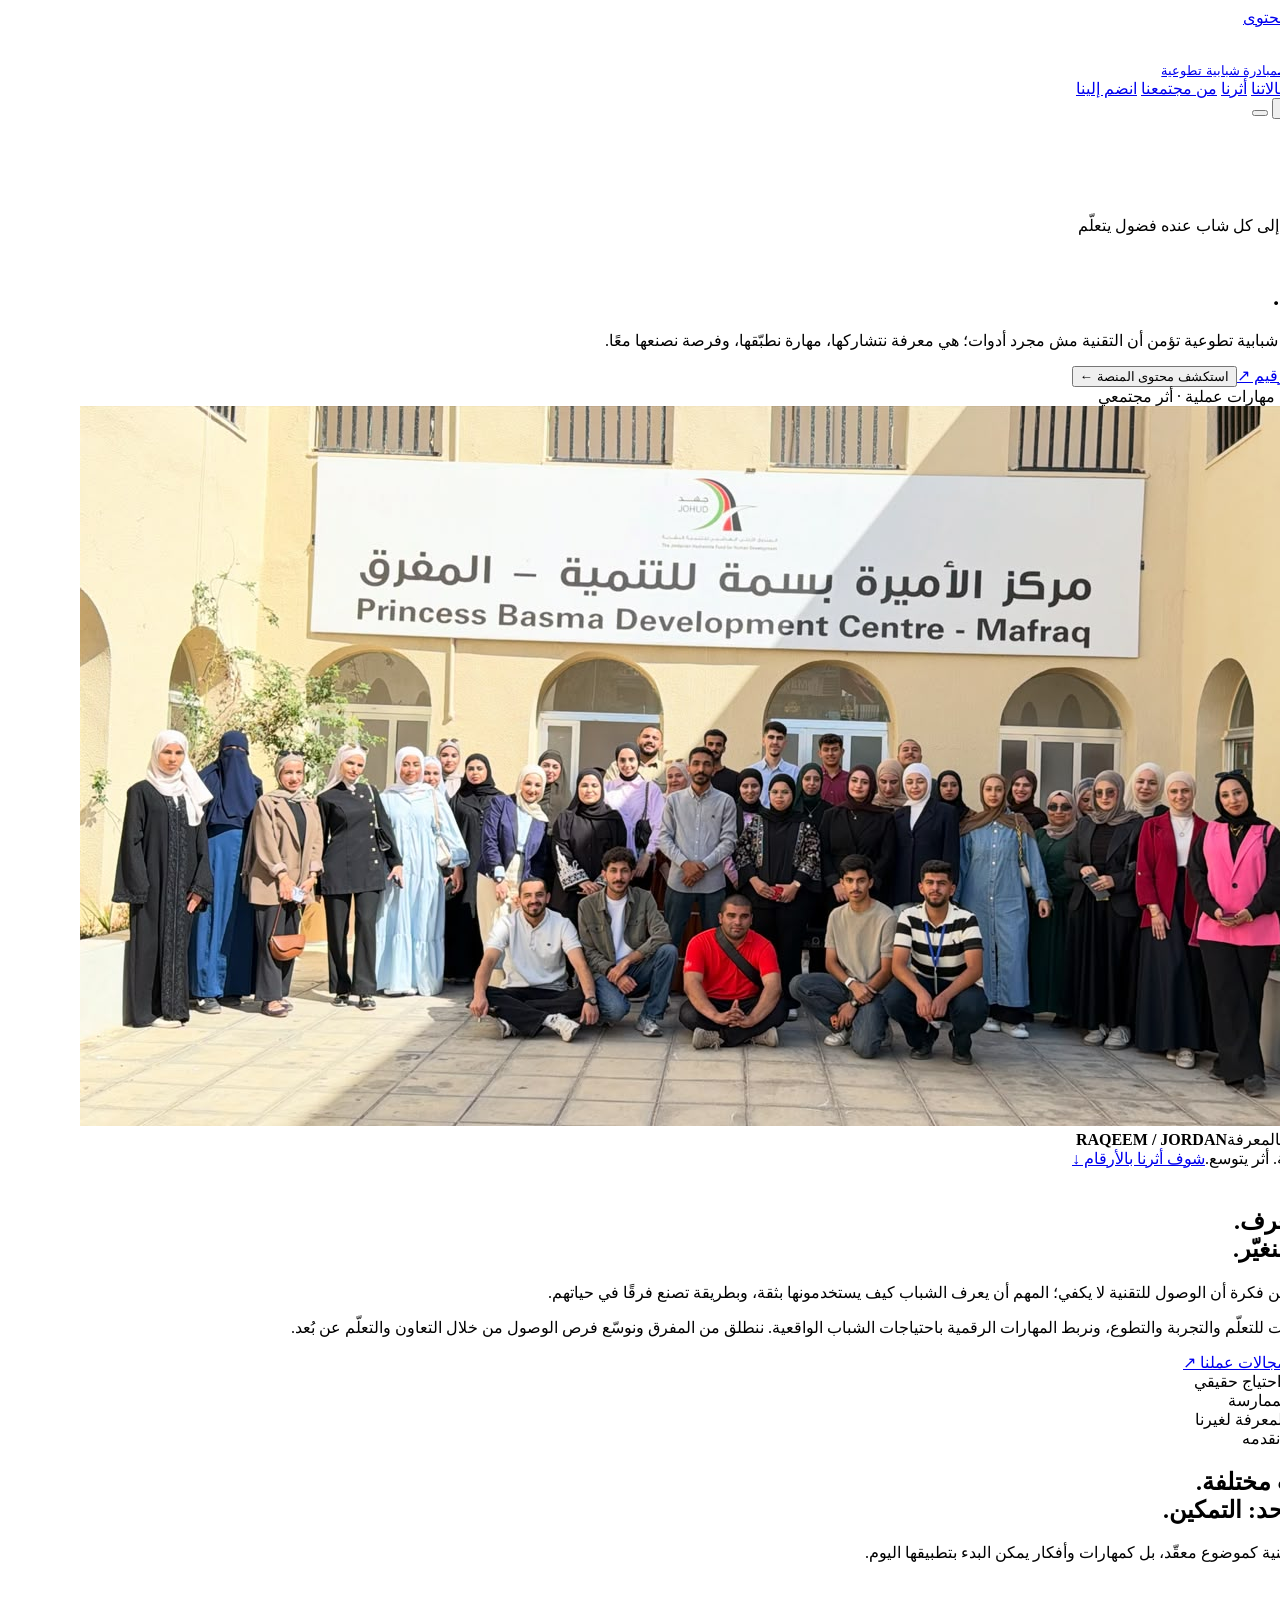
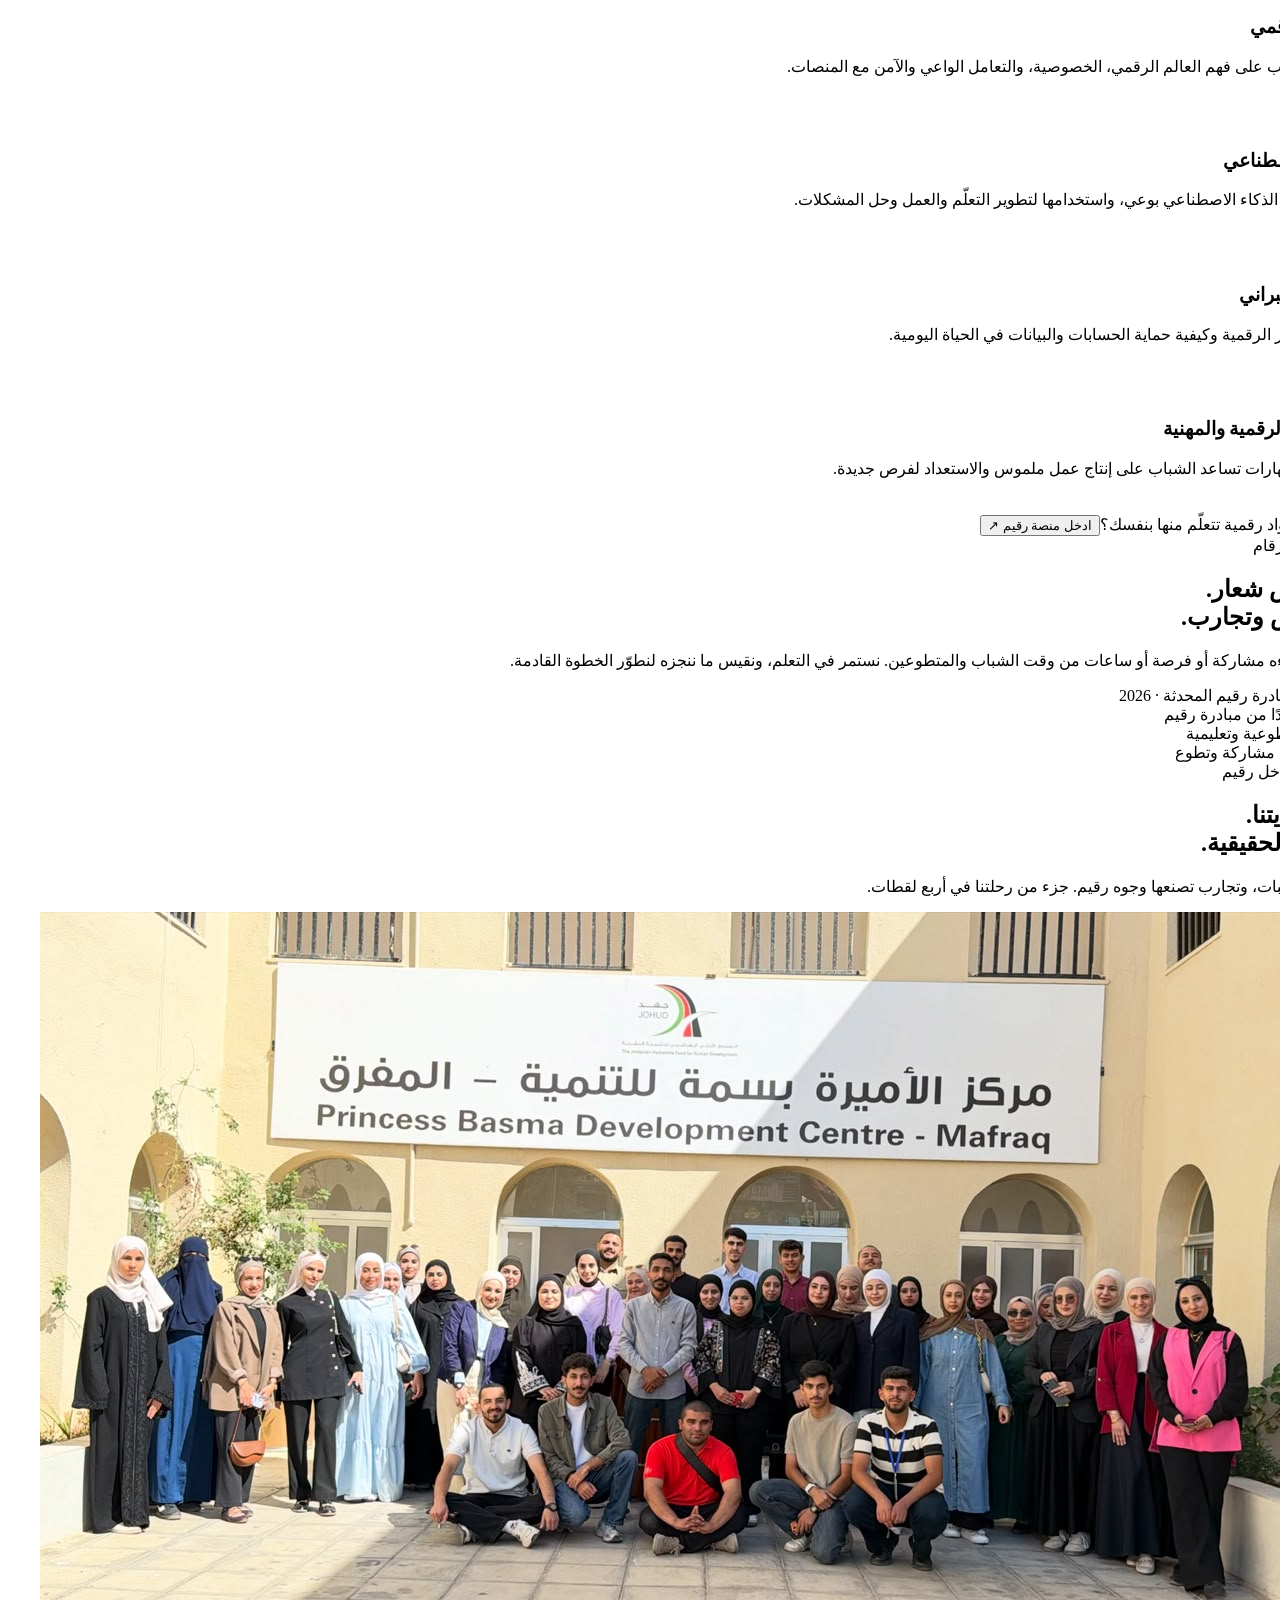
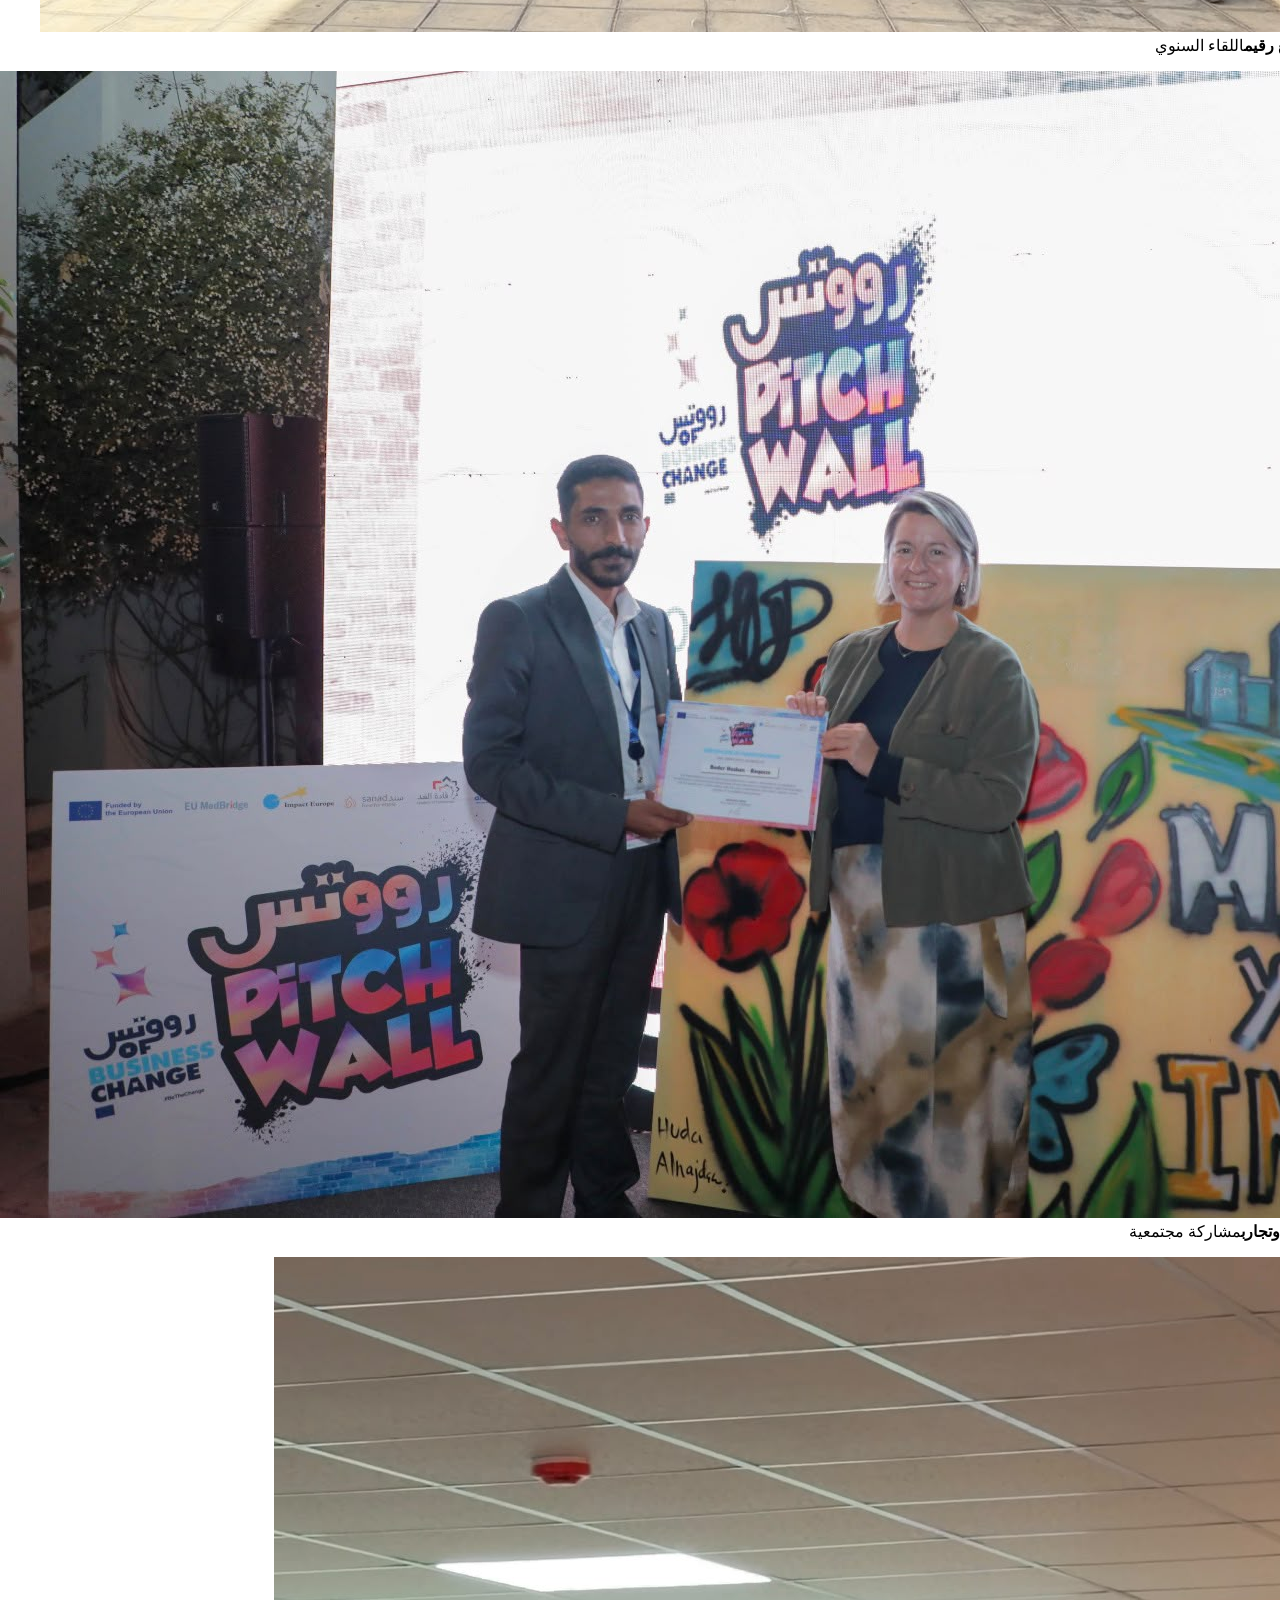
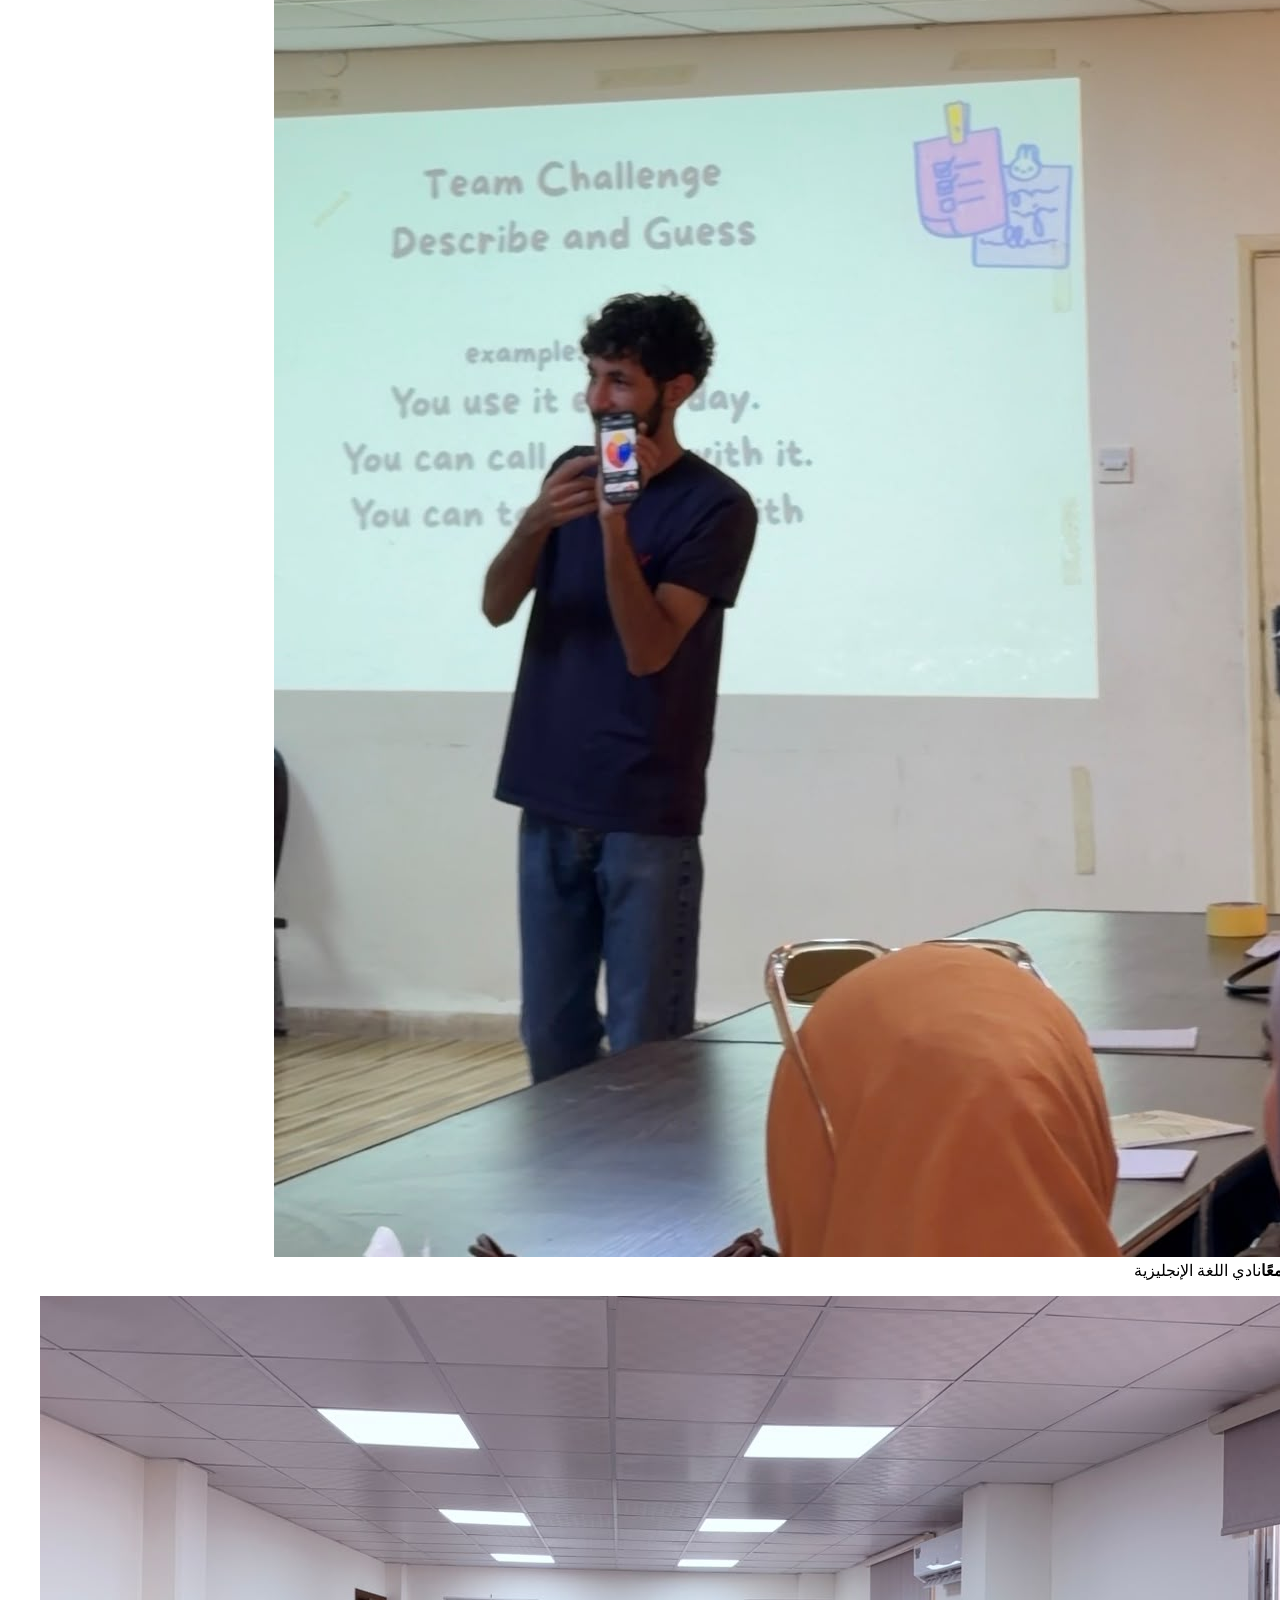
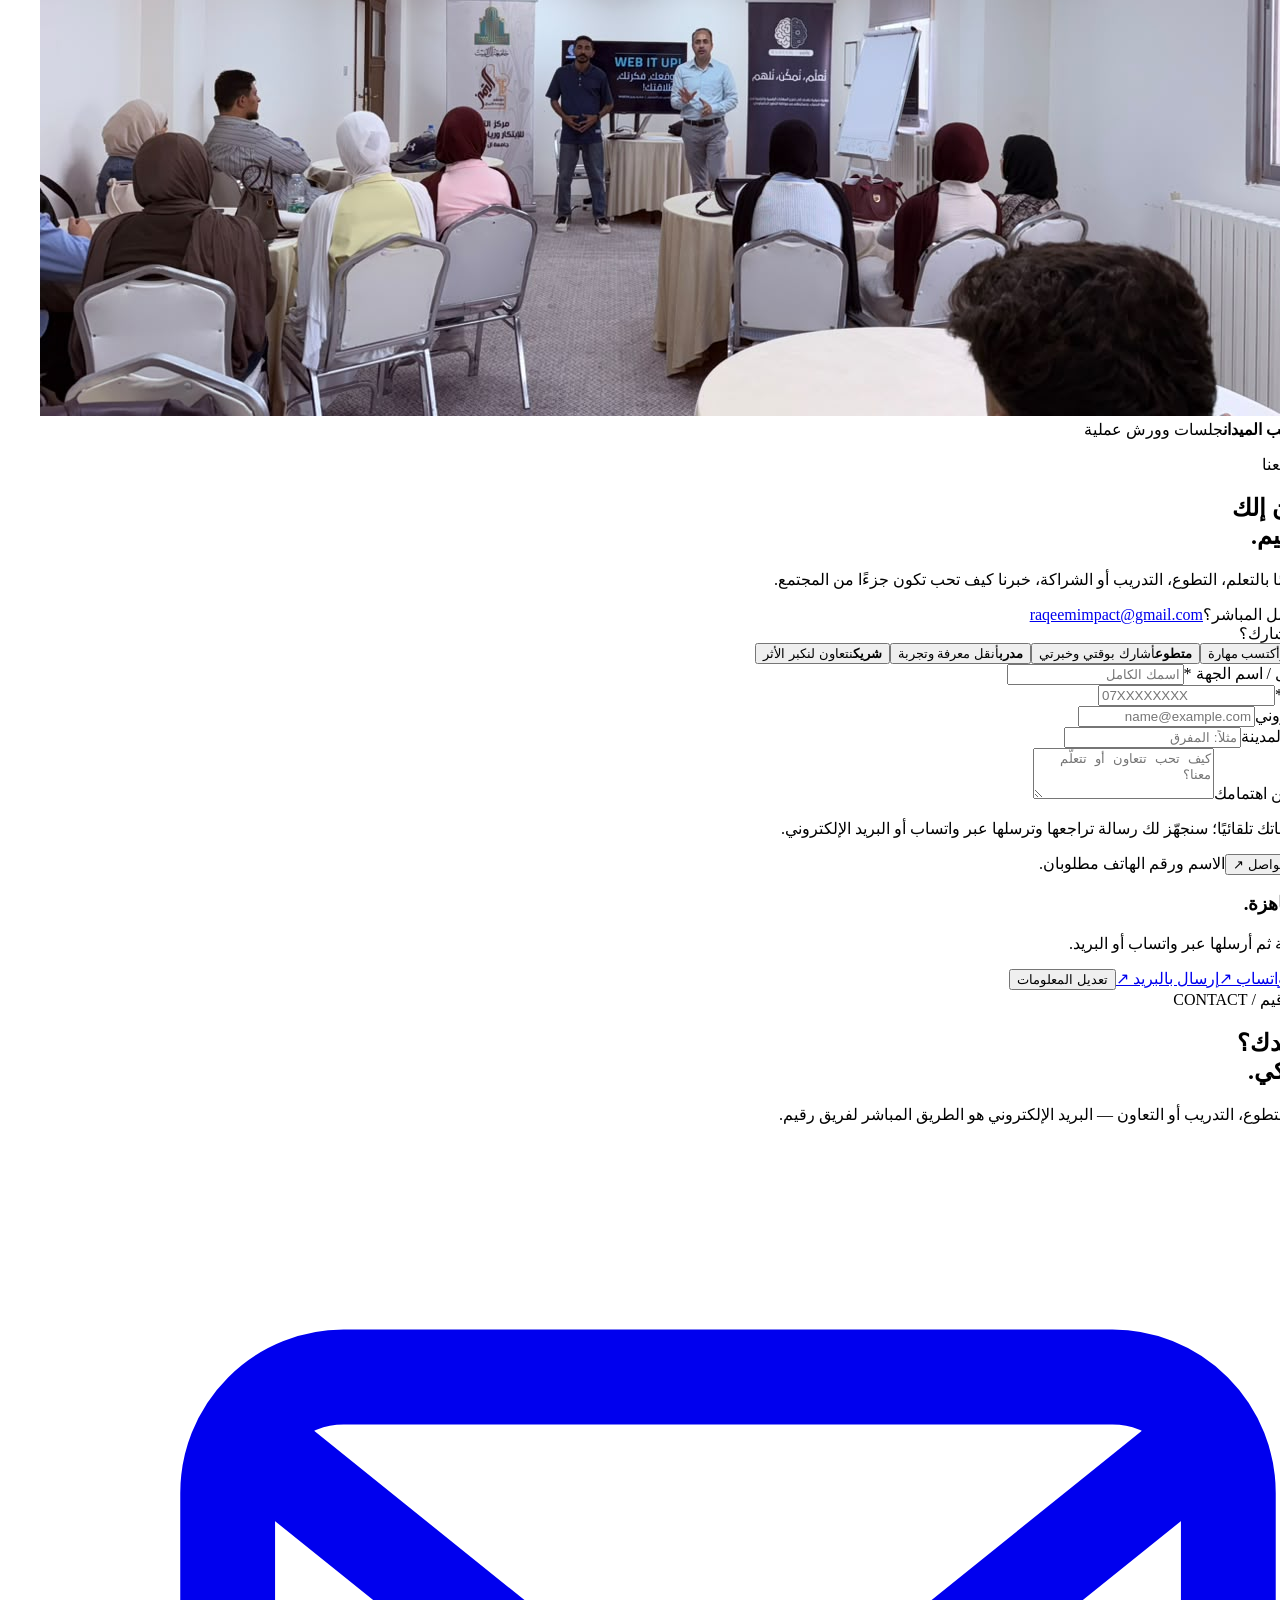
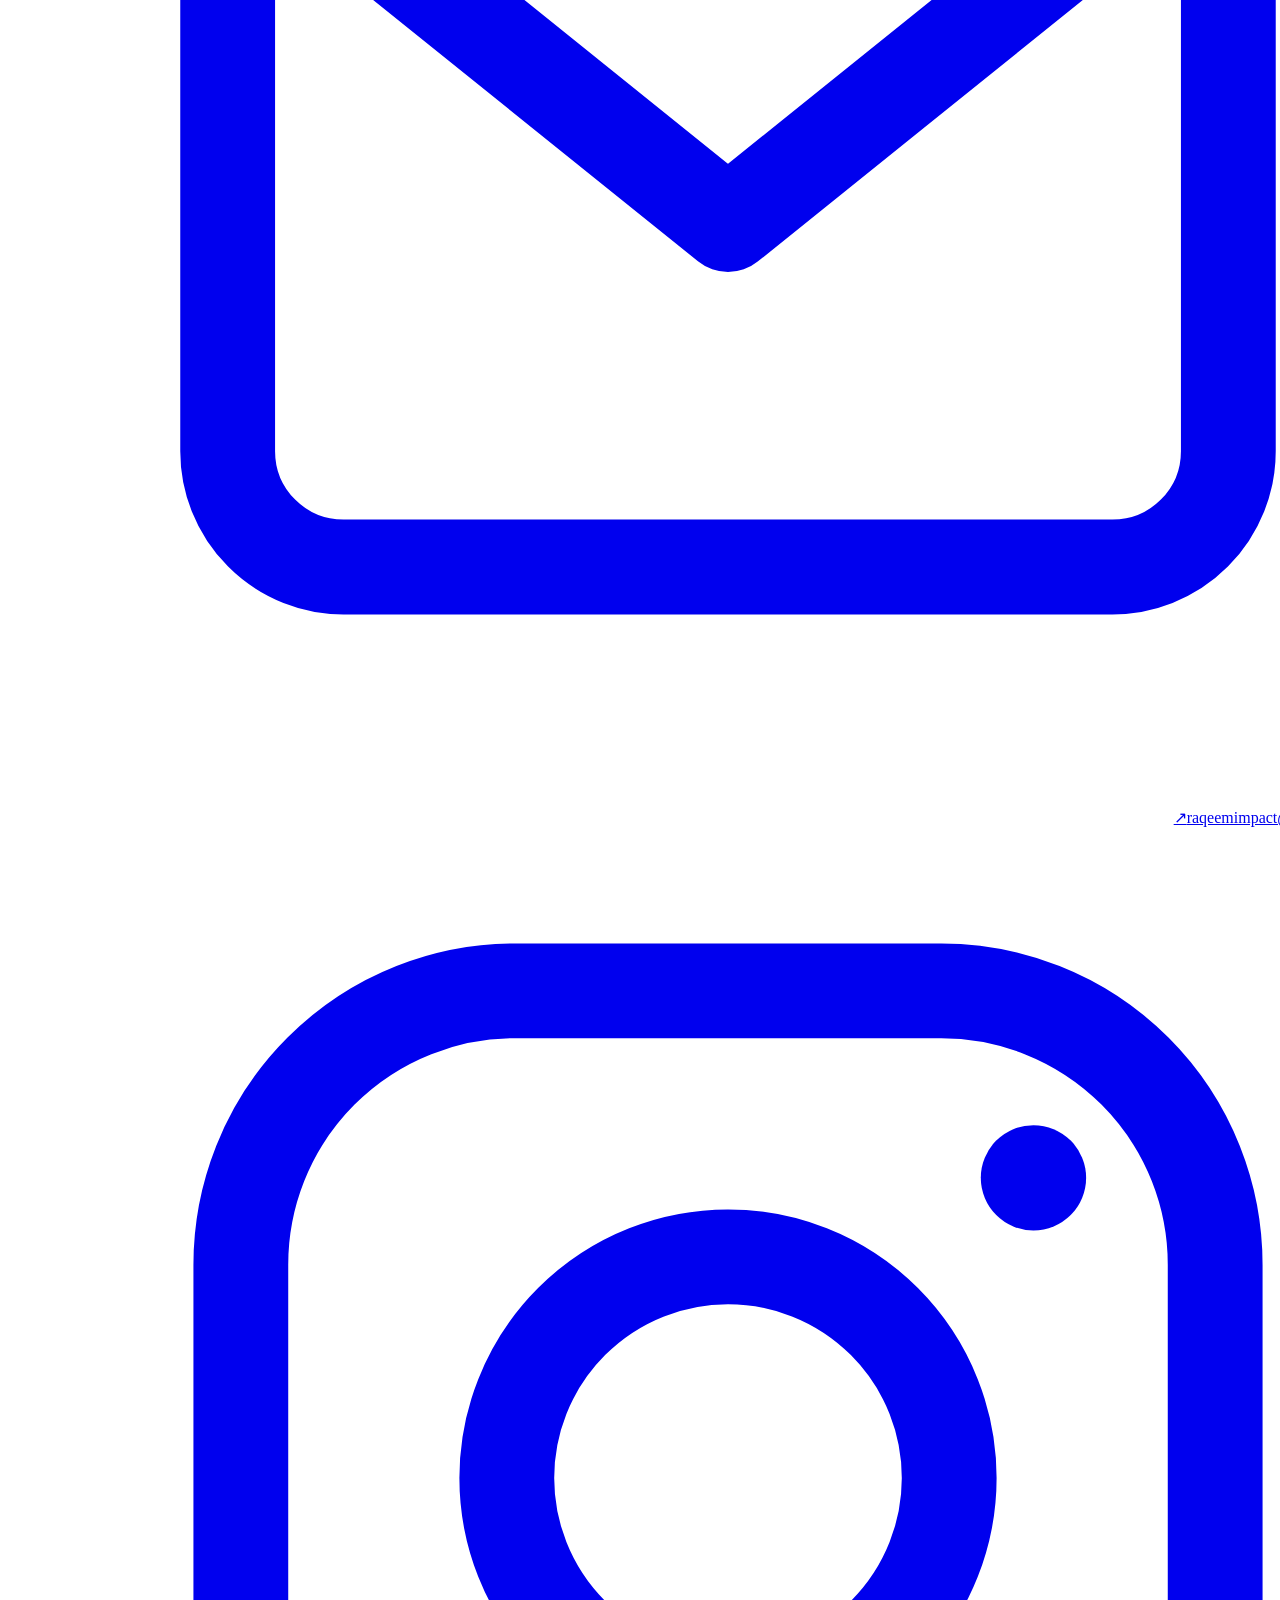
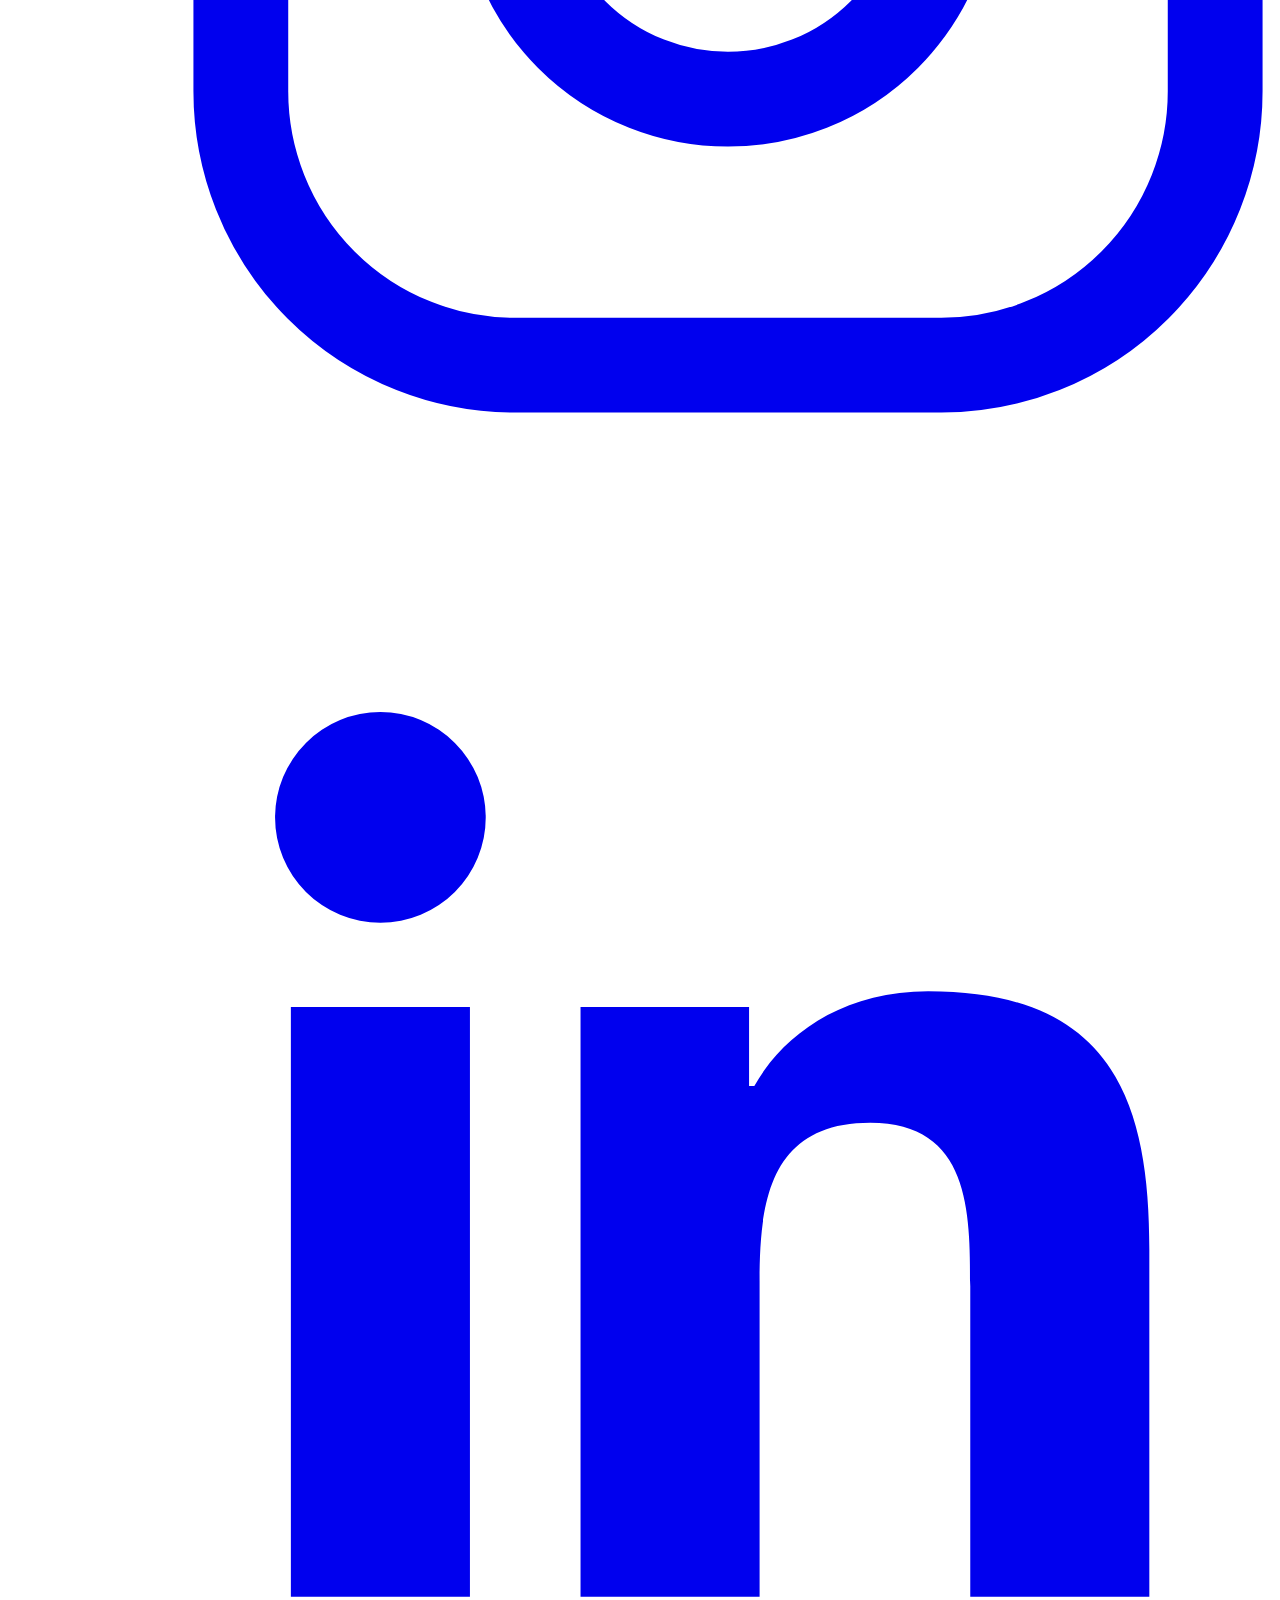
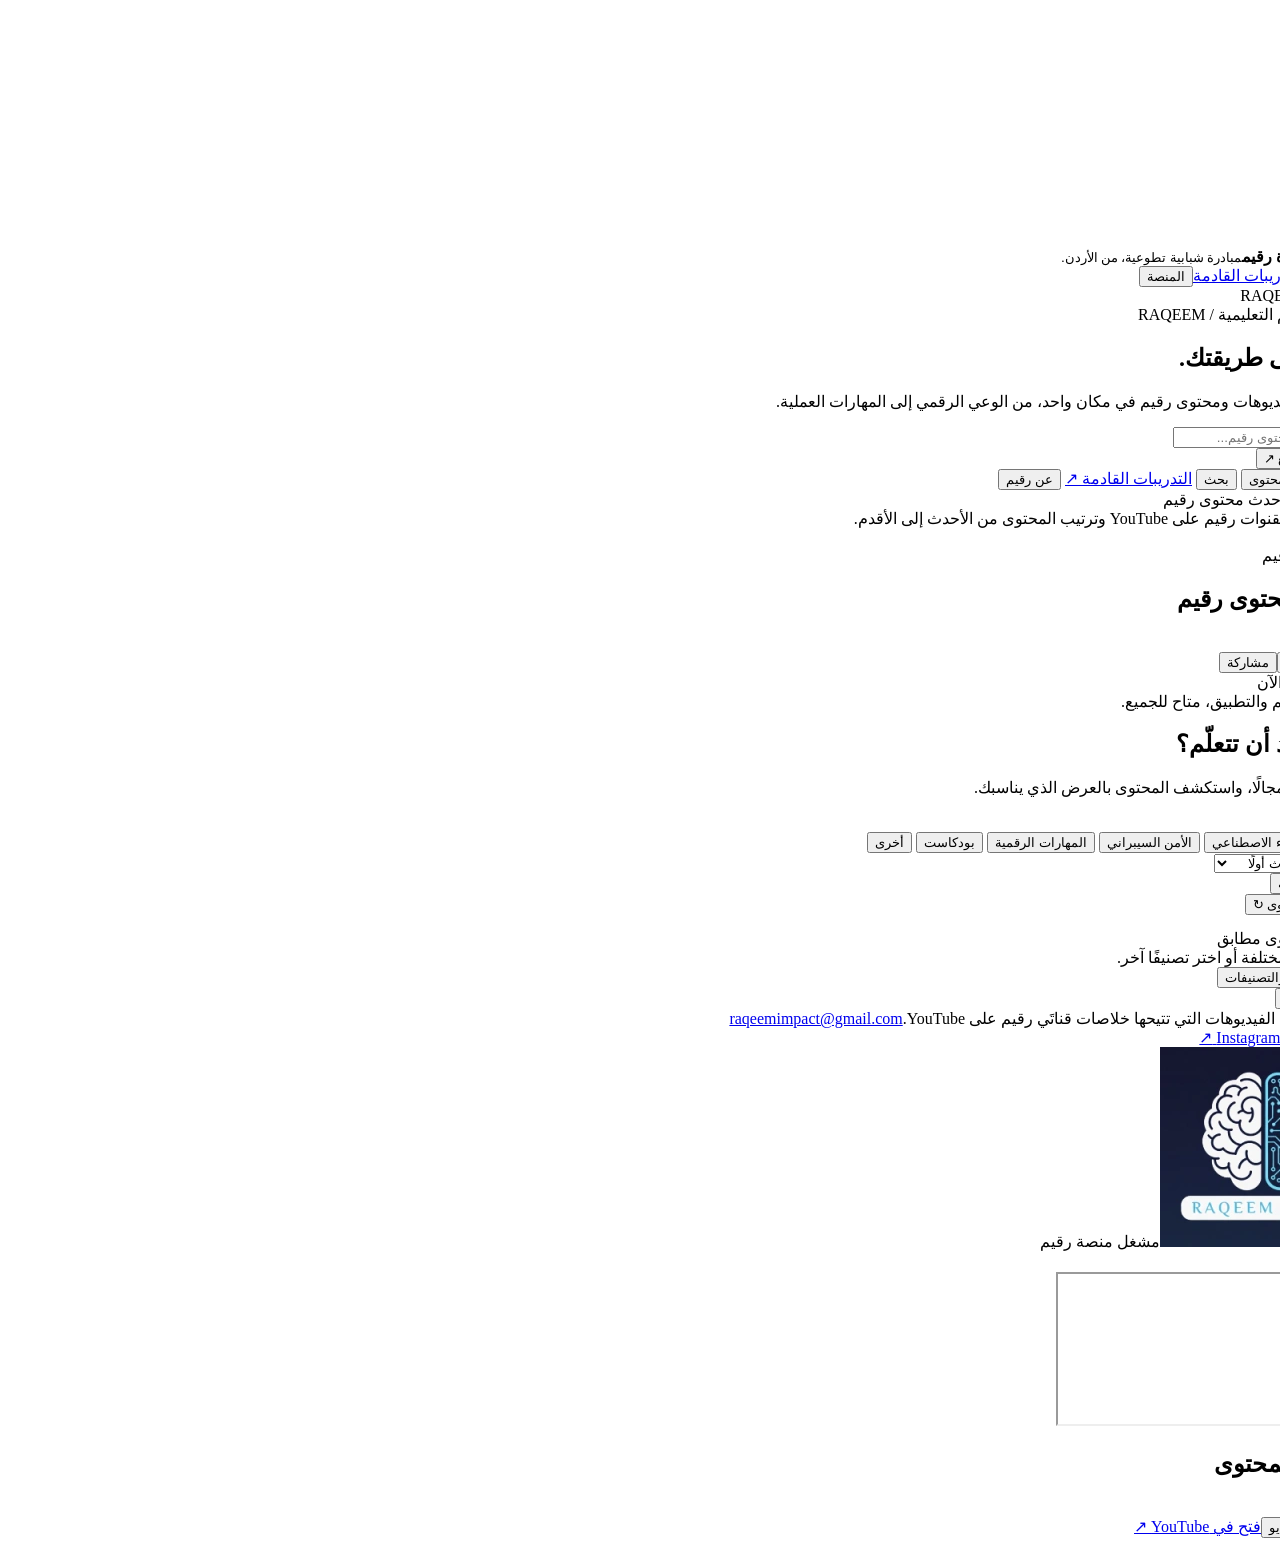
==== commit e2f8999d: "Add files via upload" ====
--- a/index.html
+++ b/index.html
@@ -3,392 +3,146 @@
 <head>
 <meta charset="utf-8">
 <meta name="viewport" content="width=device-width,initial-scale=1,viewport-fit=cover">
-<meta name="theme-color" content="#ffffff">
-<meta name="description" content="رقيم — مبادرة شبابية رقمية من الأردن. نبني وعيًا رقميًا، مهارات عملية، وفرصًا تقرّب الشباب من التقنية وسوق العمل.">
-<title>رقيم | التقنية لما تتحول إلى أثر</title>
-
+<meta name="theme-color" content="#f7f9fa">
+<meta name="description" content="رقيم مبادرة شبابية تطوعية من الأردن، ننقل المعرفة الرقمية إلى مهارات عملية وفرص وتجارب واقعية.">
+<meta property="og:title" content="رقيم | المعرفة تبدأ منك">
+<meta property="og:description" content="مجتمع رقيم: معرفة رقمية، مهارات عملية، وأثر يصنعه الشباب.">
+<meta property="og:type" content="website">
+<meta property="og:image" content="assets/gallery/team.jpeg">
+<title>رقيم | المعرفة تبدأ منك</title>
+<link rel="icon" type="image/webp" href="assets/raqeem-logo.webp">
 <link rel="preconnect" href="https://fonts.googleapis.com">
 <link rel="preconnect" href="https://fonts.gstatic.com" crossorigin>
 <link href="https://fonts.googleapis.com/css2?family=IBM+Plex+Sans+Arabic:wght@400;500;600;700&family=Tajawal:wght@400;500;700;800&display=swap" rel="stylesheet">
-
-<link rel="stylesheet" href="assets/site.css">
-<link rel="stylesheet" href="assets/apple-experience.css">
+<link rel="stylesheet" href="assets/raqeem.css">
 </head>
 <body>
+<a href="#mainContent" class="skip-link">انتقل إلى المحتوى</a>
 <div class="scroll-progress" aria-hidden="true"></div>
-
 <header class="header" id="header">
   <div class="container header-inner">
-    <a class="brand" href="#home" id="brandHome">
-      <img src="assets/raqeem-logo.webp" alt="شعار مبادرة رقيم">
-      <div><strong>مبادرة رقيم</strong><span>وعي رقمي • مهارات • أثر</span></div>
+    <a class="brand" href="#home" id="brandHome" aria-label="رقيم — العودة إلى الرئيسية">
+      <img src="assets/raqeem-logo.webp" alt="" width="48" height="48">
+      <span class="brand-lockup"><strong>رقيم</strong><small>مبادرة شبابية تطوعية</small></span>
     </a>
-
-    <nav class="nav" id="nav">
+    <nav class="nav" id="nav" aria-label="القائمة الرئيسية">
       <a href="#about">عن رقيم</a>
       <a href="#tracks">مجالاتنا</a>
-      <a href="#impact">الأثر</a>
-      <a href="#gallery">صورنا</a>
+      <a href="#impact">أثرنا</a>
+      <a href="#gallery">من مجتمعنا</a>
       <a href="#join">انضم إلينا</a>
     </nav>
-
     <div class="header-actions">
-      <button class="btn btn-ghost desktop" data-open-academy>منصة رقيم</button>
-      <a class="btn btn-primary desktop" href="#join">ابدأ معنا</a>
-      <button class="menu-btn" id="menuBtn" aria-label="فتح القائمة" aria-expanded="false" aria-controls="mobileMenu"><i></i><i></i><i></i></button>
+      <button class="nav-platform" type="button" data-open-academy>منصة رقيم <span aria-hidden="true">↗</span></button>
+      <button class="menu-btn" id="menuBtn" type="button" aria-label="فتح القائمة" aria-expanded="false" aria-controls="mobileMenu"><span></span><span></span></button>
     </div>
   </div>
 </header>
-
-
 <div class="mobile-menu" id="mobileMenu" aria-hidden="true" inert>
-  <aside class="mobile-panel" role="dialog" aria-modal="true" aria-label="قائمة التنقل">
-    <div class="mobile-panel-glow" aria-hidden="true"></div>
-
-    <div class="mobile-top">
-      <a class="mobile-brand" href="#home" data-mobile-link>
-        <img src="assets/raqeem-logo.webp" alt="شعار مبادرة رقيم">
-        <div>
-          <strong>مبادرة رقيم</strong>
-          <span>وعي رقمي • مهارات • أثر</span>
-        </div>
-      </a>
-      <button class="close-btn mobile-close-x" id="closeMenu" aria-label="إغلاق القائمة">×</button>
-    </div>
-
-    <div class="mobile-menu-intro">
-      <span class="pixel">RAQEEM / MENU</span>
-      <p>اختَر وين بدك تروح.</p>
-    </div>
-
+  <aside class="mobile-panel" role="dialog" aria-modal="true" aria-label="قائمة رقيم">
+    <div class="mobile-top"><span>استكشف رقيم</span><button class="close-btn" id="closeMenu" type="button" aria-label="إغلاق القائمة">×</button></div>
     <nav class="mobile-links" aria-label="روابط الموقع">
-      <a href="#home" data-mobile-link data-mobile-section="home">
-        <span class="mobile-link-index">01</span>
-        <span class="mobile-link-copy"><strong>الرئيسية</strong><small>العودة لبداية رقيم</small></span>
-        <span class="mobile-link-arrow">↗</span>
-      </a>
-
-      <a href="#about" data-mobile-link data-mobile-section="about">
-        <span class="mobile-link-index">02</span>
-        <span class="mobile-link-copy"><strong>عن رقيم</strong><small>الفكرة والهوية</small></span>
-        <span class="mobile-link-arrow">↗</span>
-      </a>
-
-      <a href="#tracks" data-mobile-link data-mobile-section="tracks">
-        <span class="mobile-link-index">03</span>
-        <span class="mobile-link-copy"><strong>مجالاتنا</strong><small>المسارات التي نعمل عليها</small></span>
-        <span class="mobile-link-arrow">↗</span>
-      </a>
-
-      <a href="#impact" data-mobile-link data-mobile-section="impact">
-        <span class="mobile-link-index">04</span>
-        <span class="mobile-link-copy"><strong>الأثر</strong><small>الأرقام والنتائج</small></span>
-        <span class="mobile-link-arrow">↗</span>
-      </a>
-
-      <a href="#gallery" data-mobile-link data-mobile-section="gallery">
-        <span class="mobile-link-index">05</span>
-        <span class="mobile-link-copy"><strong>صور رقيم</strong><small>التجمع السنوي ولحظات من أنشطتنا</small></span>
-        <span class="mobile-link-arrow">↗</span>
-      </a>
-      <a href="#join" data-mobile-link data-mobile-section="join">
-        <span class="mobile-link-index">06</span>
-        <span class="mobile-link-copy"><strong>انضم إلينا</strong><small>شارك، تطوع، درّب أو تعاون</small></span>
-        <span class="mobile-link-arrow">↗</span>
-      </a>
+      <a href="#home" data-mobile-link data-mobile-section="home">الرئيسية <span>↗</span></a>
+      <a href="#about" data-mobile-link data-mobile-section="about">عن رقيم <span>↗</span></a>
+      <a href="#tracks" data-mobile-link data-mobile-section="tracks">مجالاتنا <span>↗</span></a>
+      <a href="#impact" data-mobile-link data-mobile-section="impact">أثرنا <span>↗</span></a>
+      <a href="#gallery" data-mobile-link data-mobile-section="gallery">صور المجتمع <span>↗</span></a>
+      <a href="#join" data-mobile-link data-mobile-section="join">انضم إلينا <span>↗</span></a>
     </nav>
-
-    <div class="mobile-quick">
-      <button class="mobile-platform-cta" data-open-academy>
-        <span>
-          <small>المحتوى والتعلّم</small>
-          <strong>دخول منصة رقيم</strong>
-        </span>
-        <b>↗</b>
-      </button>
-
-      <a class="mobile-join-cta" href="#join" data-mobile-link>
-        <span>ابدأ مع رقيم</span>
-        <b>→</b>
-      </a>
-    </div>
-
-    <div class="mobile-foot">
-      <div>
-        <span>الأردن</span>
-        <span>•</span>
-        <span>2026</span>
-      </div>
-      <a href="mailto:raqeemimpact@gmail.com">raqeemimpact@gmail.com</a>
-    </div>
+    <button type="button" class="mobile-platform-cta" data-open-academy>دخول منصة رقيم <span>↗</span></button>
+    <div class="mobile-foot"><a href="mailto:raqeemimpact@gmail.com" dir="ltr">raqeemimpact@gmail.com</a><div><a href="https://www.instagram.com/raqeem_jo/?hl=en" target="_blank" rel="noopener noreferrer">Instagram</a><a href="https://www.linkedin.com/company/raqee/" target="_blank" rel="noopener noreferrer">LinkedIn</a></div></div>
   </aside>
 </div>
-
 <div id="siteView">
-<main>
-<section class="hero" id="home">
-  <div class="hero-fx" aria-hidden="true"><span class="hero-orb one"></span><span class="hero-orb two"></span></div>
-  <video class="hero-video" id="heroVideo" muted playsinline preload="none" aria-hidden="true" tabindex="-1">
-    <source src="https://d8j0ntlcm91z4.cloudfront.net/user_38xzZboKViGWJOttwIXH07lWA1P/hf_20260809_012548_ef22562c-c0ae-4816-ad9d-f8922af4e6a7.mp4" type="video/mp4">
-  </video>
-
-  <div class="container hero-inner">
-    <div class="hero-copy">
-      <div class="hero-badge"><i></i> مبادرة شبابية رقمية من الأردن</div>
-      <h1>
-        <span class="hero-line">نفهم التقنية.</span>
-        <span class="hero-line">نحوّلها إلى <span class="cyan">فرصة وأثر.</span></span>
-      </h1>
-      <p>رقيم مساحة شبابية تساعدك تفهم التقنية بشكل أبسط، تتعلم مهارات عملية، وتقترب من فرص حقيقية في التعلم والتطوع والعمل.</p>
-      <div class="hero-actions">
-        <a class="btn btn-primary" href="#about">اعرف رقيم ↗</a>
-        <button class="btn btn-ghost" data-open-academy>استكشف المنصة</button>
-      </div>
-      <button class="btn btn-ghost hero-media-toggle" id="heroMediaToggle" type="button" aria-pressed="false" aria-controls="heroVideo">تشغيل الخلفية</button>
-      <div class="hero-tags"><span>وعي رقمي</span><i></i><span>مهارات عملية</span><i></i><span>ذكاء اصطناعي</span><i></i><span>فرص شبابية</span></div>
-    </div>
-
-  
-      <div class="apple-showcase" role="img" aria-label="عرض بصري لهوية رقيم ومجتمع التعلم الرقمي">
-        <div class="showcase-heading">
-          <span class="showcase-eyebrow">RAQEEM / CREATE YOUR IMPACT</span>
-          <strong>نحو معرفة.<br>تصنع فرقًا.</strong>
-          <small>نتعلّم معًا، نطبّق، ونفتح أبوابًا جديدة.</small>
-        </div>
-        <div class="showcase-device" aria-hidden="true">
-          <div class="showcase-device-top"><i></i><i></i><i></i></div>
-          <div class="showcase-screen">
-            <img src="assets/raqeem-logo.webp" alt="" width="94" height="94" decoding="async">
-            <span>RAQEEM / COMMUNITY</span>
-            <strong>مهارة جديدة.<br>فرصة أكبر.</strong>
-            <div class="showcase-progress"><i></i></div>
-            <small>المعرفة تصبح أثرًا بالتطبيق</small>
-          </div>
-        </div>
-        <div class="showcase-note" aria-hidden="true">✦ مساحتك للتعلّم والنمو</div>
-      </div>
-
-  <div class="metrics" id="metrics">
-      <div class="metric"><strong>3,417</strong><span>عدد المستفيدين</span></div>
-      <div class="metric"><strong>161</strong><span>عدد الفرص</span></div>
-      <div class="metric"><strong>19,326</strong><span>عدد الساعات</span></div>
-    </div>
-  </div>
-</section>
-
-<section class="section" id="about"><span class="section-title-number">01</span>
-  <div class="container section-inner intro-layout">
-    <div>
-      <div class="kicker">عن رقيم</div>
-      <h2 class="title">رقيم ليست دورة.<br><span class="cyan">هي مساحة تتعلم وتجرّب وتشارك.</span></h2>
-      <p class="lead">نعمل مع الشباب على رفع الوعي الرقمي وبناء مهارات تقنية واضحة وقابلة للتطبيق، من خلال تدريبات وتجارب وفرص تربط المعرفة بالحياة وسوق العمل.</p>
-
-      <div class="story-lines">
-        <div class="story-line"><strong>نفهم</strong><p>نبدأ من الحاجة الحقيقية للشباب.</p><b>01</b></div>
-        <div class="story-line"><strong>نطبّق</strong><p>نحوّل المحتوى إلى تجربة عملية.</p><b>02</b></div>
-        <div class="story-line"><strong>نوسّع</strong><p>نربط التعلم بفرص مشاركة وأثر.</p><b>03</b></div>
-      </div>
-    </div>
-
-    <div class="logo-orbit" aria-hidden="true">
-      <i class="a"></i><i class="b"></i><i class="c"></i>
-      <img src="assets/raqeem-logo.webp" alt="">
-    </div>
-  </div>
-</section>
-
-<div class="fx-marquee" aria-hidden="true">
-  <div class="fx-marquee-track">
-    <span>RAQEEM</span><b>•</b><span>DIGITAL AWARENESS</span><b>•</b><span>AI</span><b>•</b><span>CYBERSECURITY</span><b>•</b><span>PRACTICAL SKILLS</span><b>•</b><span>YOUTH IMPACT</span><b>•</b>
-  </div>
-</div>
-
-<section class="section tracks" id="tracks"><span class="section-title-number">02</span>
-  <div class="container section-inner">
-    <div class="section-head">
-      <div>
-        <div class="kicker">مجالاتنا</div>
-        <h2 class="title">أربع مساحات.<br>كل واحدة تقرّبك <span class="cyan">خطوة.</span></h2>
-      </div>
-      <p class="lead">نركز على المهارات التي يحتاجها الشباب اليوم، ونقدمها بطريقة بسيطة، عملية، وقريبة من الاستخدام الحقيقي.</p>
-    </div>
-
-    <div class="track-list">
-      <article class="track"><div class="track-code">01</div><h3>الوعي الرقمي</h3><p>فهم التقنية، الخصوصية، السلوك الرقمي، والاستخدام الآمن للمنصات.</p><button class="track-arrow" type="button" data-open-academy aria-label="استكشف محتوى منصة رقيم حول الوعي الرقمي">↗</button></article>
-      <article class="track"><div class="track-code">AI</div><h3>الذكاء الاصطناعي</h3><p>استخدام أدوات الذكاء الاصطناعي في التعلم والعمل وحل المشكلات بطريقة عملية ومسؤولة.</p><button class="track-arrow" type="button" data-open-academy aria-label="استكشف محتوى منصة رقيم حول الذكاء الاصطناعي">↗</button></article>
-      <article class="track"><div class="track-code">#</div><h3>الأمن السيبراني</h3><p>رفع الوعي بالمخاطر الرقمية وحماية الحسابات والبيانات وفهم التهديدات اليومية.</p><button class="track-arrow" type="button" data-open-academy aria-label="استكشف محتوى منصة رقيم حول الأمن السيبراني">↗</button></article>
-      <article class="track"><div class="track-code">↗</div><h3>المهارات المهنية</h3><p>مهارات رقمية ومكتبية ومهنية تساعد الشباب في الدراسة والعمل والوصول للفرص.</p><button class="track-arrow" type="button" data-open-academy aria-label="استكشف محتوى منصة رقيم حول المهارات المهنية">↗</button></article>
-    </div>
-  </div>
-</section>
-
-<section class="section impact" id="impact"><span class="section-title-number">03</span>
-  <div class="container section-inner impact-layout">
-    <div>
-      <div class="kicker">أثر رقيم</div>
-      <h2 class="title">مش بس عدد حضور.<br><span class="cyan">بل حركة مستمرة.</span></h2>
-      <p class="lead">نقيس التفاعل والعمل والفرص بشكل مباشر، ونستخدم الأرقام حتى نعرف أين وصلنا وما الذي يجب أن نبنيه بعد ذلك.</p>
-    </div>
-
-    <div class="impact-list">
-      <div class="impact-row"><strong>3,417</strong><span>عدد المستفيدين</span></div>
-      <div class="impact-row"><strong>161</strong><span>عدد الفرص</span></div>
-      <div class="impact-row"><strong>19,326</strong><span>عدد الساعات</span></div>
-    </div>
-  </div>
-</section>
-
-
-<section class="section gallery-section" id="gallery" aria-labelledby="galleryTitle"><span class="section-title-number" aria-hidden="true">04</span>
-  <div class="container section-inner">
-    <div class="section-head">
-      <div><div class="kicker">من مجتمع رقيم</div><h2 class="title" id="galleryTitle">وجوه وقصص.<br><span class="cyan">ولحظات تجمعنا.</span></h2></div>
-      <p class="lead">من التعلّم والعمل معًا، إلى تجمع رقيم السنوي. هنا نشارك صورًا من رحلتنا.</p>
-    </div>
-    <div class="gallery-grid">
-      <figure class="gallery-card gallery-card--annual" data-gallery="annual">
-        <div class="gallery-media">
-          <img src="team.jpeg" alt="تجمّع رقيم السنوي" loading="lazy" decoding="async" width="1600" height="700">
-          <div class="gallery-placeholder" role="img" aria-label="مساحة مخصصة لصورة: تجمّع رقيم السنوي">
-            <svg viewBox="0 0 24 24" fill="none" stroke="currentColor" stroke-width="1.3" aria-hidden="true"><rect x="3" y="5" width="18" height="15" rx="3"/><path d="m3 16 5-5 4 4 3-3 6 6"/><circle cx="16.5" cy="9.5" r="1.5"/></svg><span>تجمّع رقيم السنوي</span><small>مساحة الصورة</small>
-          </div>
-          <span class="gallery-label">معًا في رقيم</span>
-        </div>
-        <figcaption><h3>تجمّع رقيم السنوي</h3><span class="pixel">01 / ANNUAL</span></figcaption>
-      </figure>
-      <figure class="gallery-card" data-gallery="photo1">
-        <div class="gallery-media">
-          <img alt="نتعلّم ونجرّب" loading="lazy" decoding="async" width="800" height="600" hidden>
-          <div class="gallery-placeholder" role="img" aria-label="مساحة مخصصة لصورة: نتعلّم ونجرّب">
-            <svg viewBox="0 0 24 24" fill="none" stroke="currentColor" stroke-width="1.3" aria-hidden="true"><rect x="3" y="5" width="18" height="15" rx="3"/><path d="m3 16 5-5 4 4 3-3 6 6"/><circle cx="16.5" cy="9.5" r="1.5"/></svg><span>Organised by EU MedBridge</span><small>مساحة الصورة</small>
-          </div>
-          <span class="gallery-label">RootsOfBusinessChange2026</span>
-        </div>
-        <figcaption><h3>Organised by EU MedBridge</h3><span class="pixel">02</span></figcaption>
-      </figure>
-      <figure class="gallery-card" data-gallery="photo2">
-        <div class="gallery-media">
-          <img alt="نعمل معًا" loading="lazy" decoding="async" width="800" height="600" hidden>
-          <div class="gallery-placeholder" role="img" aria-label="مساحة مخصصة لصورة: نعمل معًا">
-            <svg viewBox="0 0 24 24" fill="none" stroke="currentColor" stroke-width="1.3" aria-hidden="true"><rect x="3" y="5" width="18" height="15" rx="3"/><path d="m3 16 5-5 4 4 3-3 6 6"/><circle cx="16.5" cy="9.5" r="1.5"/></svg><span>نعمل معًا</span><small>مساحة الصورة</small>
-          </div>
-          <span class="gallery-label">من ورشاتنا</span>
-        </div>
-        <figcaption><h3>نادي اللغة الانجليزية</h3><span class="pixel">03</span></figcaption>
-      </figure>
-      <figure class="gallery-card" data-gallery="photo3">
-        <div class="gallery-media">
-          <img alt="نشارك الأثر" loading="lazy" decoding="async" width="800" height="600" hidden>
-          <div class="gallery-placeholder" role="img" aria-label="مساحة مخصصة لصورة: نشارك الأثر">
-            <svg viewBox="0 0 24 24" fill="none" stroke="currentColor" stroke-width="1.3" aria-hidden="true"><rect x="3" y="5" width="18" height="15" rx="3"/><path d="m3 16 5-5 4 4 3-3 6 6"/><circle cx="16.5" cy="9.5" r="1.5"/></svg><span>نشارك الأثر</span><small>مساحة الصورة</small>
-          </div>
-          <span class="gallery-label">من مجتمعنا</span>
-        </div>
-        <figcaption><h3>نشارك الأثر</h3><span class="pixel">04</span></figcaption>
-      </figure>
-    </div>
-  </div>
-</section>
-
-<section class="section join" id="join"><span class="section-title-number">05</span>
-  <div class="container section-inner join-layout">
-    <div class="join-copy">
-      <div class="kicker">انضم إلى رقيم</div>
-      <h2 class="title">اختر كيف تحب<br><span class="cyan">تكون جزءًا من رقيم.</span></h2>
-      <p class="lead">بدل نموذج طويل ومعقد، اختر دورك، اكتب معلوماتك الأساسية، ثم أكمل التواصل معنا بالطريقة الأنسب.</p>
-
-      <div class="join-points">
-        <div class="join-point"><i></i><span>خطوات قصيرة وواضحة.</span></div>
-        <div class="join-point"><i></i><span>يمكنك الانضمام كمشارك، متطوع، مدرب، أو شريك.</span></div>
-        <div class="join-point"><i></i><span>بعد الإرسال يظهر لك رابط واتساب جاهز برسالتك.</span></div>
-      </div>
-    </div>
-
-    <div class="join-form-wrap">
-      <div class="join-role-title">أولًا: اختر صفتك</div>
-
-      <div class="role-grid" id="roleGrid">
-        <button class="role-btn active" type="button" data-role="مشارك" aria-pressed="true"><strong>مشارك</strong><span>أريد الاستفادة من التدريبات والفرص.</span></button>
-        <button class="role-btn" type="button" data-role="متطوع" aria-pressed="false"><strong>متطوع</strong><span>أريد المساهمة مع فريق رقيم.</span></button>
-        <button class="role-btn" type="button" data-role="مدرب" aria-pressed="false"><strong>مدرب</strong><span>أريد تقديم تدريب أو مشاركة خبرتي.</span></button>
-        <button class="role-btn" type="button" data-role="شريك محتمل" aria-pressed="false"><strong>شريك</strong><span>جهة مهتمة بالتعاون أو الشراكة.</span></button>
-      </div>
-
-      <form id="joinForm" novalidate>
-        <input type="hidden" id="joinRole" value="مشارك">
-
-        <div class="form-grid">
-          <div class="field">
-            <label for="fullName">الاسم الكامل / اسم الجهة</label>
-            <input id="fullName" name="fullName" type="text" placeholder="اكتب الاسم هنا" required>
-          </div>
-
-          <div class="field">
-            <label for="phone">رقم الهاتف</label>
-            <input id="phone" name="phone" type="tel" placeholder="07XXXXXXXX" inputmode="tel" required>
-          </div>
-
-          <div class="field">
-            <label for="email">البريد الإلكتروني</label>
-            <input id="email" name="email" type="email" placeholder="name@example.com">
-          </div>
-
-          <div class="field">
-            <label for="city">المحافظة / المدينة</label>
-            <input id="city" name="city" type="text" placeholder="مثال: المفرق">
-          </div>
-
-          <div class="field full">
-            <label for="message">خبرنا باختصار: شو حاب تعمل مع رقيم؟</label>
-            <textarea id="message" name="message" placeholder="اكتب رسالتك هنا..."></textarea>
-          </div>
-        </div>
-
-        <div class="form-hint">لن يتم إرسال البيانات إلى خادم؛ عند الضغط على المتابعة سيتم تجهيز رسالة واتساب منظمة تستطيع مراجعتها قبل الإرسال.</div>
-
-        <div class="form-actions">
-          <button class="btn btn-primary" type="submit">متابعة الانضمام ↗</button>
-          <span class="form-status" id="formStatus" role="status">يحتاج الاسم ورقم الهاتف فقط للمتابعة.</span>
-        </div>
-      </form>
-
-      <div class="join-success" id="joinSuccess" tabindex="-1" role="region" aria-labelledby="successTitle">
-        <h3 id="successTitle">تمام — جهزنا طلبك.</h3>
-        <p id="successText">راجع الرسالة ثم أرسلها لنا عبر واتساب أو البريد.</p>
-        <div class="success-actions">
-          <a class="btn btn-cyan" id="whatsappLink" href="#" target="_blank" rel="noopener">إرسال عبر واتساب</a>
-          <a class="btn btn-ghost" id="emailLink" href="#">إرسال بالبريد</a>
-          <button class="btn btn-ghost" id="editJoin" type="button">تعديل الطلب</button>
-        </div>
-      </div>
-    </div>
-  </div>
-</section>
+<main id="mainContent">
+  <section class="hero" id="home" aria-labelledby="heroTitle">
+    <div class="container hero-layout">
+      <div class="hero-copy">
+        <span class="eyebrow"><span class="eyebrow-line"></span> من المفرق، إلى كل شاب عنده فضول يتعلّم</span>
+        <h1 id="heroTitle">المعرفة<br>تبدأ <em>منك.</em></h1>
+        <p>رقيم مبادرة شبابية تطوعية تؤمن أن التقنية مش مجرد أدوات؛ هي معرفة نتشاركها، مهارة نطبّقها، وفرصة نصنعها معًا.</p>
+        <div class="hero-actions"><a class="btn btn-primary" href="#about">تعرّف على رقيم <span aria-hidden="true">↗</span></a><button class="btn btn-text" type="button" data-open-academy>استكشف محتوى المنصة <span aria-hidden="true">←</span></button></div>
+        <div class="hero-quiet"><span class="hero-dot"></span> وعي رقمي <span>·</span> مهارات عملية <span>·</span> أثر مجتمعي</div>
+      </div>
+      <div class="hero-visual">
+        <img src="assets/gallery/team.jpeg" alt="مجموعة من أعضاء ومشاركي رقيم في لقاء جماعي بمركز الأميرة بسمة في المفرق" width="1280" height="720" fetchpriority="high" decoding="async">
+        <div class="hero-image-foot"><span>مجتمع ينمو بالمعرفة</span><strong>RAQEEM <span>/</span> JORDAN</strong></div>
+      </div>
+    </div>
+    <div class="container hero-tail"><span>فكرة بسيطة. أثر يتوسع.</span><a href="#impact">شوف أثرنا بالأرقام <span aria-hidden="true">↓</span></a></div>
+  </section>
+  <section class="section about" id="about" aria-labelledby="aboutTitle">
+    <div class="container about-layout">
+      <div class="section-heading"><span class="section-tag">01 / من نحن</span><h2 id="aboutTitle">نتعلّم لنعرف.<br><span>ونعرف لنغيّر.</span></h2></div>
+      <div class="about-copy"><p class="statement">بدأت رقيم من فكرة أن الوصول للتقنية لا يكفي؛ المهم أن يعرف الشباب كيف يستخدمونها بثقة، وبطريقة تصنع فرقًا في حياتهم.</p><p>نقدّم مساحات للتعلّم والتجربة والتطوع، ونربط المهارات الرقمية باحتياجات الشباب الواقعية. ننطلق من المفرق ونوسّع فرص الوصول من خلال التعاون والتعلّم عن بُعد.</p>
+        <a class="inline-link" href="#tracks">تعرّف على مجالات عملنا <span aria-hidden="true">↗</span></a>
+      </div>
+    </div>
+    <div class="container values-strip" aria-label="طريقة عمل رقيم"><div><strong>نفهم</strong><span>نبدأ من احتياج حقيقي</span></div><div><strong>نجرّب</strong><span>نتعلّم بالممارسة</span></div><div><strong>نشارك</strong><span>ننقل المعرفة لغيرنا</span></div></div>
+  </section>
+  <section class="section tracks" id="tracks" aria-labelledby="tracksTitle">
+    <div class="container">
+      <div class="section-intro"><div><span class="section-tag">02 / ما الذي نقدمه</span><h2 id="tracksTitle">مسارات مختلفة.<br><span>هدف واحد: التمكين.</span></h2></div><p>لا نعرض التقنية كموضوع معقّد، بل كمهارات وأفكار يمكن البدء بتطبيقها اليوم.</p></div>
+      <div class="track-list">
+        <article class="track"><div class="track-symbol">✳</div><div class="track-text"><h3>الوعي الرقمي</h3><p>نساعد الشباب على فهم العالم الرقمي، الخصوصية، والتعامل الواعي والآمن مع المنصات.</p></div><button class="track-arrow" type="button" data-open-academy aria-label="استكشف محتوى الوعي الرقمي">↗</button></article>
+        <article class="track"><div class="track-symbol">AI</div><div class="track-text"><h3>الذكاء الاصطناعي</h3><p>تجربة أدوات الذكاء الاصطناعي بوعي، واستخدامها لتطوير التعلّم والعمل وحل المشكلات.</p></div><button class="track-arrow" type="button" data-open-academy aria-label="استكشف محتوى الذكاء الاصطناعي">↗</button></article>
+        <article class="track"><div class="track-symbol">◎</div><div class="track-text"><h3>الأمن السيبراني</h3><p>فهم المخاطر الرقمية وكيفية حماية الحسابات والبيانات في الحياة اليومية.</p></div><button class="track-arrow" type="button" data-open-academy aria-label="استكشف محتوى الأمن السيبراني">↗</button></article>
+        <article class="track"><div class="track-symbol">↗</div><div class="track-text"><h3>المهارات الرقمية والمهنية</h3><p>تطبيقات ومهارات تساعد الشباب على إنتاج عمل ملموس والاستعداد لفرص جديدة.</p></div><button class="track-arrow" type="button" data-open-academy aria-label="استكشف محتوى المهارات الرقمية والمهنية">↗</button></article>
+      </div>
+      <div class="tracks-foot"><span>تبحث عن مواد رقمية تتعلّم منها بنفسك؟</span><button type="button" data-open-academy>ادخل منصة رقيم <span aria-hidden="true">↗</span></button></div>
+    </div>
+  </section>
+  <section class="section impact" id="impact" aria-labelledby="impactTitle">
+    <div class="container impact-layout">
+      <div class="impact-copy"><span class="section-tag">03 / أثرنا بالأرقام</span><h2 id="impactTitle">الأثر مش شعار.<br>الأثر <span>ناس وتجارب.</span></h2><p>كل رقم وراءه مشاركة أو فرصة أو ساعات من وقت الشباب والمتطوعين. نستمر في التعلم، ونقيس ما ننجزه لنطوّر الخطوة القادمة.</p><span class="impact-footnote">إحصائيات مبادرة رقيم المحدثة · 2026</span></div>
+      <div class="impact-list"><div class="impact-row"><strong>3,417</strong><span>مستفيدًا من مبادرة رقيم</span></div><div class="impact-row"><strong>161</strong><span>فرصة تطوعية وتعليمية</span></div><div class="impact-row"><strong>19,326</strong><span>ساعة مشاركة وتطوع</span></div></div>
+    </div>
+  </section>
+  <section class="section gallery-section" id="gallery" aria-labelledby="galleryTitle">
+    <div class="container">
+      <div class="section-intro gallery-intro"><div><span class="section-tag">04 / الحياة داخل رقيم</span><h2 id="galleryTitle">هذه حكايتنا.<br><span>بالصور الحقيقية.</span></h2></div><p>لقاءات، تدريبات، وتجارب تصنعها وجوه رقيم. جزء من رحلتنا في أربع لقطات.</p></div>
+      <div class="gallery-grid">
+        <figure class="gallery-card gallery-card--annual" data-gallery="annual"><div class="gallery-media"><img src="assets/gallery/team.jpeg" alt="أعضاء ومشاركو رقيم في لقاء جماعي" width="1280" height="720" loading="lazy" decoding="async"><div class="gallery-placeholder" hidden>صورة اللقاء الجماعي</div></div><figcaption><strong>مجتمع رقيم</strong><span>اللقاء السنوي</span></figcaption></figure>
+        <figure class="gallery-card gallery-card--roots" data-gallery="photo1"><div class="gallery-media"><img src="assets/gallery/rootseu.jpeg" alt="مشاركة رقيم في فعالية Roots of Business Change" width="1320" height="1147" loading="lazy" decoding="async"><div class="gallery-placeholder" hidden>صورة المشاركة</div></div><figcaption><strong>فرص وتجارب</strong><span>مشاركة مجتمعية</span></figcaption></figure>
+        <figure class="gallery-card gallery-card--club" data-gallery="photo2"><div class="gallery-media"><img src="assets/gallery/englishclub.jpeg" alt="مشارك يقدم نشاطًا في نادي اللغة الإنجليزية" width="1046" height="1600" loading="lazy" decoding="async"><div class="gallery-placeholder" hidden>صورة النادي</div></div><figcaption><strong>نتعلّم معًا</strong><span>نادي اللغة الإنجليزية</span></figcaption></figure>
+        <figure class="gallery-card gallery-card--workshop" data-gallery="photo3"><div class="gallery-media"><img src="assets/gallery/aabu.jpeg" alt="مشاركون في جلسة تعليمية وشخص يقدم عرضًا أمامهم" width="1280" height="720" loading="lazy" decoding="async"><div class="gallery-placeholder" hidden>صورة الورشة</div></div><figcaption><strong>من قلب الميدان</strong><span>جلسات وورش عملية</span></figcaption></figure>
+      </div>
+    </div>
+  </section>
+  <section class="section join" id="join" aria-labelledby="joinTitle">
+    <div class="container join-layout">
+      <div class="join-copy"><span class="section-tag">05 / شارك معنا</span><h2 id="joinTitle">في مكان إلك<br><span>داخل رقيم.</span></h2><p>إذا كنت مهتمًا بالتعلم، التطوع، التدريب أو الشراكة، خبرنا كيف تحب تكون جزءًا من المجتمع.</p><div class="join-contact"><span>تفضّل التواصل المباشر؟</span><a href="mailto:raqeemimpact@gmail.com" dir="ltr">raqeemimpact@gmail.com</a></div></div>
+      <div class="join-form-wrap"><div class="join-role-title">كيف تحب تشارك؟</div><div class="role-grid" id="roleGrid"><button class="role-btn active" type="button" data-role="مشارك" aria-pressed="true"><strong>مشارك</strong><span>أتعلم وأكتسب مهارة</span></button><button class="role-btn" type="button" data-role="متطوع" aria-pressed="false"><strong>متطوع</strong><span>أشارك بوقتي وخبرتي</span></button><button class="role-btn" type="button" data-role="مدرب" aria-pressed="false"><strong>مدرب</strong><span>أنقل معرفة وتجربة</span></button><button class="role-btn" type="button" data-role="شريك محتمل" aria-pressed="false"><strong>شريك</strong><span>نتعاون لنكبر الأثر</span></button></div>
+      <form id="joinForm" novalidate><input type="hidden" id="joinRole" value="مشارك"><div class="form-grid"><div class="field"><label for="fullName">الاسم الكامل / اسم الجهة <span aria-hidden="true">*</span></label><input id="fullName" name="fullName" type="text" placeholder="اسمك الكامل" autocomplete="name" required></div><div class="field"><label for="phone">رقم الهاتف <span aria-hidden="true">*</span></label><input id="phone" name="phone" type="tel" placeholder="07XXXXXXXX" autocomplete="tel" inputmode="tel" required></div><div class="field"><label for="email">البريد الإلكتروني</label><input id="email" name="email" type="email" placeholder="name@example.com" autocomplete="email"></div><div class="field"><label for="city">المحافظة / المدينة</label><input id="city" name="city" type="text" placeholder="مثلاً: المفرق" autocomplete="address-level1"></div><div class="field full"><label for="message">خبرنا أكثر عن اهتمامك</label><textarea id="message" name="message" placeholder="كيف تحب تتعاون أو تتعلّم معنا؟" rows="3"></textarea></div></div><p class="form-hint">لن تُرسل بياناتك تلقائيًا؛ سنجهّز لك رسالة تراجعها وترسلها عبر واتساب أو البريد الإلكتروني.</p><div class="form-actions"><button class="btn btn-primary" type="submit">جهّز رسالة التواصل <span aria-hidden="true">↗</span></button><span class="form-status" id="formStatus" role="status">الاسم ورقم الهاتف مطلوبان.</span></div></form>
+      <div class="join-success" id="joinSuccess" tabindex="-1" role="region" aria-labelledby="successTitle"><h3 id="successTitle">رسالتك جاهزة.</h3><p id="successText">راجع الرسالة ثم أرسلها عبر واتساب أو البريد.</p><div class="success-actions"><a class="btn btn-primary" id="whatsappLink" href="#" target="_blank" rel="noopener noreferrer">إرسال عبر واتساب ↗</a><a class="btn btn-ghost" id="emailLink" href="#">إرسال بالبريد ↗</a><button class="btn btn-ghost" id="editJoin" type="button">تعديل المعلومات</button></div></div>
+      </div>
+    </div>
+  </section>
 </main>
-
-<footer class="footer">
-  <div class="container footer-inner">
-    <div class="footer-brand"><img src="assets/raqeem-logo.webp" alt="شعار مبادرة رقيم"><div><strong>مبادرة رقيم</strong><span>وعي رقمي • مهارات عملية • أثر مجتمعي</span></div></div>
-    <div class="footer-meta">الأردن • +962 7 9108 7449<br>raqeemimpact@gmail.com • © 2026</div>
+<footer class="footer" id="contact">
+  <div class="container">
+    <div class="footer-top"><div><span class="footer-kicker">تواصل مع رقيم / CONTACT</span><h2>فكرة عندك؟<br><span>خلينا نحكي.</span></h2></div><p>للمشاركة، التطوع، التدريب أو التعاون — البريد الإلكتروني هو الطريق المباشر لفريق رقيم.</p></div>
+    <a class="footer-email" href="mailto:raqeemimpact@gmail.com"><span class="mail-icon"><svg viewBox="0 0 24 24" fill="none" stroke="currentColor" stroke-width="1.8" stroke-linejoin="round" stroke-linecap="round" aria-hidden="true"><rect x="2.5" y="4.5" width="19" height="15" rx="2.2"/><path d="m3.3 6 8.7 7 8.7-7"/></svg></span><span dir="ltr">raqeemimpact@gmail.com</span><span class="footer-email-arrow" aria-hidden="true">↗</span></a>
+    <div class="footer-social"><span class="footer-social-label">تابع رحلتنا</span><div class="footer-social-links"><a href="https://www.instagram.com/raqeem_jo/?hl=en" target="_blank" rel="noopener noreferrer"><svg viewBox="0 0 24 24" fill="none" stroke="currentColor" stroke-width="1.8" stroke-linecap="round" stroke-linejoin="round" aria-hidden="true"><rect x="2.75" y="2.75" width="18.5" height="18.5" rx="5.2"/><circle cx="12" cy="12" r="4.2"/><circle cx="17.8" cy="6.3" r="1" fill="currentColor" stroke="none"/></svg><span>Instagram</span><b aria-hidden="true">↗</b></a><a href="https://www.linkedin.com/company/raqee/" target="_blank" rel="noopener noreferrer"><svg viewBox="0 0 24 24" fill="currentColor" aria-hidden="true"><path d="M5.4 3.4a2 2 0 1 1 0 4 2 2 0 0 1 0-4ZM3.7 9h3.4v11.2H3.7V9Zm5.5 0h3.2v1.5h.1c.5-.9 1.6-1.8 3.3-1.8 3.5 0 4.2 2.1 4.2 4.9v6.6h-3.4v-5.9c0-1.4 0-3.1-1.9-3.1s-2.1 1.5-2.1 3v6h-3.4V9Z"/></svg><span>LinkedIn</span><b aria-hidden="true">↗</b></a></div></div>
+    <div class="footer-bottom"><div class="footer-brand"><img src="assets/raqeem-logo.webp" alt="" width="42" height="42"><span><strong>مبادرة رقيم</strong><small>مبادرة شبابية تطوعية، من الأردن.</small></span></div><div class="footer-bottom-links"><a href="#about">عن رقيم</a><a href="schedule.html">التدريبات القادمة</a><button type="button" data-open-academy>المنصة</button></div><span class="copyright">© 2026 RAQEEM</span></div>
   </div>
 </footer>
 </div>
-
 <!-- ACADEMY -->
 <section id="academyView" class="academy-view hidden">
   <div class="academy-shell">
     <div class="academy-top">
       <div>
-        <div class="academy-label">RAQEEM / LEARNING SPACE</div>
-        <h1 class="academy-title" tabindex="-1">مساحتك للتعلّم.</h1><p class="academy-intro">محتوى رقمي عملي، تختار منه ما يناسبك.</p>
+        <div class="academy-label">مساحة رقيم التعليمية / RAQEEM</div>
+        <h1 class="academy-title" tabindex="-1">تعلّم على طريقتك.</h1><p class="academy-intro">استكشف فيديوهات ومحتوى رقيم في مكان واحد، من الوعي الرقمي إلى المهارات العملية.</p>
       </div>
 
       <div class="search-wrap"><span class="search-mark">⌕</span><input aria-label="ابحث في محتوى رقيم" id="academySearch" class="search" type="search" placeholder="ابحث في محتوى رقيم..." autocomplete="off"></div>
-      <button class="btn btn-ghost" data-close-academy>العودة للموقع</button>
+      <button class="btn btn-ghost academy-back" data-close-academy>العودة للموقع ↗</button>
     </div>
 
     <div class="academy-tabs">
-      <button class="academy-tab active" data-scroll="featured">الرئيسية</button>
+      <button class="academy-tab active" data-scroll="featured">المختار</button>
       <button class="academy-tab" data-scroll="library">المحتوى</button>
       <button class="academy-tab" data-focus-search>بحث</button>
       <a class="academy-tab" href="schedule.html">التدريبات القادمة ↗</a>
@@ -405,7 +159,7 @@
         <img id="featuredImage" class="academy-hero-bg" src="" alt="">
         <div class="academy-hero-overlay"></div>
         <div class="academy-hero-content">
-          <div class="featured-tag"><i></i> أحدث محتوى</div>
+          <div class="featured-tag">من مكتبة رقيم</div>
           <h2 id="featuredTitle">أحدث محتوى رقيم</h2>
           <div class="academy-meta"><span id="featuredChannel">رقيم</span><span>•</span><span id="featuredDate">—</span></div>
           <div class="academy-actions"><button class="btn btn-primary" id="featuredPlay">شاهد الآن ▶</button><button class="btn btn-ghost" id="featuredShare">مشاركة</button></div>
@@ -414,9 +168,7 @@
 
       <div class="academy-stats">
         <div class="academy-stat"><strong id="contentCount">0</strong><span>فيديو متاح الآن</span></div>
-        <div class="academy-stat"><strong>3,417</strong><span>عدد المستفيدين</span></div>
-        <div class="academy-stat"><strong>161</strong><span>عدد الفرص</span></div>
-        <div class="academy-stat"><strong>19,326</strong><span>عدد الساعات</span></div>
+        <div class="academy-stat academy-stat--description"><span>محتوى للتعلّم والتطبيق، متاح للجميع.</span></div>
       </div>
 
       <section id="library">
@@ -445,7 +197,11 @@
       </section>
     </div>
 
-    <div class="academy-footer"><span>يعرض أحدث الفيديوهات المتاحة في خلاصات قناتَي رقيم على YouTube.</span><span class="pixel">RAQEEM / 2026</span></div>
+    <div class="academy-footer"><span>يعرض أحدث الفيديوهات التي تتيحها خلاصات قناتَي رقيم على YouTube.</span><a href="mailto:raqeemimpact@gmail.com" dir="ltr">raqeemimpact@gmail.com</a></div>
+    <div class="academy-social" aria-label="روابط التواصل مع رقيم">
+      <a href="https://www.instagram.com/raqeem_jo/?hl=en" target="_blank" rel="noopener noreferrer">Instagram <span aria-hidden="true">↗</span></a>
+      <a href="https://www.linkedin.com/company/raqee/" target="_blank" rel="noopener noreferrer">LinkedIn <span aria-hidden="true">↗</span></a>
+    </div>
   </div>
 </section>
 
